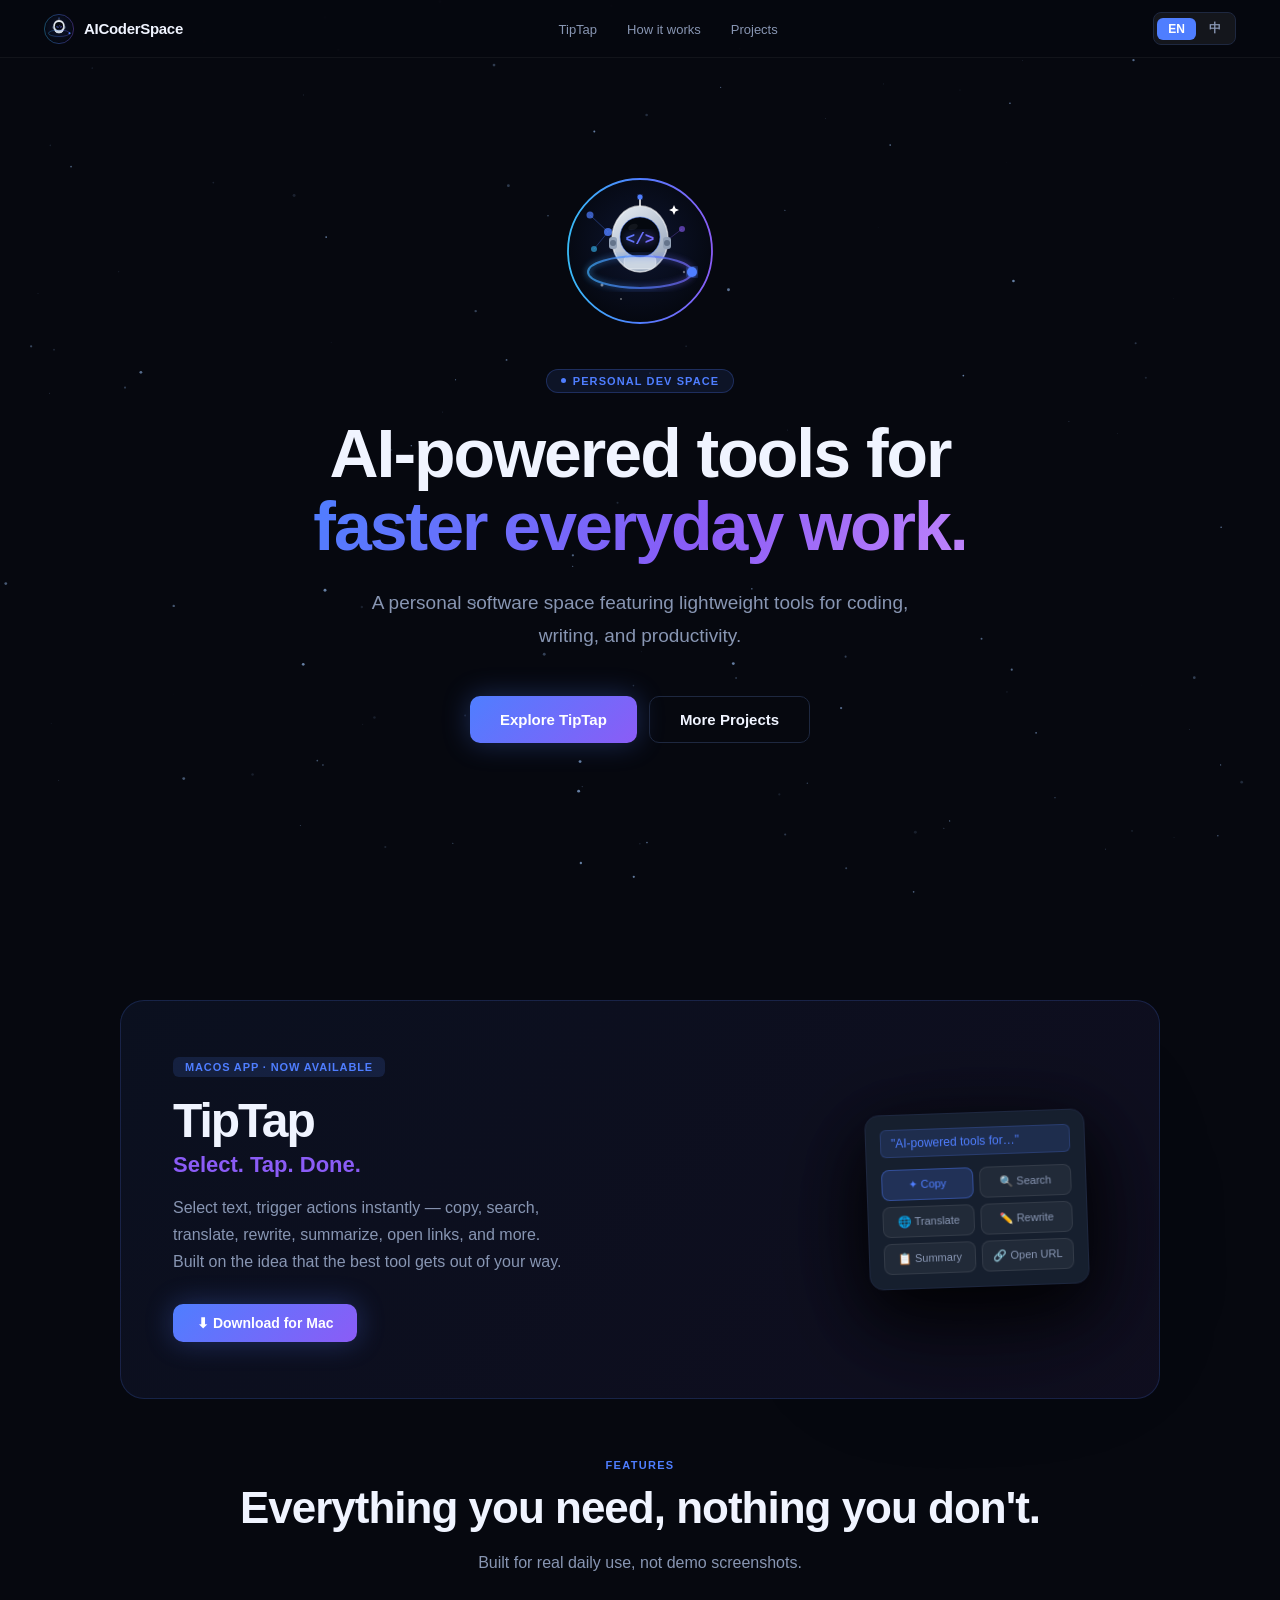
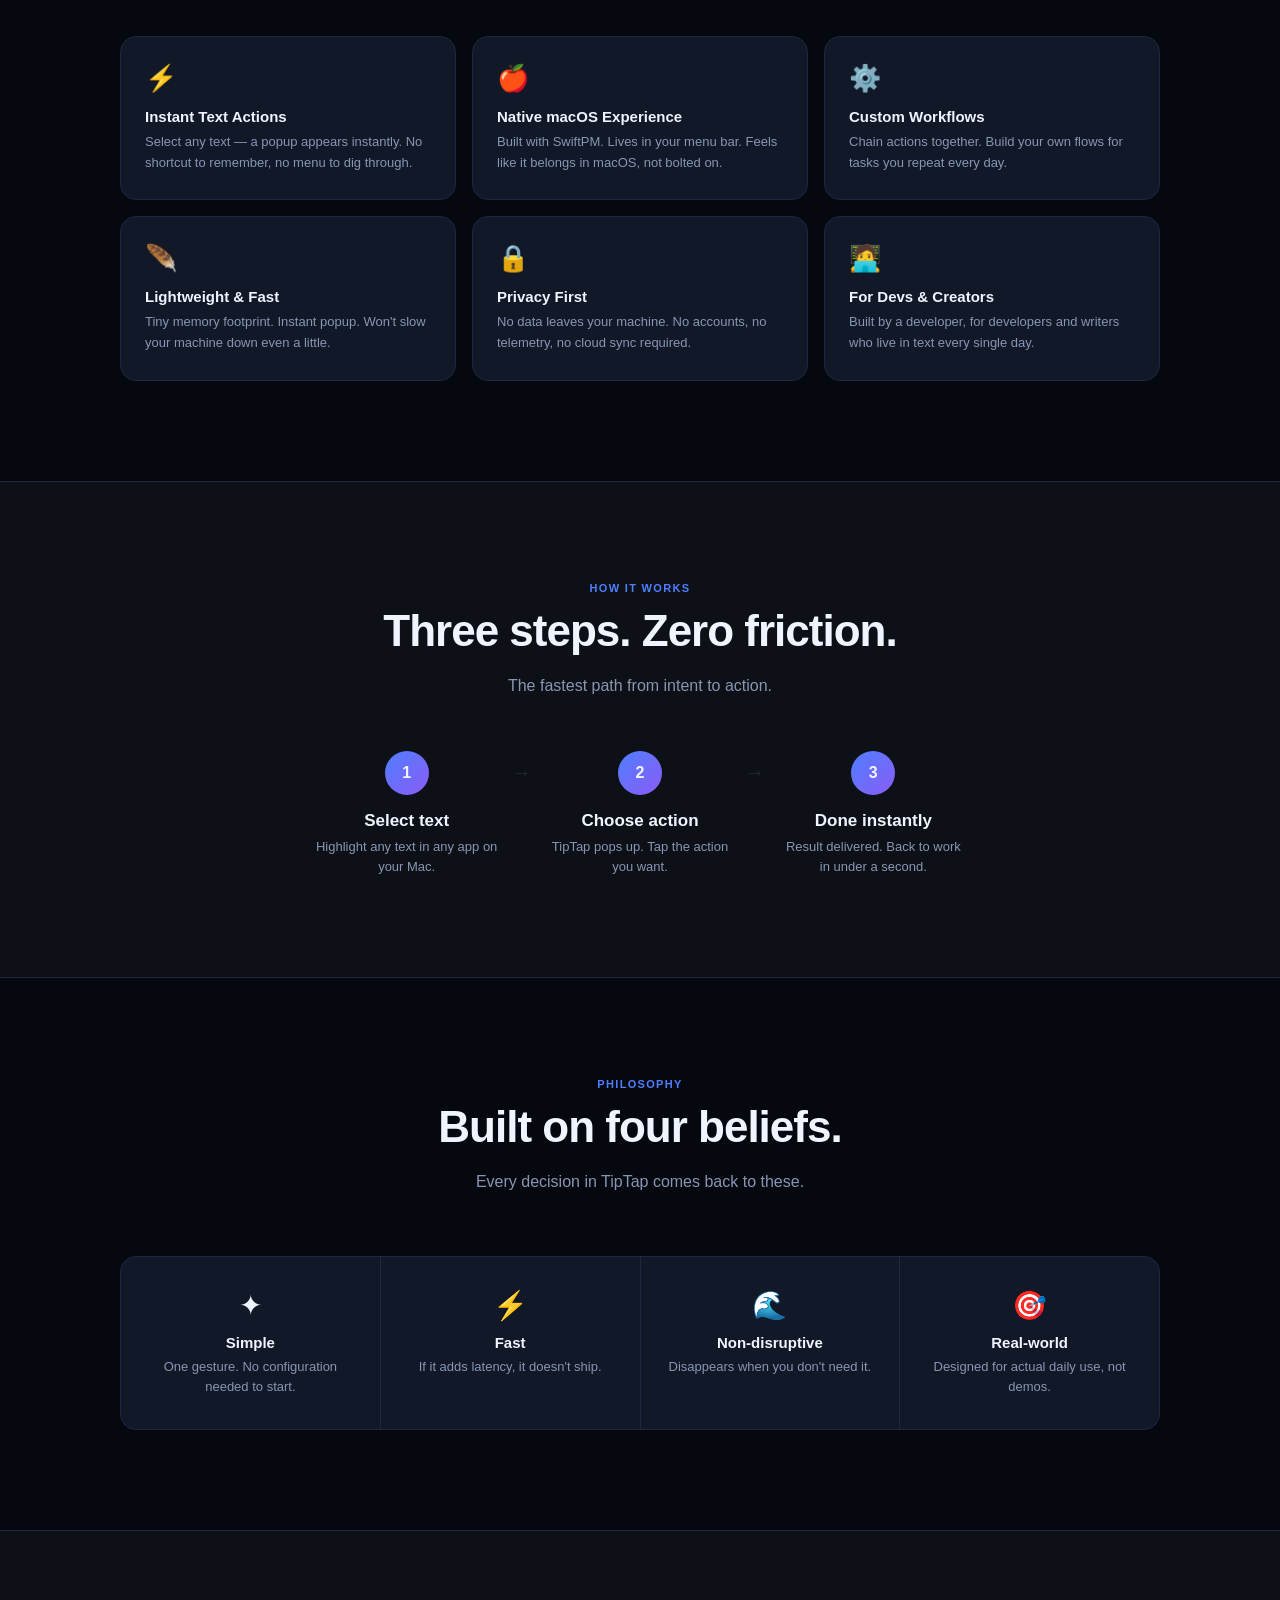
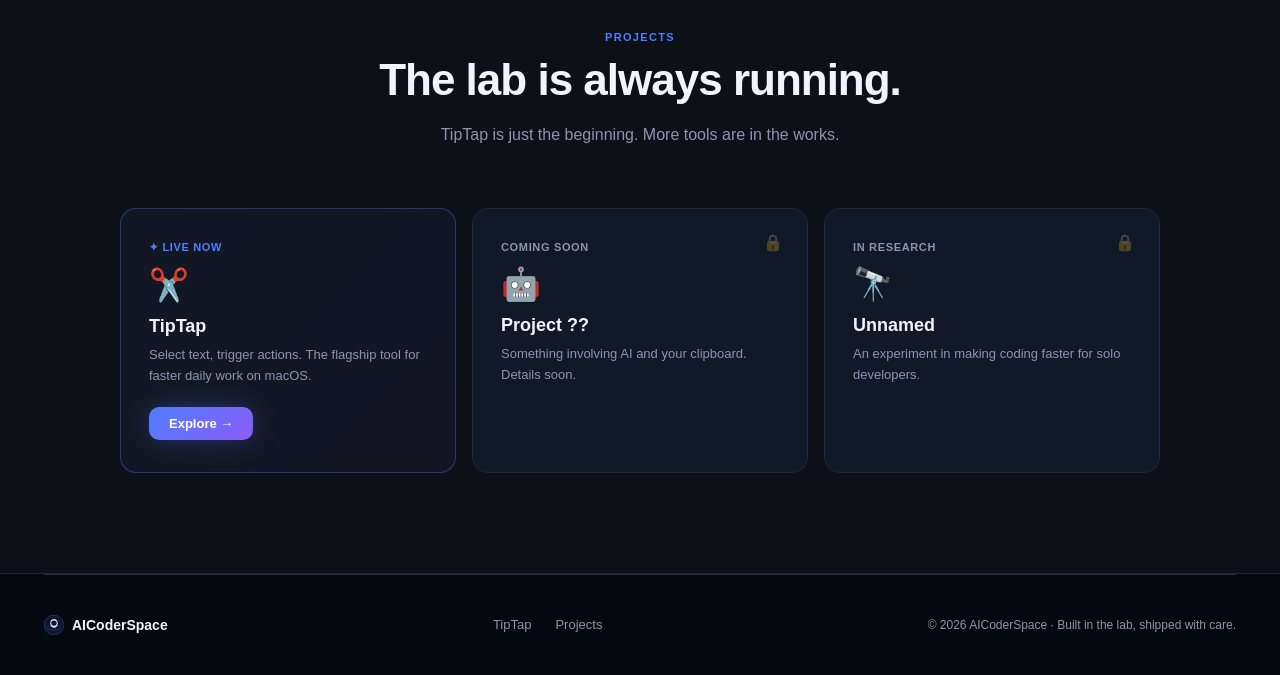
==== index.html @ 40114c52 "Create index.html" ====
<!DOCTYPE html>
<html lang="en">
<head>
<meta charset="UTF-8">
<meta name="viewport" content="width=device-width,initial-scale=1">
<title>AICoderSpace</title>
<style>
*{margin:0;padding:0;box-sizing:border-box}
:root{
  --bg:#06080f;
  --surface:#0d1117;
  --card:#111827;
  --border:#1e2840;
  --blue:#4f7eff;
  --purple:#8b5cf6;
  --cyan:#38bdf8;
  --text:#f0f4ff;
  --muted:#8896b3;
  --r:16px;
}
html{scroll-behavior:smooth}
body{font-family:-apple-system,'SF Pro Display','Segoe UI',sans-serif;background:var(--bg);color:var(--text);overflow-x:hidden}

/* STARS */
#bg-canvas{position:fixed;inset:0;z-index:0;pointer-events:none}

/* NAV */
nav{position:fixed;top:0;left:0;right:0;z-index:200;height:58px;
  display:flex;align-items:center;justify-content:space-between;
  padding:0 44px;
  background:rgba(6,8,15,.85);backdrop-filter:blur(16px);
  border-bottom:1px solid rgba(255,255,255,.05)}
.nav-brand{display:flex;align-items:center;gap:10px;text-decoration:none;color:var(--text);font-size:15px;font-weight:700;letter-spacing:-.3px}
.nav-links{display:flex;gap:30px;list-style:none}
.nav-links a{color:var(--muted);text-decoration:none;font-size:13px;transition:color .15s;cursor:pointer}
.nav-links a:hover{color:var(--text)}

/* Lang toggle */
.lang-toggle{display:flex;align-items:center;gap:2px;background:rgba(255,255,255,.06);border:1px solid var(--border);border-radius:8px;padding:3px;cursor:pointer}
.lang-btn{padding:4px 11px;border-radius:6px;font-size:12px;font-weight:600;color:var(--muted);border:none;background:transparent;cursor:pointer;transition:all .15s}
.lang-btn.active{background:var(--blue);color:#fff}

/* HERO */
.hero{position:relative;z-index:1;min-height:100vh;display:flex;flex-direction:column;align-items:center;justify-content:center;text-align:center;padding:100px 24px 80px}
.hero-logo{margin-bottom:40px;animation:float 5s ease-in-out infinite}
@keyframes float{0%,100%{transform:translateY(0)}50%{transform:translateY(-14px)}}
.hero-eyebrow{display:inline-flex;align-items:center;gap:7px;background:rgba(79,126,255,.1);border:1px solid rgba(79,126,255,.25);border-radius:20px;padding:5px 14px;font-size:11px;font-weight:600;letter-spacing:.1em;text-transform:uppercase;color:var(--blue);margin-bottom:24px}
.eyebrow-dot{width:5px;height:5px;border-radius:50%;background:var(--blue);animation:blink 2s infinite}
@keyframes blink{0%,100%{opacity:1}50%{opacity:.3}}
.hero h1{font-size:clamp(32px,5.5vw,68px);font-weight:800;line-height:1.08;letter-spacing:-2px;margin-bottom:22px;max-width:820px}
.hero h1 .grad{background:linear-gradient(120deg,var(--blue),var(--purple) 60%,#c084fc);-webkit-background-clip:text;-webkit-text-fill-color:transparent;background-clip:text}
.hero p{font-size:clamp(15px,1.8vw,19px);color:var(--muted);line-height:1.75;max-width:560px;margin-bottom:44px}
.hero-btns{display:flex;gap:12px;flex-wrap:wrap;justify-content:center}

.btn-primary{background:linear-gradient(135deg,var(--blue),var(--purple));color:#fff;border:none;padding:14px 30px;border-radius:10px;font-size:15px;font-weight:700;cursor:pointer;transition:transform .2s,box-shadow .2s;box-shadow:0 0 28px rgba(79,126,255,.3)}
.btn-primary:hover{transform:translateY(-2px);box-shadow:0 0 42px rgba(79,126,255,.5)}
.btn-secondary{background:transparent;color:var(--text);border:1px solid var(--border);padding:14px 30px;border-radius:10px;font-size:15px;font-weight:600;cursor:pointer;transition:border-color .2s}
.btn-secondary:hover{border-color:var(--blue)}

/* SECTIONS */
section{position:relative;z-index:1;padding:100px 24px}
.container{max-width:1040px;margin:0 auto}
.sec-label{text-align:center;font-size:11px;font-weight:700;letter-spacing:.12em;text-transform:uppercase;color:var(--blue);margin-bottom:12px}
.sec-title{text-align:center;font-size:clamp(26px,4vw,44px);font-weight:800;letter-spacing:-1px;margin-bottom:16px}
.sec-sub{text-align:center;color:var(--muted);font-size:16px;line-height:1.7;max-width:500px;margin:0 auto 60px}

/* PRODUCT BANNER */
.product-banner{background:linear-gradient(135deg,rgba(79,126,255,.07),rgba(139,92,246,.07));border:1px solid rgba(79,126,255,.18);border-radius:24px;padding:56px 52px;display:flex;align-items:center;gap:48px;margin-bottom:60px}
.pb-text{flex:1}
.pb-tag{display:inline-block;background:rgba(79,126,255,.15);color:var(--blue);font-size:11px;font-weight:700;letter-spacing:.08em;text-transform:uppercase;padding:4px 12px;border-radius:6px;margin-bottom:16px}
.pb-text h2{font-size:48px;font-weight:900;letter-spacing:-2px;margin-bottom:4px}
.pb-text .tagline{font-size:22px;font-weight:600;color:var(--purple);margin-bottom:16px}
.pb-text p{color:var(--muted);font-size:16px;line-height:1.7;max-width:400px;margin-bottom:28px}
.pb-visual{flex-shrink:0;width:240px}

/* Mock popup */
.mock-popup{background:#161f2e;border:1px solid var(--border);border-radius:14px;padding:14px;width:220px;box-shadow:0 24px 60px rgba(0,0,0,.6);transform:rotate(-2deg);filter:drop-shadow(0 20px 48px rgba(0,0,0,.7))}
.mock-selected{background:rgba(79,126,255,.15);border-radius:6px;padding:6px 10px;font-size:12px;color:var(--blue);margin-bottom:12px;border:1px solid rgba(79,126,255,.2)}
.mock-actions{display:grid;grid-template-columns:1fr 1fr;gap:6px}
.mock-action{background:rgba(255,255,255,.05);border:1px solid rgba(255,255,255,.08);border-radius:8px;padding:8px 10px;font-size:11px;color:var(--muted);text-align:center}
.mock-action.active{background:rgba(79,126,255,.2);border-color:rgba(79,126,255,.4);color:var(--blue)}

/* FEATURES */
.feat-grid{display:grid;grid-template-columns:repeat(3,1fr);gap:16px}
.feat-card{background:var(--card);border:1px solid var(--border);border-radius:var(--r);padding:26px 24px;transition:border-color .2s,transform .2s}
.feat-card:hover{border-color:rgba(79,126,255,.4);transform:translateY(-3px)}
.feat-icon{font-size:26px;margin-bottom:14px}
.feat-card h4{font-size:15px;font-weight:700;margin-bottom:7px}
.feat-card p{font-size:13px;color:var(--muted);line-height:1.6}

/* HOW */
.how-section{background:var(--surface);border-top:1px solid var(--border);border-bottom:1px solid var(--border)}
.how-steps{display:flex;align-items:flex-start;justify-content:center;gap:0;max-width:700px;margin:0 auto}
.how-step{flex:1;text-align:center;padding:0 24px;position:relative}
.how-step:not(:last-child)::after{content:'→';position:absolute;right:-8px;top:10px;color:var(--border);font-size:20px}
.step-num{width:44px;height:44px;border-radius:50%;background:linear-gradient(135deg,var(--blue),var(--purple));display:flex;align-items:center;justify-content:center;font-size:16px;font-weight:800;margin:0 auto 16px}
.how-step h3{font-size:17px;font-weight:700;margin-bottom:6px}
.how-step p{font-size:13px;color:var(--muted);line-height:1.55}

/* PRINCIPLES */
.principles{display:grid;grid-template-columns:repeat(4,1fr);gap:1px;background:var(--border);border:1px solid var(--border);border-radius:var(--r);overflow:hidden;margin-top:52px}
.principle{background:var(--card);padding:32px 24px;text-align:center}
.principle .pi-icon{font-size:28px;margin-bottom:12px}
.principle h4{font-size:15px;font-weight:700;margin-bottom:6px}
.principle p{font-size:13px;color:var(--muted);line-height:1.55}

/* FUTURE */
.future-grid{display:grid;grid-template-columns:repeat(3,1fr);gap:16px;margin-top:52px}
.future-card{background:var(--card);border:1px solid var(--border);border-radius:var(--r);padding:32px 28px;position:relative;overflow:hidden}
.future-card.active{border-color:rgba(79,126,255,.35);background:linear-gradient(135deg,rgba(79,126,255,.06),rgba(139,92,246,.06))}
.fc-badge{font-size:11px;font-weight:700;letter-spacing:.06em;text-transform:uppercase;color:var(--blue);margin-bottom:12px;display:block}
.fc-badge.soon{color:var(--muted)}
.future-card h3{font-size:18px;font-weight:700;margin-bottom:8px}
.future-card p{font-size:13px;color:var(--muted);line-height:1.6}
.fc-lock{position:absolute;top:24px;right:24px;font-size:16px;opacity:.3}

/* FOOTER */
.divider{position:relative;z-index:1;height:1px;background:var(--border);margin:0 44px}
footer{position:relative;z-index:1;padding:40px 44px;display:flex;align-items:center;justify-content:space-between;flex-wrap:wrap;gap:16px}
.foot-brand{display:flex;align-items:center;gap:8px;font-weight:700;font-size:14px}
.foot-links{display:flex;gap:24px}
.foot-links a{color:var(--muted);text-decoration:none;font-size:13px;cursor:pointer;transition:color .15s}
.foot-links a:hover{color:var(--text)}
.foot-copy{color:var(--muted);font-size:12px}

/* Hidden by lang */
[data-zh]{display:none}
body.zh [data-en]{display:none}
body.zh [data-zh]{display:revert}

@media(max-width:768px){
  .product-banner{flex-direction:column;padding:36px 28px}
  .feat-grid{grid-template-columns:1fr 1fr}
  .how-steps{flex-direction:column;gap:24px;align-items:center}
  .how-step:not(:last-child)::after{display:none}
  .principles{grid-template-columns:1fr 1fr}
  .future-grid{grid-template-columns:1fr}
  nav{padding:0 20px}
  .nav-links{display:none}
}
</style>
</head>
<body>
<canvas id="bg-canvas"></canvas>

<!-- NAV -->
<nav>
  <a href="#" class="nav-brand">
    <!-- Logo SVG -->
    <svg width="30" height="30" viewBox="0 0 148 148" fill="none" xmlns="http://www.w3.org/2000/svg">
      <defs>
        <radialGradient id="nbg" cx="50%" cy="45%" r="55%"><stop offset="0%" stop-color="#0d1530"/><stop offset="100%" stop-color="#050810"/></radialGradient>
        <linearGradient id="nring" x1="0" y1="74" x2="148" y2="74" gradientUnits="userSpaceOnUse"><stop offset="0%" stop-color="#38bdf8"/><stop offset="50%" stop-color="#4f7eff"/><stop offset="100%" stop-color="#8b5cf6"/></linearGradient>
        <linearGradient id="ncode" x1="50" y1="60" x2="100" y2="80" gradientUnits="userSpaceOnUse"><stop offset="0%" stop-color="#4f7eff"/><stop offset="100%" stop-color="#8b5cf6"/></linearGradient>
      </defs>
      <circle cx="74" cy="74" r="72" fill="url(#nbg)" stroke="url(#nring)" stroke-width="1.8"/>
      <ellipse cx="74" cy="62" rx="28" ry="33" fill="#e2e8f0"/>
      <ellipse cx="74" cy="62" rx="28" ry="33" fill="none" stroke="rgba(255,255,255,.6)" stroke-width="1.5"/>
      <rect x="58" y="78" width="32" height="14" rx="6" fill="#cbd5e1"/>
      <rect x="43" y="60" width="8" height="12" rx="3" fill="#94a3b8"/>
      <rect x="97" y="60" width="8" height="12" rx="3" fill="#94a3b8"/>
      <ellipse cx="74" cy="60" rx="20" ry="20" fill="#04080f"/>
      <text x="74" y="67" text-anchor="middle" fill="url(#ncode)" font-size="16" font-weight="900" font-family="monospace">&lt;/&gt;</text>
      <line x1="74" y1="29" x2="74" y2="22" stroke="white" stroke-width="1.5"/>
      <circle cx="74" cy="20" r="2.5" fill="#4f7eff"/>
      <ellipse cx="74" cy="95" rx="52" ry="16" fill="none" stroke="url(#nring)" stroke-width="2" opacity=".75"/>
      <circle cx="126" cy="95" r="5" fill="#4f7eff"/>
    </svg>
    AICoderSpace
  </a>
  <ul class="nav-links">
    <li><a onclick="scrollTo('tiptap')" data-en>TipTap</a><a onclick="scrollTo('tiptap')" data-zh>TipTap</a></li>
    <li><a onclick="scrollTo('how')" data-en>How it works</a><a onclick="scrollTo('how')" data-zh>使用方式</a></li>
    <li><a onclick="scrollTo('projects')" data-en>Projects</a><a onclick="scrollTo('projects')" data-zh>项目</a></li>
  </ul>
  <div class="lang-toggle">
    <button class="lang-btn active" id="btn-en" onclick="setLang('en')">EN</button>
    <button class="lang-btn" id="btn-zh" onclick="setLang('zh')">中</button>
  </div>
</nav>

<!-- HERO -->
<section class="hero">
  <div class="hero-logo">
    <svg width="148" height="148" viewBox="0 0 148 148" fill="none" xmlns="http://www.w3.org/2000/svg">
      <defs>
        <radialGradient id="bgr" cx="50%" cy="45%" r="55%"><stop offset="0%" stop-color="#0d1530"/><stop offset="100%" stop-color="#050810"/></radialGradient>
        <linearGradient id="ringG" x1="0" y1="74" x2="148" y2="74" gradientUnits="userSpaceOnUse"><stop offset="0%" stop-color="#38bdf8"/><stop offset="50%" stop-color="#4f7eff"/><stop offset="100%" stop-color="#8b5cf6"/></linearGradient>
        <linearGradient id="helmG" x1="55" y1="30" x2="95" y2="90" gradientUnits="userSpaceOnUse"><stop offset="0%" stop-color="#e2e8f0"/><stop offset="100%" stop-color="#94a3b8"/></linearGradient>
        <linearGradient id="codeG" x1="50" y1="60" x2="100" y2="80" gradientUnits="userSpaceOnUse"><stop offset="0%" stop-color="#4f7eff"/><stop offset="100%" stop-color="#8b5cf6"/></linearGradient>
        <filter id="glow"><feGaussianBlur stdDeviation="3" result="b"/><feMerge><feMergeNode in="b"/><feMergeNode in="SourceGraphic"/></feMerge></filter>
        <filter id="glow2"><feGaussianBlur stdDeviation="5" result="b"/><feMerge><feMergeNode in="b"/><feMergeNode in="SourceGraphic"/></feMerge></filter>
      </defs>
      <circle cx="74" cy="74" r="72" fill="url(#bgr)" stroke="url(#ringG)" stroke-width="1.8"/>
      <!-- neural nodes -->
      <line x1="24" y1="38" x2="42" y2="55" stroke="rgba(79,126,255,.35)" stroke-width="1"/>
      <line x1="42" y1="55" x2="28" y2="72" stroke="rgba(79,126,255,.3)" stroke-width="1"/>
      <line x1="42" y1="55" x2="58" y2="44" stroke="rgba(79,126,255,.25)" stroke-width="1"/>
      <circle cx="24" cy="38" r="3.5" fill="#4f7eff" opacity=".7"/>
      <circle cx="42" cy="55" r="4" fill="#4f7eff" opacity=".8"/>
      <circle cx="28" cy="72" r="3" fill="#38bdf8" opacity=".6"/>
      <circle cx="58" cy="44" r="2.5" fill="#8b5cf6" opacity=".6"/>
      <line x1="116" y1="52" x2="100" y2="64" stroke="rgba(139,92,246,.3)" stroke-width="1"/>
      <circle cx="116" cy="52" r="3" fill="#8b5cf6" opacity=".6"/>
      <circle cx="100" cy="64" r="2.5" fill="#4f7eff" opacity=".5"/>
      <!-- stars -->
      <path d="M108 28 L109.5 31.5 L113 33 L109.5 34.5 L108 38 L106.5 34.5 L103 33 L106.5 31.5Z" fill="white"/>
      <circle cx="36" cy="108" r="1.5" fill="white" opacity=".5"/>
      <circle cx="118" cy="95" r="1.2" fill="white" opacity=".4"/>
      <circle cx="55" cy="122" r="1" fill="white" opacity=".4"/>
      <!-- helmet -->
      <ellipse cx="74" cy="62" rx="28" ry="33" fill="url(#helmG)"/>
      <ellipse cx="74" cy="62" rx="28" ry="33" fill="none" stroke="rgba(255,255,255,.6)" stroke-width="1.5"/>
      <rect x="58" y="78" width="32" height="14" rx="6" fill="#cbd5e1"/>
      <rect x="58" y="78" width="32" height="14" rx="6" fill="none" stroke="rgba(255,255,255,.4)" stroke-width="1"/>
      <!-- ears -->
      <rect x="43" y="60" width="8" height="12" rx="3" fill="#94a3b8"/>
      <circle cx="47" cy="66" r="3" fill="#64748b"/>
      <rect x="97" y="60" width="8" height="12" rx="3" fill="#94a3b8"/>
      <circle cx="101" cy="66" r="3" fill="#64748b"/>
      <!-- visor -->
      <ellipse cx="74" cy="60" rx="20" ry="20" fill="#04080f"/>
      <ellipse cx="74" cy="60" rx="20" ry="20" fill="none" stroke="rgba(79,126,255,.5)" stroke-width="1"/>
      <ellipse cx="67" cy="50" rx="5" ry="3" fill="rgba(255,255,255,.06)" transform="rotate(-20 67 50)"/>
      <g filter="url(#glow2)">
        <text x="74" y="67" text-anchor="middle" fill="url(#codeG)" font-size="16" font-weight="900" font-family="'SF Mono','Fira Code',monospace">&lt;/&gt;</text>
      </g>
      <!-- antenna -->
      <line x1="74" y1="29" x2="74" y2="22" stroke="white" stroke-width="1.5"/>
      <circle cx="74" cy="20" r="2.5" fill="#4f7eff" filter="url(#glow)"/>
      <!-- orbit -->
      <ellipse cx="74" cy="95" rx="52" ry="16" fill="none" stroke="url(#ringG)" stroke-width="2" opacity=".75" filter="url(#glow)"/>
      <circle cx="126" cy="95" r="5" fill="#4f7eff" filter="url(#glow)"/>
    </svg>
  </div>

  <div class="hero-eyebrow"><span class="eyebrow-dot"></span><span data-en>Personal Dev Space</span><span data-zh>个人开发者空间</span></div>

  <h1 data-en>AI-powered tools for<br/><span class="grad">faster everyday work.</span></h1>
  <h1 data-zh>用 AI 打造<br/><span class="grad">更快的日常工作方式</span></h1>

  <p data-en>A personal software space featuring lightweight tools for coding, writing, and productivity.</p>
  <p data-zh>一个个人软件空间，专注于打造用于编程、写作与效率提升的轻量工具。</p>

  <div class="hero-btns">
    <button class="btn-primary" onclick="document.getElementById('tiptap').scrollIntoView({behavior:'smooth'})">
      <span data-en>Explore TipTap</span><span data-zh>探索 TipTap</span>
    </button>
    <button class="btn-secondary" onclick="document.getElementById('projects').scrollIntoView({behavior:'smooth'})">
      <span data-en>More Projects</span><span data-zh>更多项目</span>
    </button>
  </div>
</section>

<!-- TIPTAP -->
<section id="tiptap">
  <div class="container">
    <div class="product-banner">
      <div class="pb-text">
        <span class="pb-tag" data-en>macOS App · Now Available</span>
        <span class="pb-tag" data-zh>macOS 应用 · 现已推出</span>
        <h2>TipTap</h2>
        <div class="tagline">Select. Tap. Done.</div>
        <p data-en>Select text, trigger actions instantly — copy, search, translate, rewrite, summarize, open links, and more. Built on the idea that the best tool gets out of your way.</p>
        <p data-zh>选中文字，即刻触发操作——复制、搜索、翻译、改写、总结、打开链接，一触即发。核心理念：工具越好，越不打扰你。</p>
        <button class="btn-primary" style="font-size:14px;padding:11px 24px">
          <span data-en>⬇ Download for Mac</span><span data-zh>⬇ 下载 Mac 版</span>
        </button>
      </div>
      <div class="pb-visual">
        <div class="mock-popup">
          <div class="mock-selected">"AI-powered tools for…"</div>
          <div class="mock-actions">
            <div class="mock-action active">✦ <span data-en>Copy</span><span data-zh>复制</span></div>
            <div class="mock-action">🔍 <span data-en>Search</span><span data-zh>搜索</span></div>
            <div class="mock-action">🌐 <span data-en>Translate</span><span data-zh>翻译</span></div>
            <div class="mock-action">✏️ <span data-en>Rewrite</span><span data-zh>改写</span></div>
            <div class="mock-action">📋 <span data-en>Summary</span><span data-zh>总结</span></div>
            <div class="mock-action">🔗 <span data-en>Open URL</span><span data-zh>打开链接</span></div>
          </div>
        </div>
      </div>
    </div>

    <div class="sec-label" data-en>Features</div>
    <div class="sec-label" data-zh>功能</div>
    <h2 class="sec-title" data-en>Everything you need, nothing you don't.</h2>
    <h2 class="sec-title" data-zh>刚好够用，绝不多余。</h2>
    <p class="sec-sub" data-en>Built for real daily use, not demo screenshots.</p>
    <p class="sec-sub" data-zh>为真实日常使用而设计，而不是产品截图。</p>

    <div class="feat-grid">
      <div class="feat-card">
        <div class="feat-icon">⚡</div>
        <h4 data-en>Instant Text Actions</h4>
        <h4 data-zh>即时文本操作</h4>
        <p data-en>Select any text — a popup appears instantly. No shortcut to remember, no menu to dig through.</p>
        <p data-zh>选中任意文字，弹窗立刻出现。无需记住快捷键，无需翻找菜单。</p>
      </div>
      <div class="feat-card">
        <div class="feat-icon">🍎</div>
        <h4 data-en>Native macOS Experience</h4>
        <h4 data-zh>macOS 原生体验</h4>
        <p data-en>Built with SwiftPM. Lives in your menu bar. Feels like it belongs in macOS, not bolted on.</p>
        <p data-zh>基于 SwiftPM 构建，常驻菜单栏，用起来像系统自带的一样顺手。</p>
      </div>
      <div class="feat-card">
        <div class="feat-icon">⚙️</div>
        <h4 data-en>Custom Workflows</h4>
        <h4 data-zh>自定义工作流</h4>
        <p data-en>Chain actions together. Build your own flows for tasks you repeat every day.</p>
        <p data-zh>串联多个操作，构建属于你的工作流，让每天重复的任务自动完成。</p>
      </div>
      <div class="feat-card">
        <div class="feat-icon">🪶</div>
        <h4 data-en>Lightweight & Fast</h4>
        <h4 data-zh>轻量且快速</h4>
        <p data-en>Tiny memory footprint. Instant popup. Won't slow your machine down even a little.</p>
        <p data-zh>极小的内存占用，弹窗即时响应，不会拖慢你的 Mac 哪怕一点点。</p>
      </div>
      <div class="feat-card">
        <div class="feat-icon">🔒</div>
        <h4 data-en>Privacy First</h4>
        <h4 data-zh>隐私优先</h4>
        <p data-en>No data leaves your machine. No accounts, no telemetry, no cloud sync required.</p>
        <p data-zh>数据不离开你的设备。无需账号，无遥测，无云同步。</p>
      </div>
      <div class="feat-card">
        <div class="feat-icon">🧑‍💻</div>
        <h4 data-en>For Devs & Creators</h4>
        <h4 data-zh>为开发者与创作者设计</h4>
        <p data-en>Built by a developer, for developers and writers who live in text every single day.</p>
        <p data-zh>由开发者打造，专为每天与文字打交道的开发者和创作者而生。</p>
      </div>
    </div>
  </div>
</section>

<!-- HOW IT WORKS -->
<section class="how-section" id="how">
  <div class="container">
    <div class="sec-label" data-en>How it works</div>
    <div class="sec-label" data-zh>使用方式</div>
    <h2 class="sec-title" data-en>Three steps. Zero friction.</h2>
    <h2 class="sec-title" data-zh>三步完成，零摩擦。</h2>
    <p class="sec-sub" style="margin-bottom:52px" data-en>The fastest path from intent to action.</p>
    <p class="sec-sub" style="margin-bottom:52px" data-zh>从想法到行动，最短路径。</p>
    <div class="how-steps">
      <div class="how-step">
        <div class="step-num">1</div>
        <h3 data-en>Select text</h3>
        <h3 data-zh>选中文字</h3>
        <p data-en>Highlight any text in any app on your Mac.</p>
        <p data-zh>在 Mac 上任意 App 中选中文字。</p>
      </div>
      <div class="how-step">
        <div class="step-num">2</div>
        <h3 data-en>Choose action</h3>
        <h3 data-zh>选择操作</h3>
        <p data-en>TipTap pops up. Tap the action you want.</p>
        <p data-zh>TipTap 弹窗出现，点击你需要的操作。</p>
      </div>
      <div class="how-step">
        <div class="step-num">3</div>
        <h3 data-en>Done instantly</h3>
        <h3 data-zh>即刻完成</h3>
        <p data-en>Result delivered. Back to work in under a second.</p>
        <p data-zh>结果立即送达，不到一秒回到工作状态。</p>
      </div>
    </div>
  </div>
</section>

<!-- PHILOSOPHY -->
<section>
  <div class="container">
    <div class="sec-label" data-en>Philosophy</div>
    <div class="sec-label" data-zh>产品理念</div>
    <h2 class="sec-title" data-en>Built on four beliefs.</h2>
    <h2 class="sec-title" data-zh>四个核心信念。</h2>
    <p class="sec-sub" data-en>Every decision in TipTap comes back to these.</p>
    <p class="sec-sub" data-zh>TipTap 的每一个决策，都源于此。</p>
    <div class="principles">
      <div class="principle">
        <div class="pi-icon">✦</div>
        <h4 data-en>Simple</h4>
        <h4 data-zh>简单</h4>
        <p data-en>One gesture. No configuration needed to start.</p>
        <p data-zh>一个手势，开箱即用，无需配置。</p>
      </div>
      <div class="principle">
        <div class="pi-icon">⚡</div>
        <h4 data-en>Fast</h4>
        <h4 data-zh>快速</h4>
        <p data-en>If it adds latency, it doesn't ship.</p>
        <p data-zh>有延迟，就不发布。</p>
      </div>
      <div class="principle">
        <div class="pi-icon">🌊</div>
        <h4 data-en>Non-disruptive</h4>
        <h4 data-zh>不打断工作流</h4>
        <p data-en>Disappears when you don't need it.</p>
        <p data-zh>不需要时自动消失，不打扰你。</p>
      </div>
      <div class="principle">
        <div class="pi-icon">🎯</div>
        <h4 data-en>Real-world</h4>
        <h4 data-zh>为真实使用而设计</h4>
        <p data-en>Designed for actual daily use, not demos.</p>
        <p data-zh>为日常真实场景设计，而非演示。</p>
      </div>
    </div>
  </div>
</section>

<!-- PROJECTS -->
<section id="projects" style="background:var(--surface);border-top:1px solid var(--border);border-bottom:1px solid var(--border)">
  <div class="container">
    <div class="sec-label" data-en>Projects</div>
    <div class="sec-label" data-zh>项目</div>
    <h2 class="sec-title" data-en>The lab is always running.</h2>
    <h2 class="sec-title" data-zh>实验室从未停歇。</h2>
    <p class="sec-sub" data-en>TipTap is just the beginning. More tools are in the works.</p>
    <p class="sec-sub" data-zh>TipTap 只是开始，更多工具正在路上。</p>
    <div class="future-grid">
      <div class="future-card active">
        <span class="fc-badge" data-en>✦ Live Now</span>
        <span class="fc-badge" data-zh>✦ 已上线</span>
        <div class="feat-icon" style="font-size:32px;margin-bottom:12px">✂️</div>
        <h3>TipTap</h3>
        <p data-en>Select text, trigger actions. The flagship tool for faster daily work on macOS.</p>
        <p data-zh>选中文字，触发操作。旗舰效率工具，专为 macOS 打造。</p>
        <div style="margin-top:20px">
          <button class="btn-primary" style="font-size:13px;padding:9px 20px" onclick="document.getElementById('tiptap').scrollIntoView({behavior:'smooth'})">
            <span data-en>Explore →</span><span data-zh>了解更多 →</span>
          </button>
        </div>
      </div>
      <div class="future-card">
        <div class="fc-lock">🔒</div>
        <span class="fc-badge soon" data-en>Coming Soon</span>
        <span class="fc-badge soon" data-zh>即将推出</span>
        <div class="feat-icon" style="font-size:32px;margin-bottom:12px">🤖</div>
        <h3 data-en>Project ??</h3>
        <h3 data-zh>项目 ??</h3>
        <p data-en>Something involving AI and your clipboard. Details soon.</p>
        <p data-zh>与 AI 和剪贴板有关的新工具，敬请期待。</p>
      </div>
      <div class="future-card">
        <div class="fc-lock">🔒</div>
        <span class="fc-badge soon" data-en>In Research</span>
        <span class="fc-badge soon" data-zh>探索中</span>
        <div class="feat-icon" style="font-size:32px;margin-bottom:12px">🔭</div>
        <h3 data-en>Unnamed</h3>
        <h3 data-zh>未命名</h3>
        <p data-en>An experiment in making coding faster for solo developers.</p>
        <p data-zh>一个让独立开发者写代码更快的实验性工具。</p>
      </div>
    </div>
  </div>
</section>

<!-- FOOTER -->
<div class="divider"></div>
<footer>
  <div class="foot-brand">
    <svg width="20" height="20" viewBox="0 0 148 148" fill="none">
      <defs>
        <linearGradient id="fring" x1="0" y1="74" x2="148" y2="74" gradientUnits="userSpaceOnUse"><stop offset="0%" stop-color="#38bdf8"/><stop offset="100%" stop-color="#8b5cf6"/></linearGradient>
        <linearGradient id="fcode" x1="50" y1="60" x2="100" y2="80" gradientUnits="userSpaceOnUse"><stop offset="0%" stop-color="#4f7eff"/><stop offset="100%" stop-color="#8b5cf6"/></linearGradient>
      </defs>
      <circle cx="74" cy="74" r="72" fill="#0d1530" stroke="url(#fring)" stroke-width="2"/>
      <ellipse cx="74" cy="62" rx="28" ry="33" fill="#e2e8f0"/>
      <ellipse cx="74" cy="60" rx="20" ry="20" fill="#04080f"/>
      <text x="74" y="67" text-anchor="middle" fill="url(#fcode)" font-size="16" font-weight="900" font-family="monospace">&lt;/&gt;</text>
      <ellipse cx="74" cy="95" rx="52" ry="16" fill="none" stroke="url(#fring)" stroke-width="2" opacity=".7"/>
    </svg>
    AICoderSpace
  </div>
  <div class="foot-links">
    <a onclick="document.getElementById('tiptap').scrollIntoView({behavior:'smooth'})">TipTap</a>
    <a onclick="document.getElementById('projects').scrollIntoView({behavior:'smooth'})">
      <span data-en>Projects</span><span data-zh>项目</span>
    </a>
  </div>
  <div class="foot-copy">© 2026 AICoderSpace · <span data-en>Built in the lab, shipped with care.</span><span data-zh>用心打造，精心交付。</span></div>
</footer>

<script>
// LANG
function setLang(lang) {
  document.body.classList.toggle('zh', lang === 'zh');
  document.getElementById('btn-en').classList.toggle('active', lang === 'en');
  document.getElementById('btn-zh').classList.toggle('active', lang === 'zh');
}

// NAV scroll helper
function scrollTo(id) {
  document.getElementById(id).scrollIntoView({behavior:'smooth'});
}

// STARFIELD
const canvas = document.getElementById('bg-canvas');
const ctx = canvas.getContext('2d');
let stars = [];

function resize() {
  canvas.width = innerWidth;
  canvas.height = innerHeight;
}

function init() {
  stars = Array.from({length: 130}, () => ({
    x: Math.random() * canvas.width,
    y: Math.random() * canvas.height,
    r: Math.random() * 1.3 + .2,
    phase: Math.random() * Math.PI * 2,
    speed: Math.random() * .0015 + .0005
  }));
}

function draw(t) {
  ctx.clearRect(0, 0, canvas.width, canvas.height);
  stars.forEach(s => {
    const a = .12 + .5 * (0.5 + 0.5 * Math.sin(t * s.speed * 1000 + s.phase));
    ctx.beginPath();
    ctx.arc(s.x, s.y, s.r, 0, Math.PI * 2);
    ctx.fillStyle = `rgba(160,200,255,${a})`;
    ctx.fill();
  });
}

function tick(t) { draw(t / 1000); requestAnimationFrame(tick); }
addEventListener('resize', () => { resize(); init(); });
resize(); init(); tick(0);
</script>
</body>
</html>
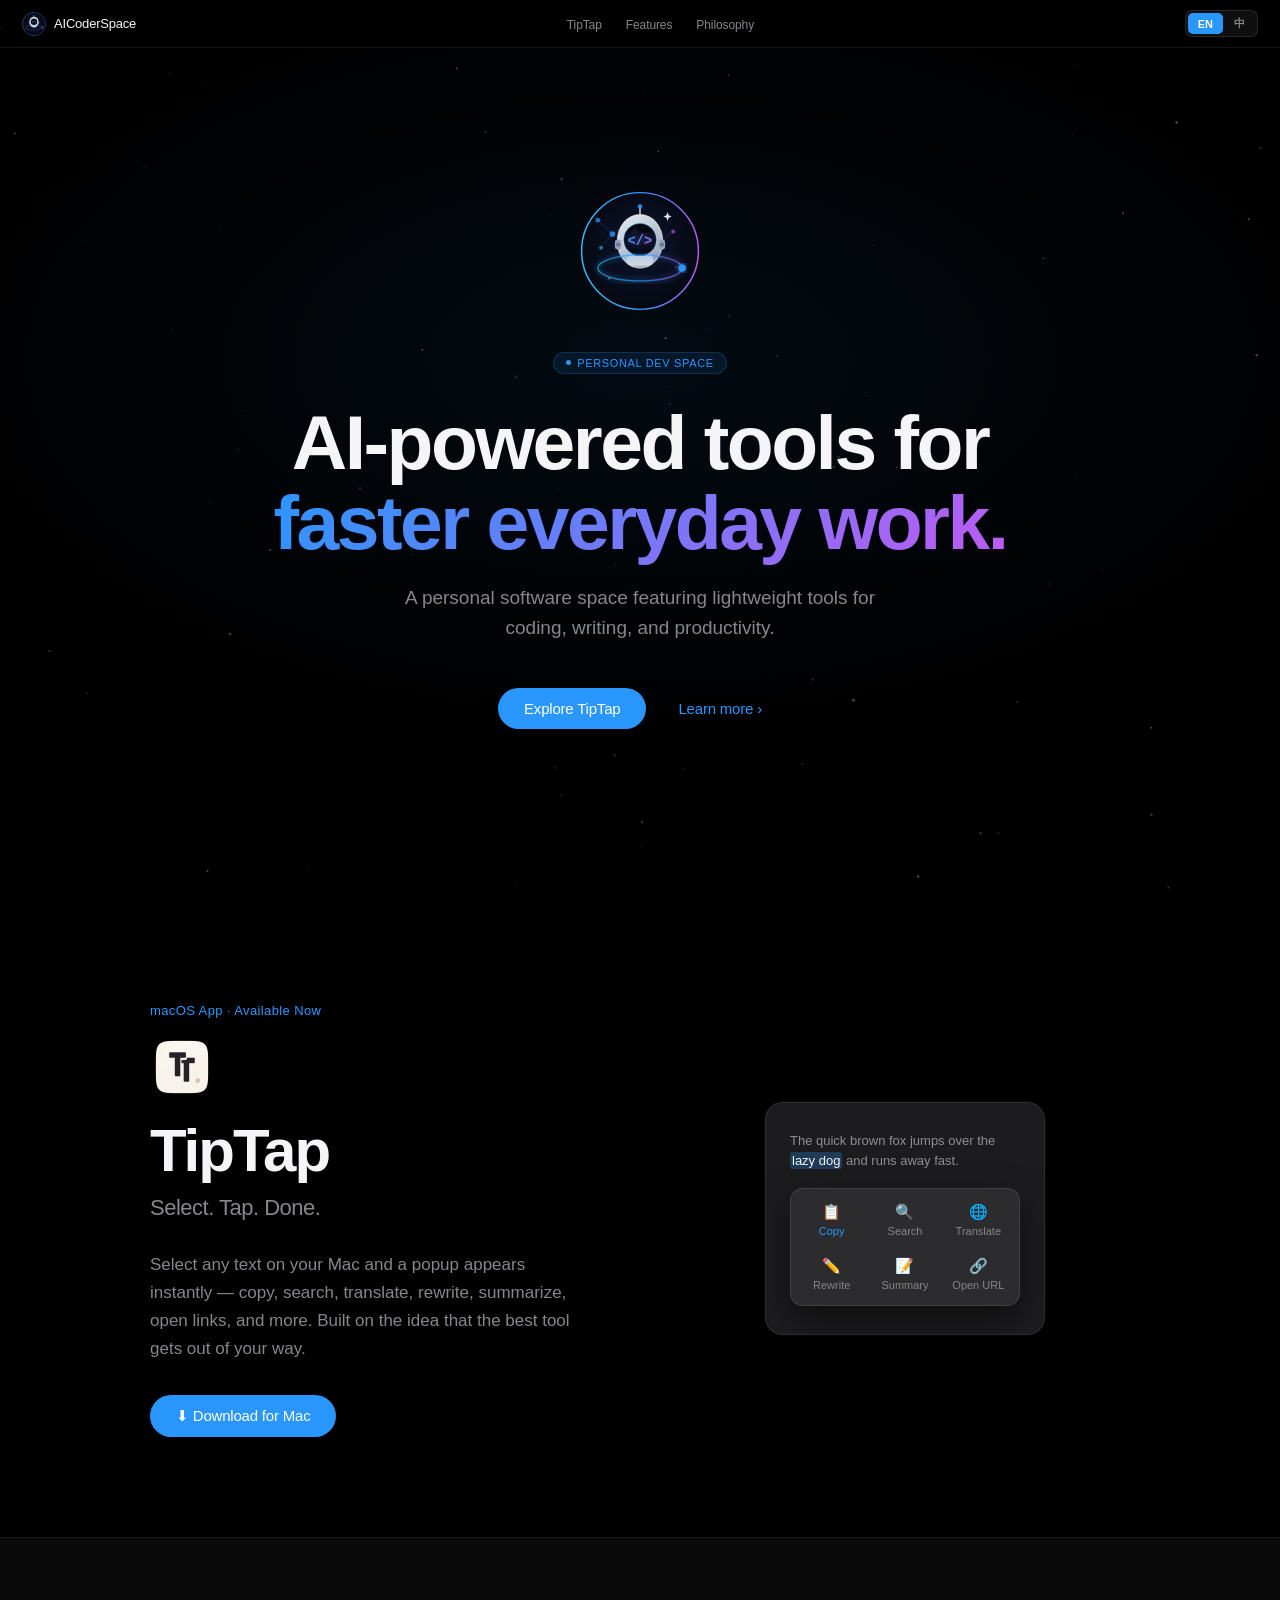
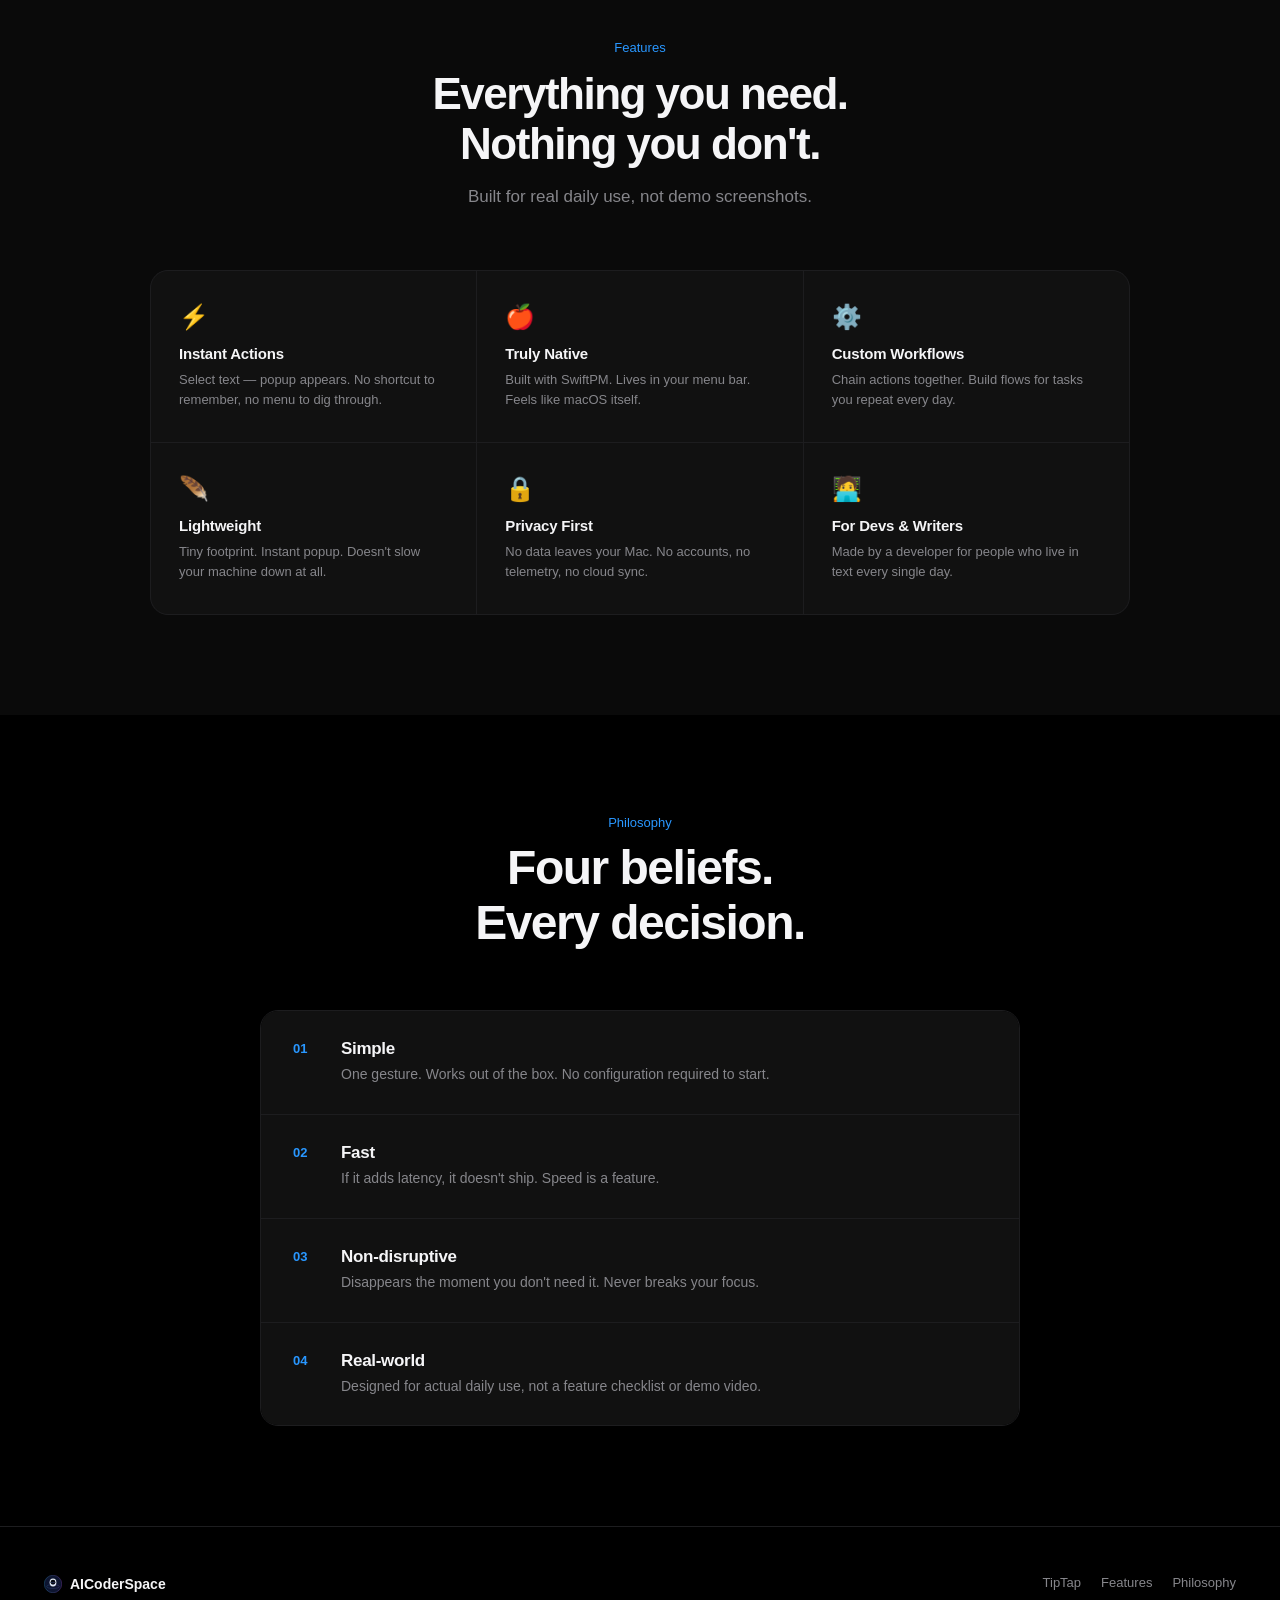
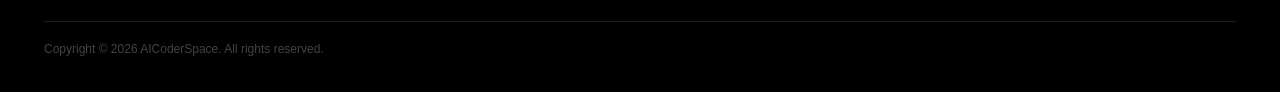
==== commit cacfb5ec: "Add files via upload" ====
--- a/index.html
+++ b/index.html
@@ -5,174 +5,384 @@
 <meta name="viewport" content="width=device-width,initial-scale=1">
 <title>AICoderSpace</title>
 <style>
-*{margin:0;padding:0;box-sizing:border-box}
-:root{
-  --bg:#06080f;
-  --surface:#0d1117;
-  --card:#111827;
-  --border:#1e2840;
-  --blue:#4f7eff;
-  --purple:#8b5cf6;
-  --cyan:#38bdf8;
-  --text:#f0f4ff;
-  --muted:#8896b3;
-  --r:16px;
-}
-html{scroll-behavior:smooth}
-body{font-family:-apple-system,'SF Pro Display','Segoe UI',sans-serif;background:var(--bg);color:var(--text);overflow-x:hidden}
-
-/* STARS */
-#bg-canvas{position:fixed;inset:0;z-index:0;pointer-events:none}
-
-/* NAV */
-nav{position:fixed;top:0;left:0;right:0;z-index:200;height:58px;
-  display:flex;align-items:center;justify-content:space-between;
-  padding:0 44px;
-  background:rgba(6,8,15,.85);backdrop-filter:blur(16px);
-  border-bottom:1px solid rgba(255,255,255,.05)}
-.nav-brand{display:flex;align-items:center;gap:10px;text-decoration:none;color:var(--text);font-size:15px;font-weight:700;letter-spacing:-.3px}
-.nav-links{display:flex;gap:30px;list-style:none}
-.nav-links a{color:var(--muted);text-decoration:none;font-size:13px;transition:color .15s;cursor:pointer}
-.nav-links a:hover{color:var(--text)}
-
-/* Lang toggle */
-.lang-toggle{display:flex;align-items:center;gap:2px;background:rgba(255,255,255,.06);border:1px solid var(--border);border-radius:8px;padding:3px;cursor:pointer}
-.lang-btn{padding:4px 11px;border-radius:6px;font-size:12px;font-weight:600;color:var(--muted);border:none;background:transparent;cursor:pointer;transition:all .15s}
-.lang-btn.active{background:var(--blue);color:#fff}
-
-/* HERO */
-.hero{position:relative;z-index:1;min-height:100vh;display:flex;flex-direction:column;align-items:center;justify-content:center;text-align:center;padding:100px 24px 80px}
-.hero-logo{margin-bottom:40px;animation:float 5s ease-in-out infinite}
-@keyframes float{0%,100%{transform:translateY(0)}50%{transform:translateY(-14px)}}
-.hero-eyebrow{display:inline-flex;align-items:center;gap:7px;background:rgba(79,126,255,.1);border:1px solid rgba(79,126,255,.25);border-radius:20px;padding:5px 14px;font-size:11px;font-weight:600;letter-spacing:.1em;text-transform:uppercase;color:var(--blue);margin-bottom:24px}
-.eyebrow-dot{width:5px;height:5px;border-radius:50%;background:var(--blue);animation:blink 2s infinite}
-@keyframes blink{0%,100%{opacity:1}50%{opacity:.3}}
-.hero h1{font-size:clamp(32px,5.5vw,68px);font-weight:800;line-height:1.08;letter-spacing:-2px;margin-bottom:22px;max-width:820px}
-.hero h1 .grad{background:linear-gradient(120deg,var(--blue),var(--purple) 60%,#c084fc);-webkit-background-clip:text;-webkit-text-fill-color:transparent;background-clip:text}
-.hero p{font-size:clamp(15px,1.8vw,19px);color:var(--muted);line-height:1.75;max-width:560px;margin-bottom:44px}
-.hero-btns{display:flex;gap:12px;flex-wrap:wrap;justify-content:center}
-
-.btn-primary{background:linear-gradient(135deg,var(--blue),var(--purple));color:#fff;border:none;padding:14px 30px;border-radius:10px;font-size:15px;font-weight:700;cursor:pointer;transition:transform .2s,box-shadow .2s;box-shadow:0 0 28px rgba(79,126,255,.3)}
-.btn-primary:hover{transform:translateY(-2px);box-shadow:0 0 42px rgba(79,126,255,.5)}
-.btn-secondary{background:transparent;color:var(--text);border:1px solid var(--border);padding:14px 30px;border-radius:10px;font-size:15px;font-weight:600;cursor:pointer;transition:border-color .2s}
-.btn-secondary:hover{border-color:var(--blue)}
-
-/* SECTIONS */
-section{position:relative;z-index:1;padding:100px 24px}
-.container{max-width:1040px;margin:0 auto}
-.sec-label{text-align:center;font-size:11px;font-weight:700;letter-spacing:.12em;text-transform:uppercase;color:var(--blue);margin-bottom:12px}
-.sec-title{text-align:center;font-size:clamp(26px,4vw,44px);font-weight:800;letter-spacing:-1px;margin-bottom:16px}
-.sec-sub{text-align:center;color:var(--muted);font-size:16px;line-height:1.7;max-width:500px;margin:0 auto 60px}
-
-/* PRODUCT BANNER */
-.product-banner{background:linear-gradient(135deg,rgba(79,126,255,.07),rgba(139,92,246,.07));border:1px solid rgba(79,126,255,.18);border-radius:24px;padding:56px 52px;display:flex;align-items:center;gap:48px;margin-bottom:60px}
-.pb-text{flex:1}
-.pb-tag{display:inline-block;background:rgba(79,126,255,.15);color:var(--blue);font-size:11px;font-weight:700;letter-spacing:.08em;text-transform:uppercase;padding:4px 12px;border-radius:6px;margin-bottom:16px}
-.pb-text h2{font-size:48px;font-weight:900;letter-spacing:-2px;margin-bottom:4px}
-.pb-text .tagline{font-size:22px;font-weight:600;color:var(--purple);margin-bottom:16px}
-.pb-text p{color:var(--muted);font-size:16px;line-height:1.7;max-width:400px;margin-bottom:28px}
-.pb-visual{flex-shrink:0;width:240px}
-
-/* Mock popup */
-.mock-popup{background:#161f2e;border:1px solid var(--border);border-radius:14px;padding:14px;width:220px;box-shadow:0 24px 60px rgba(0,0,0,.6);transform:rotate(-2deg);filter:drop-shadow(0 20px 48px rgba(0,0,0,.7))}
-.mock-selected{background:rgba(79,126,255,.15);border-radius:6px;padding:6px 10px;font-size:12px;color:var(--blue);margin-bottom:12px;border:1px solid rgba(79,126,255,.2)}
-.mock-actions{display:grid;grid-template-columns:1fr 1fr;gap:6px}
-.mock-action{background:rgba(255,255,255,.05);border:1px solid rgba(255,255,255,.08);border-radius:8px;padding:8px 10px;font-size:11px;color:var(--muted);text-align:center}
-.mock-action.active{background:rgba(79,126,255,.2);border-color:rgba(79,126,255,.4);color:var(--blue)}
-
-/* FEATURES */
-.feat-grid{display:grid;grid-template-columns:repeat(3,1fr);gap:16px}
-.feat-card{background:var(--card);border:1px solid var(--border);border-radius:var(--r);padding:26px 24px;transition:border-color .2s,transform .2s}
-.feat-card:hover{border-color:rgba(79,126,255,.4);transform:translateY(-3px)}
-.feat-icon{font-size:26px;margin-bottom:14px}
-.feat-card h4{font-size:15px;font-weight:700;margin-bottom:7px}
-.feat-card p{font-size:13px;color:var(--muted);line-height:1.6}
-
-/* HOW */
-.how-section{background:var(--surface);border-top:1px solid var(--border);border-bottom:1px solid var(--border)}
-.how-steps{display:flex;align-items:flex-start;justify-content:center;gap:0;max-width:700px;margin:0 auto}
-.how-step{flex:1;text-align:center;padding:0 24px;position:relative}
-.how-step:not(:last-child)::after{content:'→';position:absolute;right:-8px;top:10px;color:var(--border);font-size:20px}
-.step-num{width:44px;height:44px;border-radius:50%;background:linear-gradient(135deg,var(--blue),var(--purple));display:flex;align-items:center;justify-content:center;font-size:16px;font-weight:800;margin:0 auto 16px}
-.how-step h3{font-size:17px;font-weight:700;margin-bottom:6px}
-.how-step p{font-size:13px;color:var(--muted);line-height:1.55}
-
-/* PRINCIPLES */
-.principles{display:grid;grid-template-columns:repeat(4,1fr);gap:1px;background:var(--border);border:1px solid var(--border);border-radius:var(--r);overflow:hidden;margin-top:52px}
-.principle{background:var(--card);padding:32px 24px;text-align:center}
-.principle .pi-icon{font-size:28px;margin-bottom:12px}
-.principle h4{font-size:15px;font-weight:700;margin-bottom:6px}
-.principle p{font-size:13px;color:var(--muted);line-height:1.55}
-
-/* FUTURE */
-.future-grid{display:grid;grid-template-columns:repeat(3,1fr);gap:16px;margin-top:52px}
-.future-card{background:var(--card);border:1px solid var(--border);border-radius:var(--r);padding:32px 28px;position:relative;overflow:hidden}
-.future-card.active{border-color:rgba(79,126,255,.35);background:linear-gradient(135deg,rgba(79,126,255,.06),rgba(139,92,246,.06))}
-.fc-badge{font-size:11px;font-weight:700;letter-spacing:.06em;text-transform:uppercase;color:var(--blue);margin-bottom:12px;display:block}
-.fc-badge.soon{color:var(--muted)}
-.future-card h3{font-size:18px;font-weight:700;margin-bottom:8px}
-.future-card p{font-size:13px;color:var(--muted);line-height:1.6}
-.fc-lock{position:absolute;top:24px;right:24px;font-size:16px;opacity:.3}
-
-/* FOOTER */
-.divider{position:relative;z-index:1;height:1px;background:var(--border);margin:0 44px}
-footer{position:relative;z-index:1;padding:40px 44px;display:flex;align-items:center;justify-content:space-between;flex-wrap:wrap;gap:16px}
-.foot-brand{display:flex;align-items:center;gap:8px;font-weight:700;font-size:14px}
-.foot-links{display:flex;gap:24px}
-.foot-links a{color:var(--muted);text-decoration:none;font-size:13px;cursor:pointer;transition:color .15s}
-.foot-links a:hover{color:var(--text)}
-.foot-copy{color:var(--muted);font-size:12px}
-
-/* Hidden by lang */
-[data-zh]{display:none}
-body.zh [data-en]{display:none}
-body.zh [data-zh]{display:revert}
-
-@media(max-width:768px){
-  .product-banner{flex-direction:column;padding:36px 28px}
-  .feat-grid{grid-template-columns:1fr 1fr}
-  .how-steps{flex-direction:column;gap:24px;align-items:center}
-  .how-step:not(:last-child)::after{display:none}
-  .principles{grid-template-columns:1fr 1fr}
-  .future-grid{grid-template-columns:1fr}
-  nav{padding:0 20px}
-  .nav-links{display:none}
+*, *::before, *::after { margin:0; padding:0; box-sizing:border-box; }
+
+:root {
+  --bg: #000;
+  --surface: #0a0a0a;
+  --card: #111;
+  --border: #1d1d1f;
+  --blue: #2997ff;
+  --purple: #bf5af2;
+  --text: #f5f5f7;
+  --muted: #86868b;
+  --subtle: #424245;
+}
+
+html { scroll-behavior: smooth; }
+
+body {
+  font-family: -apple-system, 'SF Pro Display', 'SF Pro Text', 'Helvetica Neue', sans-serif;
+  background: var(--bg);
+  color: var(--text);
+  overflow-x: hidden;
+  -webkit-font-smoothing: antialiased;
+}
+
+/* ─── NAV ─── */
+nav {
+  position: fixed; top: 0; left: 0; right: 0; z-index: 100;
+  height: 48px;
+  display: flex; align-items: center; justify-content: space-between;
+  padding: 0 22px;
+  background: rgba(0,0,0,0.72);
+  backdrop-filter: saturate(180%) blur(20px);
+  border-bottom: 1px solid rgba(255,255,255,.08);
+}
+
+.nav-brand {
+  display: flex; align-items: center; gap: 8px;
+  text-decoration: none; color: var(--text);
+  font-size: 13px; font-weight: 500; letter-spacing: -.2px;
+}
+
+.nav-links {
+  display: flex; gap: 24px; list-style: none;
+}
+.nav-links a {
+  color: var(--muted); text-decoration: none;
+  font-size: 12px; letter-spacing: -.1px;
+  transition: color .15s; cursor: pointer;
+}
+.nav-links a:hover { color: var(--text); }
+
+.lang-toggle {
+  display: flex; gap: 1px;
+  background: rgba(255,255,255,.06);
+  border: 1px solid rgba(255,255,255,.1);
+  border-radius: 7px; padding: 2px; cursor: pointer;
+}
+.lang-btn {
+  padding: 3px 10px; border-radius: 5px;
+  font-size: 11px; font-weight: 600;
+  color: var(--muted); border: none; background: transparent;
+  cursor: pointer; transition: all .15s;
+}
+.lang-btn.active { background: var(--blue); color: #fff; }
+
+/* ─── HERO ─── */
+.hero {
+  position: relative; min-height: 100svh;
+  display: flex; flex-direction: column;
+  align-items: center; justify-content: center;
+  text-align: center;
+  padding: 80px 24px 60px;
+  overflow: hidden;
+}
+
+/* subtle radial glow */
+.hero::before {
+  content: '';
+  position: absolute; inset: 0;
+  background: radial-gradient(ellipse 80% 60% at 50% 40%, rgba(41,151,255,.07) 0%, transparent 70%);
+  pointer-events: none;
+}
+
+#star-canvas {
+  position: absolute; inset: 0; z-index: 0; pointer-events: none;
+}
+
+.hero-inner { position: relative; z-index: 1; }
+
+.hero-badge {
+  display: inline-flex; align-items: center; gap: 6px;
+  background: rgba(41,151,255,.1);
+  border: 1px solid rgba(41,151,255,.2);
+  border-radius: 20px; padding: 4px 12px;
+  font-size: 11px; font-weight: 500; letter-spacing: .06em;
+  text-transform: uppercase; color: var(--blue);
+  margin-bottom: 28px;
+}
+.badge-dot {
+  width: 5px; height: 5px; border-radius: 50%;
+  background: var(--blue); animation: pulse 2s infinite;
+}
+@keyframes pulse { 0%,100%{opacity:1} 50%{opacity:.3} }
+
+.hero-logo {
+  margin-bottom: 36px;
+  animation: float 6s ease-in-out infinite;
+}
+@keyframes float { 0%,100%{transform:translateY(0)} 50%{transform:translateY(-12px)} }
+
+.hero h1 {
+  font-size: clamp(40px, 6vw, 80px);
+  font-weight: 700;
+  letter-spacing: -2.5px;
+  line-height: 1.05;
+  margin-bottom: 20px;
+}
+.hero h1 em {
+  font-style: normal;
+  background: linear-gradient(135deg, var(--blue) 0%, var(--purple) 100%);
+  -webkit-background-clip: text; -webkit-text-fill-color: transparent;
+  background-clip: text;
+}
+
+.hero-sub {
+  font-size: clamp(16px, 2vw, 19px);
+  color: var(--muted); line-height: 1.6;
+  max-width: 520px; margin: 0 auto 44px;
+  font-weight: 400;
+}
+
+.hero-btns { display: flex; gap: 12px; justify-content: center; flex-wrap: wrap; }
+
+.btn-blue {
+  background: var(--blue); color: #fff;
+  border: none; padding: 12px 26px;
+  border-radius: 980px; font-size: 15px; font-weight: 500;
+  cursor: pointer; transition: opacity .15s, transform .15s;
+  letter-spacing: -.2px;
+}
+.btn-blue:hover { opacity: .88; transform: scale(.98); }
+
+.btn-ghost {
+  background: transparent; color: var(--blue);
+  border: none; padding: 12px 20px;
+  border-radius: 980px; font-size: 15px; font-weight: 500;
+  cursor: pointer; transition: opacity .15s;
+  letter-spacing: -.2px;
+}
+.btn-ghost:hover { opacity: .75; }
+.btn-ghost::after { content: ' ›'; }
+
+/* ─── PRODUCT STRIP ─── */
+.strip {
+  background: var(--surface);
+  border-top: 1px solid var(--border);
+  border-bottom: 1px solid var(--border);
+  padding: 72px 24px;
+  text-align: center;
+}
+
+.strip-eyebrow {
+  font-size: 13px; color: var(--blue);
+  font-weight: 500; margin-bottom: 8px; letter-spacing: .03em;
+}
+.strip h2 {
+  font-size: clamp(28px, 4vw, 48px);
+  font-weight: 700; letter-spacing: -1.5px;
+  margin-bottom: 14px;
+}
+.strip-sub {
+  font-size: 17px; color: var(--muted);
+  max-width: 460px; margin: 0 auto 56px;
+  line-height: 1.6;
+}
+
+/* ─── TIPTAP PRODUCT ─── */
+#tiptap { padding: 100px 24px; }
+
+.product-wrap {
+  max-width: 980px; margin: 0 auto;
+  display: grid; grid-template-columns: 1fr 1fr;
+  gap: 80px; align-items: center;
+}
+
+.product-left .eyebrow {
+  font-size: 13px; color: var(--blue);
+  font-weight: 500; margin-bottom: 14px; letter-spacing: .03em;
+}
+.product-left h2 {
+  font-size: clamp(36px, 5vw, 60px);
+  font-weight: 700; letter-spacing: -2px;
+  line-height: 1.05; margin-bottom: 8px;
+}
+.product-left .tagline {
+  font-size: 22px; color: var(--muted);
+  font-weight: 400; letter-spacing: -.5px;
+  margin-bottom: 24px;
+}
+.product-left p {
+  font-size: 17px; color: var(--muted);
+  line-height: 1.65; margin-bottom: 32px;
+  max-width: 420px;
+}
+.product-actions { display: flex; align-items: center; gap: 8px; }
+
+/* TipTap mockup */
+.tiptap-demo {
+  position: relative;
+  display: flex; justify-content: center; align-items: center;
+}
+
+.demo-screen {
+  background: #1c1c1e;
+  border: 1px solid rgba(255,255,255,.08);
+  border-radius: 18px;
+  padding: 28px 24px;
+  width: 280px;
+  box-shadow: 0 40px 80px rgba(0,0,0,.6), 0 0 0 1px rgba(255,255,255,.04);
+}
+
+.demo-text-block {
+  font-size: 13px; color: #8e8e93;
+  line-height: 1.6; margin-bottom: 16px;
+}
+.demo-selected {
+  background: rgba(41,151,255,.25);
+  color: var(--text);
+  border-radius: 3px;
+  padding: 1px 2px;
+}
+
+.demo-popup {
+  background: #2c2c2e;
+  border: 1px solid rgba(255,255,255,.1);
+  border-radius: 13px;
+  padding: 6px;
+  display: grid; grid-template-columns: repeat(3,1fr);
+  gap: 4px;
+  box-shadow: 0 12px 32px rgba(0,0,0,.5);
+}
+.demo-btn {
+  background: transparent;
+  border: none; border-radius: 8px;
+  padding: 8px 6px;
+  font-size: 11px; color: var(--muted);
+  cursor: pointer; text-align: center;
+  transition: background .1s;
+  display: flex; flex-direction: column;
+  align-items: center; gap: 4px;
+}
+.demo-btn:hover { background: rgba(255,255,255,.08); }
+.demo-btn.hi { color: var(--blue); }
+.demo-btn .di { font-size: 15px; }
+
+/* ─── FEATURES ─── */
+#features { padding: 100px 24px; background: var(--surface); border-top: 1px solid var(--border); }
+
+.feat-container { max-width: 980px; margin: 0 auto; }
+
+.feat-header { text-align: center; margin-bottom: 60px; }
+.feat-header .eyebrow { font-size: 13px; color: var(--blue); font-weight: 500; margin-bottom: 10px; }
+.feat-header h2 { font-size: clamp(28px, 4vw, 44px); font-weight: 700; letter-spacing: -1.5px; margin-bottom: 14px; }
+.feat-header p { font-size: 17px; color: var(--muted); max-width: 440px; margin: 0 auto; line-height: 1.6; }
+
+.feat-grid {
+  display: grid;
+  grid-template-columns: repeat(3, 1fr);
+  gap: 1px;
+  background: var(--border);
+  border: 1px solid var(--border);
+  border-radius: 18px; overflow: hidden;
+}
+.feat-cell {
+  background: var(--card);
+  padding: 32px 28px;
+}
+.feat-cell .icon { font-size: 24px; margin-bottom: 14px; }
+.feat-cell h4 { font-size: 15px; font-weight: 600; margin-bottom: 8px; letter-spacing: -.2px; }
+.feat-cell p { font-size: 13px; color: var(--muted); line-height: 1.55; }
+
+/* ─── PHILOSOPHY ─── */
+#philosophy { padding: 100px 24px; }
+
+.phil-container { max-width: 760px; margin: 0 auto; text-align: center; }
+.phil-container .eyebrow { font-size: 13px; color: var(--blue); font-weight: 500; margin-bottom: 10px; }
+.phil-container h2 { font-size: clamp(28px, 4vw, 48px); font-weight: 700; letter-spacing: -1.5px; margin-bottom: 60px; }
+
+.phil-list { display: flex; flex-direction: column; gap: 0; border: 1px solid var(--border); border-radius: 18px; overflow: hidden; }
+.phil-item {
+  display: flex; align-items: flex-start; gap: 24px;
+  padding: 28px 32px;
+  border-bottom: 1px solid var(--border);
+  background: var(--card);
+  text-align: left;
+}
+.phil-item:last-child { border-bottom: none; }
+.phil-num {
+  font-size: 13px; font-weight: 600;
+  color: var(--blue); min-width: 24px;
+  margin-top: 2px;
+}
+.phil-item h4 { font-size: 17px; font-weight: 600; margin-bottom: 5px; letter-spacing: -.3px; }
+.phil-item p { font-size: 14px; color: var(--muted); line-height: 1.55; }
+
+/* ─── FOOTER ─── */
+footer {
+  border-top: 1px solid var(--border);
+  padding: 48px 44px 36px;
+}
+.foot-top {
+  display: flex; justify-content: space-between; align-items: flex-start;
+  padding-bottom: 28px; border-bottom: 1px solid var(--border);
+  margin-bottom: 20px; flex-wrap: wrap; gap: 20px;
+}
+.foot-brand { display: flex; align-items: center; gap: 8px; font-size: 14px; font-weight: 600; }
+.foot-links { display: flex; gap: 20px; }
+.foot-links a {
+  color: var(--muted); text-decoration: none; font-size: 13px;
+  transition: color .15s; cursor: pointer;
+}
+.foot-links a:hover { color: var(--text); }
+.foot-copy { font-size: 12px; color: var(--subtle); }
+
+/* ─── LANG HIDE/SHOW ─── */
+[data-zh] { display: none; }
+body.zh [data-en] { display: none !important; }
+body.zh [data-zh] { display: revert !important; }
+/* inline spans need inline not revert */
+span[data-zh] { display: none; }
+body.zh span[data-en] { display: none; }
+body.zh span[data-zh] { display: inline; }
+
+/* ─── RESPONSIVE ─── */
+@media (max-width: 768px) {
+  .product-wrap { grid-template-columns: 1fr; gap: 48px; }
+  .feat-grid { grid-template-columns: 1fr; }
+  nav { padding: 0 16px; }
+  .nav-links { display: none; }
+  footer { padding: 32px 24px; }
+  .foot-top { flex-direction: column; }
 }
 </style>
 </head>
 <body>
-<canvas id="bg-canvas"></canvas>
 
 <!-- NAV -->
 <nav>
   <a href="#" class="nav-brand">
-    <!-- Logo SVG -->
-    <svg width="30" height="30" viewBox="0 0 148 148" fill="none" xmlns="http://www.w3.org/2000/svg">
+    <!-- AICoderSpace logo (astronaut helmet) -->
+    <svg width="24" height="24" viewBox="0 0 148 148" fill="none">
       <defs>
-        <radialGradient id="nbg" cx="50%" cy="45%" r="55%"><stop offset="0%" stop-color="#0d1530"/><stop offset="100%" stop-color="#050810"/></radialGradient>
-        <linearGradient id="nring" x1="0" y1="74" x2="148" y2="74" gradientUnits="userSpaceOnUse"><stop offset="0%" stop-color="#38bdf8"/><stop offset="50%" stop-color="#4f7eff"/><stop offset="100%" stop-color="#8b5cf6"/></linearGradient>
-        <linearGradient id="ncode" x1="50" y1="60" x2="100" y2="80" gradientUnits="userSpaceOnUse"><stop offset="0%" stop-color="#4f7eff"/><stop offset="100%" stop-color="#8b5cf6"/></linearGradient>
+        <radialGradient id="n0" cx="50%" cy="45%" r="55%"><stop offset="0%" stop-color="#0d1530"/><stop offset="100%" stop-color="#050810"/></radialGradient>
+        <linearGradient id="n1" x1="0" y1="74" x2="148" y2="74" gradientUnits="userSpaceOnUse"><stop offset="0%" stop-color="#38bdf8"/><stop offset="50%" stop-color="#4f7eff"/><stop offset="100%" stop-color="#8b5cf6"/></linearGradient>
+        <linearGradient id="n2" x1="50" y1="60" x2="100" y2="80" gradientUnits="userSpaceOnUse"><stop offset="0%" stop-color="#2997ff"/><stop offset="100%" stop-color="#bf5af2"/></linearGradient>
       </defs>
-      <circle cx="74" cy="74" r="72" fill="url(#nbg)" stroke="url(#nring)" stroke-width="1.8"/>
+      <circle cx="74" cy="74" r="72" fill="url(#n0)" stroke="url(#n1)" stroke-width="2"/>
       <ellipse cx="74" cy="62" rx="28" ry="33" fill="#e2e8f0"/>
-      <ellipse cx="74" cy="62" rx="28" ry="33" fill="none" stroke="rgba(255,255,255,.6)" stroke-width="1.5"/>
+      <ellipse cx="74" cy="62" rx="28" ry="33" fill="none" stroke="rgba(255,255,255,.5)" stroke-width="1.5"/>
       <rect x="58" y="78" width="32" height="14" rx="6" fill="#cbd5e1"/>
       <rect x="43" y="60" width="8" height="12" rx="3" fill="#94a3b8"/>
       <rect x="97" y="60" width="8" height="12" rx="3" fill="#94a3b8"/>
       <ellipse cx="74" cy="60" rx="20" ry="20" fill="#04080f"/>
-      <text x="74" y="67" text-anchor="middle" fill="url(#ncode)" font-size="16" font-weight="900" font-family="monospace">&lt;/&gt;</text>
+      <text x="74" y="67" text-anchor="middle" fill="url(#n2)" font-size="16" font-weight="900" font-family="monospace">&lt;/&gt;</text>
       <line x1="74" y1="29" x2="74" y2="22" stroke="white" stroke-width="1.5"/>
-      <circle cx="74" cy="20" r="2.5" fill="#4f7eff"/>
-      <ellipse cx="74" cy="95" rx="52" ry="16" fill="none" stroke="url(#nring)" stroke-width="2" opacity=".75"/>
-      <circle cx="126" cy="95" r="5" fill="#4f7eff"/>
+      <circle cx="74" cy="20" r="2.5" fill="#2997ff"/>
+      <ellipse cx="74" cy="95" rx="52" ry="16" fill="none" stroke="url(#n1)" stroke-width="2" opacity=".7"/>
+      <circle cx="126" cy="95" r="5" fill="#2997ff"/>
     </svg>
     AICoderSpace
   </a>
+
   <ul class="nav-links">
-    <li><a onclick="scrollTo('tiptap')" data-en>TipTap</a><a onclick="scrollTo('tiptap')" data-zh>TipTap</a></li>
-    <li><a onclick="scrollTo('how')" data-en>How it works</a><a onclick="scrollTo('how')" data-zh>使用方式</a></li>
-    <li><a onclick="scrollTo('projects')" data-en>Projects</a><a onclick="scrollTo('projects')" data-zh>项目</a></li>
+    <li><a onclick="document.getElementById('tiptap').scrollIntoView({behavior:'smooth'})"><span data-en>TipTap</span><span data-zh>TipTap</span></a></li>
+    <li><a onclick="document.getElementById('features').scrollIntoView({behavior:'smooth'})"><span data-en>Features</span><span data-zh>功能</span></a></li>
+    <li><a onclick="document.getElementById('philosophy').scrollIntoView({behavior:'smooth'})"><span data-en>Philosophy</span><span data-zh>理念</span></a></li>
   </ul>
+
   <div class="lang-toggle">
     <button class="lang-btn active" id="btn-en" onclick="setLang('en')">EN</button>
     <button class="lang-btn" id="btn-zh" onclick="setLang('zh')">中</button>
@@ -181,326 +391,276 @@
 
 <!-- HERO -->
 <section class="hero">
-  <div class="hero-logo">
-    <svg width="148" height="148" viewBox="0 0 148 148" fill="none" xmlns="http://www.w3.org/2000/svg">
-      <defs>
-        <radialGradient id="bgr" cx="50%" cy="45%" r="55%"><stop offset="0%" stop-color="#0d1530"/><stop offset="100%" stop-color="#050810"/></radialGradient>
-        <linearGradient id="ringG" x1="0" y1="74" x2="148" y2="74" gradientUnits="userSpaceOnUse"><stop offset="0%" stop-color="#38bdf8"/><stop offset="50%" stop-color="#4f7eff"/><stop offset="100%" stop-color="#8b5cf6"/></linearGradient>
-        <linearGradient id="helmG" x1="55" y1="30" x2="95" y2="90" gradientUnits="userSpaceOnUse"><stop offset="0%" stop-color="#e2e8f0"/><stop offset="100%" stop-color="#94a3b8"/></linearGradient>
-        <linearGradient id="codeG" x1="50" y1="60" x2="100" y2="80" gradientUnits="userSpaceOnUse"><stop offset="0%" stop-color="#4f7eff"/><stop offset="100%" stop-color="#8b5cf6"/></linearGradient>
-        <filter id="glow"><feGaussianBlur stdDeviation="3" result="b"/><feMerge><feMergeNode in="b"/><feMergeNode in="SourceGraphic"/></feMerge></filter>
-        <filter id="glow2"><feGaussianBlur stdDeviation="5" result="b"/><feMerge><feMergeNode in="b"/><feMergeNode in="SourceGraphic"/></feMerge></filter>
-      </defs>
-      <circle cx="74" cy="74" r="72" fill="url(#bgr)" stroke="url(#ringG)" stroke-width="1.8"/>
-      <!-- neural nodes -->
-      <line x1="24" y1="38" x2="42" y2="55" stroke="rgba(79,126,255,.35)" stroke-width="1"/>
-      <line x1="42" y1="55" x2="28" y2="72" stroke="rgba(79,126,255,.3)" stroke-width="1"/>
-      <line x1="42" y1="55" x2="58" y2="44" stroke="rgba(79,126,255,.25)" stroke-width="1"/>
-      <circle cx="24" cy="38" r="3.5" fill="#4f7eff" opacity=".7"/>
-      <circle cx="42" cy="55" r="4" fill="#4f7eff" opacity=".8"/>
-      <circle cx="28" cy="72" r="3" fill="#38bdf8" opacity=".6"/>
-      <circle cx="58" cy="44" r="2.5" fill="#8b5cf6" opacity=".6"/>
-      <line x1="116" y1="52" x2="100" y2="64" stroke="rgba(139,92,246,.3)" stroke-width="1"/>
-      <circle cx="116" cy="52" r="3" fill="#8b5cf6" opacity=".6"/>
-      <circle cx="100" cy="64" r="2.5" fill="#4f7eff" opacity=".5"/>
-      <!-- stars -->
-      <path d="M108 28 L109.5 31.5 L113 33 L109.5 34.5 L108 38 L106.5 34.5 L103 33 L106.5 31.5Z" fill="white"/>
-      <circle cx="36" cy="108" r="1.5" fill="white" opacity=".5"/>
-      <circle cx="118" cy="95" r="1.2" fill="white" opacity=".4"/>
-      <circle cx="55" cy="122" r="1" fill="white" opacity=".4"/>
-      <!-- helmet -->
-      <ellipse cx="74" cy="62" rx="28" ry="33" fill="url(#helmG)"/>
-      <ellipse cx="74" cy="62" rx="28" ry="33" fill="none" stroke="rgba(255,255,255,.6)" stroke-width="1.5"/>
-      <rect x="58" y="78" width="32" height="14" rx="6" fill="#cbd5e1"/>
-      <rect x="58" y="78" width="32" height="14" rx="6" fill="none" stroke="rgba(255,255,255,.4)" stroke-width="1"/>
-      <!-- ears -->
-      <rect x="43" y="60" width="8" height="12" rx="3" fill="#94a3b8"/>
-      <circle cx="47" cy="66" r="3" fill="#64748b"/>
-      <rect x="97" y="60" width="8" height="12" rx="3" fill="#94a3b8"/>
-      <circle cx="101" cy="66" r="3" fill="#64748b"/>
-      <!-- visor -->
-      <ellipse cx="74" cy="60" rx="20" ry="20" fill="#04080f"/>
-      <ellipse cx="74" cy="60" rx="20" ry="20" fill="none" stroke="rgba(79,126,255,.5)" stroke-width="1"/>
-      <ellipse cx="67" cy="50" rx="5" ry="3" fill="rgba(255,255,255,.06)" transform="rotate(-20 67 50)"/>
-      <g filter="url(#glow2)">
-        <text x="74" y="67" text-anchor="middle" fill="url(#codeG)" font-size="16" font-weight="900" font-family="'SF Mono','Fira Code',monospace">&lt;/&gt;</text>
-      </g>
-      <!-- antenna -->
-      <line x1="74" y1="29" x2="74" y2="22" stroke="white" stroke-width="1.5"/>
-      <circle cx="74" cy="20" r="2.5" fill="#4f7eff" filter="url(#glow)"/>
-      <!-- orbit -->
-      <ellipse cx="74" cy="95" rx="52" ry="16" fill="none" stroke="url(#ringG)" stroke-width="2" opacity=".75" filter="url(#glow)"/>
-      <circle cx="126" cy="95" r="5" fill="#4f7eff" filter="url(#glow)"/>
-    </svg>
-  </div>
-
-  <div class="hero-eyebrow"><span class="eyebrow-dot"></span><span data-en>Personal Dev Space</span><span data-zh>个人开发者空间</span></div>
-
-  <h1 data-en>AI-powered tools for<br/><span class="grad">faster everyday work.</span></h1>
-  <h1 data-zh>用 AI 打造<br/><span class="grad">更快的日常工作方式</span></h1>
-
-  <p data-en>A personal software space featuring lightweight tools for coding, writing, and productivity.</p>
-  <p data-zh>一个个人软件空间，专注于打造用于编程、写作与效率提升的轻量工具。</p>
-
-  <div class="hero-btns">
-    <button class="btn-primary" onclick="document.getElementById('tiptap').scrollIntoView({behavior:'smooth'})">
-      <span data-en>Explore TipTap</span><span data-zh>探索 TipTap</span>
-    </button>
-    <button class="btn-secondary" onclick="document.getElementById('projects').scrollIntoView({behavior:'smooth'})">
-      <span data-en>More Projects</span><span data-zh>更多项目</span>
-    </button>
+  <canvas id="star-canvas"></canvas>
+  <div class="hero-inner">
+    <div class="hero-logo">
+      <!-- AICoderSpace full hero logo -->
+      <svg width="120" height="120" viewBox="0 0 148 148" fill="none">
+        <defs>
+          <radialGradient id="hbg" cx="50%" cy="45%" r="55%"><stop offset="0%" stop-color="#0d1530"/><stop offset="100%" stop-color="#050810"/></radialGradient>
+          <linearGradient id="hring" x1="0" y1="74" x2="148" y2="74" gradientUnits="userSpaceOnUse"><stop offset="0%" stop-color="#38bdf8"/><stop offset="50%" stop-color="#2997ff"/><stop offset="100%" stop-color="#bf5af2"/></linearGradient>
+          <linearGradient id="hhelm" x1="55" y1="30" x2="95" y2="90" gradientUnits="userSpaceOnUse"><stop offset="0%" stop-color="#e2e8f0"/><stop offset="100%" stop-color="#94a3b8"/></linearGradient>
+          <linearGradient id="hcode" x1="50" y1="55" x2="100" y2="80" gradientUnits="userSpaceOnUse"><stop offset="0%" stop-color="#2997ff"/><stop offset="100%" stop-color="#bf5af2"/></linearGradient>
+          <filter id="glow"><feGaussianBlur stdDeviation="4" result="b"/><feMerge><feMergeNode in="b"/><feMergeNode in="SourceGraphic"/></feMerge></filter>
+          <filter id="glow2"><feGaussianBlur stdDeviation="6" result="b"/><feMerge><feMergeNode in="b"/><feMergeNode in="SourceGraphic"/></feMerge></filter>
+        </defs>
+        <!-- bg circle -->
+        <circle cx="74" cy="74" r="72" fill="url(#hbg)" stroke="url(#hring)" stroke-width="1.8"/>
+        <!-- neural lines -->
+        <line x1="22" y1="36" x2="40" y2="53" stroke="rgba(41,151,255,.3)" stroke-width="1"/>
+        <line x1="40" y1="53" x2="26" y2="70" stroke="rgba(41,151,255,.25)" stroke-width="1"/>
+        <line x1="40" y1="53" x2="55" y2="42" stroke="rgba(41,151,255,.2)" stroke-width="1"/>
+        <circle cx="22" cy="36" r="3" fill="#2997ff" opacity=".7"/>
+        <circle cx="40" cy="53" r="3.5" fill="#2997ff" opacity=".8"/>
+        <circle cx="26" cy="70" r="2.5" fill="#38bdf8" opacity=".6"/>
+        <circle cx="55" cy="42" r="2" fill="#bf5af2" opacity=".6"/>
+        <line x1="115" y1="50" x2="100" y2="62" stroke="rgba(191,90,242,.25)" stroke-width="1"/>
+        <circle cx="115" cy="50" r="2.5" fill="#bf5af2" opacity=".6"/>
+        <circle cx="100" cy="62" r="2" fill="#2997ff" opacity=".5"/>
+        <!-- stars -->
+        <path d="M108 26 L109.4 30 L113 31.5 L109.4 33 L108 37 L106.6 33 L103 31.5 L106.6 30Z" fill="white" opacity=".9"/>
+        <circle cx="36" cy="108" r="1.3" fill="white" opacity=".45"/>
+        <circle cx="118" cy="94" r="1" fill="white" opacity=".4"/>
+        <!-- helmet dome -->
+        <ellipse cx="74" cy="62" rx="28" ry="33" fill="url(#hhelm)"/>
+        <ellipse cx="74" cy="62" rx="28" ry="33" fill="none" stroke="rgba(255,255,255,.55)" stroke-width="1.5"/>
+        <!-- chin -->
+        <rect x="58" y="78" width="32" height="14" rx="6" fill="#cbd5e1"/>
+        <rect x="58" y="78" width="32" height="14" rx="6" fill="none" stroke="rgba(255,255,255,.35)" stroke-width=".8"/>
+        <!-- ear pieces -->
+        <rect x="43" y="60" width="8" height="12" rx="3" fill="#94a3b8"/>
+        <circle cx="47" cy="66" r="2.5" fill="#64748b"/>
+        <rect x="97" y="60" width="8" height="12" rx="3" fill="#94a3b8"/>
+        <circle cx="101" cy="66" r="2.5" fill="#64748b"/>
+        <!-- visor -->
+        <ellipse cx="74" cy="60" rx="20" ry="20" fill="#04080f"/>
+        <ellipse cx="74" cy="60" rx="20" ry="20" fill="none" stroke="rgba(41,151,255,.45)" stroke-width="1"/>
+        <ellipse cx="67" cy="50" rx="4.5" ry="3" fill="rgba(255,255,255,.05)" transform="rotate(-18 67 50)"/>
+        <!-- code symbol -->
+        <g filter="url(#glow2)">
+          <text x="74" y="67" text-anchor="middle" fill="url(#hcode)" font-size="17" font-weight="900" font-family="'SF Mono',monospace">&lt;/&gt;</text>
+        </g>
+        <!-- antenna -->
+        <line x1="74" y1="29" x2="74" y2="21" stroke="white" stroke-width="1.5"/>
+        <circle cx="74" cy="19" r="2.5" fill="#2997ff" filter="url(#glow)"/>
+        <!-- orbit ring -->
+        <ellipse cx="74" cy="95" rx="52" ry="16" fill="none" stroke="url(#hring)" stroke-width="1.8" opacity=".7" filter="url(#glow)"/>
+        <circle cx="126" cy="95" r="4.5" fill="#2997ff" filter="url(#glow)"/>
+      </svg>
+    </div>
+
+    <div class="hero-badge"><span class="badge-dot"></span><span data-en>Personal Dev Space</span><span data-zh>个人开发者空间</span></div>
+
+    <h1 data-en>AI-powered tools for<br/><em>faster everyday work.</em></h1>
+    <h1 data-zh>用 AI 打造<br/><em>更快的日常工作方式</em></h1>
+
+    <p class="hero-sub" data-en>A personal software space featuring lightweight tools for coding, writing, and productivity.</p>
+    <p class="hero-sub" data-zh>一个个人软件空间，专注于打造用于编程、写作与效率提升的轻量工具。</p>
+
+    <div class="hero-btns">
+      <button class="btn-blue" onclick="document.getElementById('tiptap').scrollIntoView({behavior:'smooth'})">
+        <span data-en>Explore TipTap</span><span data-zh>探索 TipTap</span>
+      </button>
+      <button class="btn-ghost" onclick="document.getElementById('features').scrollIntoView({behavior:'smooth'})">
+        <span data-en>Learn more</span><span data-zh>了解更多</span>
+      </button>
+    </div>
   </div>
 </section>
 
-<!-- TIPTAP -->
-<section id="tiptap">
-  <div class="container">
-    <div class="product-banner">
-      <div class="pb-text">
-        <span class="pb-tag" data-en>macOS App · Now Available</span>
-        <span class="pb-tag" data-zh>macOS 应用 · 现已推出</span>
-        <h2>TipTap</h2>
-        <div class="tagline">Select. Tap. Done.</div>
-        <p data-en>Select text, trigger actions instantly — copy, search, translate, rewrite, summarize, open links, and more. Built on the idea that the best tool gets out of your way.</p>
-        <p data-zh>选中文字，即刻触发操作——复制、搜索、翻译、改写、总结、打开链接，一触即发。核心理念：工具越好，越不打扰你。</p>
-        <button class="btn-primary" style="font-size:14px;padding:11px 24px">
-          <span data-en>⬇ Download for Mac</span><span data-zh>⬇ 下载 Mac 版</span>
-        </button>
-      </div>
-      <div class="pb-visual">
-        <div class="mock-popup">
-          <div class="mock-selected">"AI-powered tools for…"</div>
-          <div class="mock-actions">
-            <div class="mock-action active">✦ <span data-en>Copy</span><span data-zh>复制</span></div>
-            <div class="mock-action">🔍 <span data-en>Search</span><span data-zh>搜索</span></div>
-            <div class="mock-action">🌐 <span data-en>Translate</span><span data-zh>翻译</span></div>
-            <div class="mock-action">✏️ <span data-en>Rewrite</span><span data-zh>改写</span></div>
-            <div class="mock-action">📋 <span data-en>Summary</span><span data-zh>总结</span></div>
-            <div class="mock-action">🔗 <span data-en>Open URL</span><span data-zh>打开链接</span></div>
-          </div>
+<!-- TIPTAP PRODUCT -->
+<section id="tiptap" style="padding:100px 24px;">
+  <div class="product-wrap">
+    <div class="product-left">
+      <p class="eyebrow" data-en>macOS App · Available Now</p>
+      <p class="eyebrow" data-zh>macOS 应用 · 现已推出</p>
+
+      <!-- TipTap logo -->
+      <div style="margin-bottom:20px">
+        <img src="TipTapIcon.png" width="64" height="64" alt="TipTap" style="border-radius:14px;display:block;">
+      </div>
+
+      <h2>TipTap</h2>
+      <p class="tagline" data-en>Select. Tap. Done.</p>
+      <p class="tagline" data-zh>选中。点击。完成。</p>
+
+      <p data-en>Select any text on your Mac and a popup appears instantly — copy, search, translate, rewrite, summarize, open links, and more. Built on the idea that the best tool gets out of your way.</p>
+      <p data-zh>在 Mac 上选中任意文字，弹窗立刻出现——复制、搜索、翻译、改写、总结、打开链接，一触即发。核心理念：最好的工具，是不打扰你的工具。</p>
+
+      <div class="product-actions">
+        <a href="https://github.com/AICoderSpace/AICoderSpace/releases/tag/0.1.0" target="_blank" rel="noopener">
+          <button class="btn-blue">
+            <span data-en>⬇ Download for Mac</span><span data-zh>⬇ 下载 Mac 版</span>
+          </button>
+        </a>
+      </div>
+    </div>
+
+    <div class="tiptap-demo">
+      <div class="demo-screen">
+        <div class="demo-text-block">
+          The quick brown fox jumps over the <span class="demo-selected">lazy dog</span> and runs away fast.
         </div>
-      </div>
-    </div>
-
-    <div class="sec-label" data-en>Features</div>
-    <div class="sec-label" data-zh>功能</div>
-    <h2 class="sec-title" data-en>Everything you need, nothing you don't.</h2>
-    <h2 class="sec-title" data-zh>刚好够用，绝不多余。</h2>
-    <p class="sec-sub" data-en>Built for real daily use, not demo screenshots.</p>
-    <p class="sec-sub" data-zh>为真实日常使用而设计，而不是产品截图。</p>
+        <div class="demo-popup">
+          <div class="demo-btn hi"><span class="di">📋</span><span data-en>Copy</span><span data-zh>复制</span></div>
+          <div class="demo-btn"><span class="di">🔍</span><span data-en>Search</span><span data-zh>搜索</span></div>
+          <div class="demo-btn"><span class="di">🌐</span><span data-en>Translate</span><span data-zh>翻译</span></div>
+          <div class="demo-btn"><span class="di">✏️</span><span data-en>Rewrite</span><span data-zh>改写</span></div>
+          <div class="demo-btn"><span class="di">📝</span><span data-en>Summary</span><span data-zh>总结</span></div>
+          <div class="demo-btn"><span class="di">🔗</span><span data-en>Open URL</span><span data-zh>链接</span></div>
+        </div>
+      </div>
+    </div>
+  </div>
+</section>
+
+<!-- FEATURES -->
+<section id="features">
+  <div class="feat-container">
+    <div class="feat-header">
+      <p class="eyebrow" data-en>Features</p>
+      <p class="eyebrow" data-zh>功能</p>
+      <h2 data-en>Everything you need.<br/>Nothing you don't.</h2>
+      <h2 data-zh>刚好够用，绝不多余。</h2>
+      <p data-en>Built for real daily use, not demo screenshots.</p>
+      <p data-zh>为真实日常使用而设计，而不是产品截图。</p>
+    </div>
 
     <div class="feat-grid">
-      <div class="feat-card">
-        <div class="feat-icon">⚡</div>
-        <h4 data-en>Instant Text Actions</h4>
-        <h4 data-zh>即时文本操作</h4>
-        <p data-en>Select any text — a popup appears instantly. No shortcut to remember, no menu to dig through.</p>
-        <p data-zh>选中任意文字，弹窗立刻出现。无需记住快捷键，无需翻找菜单。</p>
-      </div>
-      <div class="feat-card">
-        <div class="feat-icon">🍎</div>
-        <h4 data-en>Native macOS Experience</h4>
-        <h4 data-zh>macOS 原生体验</h4>
-        <p data-en>Built with SwiftPM. Lives in your menu bar. Feels like it belongs in macOS, not bolted on.</p>
-        <p data-zh>基于 SwiftPM 构建，常驻菜单栏，用起来像系统自带的一样顺手。</p>
-      </div>
-      <div class="feat-card">
-        <div class="feat-icon">⚙️</div>
+      <div class="feat-cell">
+        <div class="icon">⚡</div>
+        <h4 data-en>Instant Actions</h4>
+        <h4 data-zh>即时操作</h4>
+        <p data-en>Select text — popup appears. No shortcut to remember, no menu to dig through.</p>
+        <p data-zh>选中文字，弹窗出现。无需记快捷键，无需翻菜单。</p>
+      </div>
+      <div class="feat-cell">
+        <div class="icon">🍎</div>
+        <h4 data-en>Truly Native</h4>
+        <h4 data-zh>真正原生</h4>
+        <p data-en>Built with SwiftPM. Lives in your menu bar. Feels like macOS itself.</p>
+        <p data-zh>基于 SwiftPM 构建，常驻菜单栏，用起来像系统自带。</p>
+      </div>
+      <div class="feat-cell">
+        <div class="icon">⚙️</div>
         <h4 data-en>Custom Workflows</h4>
         <h4 data-zh>自定义工作流</h4>
-        <p data-en>Chain actions together. Build your own flows for tasks you repeat every day.</p>
-        <p data-zh>串联多个操作，构建属于你的工作流，让每天重复的任务自动完成。</p>
-      </div>
-      <div class="feat-card">
-        <div class="feat-icon">🪶</div>
-        <h4 data-en>Lightweight & Fast</h4>
-        <h4 data-zh>轻量且快速</h4>
-        <p data-en>Tiny memory footprint. Instant popup. Won't slow your machine down even a little.</p>
-        <p data-zh>极小的内存占用，弹窗即时响应，不会拖慢你的 Mac 哪怕一点点。</p>
-      </div>
-      <div class="feat-card">
-        <div class="feat-icon">🔒</div>
+        <p data-en>Chain actions together. Build flows for tasks you repeat every day.</p>
+        <p data-zh>串联多个操作，构建专属工作流，让重复任务自动完成。</p>
+      </div>
+      <div class="feat-cell">
+        <div class="icon">🪶</div>
+        <h4 data-en>Lightweight</h4>
+        <h4 data-zh>轻量快速</h4>
+        <p data-en>Tiny footprint. Instant popup. Doesn't slow your machine down at all.</p>
+        <p data-zh>极小占用，弹窗即时响应，不拖慢你的 Mac 半分。</p>
+      </div>
+      <div class="feat-cell">
+        <div class="icon">🔒</div>
         <h4 data-en>Privacy First</h4>
         <h4 data-zh>隐私优先</h4>
-        <p data-en>No data leaves your machine. No accounts, no telemetry, no cloud sync required.</p>
-        <p data-zh>数据不离开你的设备。无需账号，无遥测，无云同步。</p>
-      </div>
-      <div class="feat-card">
-        <div class="feat-icon">🧑‍💻</div>
-        <h4 data-en>For Devs & Creators</h4>
-        <h4 data-zh>为开发者与创作者设计</h4>
-        <p data-en>Built by a developer, for developers and writers who live in text every single day.</p>
-        <p data-zh>由开发者打造，专为每天与文字打交道的开发者和创作者而生。</p>
+        <p data-en>No data leaves your Mac. No accounts, no telemetry, no cloud sync.</p>
+        <p data-zh>数据不离开设备。无账号，无遥测，无云同步。</p>
+      </div>
+      <div class="feat-cell">
+        <div class="icon">🧑‍💻</div>
+        <h4 data-en>For Devs & Writers</h4>
+        <h4 data-zh>为开发者与创作者</h4>
+        <p data-en>Made by a developer for people who live in text every single day.</p>
+        <p data-zh>由开发者打造，专为每天与文字打交道的人而生。</p>
       </div>
     </div>
   </div>
 </section>
 
-<!-- HOW IT WORKS -->
-<section class="how-section" id="how">
-  <div class="container">
-    <div class="sec-label" data-en>How it works</div>
-    <div class="sec-label" data-zh>使用方式</div>
-    <h2 class="sec-title" data-en>Three steps. Zero friction.</h2>
-    <h2 class="sec-title" data-zh>三步完成，零摩擦。</h2>
-    <p class="sec-sub" style="margin-bottom:52px" data-en>The fastest path from intent to action.</p>
-    <p class="sec-sub" style="margin-bottom:52px" data-zh>从想法到行动，最短路径。</p>
-    <div class="how-steps">
-      <div class="how-step">
-        <div class="step-num">1</div>
-        <h3 data-en>Select text</h3>
-        <h3 data-zh>选中文字</h3>
-        <p data-en>Highlight any text in any app on your Mac.</p>
-        <p data-zh>在 Mac 上任意 App 中选中文字。</p>
-      </div>
-      <div class="how-step">
-        <div class="step-num">2</div>
-        <h3 data-en>Choose action</h3>
-        <h3 data-zh>选择操作</h3>
-        <p data-en>TipTap pops up. Tap the action you want.</p>
-        <p data-zh>TipTap 弹窗出现，点击你需要的操作。</p>
-      </div>
-      <div class="how-step">
-        <div class="step-num">3</div>
-        <h3 data-en>Done instantly</h3>
-        <h3 data-zh>即刻完成</h3>
-        <p data-en>Result delivered. Back to work in under a second.</p>
-        <p data-zh>结果立即送达，不到一秒回到工作状态。</p>
+<!-- PHILOSOPHY -->
+<section id="philosophy">
+  <div class="phil-container">
+    <p class="eyebrow" data-en>Philosophy</p>
+    <p class="eyebrow" data-zh>产品理念</p>
+    <h2 data-en>Four beliefs.<br/>Every decision.</h2>
+    <h2 data-zh>四个信念，每个决策。</h2>
+
+    <div class="phil-list">
+      <div class="phil-item">
+        <span class="phil-num">01</span>
+        <div>
+          <h4 data-en>Simple</h4>
+          <h4 data-zh>简单</h4>
+          <p data-en>One gesture. Works out of the box. No configuration required to start.</p>
+          <p data-zh>一个手势，开箱即用，无需任何配置。</p>
+        </div>
+      </div>
+      <div class="phil-item">
+        <span class="phil-num">02</span>
+        <div>
+          <h4 data-en>Fast</h4>
+          <h4 data-zh>快速</h4>
+          <p data-en>If it adds latency, it doesn't ship. Speed is a feature.</p>
+          <p data-zh>有延迟，就不发布。速度本身就是功能。</p>
+        </div>
+      </div>
+      <div class="phil-item">
+        <span class="phil-num">03</span>
+        <div>
+          <h4 data-en>Non-disruptive</h4>
+          <h4 data-zh>不打断工作流</h4>
+          <p data-en>Disappears the moment you don't need it. Never breaks your focus.</p>
+          <p data-zh>不需要时立刻消失，绝不打断你的专注状态。</p>
+        </div>
+      </div>
+      <div class="phil-item">
+        <span class="phil-num">04</span>
+        <div>
+          <h4 data-en>Real-world</h4>
+          <h4 data-zh>为真实使用设计</h4>
+          <p data-en>Designed for actual daily use, not a feature checklist or demo video.</p>
+          <p data-zh>为日常真实场景设计，而非功能清单或演示视频。</p>
+        </div>
       </div>
     </div>
   </div>
 </section>
 
-<!-- PHILOSOPHY -->
-<section>
-  <div class="container">
-    <div class="sec-label" data-en>Philosophy</div>
-    <div class="sec-label" data-zh>产品理念</div>
-    <h2 class="sec-title" data-en>Built on four beliefs.</h2>
-    <h2 class="sec-title" data-zh>四个核心信念。</h2>
-    <p class="sec-sub" data-en>Every decision in TipTap comes back to these.</p>
-    <p class="sec-sub" data-zh>TipTap 的每一个决策，都源于此。</p>
-    <div class="principles">
-      <div class="principle">
-        <div class="pi-icon">✦</div>
-        <h4 data-en>Simple</h4>
-        <h4 data-zh>简单</h4>
-        <p data-en>One gesture. No configuration needed to start.</p>
-        <p data-zh>一个手势，开箱即用，无需配置。</p>
-      </div>
-      <div class="principle">
-        <div class="pi-icon">⚡</div>
-        <h4 data-en>Fast</h4>
-        <h4 data-zh>快速</h4>
-        <p data-en>If it adds latency, it doesn't ship.</p>
-        <p data-zh>有延迟，就不发布。</p>
-      </div>
-      <div class="principle">
-        <div class="pi-icon">🌊</div>
-        <h4 data-en>Non-disruptive</h4>
-        <h4 data-zh>不打断工作流</h4>
-        <p data-en>Disappears when you don't need it.</p>
-        <p data-zh>不需要时自动消失，不打扰你。</p>
-      </div>
-      <div class="principle">
-        <div class="pi-icon">🎯</div>
-        <h4 data-en>Real-world</h4>
-        <h4 data-zh>为真实使用而设计</h4>
-        <p data-en>Designed for actual daily use, not demos.</p>
-        <p data-zh>为日常真实场景设计，而非演示。</p>
-      </div>
+<!-- FOOTER -->
+<footer>
+  <div class="foot-top">
+    <div class="foot-brand">
+      <svg width="18" height="18" viewBox="0 0 148 148" fill="none">
+        <defs>
+          <linearGradient id="frl" x1="0" y1="74" x2="148" y2="74" gradientUnits="userSpaceOnUse"><stop offset="0%" stop-color="#38bdf8"/><stop offset="100%" stop-color="#bf5af2"/></linearGradient>
+          <linearGradient id="fcl" x1="50" y1="60" x2="100" y2="80" gradientUnits="userSpaceOnUse"><stop offset="0%" stop-color="#2997ff"/><stop offset="100%" stop-color="#bf5af2"/></linearGradient>
+        </defs>
+        <circle cx="74" cy="74" r="72" fill="#0d1530" stroke="url(#frl)" stroke-width="2"/>
+        <ellipse cx="74" cy="62" rx="28" ry="33" fill="#e2e8f0"/>
+        <ellipse cx="74" cy="60" rx="20" ry="20" fill="#04080f"/>
+        <text x="74" y="67" text-anchor="middle" fill="url(#fcl)" font-size="16" font-weight="900" font-family="monospace">&lt;/&gt;</text>
+        <ellipse cx="74" cy="95" rx="52" ry="16" fill="none" stroke="url(#frl)" stroke-width="2" opacity=".6"/>
+      </svg>
+      AICoderSpace
+    </div>
+    <div class="foot-links">
+      <a onclick="document.getElementById('tiptap').scrollIntoView({behavior:'smooth'})">TipTap</a>
+      <a onclick="document.getElementById('features').scrollIntoView({behavior:'smooth'})"><span data-en>Features</span><span data-zh>功能</span></a>
+      <a onclick="document.getElementById('philosophy').scrollIntoView({behavior:'smooth'})"><span data-en>Philosophy</span><span data-zh>理念</span></a>
     </div>
   </div>
-</section>
-
-<!-- PROJECTS -->
-<section id="projects" style="background:var(--surface);border-top:1px solid var(--border);border-bottom:1px solid var(--border)">
-  <div class="container">
-    <div class="sec-label" data-en>Projects</div>
-    <div class="sec-label" data-zh>项目</div>
-    <h2 class="sec-title" data-en>The lab is always running.</h2>
-    <h2 class="sec-title" data-zh>实验室从未停歇。</h2>
-    <p class="sec-sub" data-en>TipTap is just the beginning. More tools are in the works.</p>
-    <p class="sec-sub" data-zh>TipTap 只是开始，更多工具正在路上。</p>
-    <div class="future-grid">
-      <div class="future-card active">
-        <span class="fc-badge" data-en>✦ Live Now</span>
-        <span class="fc-badge" data-zh>✦ 已上线</span>
-        <div class="feat-icon" style="font-size:32px;margin-bottom:12px">✂️</div>
-        <h3>TipTap</h3>
-        <p data-en>Select text, trigger actions. The flagship tool for faster daily work on macOS.</p>
-        <p data-zh>选中文字，触发操作。旗舰效率工具，专为 macOS 打造。</p>
-        <div style="margin-top:20px">
-          <button class="btn-primary" style="font-size:13px;padding:9px 20px" onclick="document.getElementById('tiptap').scrollIntoView({behavior:'smooth'})">
-            <span data-en>Explore →</span><span data-zh>了解更多 →</span>
-          </button>
-        </div>
-      </div>
-      <div class="future-card">
-        <div class="fc-lock">🔒</div>
-        <span class="fc-badge soon" data-en>Coming Soon</span>
-        <span class="fc-badge soon" data-zh>即将推出</span>
-        <div class="feat-icon" style="font-size:32px;margin-bottom:12px">🤖</div>
-        <h3 data-en>Project ??</h3>
-        <h3 data-zh>项目 ??</h3>
-        <p data-en>Something involving AI and your clipboard. Details soon.</p>
-        <p data-zh>与 AI 和剪贴板有关的新工具，敬请期待。</p>
-      </div>
-      <div class="future-card">
-        <div class="fc-lock">🔒</div>
-        <span class="fc-badge soon" data-en>In Research</span>
-        <span class="fc-badge soon" data-zh>探索中</span>
-        <div class="feat-icon" style="font-size:32px;margin-bottom:12px">🔭</div>
-        <h3 data-en>Unnamed</h3>
-        <h3 data-zh>未命名</h3>
-        <p data-en>An experiment in making coding faster for solo developers.</p>
-        <p data-zh>一个让独立开发者写代码更快的实验性工具。</p>
-      </div>
-    </div>
-  </div>
-</section>
-
-<!-- FOOTER -->
-<div class="divider"></div>
-<footer>
-  <div class="foot-brand">
-    <svg width="20" height="20" viewBox="0 0 148 148" fill="none">
-      <defs>
-        <linearGradient id="fring" x1="0" y1="74" x2="148" y2="74" gradientUnits="userSpaceOnUse"><stop offset="0%" stop-color="#38bdf8"/><stop offset="100%" stop-color="#8b5cf6"/></linearGradient>
-        <linearGradient id="fcode" x1="50" y1="60" x2="100" y2="80" gradientUnits="userSpaceOnUse"><stop offset="0%" stop-color="#4f7eff"/><stop offset="100%" stop-color="#8b5cf6"/></linearGradient>
-      </defs>
-      <circle cx="74" cy="74" r="72" fill="#0d1530" stroke="url(#fring)" stroke-width="2"/>
-      <ellipse cx="74" cy="62" rx="28" ry="33" fill="#e2e8f0"/>
-      <ellipse cx="74" cy="60" rx="20" ry="20" fill="#04080f"/>
-      <text x="74" y="67" text-anchor="middle" fill="url(#fcode)" font-size="16" font-weight="900" font-family="monospace">&lt;/&gt;</text>
-      <ellipse cx="74" cy="95" rx="52" ry="16" fill="none" stroke="url(#fring)" stroke-width="2" opacity=".7"/>
-    </svg>
-    AICoderSpace
-  </div>
-  <div class="foot-links">
-    <a onclick="document.getElementById('tiptap').scrollIntoView({behavior:'smooth'})">TipTap</a>
-    <a onclick="document.getElementById('projects').scrollIntoView({behavior:'smooth'})">
-      <span data-en>Projects</span><span data-zh>项目</span>
-    </a>
-  </div>
-  <div class="foot-copy">© 2026 AICoderSpace · <span data-en>Built in the lab, shipped with care.</span><span data-zh>用心打造，精心交付。</span></div>
+  <p class="foot-copy">
+    <span data-en>Copyright © 2026 AICoderSpace. All rights reserved.</span>
+    <span data-zh>© 2026 AICoderSpace 版权所有。</span>
+  </p>
 </footer>
 
 <script>
-// LANG
+// Lang switch
 function setLang(lang) {
   document.body.classList.toggle('zh', lang === 'zh');
   document.getElementById('btn-en').classList.toggle('active', lang === 'en');
   document.getElementById('btn-zh').classList.toggle('active', lang === 'zh');
 }
 
-// NAV scroll helper
-function scrollTo(id) {
-  document.getElementById(id).scrollIntoView({behavior:'smooth'});
-}
-
-// STARFIELD
-const canvas = document.getElementById('bg-canvas');
+// Starfield
+const canvas = document.getElementById('star-canvas');
 const ctx = canvas.getContext('2d');
 let stars = [];
 
@@ -510,22 +670,22 @@
 }
 
 function init() {
-  stars = Array.from({length: 130}, () => ({
+  stars = Array.from({length: 100}, () => ({
     x: Math.random() * canvas.width,
     y: Math.random() * canvas.height,
-    r: Math.random() * 1.3 + .2,
+    r: Math.random() * 1.1 + .2,
     phase: Math.random() * Math.PI * 2,
-    speed: Math.random() * .0015 + .0005
+    spd: Math.random() * .0012 + .0004,
   }));
 }
 
 function draw(t) {
   ctx.clearRect(0, 0, canvas.width, canvas.height);
   stars.forEach(s => {
-    const a = .12 + .5 * (0.5 + 0.5 * Math.sin(t * s.speed * 1000 + s.phase));
+    const a = .08 + .35 * (0.5 + 0.5 * Math.sin(t * s.spd * 1000 + s.phase));
     ctx.beginPath();
     ctx.arc(s.x, s.y, s.r, 0, Math.PI * 2);
-    ctx.fillStyle = `rgba(160,200,255,${a})`;
+    ctx.fillStyle = `rgba(180,210,255,${a})`;
     ctx.fill();
   });
 }
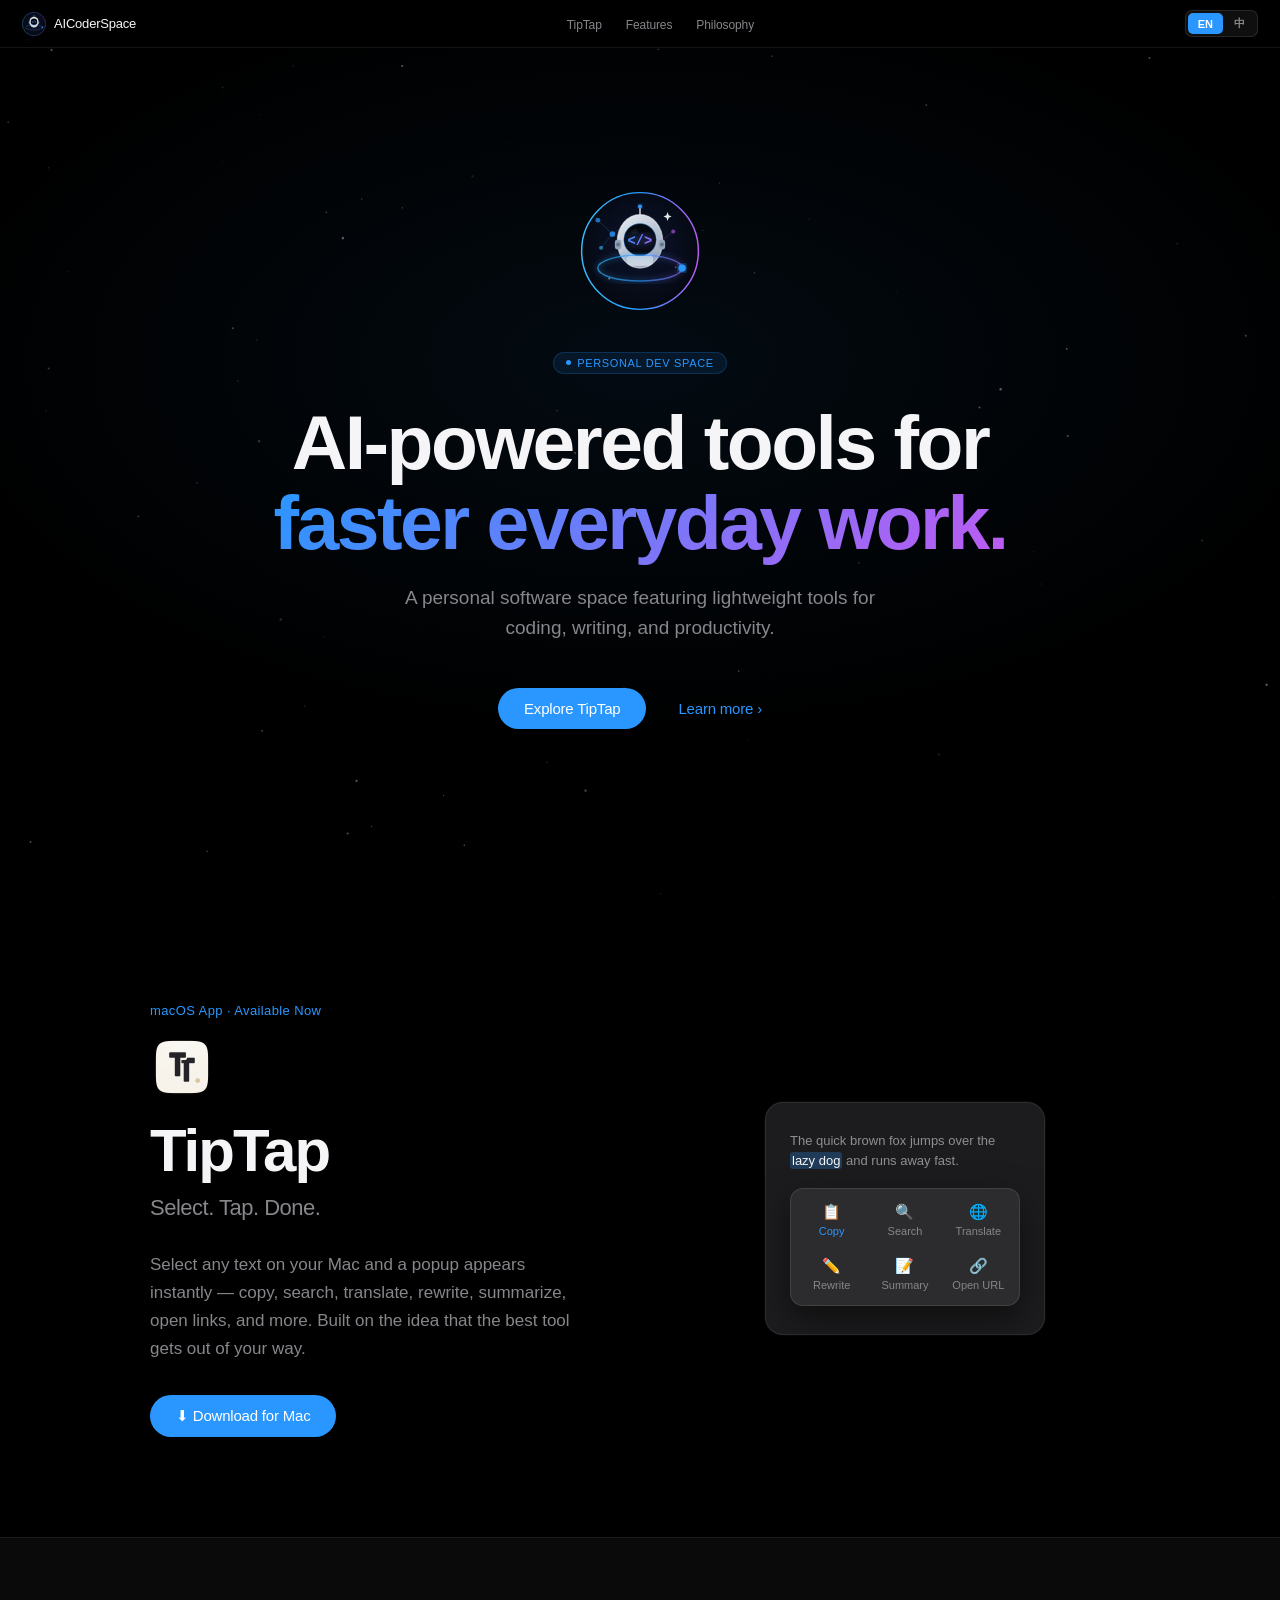
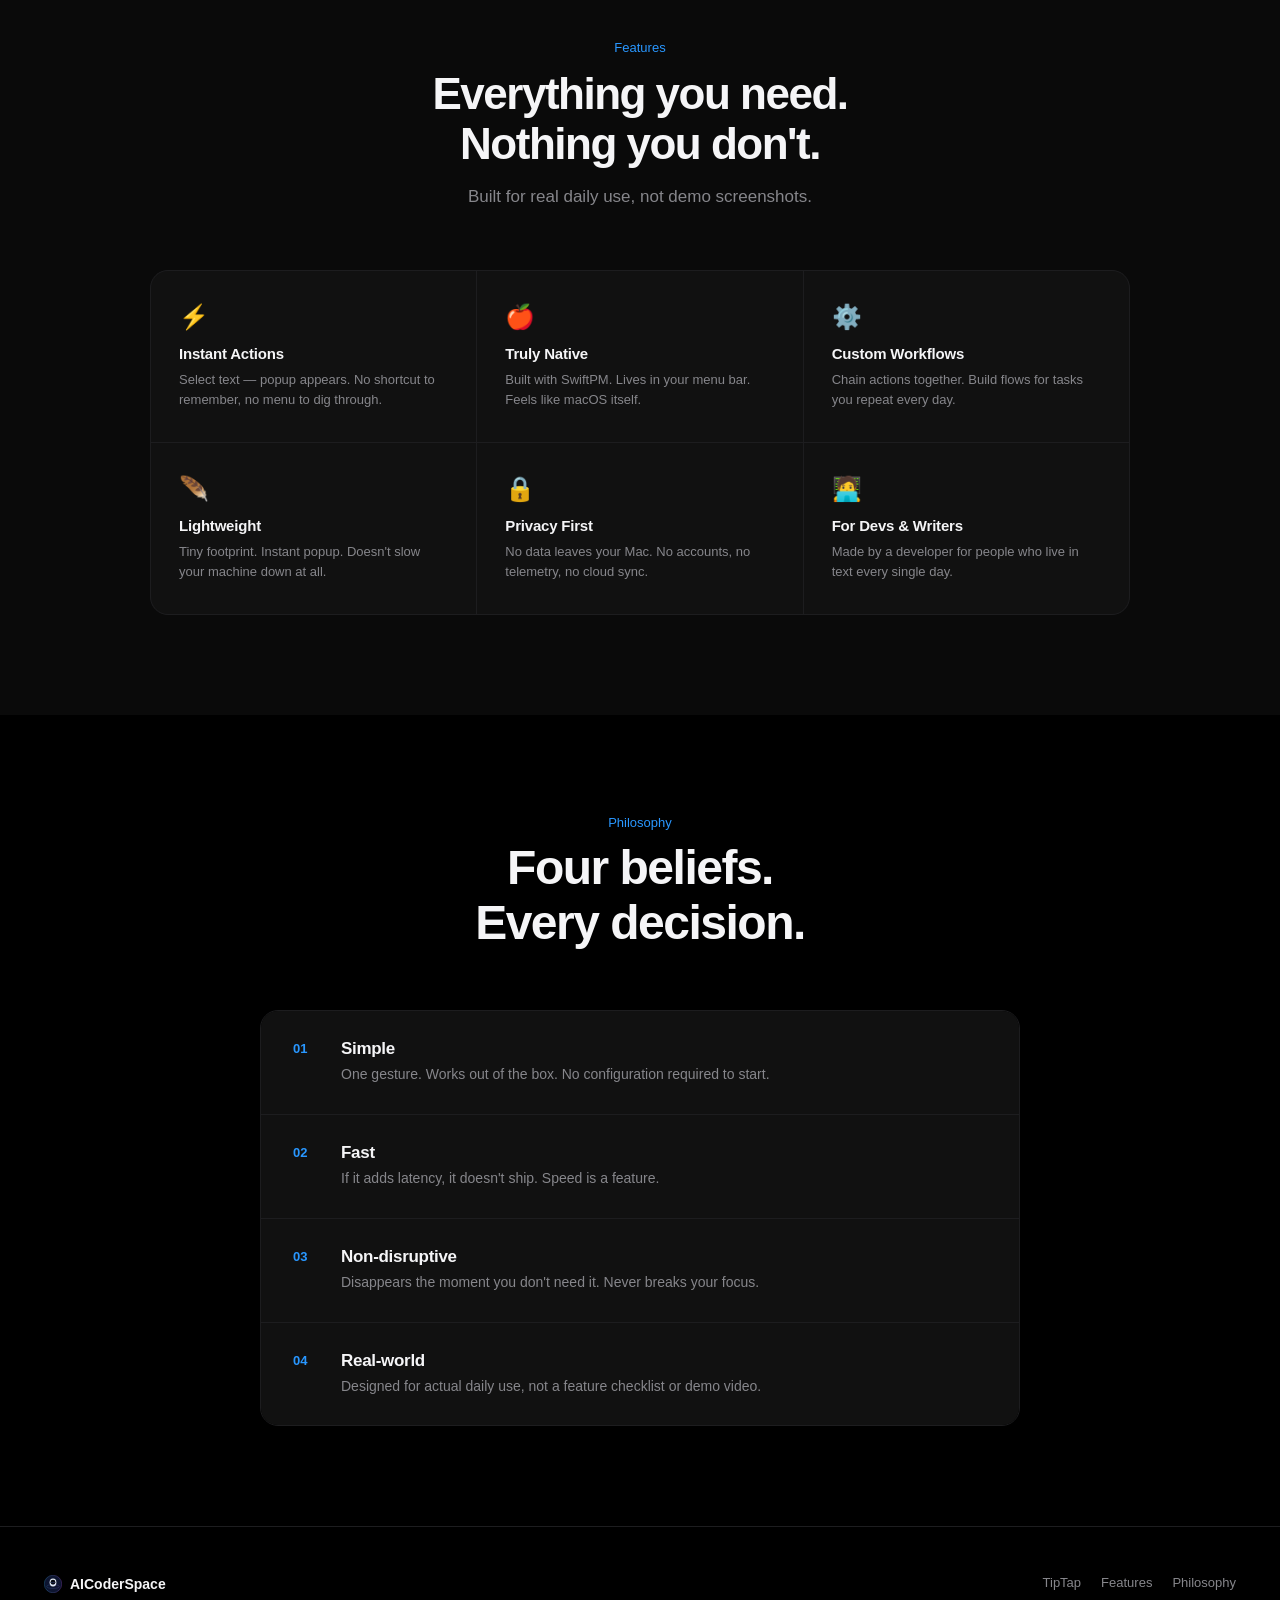
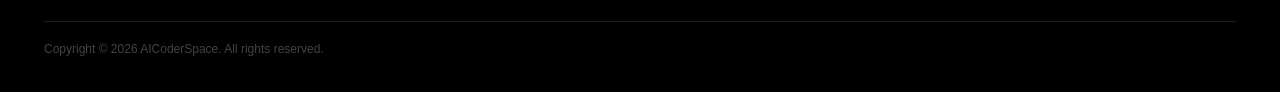
==== commit c9f80be4: "Update index.html" ====
--- a/index.html
+++ b/index.html
@@ -488,7 +488,7 @@
       <p data-zh>在 Mac 上选中任意文字，弹窗立刻出现——复制、搜索、翻译、改写、总结、打开链接，一触即发。核心理念：最好的工具，是不打扰你的工具。</p>
 
       <div class="product-actions">
-        <a href="https://github.com/AICoderSpace/AICoderSpace/releases/tag/0.1.0" target="_blank" rel="noopener">
+        <a href="https://github.com/AICoderSpace/TipTap/releases/tag/0.1.0" target="_blank" rel="noopener">
           <button class="btn-blue">
             <span data-en>⬇ Download for Mac</span><span data-zh>⬇ 下载 Mac 版</span>
           </button>
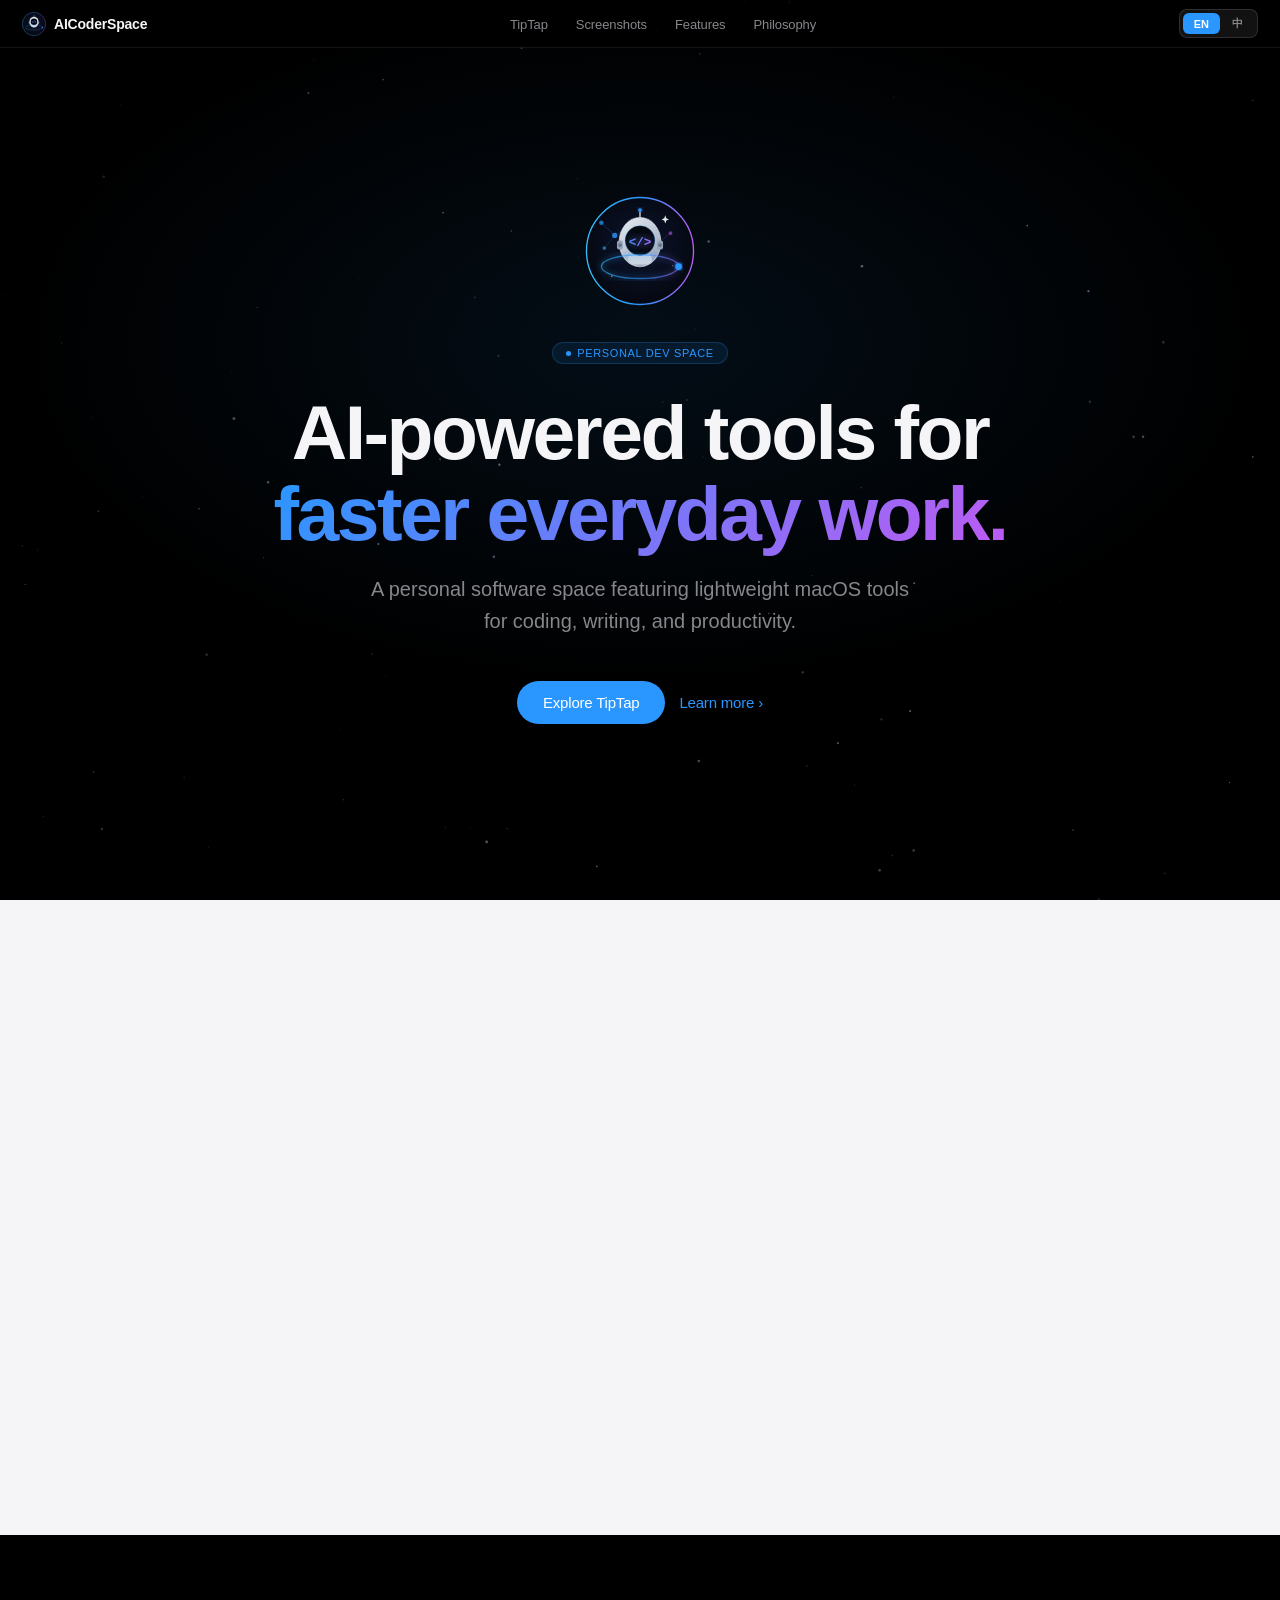
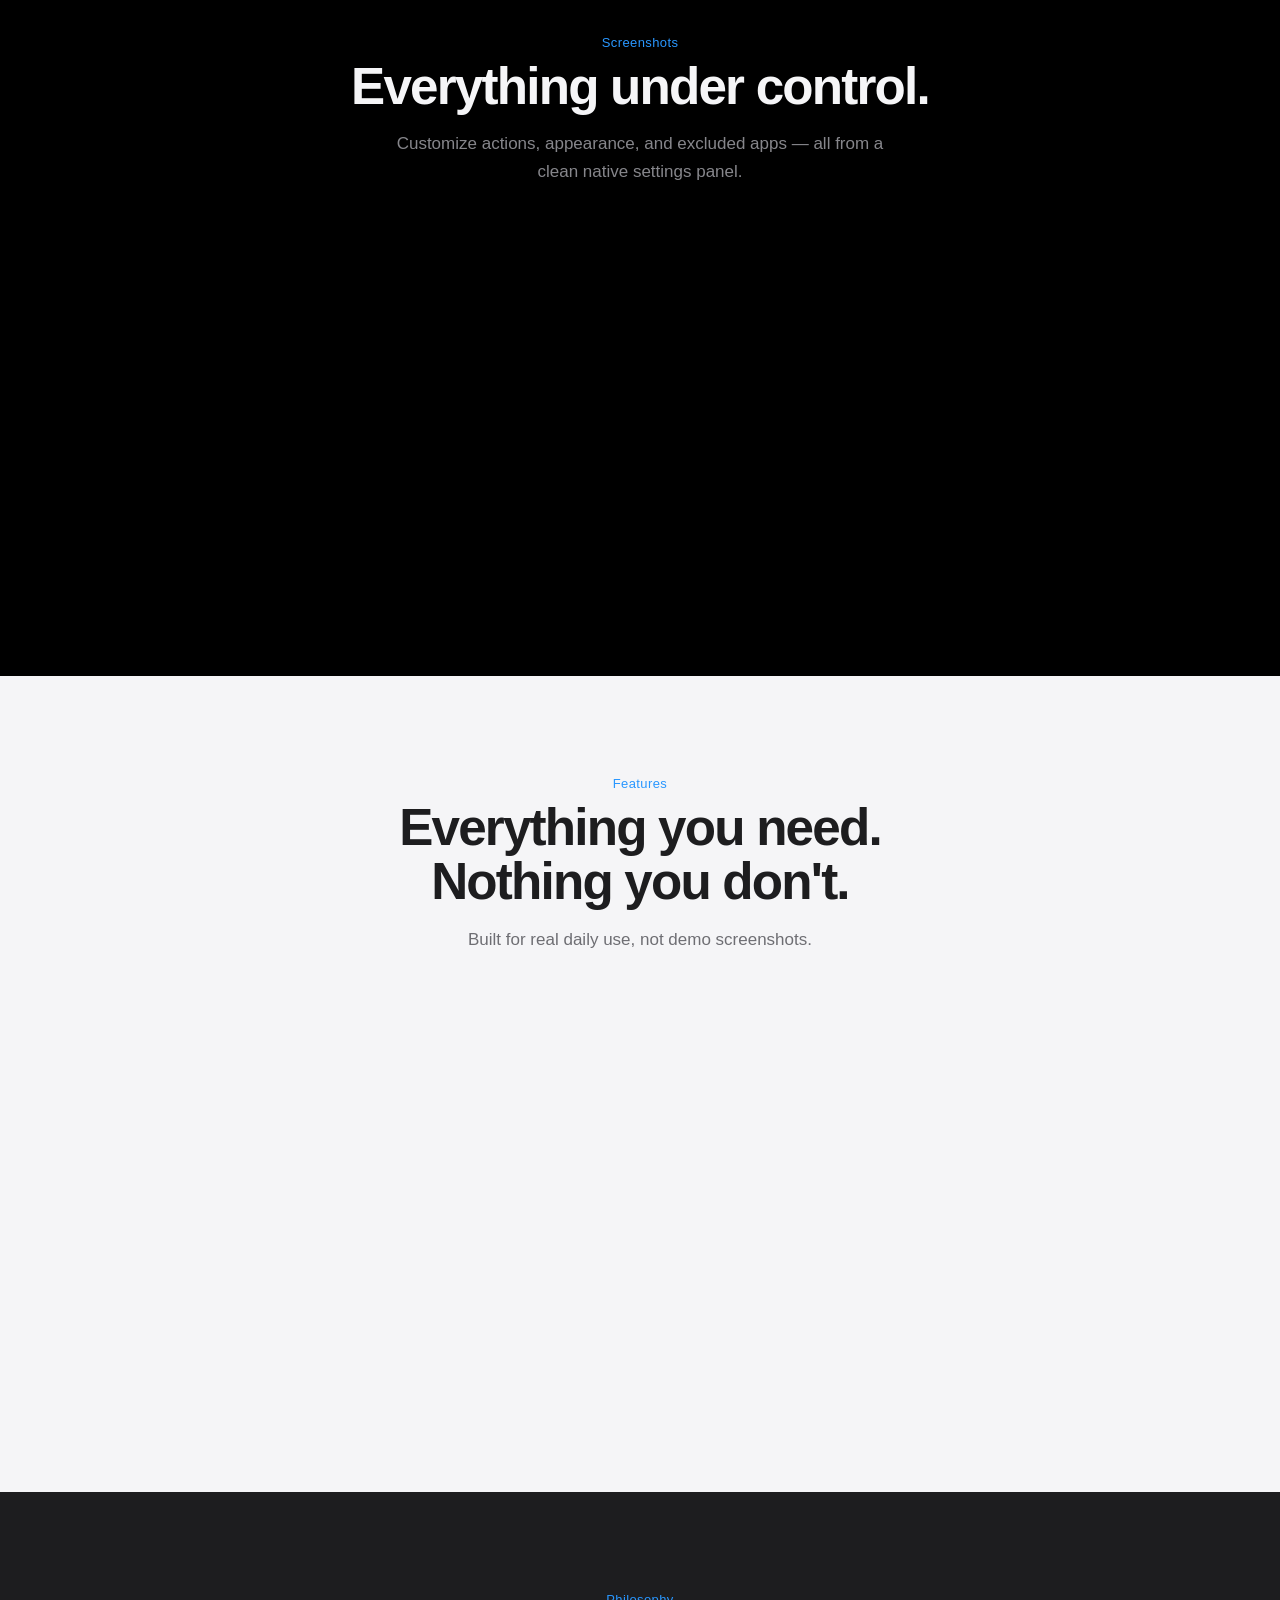
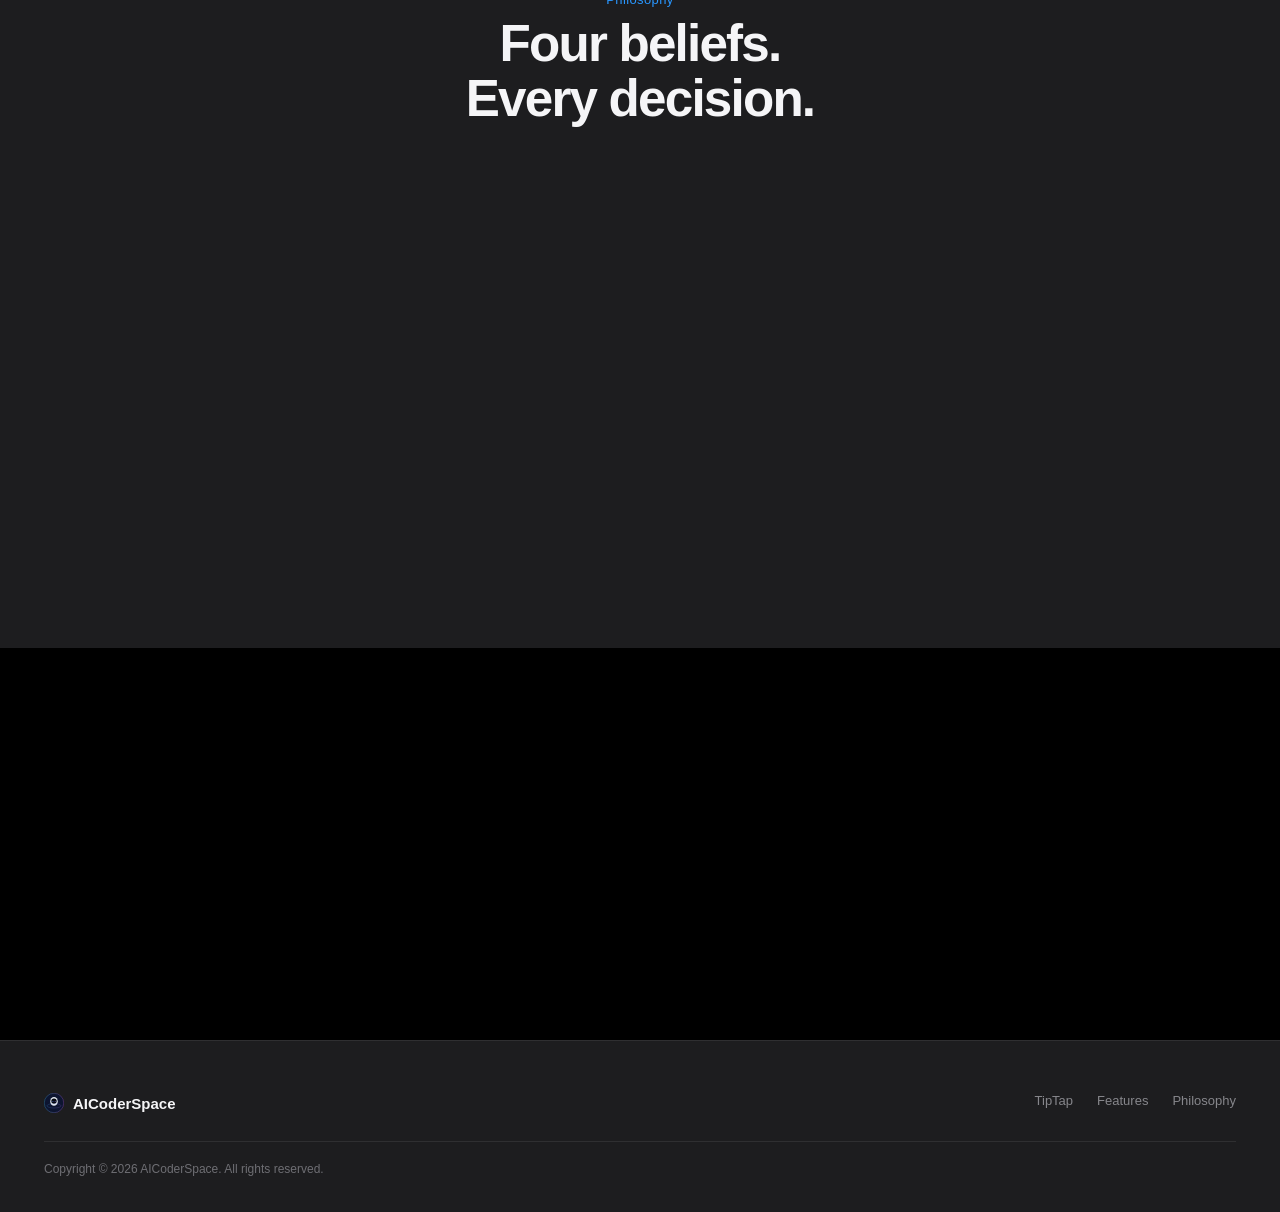
==== commit 9663f71f: "Add files via upload" ====
--- a/index.html
+++ b/index.html
@@ -1,620 +1,355 @@
 <!DOCTYPE html>
 <html lang="en">
 <head>
-<meta charset="UTF-8">
-<meta name="viewport" content="width=device-width,initial-scale=1">
-<title>AICoderSpace</title>
-<style>
-*, *::before, *::after { margin:0; padding:0; box-sizing:border-box; }
-
-:root {
-  --bg: #000;
-  --surface: #0a0a0a;
-  --card: #111;
-  --border: #1d1d1f;
-  --blue: #2997ff;
-  --purple: #bf5af2;
-  --text: #f5f5f7;
-  --muted: #86868b;
-  --subtle: #424245;
-}
-
-html { scroll-behavior: smooth; }
-
-body {
-  font-family: -apple-system, 'SF Pro Display', 'SF Pro Text', 'Helvetica Neue', sans-serif;
-  background: var(--bg);
-  color: var(--text);
-  overflow-x: hidden;
-  -webkit-font-smoothing: antialiased;
-}
-
-/* ─── NAV ─── */
-nav {
-  position: fixed; top: 0; left: 0; right: 0; z-index: 100;
-  height: 48px;
-  display: flex; align-items: center; justify-content: space-between;
-  padding: 0 22px;
-  background: rgba(0,0,0,0.72);
-  backdrop-filter: saturate(180%) blur(20px);
-  border-bottom: 1px solid rgba(255,255,255,.08);
-}
-
-.nav-brand {
-  display: flex; align-items: center; gap: 8px;
-  text-decoration: none; color: var(--text);
-  font-size: 13px; font-weight: 500; letter-spacing: -.2px;
-}
-
-.nav-links {
-  display: flex; gap: 24px; list-style: none;
-}
-.nav-links a {
-  color: var(--muted); text-decoration: none;
-  font-size: 12px; letter-spacing: -.1px;
-  transition: color .15s; cursor: pointer;
-}
-.nav-links a:hover { color: var(--text); }
-
-.lang-toggle {
-  display: flex; gap: 1px;
-  background: rgba(255,255,255,.06);
-  border: 1px solid rgba(255,255,255,.1);
-  border-radius: 7px; padding: 2px; cursor: pointer;
-}
-.lang-btn {
-  padding: 3px 10px; border-radius: 5px;
-  font-size: 11px; font-weight: 600;
-  color: var(--muted); border: none; background: transparent;
-  cursor: pointer; transition: all .15s;
-}
-.lang-btn.active { background: var(--blue); color: #fff; }
-
-/* ─── HERO ─── */
-.hero {
-  position: relative; min-height: 100svh;
-  display: flex; flex-direction: column;
-  align-items: center; justify-content: center;
-  text-align: center;
-  padding: 80px 24px 60px;
-  overflow: hidden;
-}
-
-/* subtle radial glow */
-.hero::before {
-  content: '';
-  position: absolute; inset: 0;
-  background: radial-gradient(ellipse 80% 60% at 50% 40%, rgba(41,151,255,.07) 0%, transparent 70%);
-  pointer-events: none;
-}
-
-#star-canvas {
-  position: absolute; inset: 0; z-index: 0; pointer-events: none;
-}
-
-.hero-inner { position: relative; z-index: 1; }
-
-.hero-badge {
-  display: inline-flex; align-items: center; gap: 6px;
-  background: rgba(41,151,255,.1);
-  border: 1px solid rgba(41,151,255,.2);
-  border-radius: 20px; padding: 4px 12px;
-  font-size: 11px; font-weight: 500; letter-spacing: .06em;
-  text-transform: uppercase; color: var(--blue);
-  margin-bottom: 28px;
-}
-.badge-dot {
-  width: 5px; height: 5px; border-radius: 50%;
-  background: var(--blue); animation: pulse 2s infinite;
-}
-@keyframes pulse { 0%,100%{opacity:1} 50%{opacity:.3} }
-
-.hero-logo {
-  margin-bottom: 36px;
-  animation: float 6s ease-in-out infinite;
-}
-@keyframes float { 0%,100%{transform:translateY(0)} 50%{transform:translateY(-12px)} }
-
-.hero h1 {
-  font-size: clamp(40px, 6vw, 80px);
-  font-weight: 700;
-  letter-spacing: -2.5px;
-  line-height: 1.05;
-  margin-bottom: 20px;
-}
-.hero h1 em {
-  font-style: normal;
-  background: linear-gradient(135deg, var(--blue) 0%, var(--purple) 100%);
-  -webkit-background-clip: text; -webkit-text-fill-color: transparent;
-  background-clip: text;
-}
-
-.hero-sub {
-  font-size: clamp(16px, 2vw, 19px);
-  color: var(--muted); line-height: 1.6;
-  max-width: 520px; margin: 0 auto 44px;
-  font-weight: 400;
-}
-
-.hero-btns { display: flex; gap: 12px; justify-content: center; flex-wrap: wrap; }
-
-.btn-blue {
-  background: var(--blue); color: #fff;
-  border: none; padding: 12px 26px;
-  border-radius: 980px; font-size: 15px; font-weight: 500;
-  cursor: pointer; transition: opacity .15s, transform .15s;
-  letter-spacing: -.2px;
-}
-.btn-blue:hover { opacity: .88; transform: scale(.98); }
-
-.btn-ghost {
-  background: transparent; color: var(--blue);
-  border: none; padding: 12px 20px;
-  border-radius: 980px; font-size: 15px; font-weight: 500;
-  cursor: pointer; transition: opacity .15s;
-  letter-spacing: -.2px;
-}
-.btn-ghost:hover { opacity: .75; }
-.btn-ghost::after { content: ' ›'; }
-
-/* ─── PRODUCT STRIP ─── */
-.strip {
-  background: var(--surface);
-  border-top: 1px solid var(--border);
-  border-bottom: 1px solid var(--border);
-  padding: 72px 24px;
-  text-align: center;
-}
-
-.strip-eyebrow {
-  font-size: 13px; color: var(--blue);
-  font-weight: 500; margin-bottom: 8px; letter-spacing: .03em;
-}
-.strip h2 {
-  font-size: clamp(28px, 4vw, 48px);
-  font-weight: 700; letter-spacing: -1.5px;
-  margin-bottom: 14px;
-}
-.strip-sub {
-  font-size: 17px; color: var(--muted);
-  max-width: 460px; margin: 0 auto 56px;
-  line-height: 1.6;
-}
-
-/* ─── TIPTAP PRODUCT ─── */
-#tiptap { padding: 100px 24px; }
-
-.product-wrap {
-  max-width: 980px; margin: 0 auto;
-  display: grid; grid-template-columns: 1fr 1fr;
-  gap: 80px; align-items: center;
-}
-
-.product-left .eyebrow {
-  font-size: 13px; color: var(--blue);
-  font-weight: 500; margin-bottom: 14px; letter-spacing: .03em;
-}
-.product-left h2 {
-  font-size: clamp(36px, 5vw, 60px);
-  font-weight: 700; letter-spacing: -2px;
-  line-height: 1.05; margin-bottom: 8px;
-}
-.product-left .tagline {
-  font-size: 22px; color: var(--muted);
-  font-weight: 400; letter-spacing: -.5px;
-  margin-bottom: 24px;
-}
-.product-left p {
-  font-size: 17px; color: var(--muted);
-  line-height: 1.65; margin-bottom: 32px;
-  max-width: 420px;
-}
-.product-actions { display: flex; align-items: center; gap: 8px; }
-
-/* TipTap mockup */
-.tiptap-demo {
-  position: relative;
-  display: flex; justify-content: center; align-items: center;
-}
-
-.demo-screen {
-  background: #1c1c1e;
-  border: 1px solid rgba(255,255,255,.08);
-  border-radius: 18px;
-  padding: 28px 24px;
-  width: 280px;
-  box-shadow: 0 40px 80px rgba(0,0,0,.6), 0 0 0 1px rgba(255,255,255,.04);
-}
-
-.demo-text-block {
-  font-size: 13px; color: #8e8e93;
-  line-height: 1.6; margin-bottom: 16px;
-}
-.demo-selected {
-  background: rgba(41,151,255,.25);
-  color: var(--text);
-  border-radius: 3px;
-  padding: 1px 2px;
-}
-
-.demo-popup {
-  background: #2c2c2e;
-  border: 1px solid rgba(255,255,255,.1);
-  border-radius: 13px;
-  padding: 6px;
-  display: grid; grid-template-columns: repeat(3,1fr);
-  gap: 4px;
-  box-shadow: 0 12px 32px rgba(0,0,0,.5);
-}
-.demo-btn {
-  background: transparent;
-  border: none; border-radius: 8px;
-  padding: 8px 6px;
-  font-size: 11px; color: var(--muted);
-  cursor: pointer; text-align: center;
-  transition: background .1s;
-  display: flex; flex-direction: column;
-  align-items: center; gap: 4px;
-}
-.demo-btn:hover { background: rgba(255,255,255,.08); }
-.demo-btn.hi { color: var(--blue); }
-.demo-btn .di { font-size: 15px; }
-
-/* ─── FEATURES ─── */
-#features { padding: 100px 24px; background: var(--surface); border-top: 1px solid var(--border); }
-
-.feat-container { max-width: 980px; margin: 0 auto; }
-
-.feat-header { text-align: center; margin-bottom: 60px; }
-.feat-header .eyebrow { font-size: 13px; color: var(--blue); font-weight: 500; margin-bottom: 10px; }
-.feat-header h2 { font-size: clamp(28px, 4vw, 44px); font-weight: 700; letter-spacing: -1.5px; margin-bottom: 14px; }
-.feat-header p { font-size: 17px; color: var(--muted); max-width: 440px; margin: 0 auto; line-height: 1.6; }
-
-.feat-grid {
-  display: grid;
-  grid-template-columns: repeat(3, 1fr);
-  gap: 1px;
-  background: var(--border);
-  border: 1px solid var(--border);
-  border-radius: 18px; overflow: hidden;
-}
-.feat-cell {
-  background: var(--card);
-  padding: 32px 28px;
-}
-.feat-cell .icon { font-size: 24px; margin-bottom: 14px; }
-.feat-cell h4 { font-size: 15px; font-weight: 600; margin-bottom: 8px; letter-spacing: -.2px; }
-.feat-cell p { font-size: 13px; color: var(--muted); line-height: 1.55; }
-
-/* ─── PHILOSOPHY ─── */
-#philosophy { padding: 100px 24px; }
-
-.phil-container { max-width: 760px; margin: 0 auto; text-align: center; }
-.phil-container .eyebrow { font-size: 13px; color: var(--blue); font-weight: 500; margin-bottom: 10px; }
-.phil-container h2 { font-size: clamp(28px, 4vw, 48px); font-weight: 700; letter-spacing: -1.5px; margin-bottom: 60px; }
-
-.phil-list { display: flex; flex-direction: column; gap: 0; border: 1px solid var(--border); border-radius: 18px; overflow: hidden; }
-.phil-item {
-  display: flex; align-items: flex-start; gap: 24px;
-  padding: 28px 32px;
-  border-bottom: 1px solid var(--border);
-  background: var(--card);
-  text-align: left;
-}
-.phil-item:last-child { border-bottom: none; }
-.phil-num {
-  font-size: 13px; font-weight: 600;
-  color: var(--blue); min-width: 24px;
-  margin-top: 2px;
-}
-.phil-item h4 { font-size: 17px; font-weight: 600; margin-bottom: 5px; letter-spacing: -.3px; }
-.phil-item p { font-size: 14px; color: var(--muted); line-height: 1.55; }
-
-/* ─── FOOTER ─── */
-footer {
-  border-top: 1px solid var(--border);
-  padding: 48px 44px 36px;
-}
-.foot-top {
-  display: flex; justify-content: space-between; align-items: flex-start;
-  padding-bottom: 28px; border-bottom: 1px solid var(--border);
-  margin-bottom: 20px; flex-wrap: wrap; gap: 20px;
-}
-.foot-brand { display: flex; align-items: center; gap: 8px; font-size: 14px; font-weight: 600; }
-.foot-links { display: flex; gap: 20px; }
-.foot-links a {
-  color: var(--muted); text-decoration: none; font-size: 13px;
-  transition: color .15s; cursor: pointer;
-}
-.foot-links a:hover { color: var(--text); }
-.foot-copy { font-size: 12px; color: var(--subtle); }
-
-/* ─── LANG HIDE/SHOW ─── */
-[data-zh] { display: none; }
-body.zh [data-en] { display: none !important; }
-body.zh [data-zh] { display: revert !important; }
-/* inline spans need inline not revert */
-span[data-zh] { display: none; }
-body.zh span[data-en] { display: none; }
-body.zh span[data-zh] { display: inline; }
-
-/* ─── RESPONSIVE ─── */
-@media (max-width: 768px) {
-  .product-wrap { grid-template-columns: 1fr; gap: 48px; }
-  .feat-grid { grid-template-columns: 1fr; }
-  nav { padding: 0 16px; }
-  .nav-links { display: none; }
-  footer { padding: 32px 24px; }
-  .foot-top { flex-direction: column; }
-}
-</style>
+  <meta charset="UTF-8">
+  <meta name="viewport" content="width=device-width, initial-scale=1.0">
+
+  <!-- ── SEO ── -->
+  <title>TipTap — Select. Tap. Done. | AICoderSpace</title>
+  <meta name="description" content="TipTap is a lightweight macOS productivity tool. Select any text and instantly copy, search, translate, rewrite, or open links — without breaking your flow.">
+  <meta name="keywords" content="TipTap, macOS app, PopClip alternative, text selection tool, productivity, menu bar app, Swift">
+  <meta name="author" content="AICoderSpace">
+  <meta name="robots" content="index, follow">
+  <link rel="canonical" href="https://aicoderspace.com/">
+
+  <!-- ── Open Graph ── -->
+  <meta property="og:type" content="website">
+  <meta property="og:url" content="https://aicoderspace.com/">
+  <meta property="og:title" content="TipTap — Select. Tap. Done.">
+  <meta property="og:description" content="A lightweight macOS tool that pops up actions the moment you select text. Copy, search, translate, rewrite — instantly.">
+  <meta property="og:image" content="https://aicoderspace.com/images/og-image.png">
+  <meta property="og:site_name" content="AICoderSpace">
+  <meta property="og:locale" content="en_US">
+
+  <!-- ── Twitter Card ── -->
+  <meta name="twitter:card" content="summary_large_image">
+  <meta name="twitter:title" content="TipTap — Select. Tap. Done.">
+  <meta name="twitter:description" content="A lightweight macOS tool that pops up actions the moment you select text.">
+  <meta name="twitter:image" content="https://aicoderspace.com/images/og-image.png">
+
+  <!-- ── Structured Data ── -->
+  <script type="application/ld+json">
+  {
+    "@context": "https://schema.org",
+    "@type": "SoftwareApplication",
+    "name": "TipTap",
+    "operatingSystem": "macOS",
+    "applicationCategory": "UtilitiesApplication",
+    "description": "A lightweight macOS productivity tool. Select any text and instantly trigger actions — copy, search, translate, rewrite, open links — without breaking your flow.",
+    "author": {
+      "@type": "Organization",
+      "name": "AICoderSpace",
+      "url": "https://aicoderspace.com"
+    },
+    "offers": {
+      "@type": "Offer",
+      "price": "0",
+      "priceCurrency": "USD"
+    },
+    "downloadUrl": "https://github.com/AICoderSpace/AICoderSpace/releases/tag/0.1.0",
+    "softwareVersion": "0.1.0"
+  }
+  </script>
+
+  <link rel="stylesheet" href="css/style.css">
 </head>
 <body>
 
-<!-- NAV -->
-<nav>
-  <a href="#" class="nav-brand">
-    <!-- AICoderSpace logo (astronaut helmet) -->
-    <svg width="24" height="24" viewBox="0 0 148 148" fill="none">
-      <defs>
-        <radialGradient id="n0" cx="50%" cy="45%" r="55%"><stop offset="0%" stop-color="#0d1530"/><stop offset="100%" stop-color="#050810"/></radialGradient>
-        <linearGradient id="n1" x1="0" y1="74" x2="148" y2="74" gradientUnits="userSpaceOnUse"><stop offset="0%" stop-color="#38bdf8"/><stop offset="50%" stop-color="#4f7eff"/><stop offset="100%" stop-color="#8b5cf6"/></linearGradient>
-        <linearGradient id="n2" x1="50" y1="60" x2="100" y2="80" gradientUnits="userSpaceOnUse"><stop offset="0%" stop-color="#2997ff"/><stop offset="100%" stop-color="#bf5af2"/></linearGradient>
-      </defs>
-      <circle cx="74" cy="74" r="72" fill="url(#n0)" stroke="url(#n1)" stroke-width="2"/>
-      <ellipse cx="74" cy="62" rx="28" ry="33" fill="#e2e8f0"/>
-      <ellipse cx="74" cy="62" rx="28" ry="33" fill="none" stroke="rgba(255,255,255,.5)" stroke-width="1.5"/>
-      <rect x="58" y="78" width="32" height="14" rx="6" fill="#cbd5e1"/>
-      <rect x="43" y="60" width="8" height="12" rx="3" fill="#94a3b8"/>
-      <rect x="97" y="60" width="8" height="12" rx="3" fill="#94a3b8"/>
-      <ellipse cx="74" cy="60" rx="20" ry="20" fill="#04080f"/>
-      <text x="74" y="67" text-anchor="middle" fill="url(#n2)" font-size="16" font-weight="900" font-family="monospace">&lt;/&gt;</text>
-      <line x1="74" y1="29" x2="74" y2="22" stroke="white" stroke-width="1.5"/>
-      <circle cx="74" cy="20" r="2.5" fill="#2997ff"/>
-      <ellipse cx="74" cy="95" rx="52" ry="16" fill="none" stroke="url(#n1)" stroke-width="2" opacity=".7"/>
-      <circle cx="126" cy="95" r="5" fill="#2997ff"/>
-    </svg>
-    AICoderSpace
-  </a>
-
-  <ul class="nav-links">
-    <li><a onclick="document.getElementById('tiptap').scrollIntoView({behavior:'smooth'})"><span data-en>TipTap</span><span data-zh>TipTap</span></a></li>
-    <li><a onclick="document.getElementById('features').scrollIntoView({behavior:'smooth'})"><span data-en>Features</span><span data-zh>功能</span></a></li>
-    <li><a onclick="document.getElementById('philosophy').scrollIntoView({behavior:'smooth'})"><span data-en>Philosophy</span><span data-zh>理念</span></a></li>
-  </ul>
-
-  <div class="lang-toggle">
-    <button class="lang-btn active" id="btn-en" onclick="setLang('en')">EN</button>
-    <button class="lang-btn" id="btn-zh" onclick="setLang('zh')">中</button>
-  </div>
-</nav>
-
-<!-- HERO -->
-<section class="hero">
-  <canvas id="star-canvas"></canvas>
+<!-- ── Navigation ── -->
+<header>
+  <nav class="nav" role="navigation" aria-label="Main navigation">
+    <a href="/" class="nav-brand" aria-label="AICoderSpace home">
+      <svg width="24" height="24" viewBox="0 0 148 148" fill="none" aria-hidden="true">
+        <defs>
+          <radialGradient id="n0" cx="50%" cy="45%" r="55%"><stop offset="0%" stop-color="#0d1530"/><stop offset="100%" stop-color="#050810"/></radialGradient>
+          <linearGradient id="n1" x1="0" y1="74" x2="148" y2="74" gradientUnits="userSpaceOnUse"><stop offset="0%" stop-color="#38bdf8"/><stop offset="50%" stop-color="#2997ff"/><stop offset="100%" stop-color="#bf5af2"/></linearGradient>
+          <linearGradient id="n2" x1="50" y1="55" x2="100" y2="75" gradientUnits="userSpaceOnUse"><stop offset="0%" stop-color="#2997ff"/><stop offset="100%" stop-color="#bf5af2"/></linearGradient>
+        </defs>
+        <circle cx="74" cy="74" r="72" fill="url(#n0)" stroke="url(#n1)" stroke-width="2"/>
+        <ellipse cx="74" cy="62" rx="28" ry="33" fill="#e2e8f0"/>
+        <ellipse cx="74" cy="62" rx="28" ry="33" fill="none" stroke="rgba(255,255,255,.5)" stroke-width="1.5"/>
+        <rect x="58" y="78" width="32" height="14" rx="6" fill="#cbd5e1"/>
+        <rect x="43" y="60" width="8" height="12" rx="3" fill="#94a3b8"/>
+        <rect x="97" y="60" width="8" height="12" rx="3" fill="#94a3b8"/>
+        <ellipse cx="74" cy="60" rx="20" ry="20" fill="#04080f"/>
+        <text x="74" y="67" text-anchor="middle" fill="url(#n2)" font-size="16" font-weight="900" font-family="monospace">&lt;/&gt;</text>
+        <line x1="74" y1="29" x2="74" y2="22" stroke="white" stroke-width="1.5"/>
+        <circle cx="74" cy="19" r="2.5" fill="#2997ff"/>
+        <ellipse cx="74" cy="95" rx="52" ry="16" fill="none" stroke="url(#n1)" stroke-width="2" opacity=".65"/>
+        <circle cx="126" cy="95" r="4.5" fill="#2997ff"/>
+      </svg>
+      AICoderSpace
+    </a>
+
+    <ul class="nav-links">
+      <li><a onclick="scrollTo('tiptap')" tabindex="0"><span data-en>TipTap</span><span data-zh>TipTap</span></a></li>
+      <li><a onclick="scrollTo('screenshots')" tabindex="0"><span data-en>Screenshots</span><span data-zh>截图</span></a></li>
+      <li><a onclick="scrollTo('features')" tabindex="0"><span data-en>Features</span><span data-zh>功能</span></a></li>
+      <li><a onclick="scrollTo('philosophy')" tabindex="0"><span data-en>Philosophy</span><span data-zh>理念</span></a></li>
+    </ul>
+
+    <div class="lang-toggle" role="group" aria-label="Language toggle">
+      <button class="lang-btn active" id="btn-en" onclick="setLang('en')" aria-pressed="true">EN</button>
+      <button class="lang-btn" id="btn-zh" onclick="setLang('zh')" aria-pressed="false">中</button>
+    </div>
+  </nav>
+</header>
+
+<!-- ── Hero ── -->
+<section class="hero" aria-label="Hero">
+  <canvas id="star-canvas" aria-hidden="true"></canvas>
   <div class="hero-inner">
-    <div class="hero-logo">
-      <!-- AICoderSpace full hero logo -->
-      <svg width="120" height="120" viewBox="0 0 148 148" fill="none">
+
+    <!-- AICoderSpace logo -->
+    <div class="hero-logo" aria-hidden="true">
+      <svg width="110" height="110" viewBox="0 0 148 148" fill="none">
         <defs>
           <radialGradient id="hbg" cx="50%" cy="45%" r="55%"><stop offset="0%" stop-color="#0d1530"/><stop offset="100%" stop-color="#050810"/></radialGradient>
           <linearGradient id="hring" x1="0" y1="74" x2="148" y2="74" gradientUnits="userSpaceOnUse"><stop offset="0%" stop-color="#38bdf8"/><stop offset="50%" stop-color="#2997ff"/><stop offset="100%" stop-color="#bf5af2"/></linearGradient>
           <linearGradient id="hhelm" x1="55" y1="30" x2="95" y2="90" gradientUnits="userSpaceOnUse"><stop offset="0%" stop-color="#e2e8f0"/><stop offset="100%" stop-color="#94a3b8"/></linearGradient>
-          <linearGradient id="hcode" x1="50" y1="55" x2="100" y2="80" gradientUnits="userSpaceOnUse"><stop offset="0%" stop-color="#2997ff"/><stop offset="100%" stop-color="#bf5af2"/></linearGradient>
-          <filter id="glow"><feGaussianBlur stdDeviation="4" result="b"/><feMerge><feMergeNode in="b"/><feMergeNode in="SourceGraphic"/></feMerge></filter>
-          <filter id="glow2"><feGaussianBlur stdDeviation="6" result="b"/><feMerge><feMergeNode in="b"/><feMergeNode in="SourceGraphic"/></feMerge></filter>
+          <linearGradient id="hcode" x1="50" y1="55" x2="100" y2="75" gradientUnits="userSpaceOnUse"><stop offset="0%" stop-color="#2997ff"/><stop offset="100%" stop-color="#bf5af2"/></linearGradient>
+          <filter id="gl"><feGaussianBlur stdDeviation="4" result="b"/><feMerge><feMergeNode in="b"/><feMergeNode in="SourceGraphic"/></feMerge></filter>
+          <filter id="gl2"><feGaussianBlur stdDeviation="6" result="b"/><feMerge><feMergeNode in="b"/><feMergeNode in="SourceGraphic"/></feMerge></filter>
         </defs>
-        <!-- bg circle -->
         <circle cx="74" cy="74" r="72" fill="url(#hbg)" stroke="url(#hring)" stroke-width="1.8"/>
-        <!-- neural lines -->
         <line x1="22" y1="36" x2="40" y2="53" stroke="rgba(41,151,255,.3)" stroke-width="1"/>
-        <line x1="40" y1="53" x2="26" y2="70" stroke="rgba(41,151,255,.25)" stroke-width="1"/>
-        <line x1="40" y1="53" x2="55" y2="42" stroke="rgba(41,151,255,.2)" stroke-width="1"/>
+        <line x1="40" y1="53" x2="26" y2="70" stroke="rgba(41,151,255,.22)" stroke-width="1"/>
+        <line x1="40" y1="53" x2="55" y2="42" stroke="rgba(41,151,255,.18)" stroke-width="1"/>
         <circle cx="22" cy="36" r="3" fill="#2997ff" opacity=".7"/>
         <circle cx="40" cy="53" r="3.5" fill="#2997ff" opacity=".8"/>
-        <circle cx="26" cy="70" r="2.5" fill="#38bdf8" opacity=".6"/>
+        <circle cx="26" cy="70" r="2.5" fill="#38bdf8" opacity=".55"/>
         <circle cx="55" cy="42" r="2" fill="#bf5af2" opacity=".6"/>
-        <line x1="115" y1="50" x2="100" y2="62" stroke="rgba(191,90,242,.25)" stroke-width="1"/>
-        <circle cx="115" cy="50" r="2.5" fill="#bf5af2" opacity=".6"/>
-        <circle cx="100" cy="62" r="2" fill="#2997ff" opacity=".5"/>
-        <!-- stars -->
-        <path d="M108 26 L109.4 30 L113 31.5 L109.4 33 L108 37 L106.6 33 L103 31.5 L106.6 30Z" fill="white" opacity=".9"/>
-        <circle cx="36" cy="108" r="1.3" fill="white" opacity=".45"/>
-        <circle cx="118" cy="94" r="1" fill="white" opacity=".4"/>
-        <!-- helmet dome -->
+        <line x1="115" y1="50" x2="100" y2="62" stroke="rgba(191,90,242,.22)" stroke-width="1"/>
+        <circle cx="115" cy="50" r="2.5" fill="#bf5af2" opacity=".55"/>
+        <circle cx="100" cy="62" r="2" fill="#2997ff" opacity=".45"/>
+        <path d="M108 26L109.4 30L113 31.5L109.4 33L108 37L106.6 33L103 31.5L106.6 30Z" fill="white" opacity=".9"/>
+        <circle cx="36" cy="108" r="1.3" fill="white" opacity=".4"/>
+        <circle cx="118" cy="94" r="1" fill="white" opacity=".35"/>
         <ellipse cx="74" cy="62" rx="28" ry="33" fill="url(#hhelm)"/>
         <ellipse cx="74" cy="62" rx="28" ry="33" fill="none" stroke="rgba(255,255,255,.55)" stroke-width="1.5"/>
-        <!-- chin -->
         <rect x="58" y="78" width="32" height="14" rx="6" fill="#cbd5e1"/>
-        <rect x="58" y="78" width="32" height="14" rx="6" fill="none" stroke="rgba(255,255,255,.35)" stroke-width=".8"/>
-        <!-- ear pieces -->
         <rect x="43" y="60" width="8" height="12" rx="3" fill="#94a3b8"/>
         <circle cx="47" cy="66" r="2.5" fill="#64748b"/>
         <rect x="97" y="60" width="8" height="12" rx="3" fill="#94a3b8"/>
         <circle cx="101" cy="66" r="2.5" fill="#64748b"/>
-        <!-- visor -->
         <ellipse cx="74" cy="60" rx="20" ry="20" fill="#04080f"/>
-        <ellipse cx="74" cy="60" rx="20" ry="20" fill="none" stroke="rgba(41,151,255,.45)" stroke-width="1"/>
-        <ellipse cx="67" cy="50" rx="4.5" ry="3" fill="rgba(255,255,255,.05)" transform="rotate(-18 67 50)"/>
-        <!-- code symbol -->
-        <g filter="url(#glow2)">
+        <ellipse cx="74" cy="60" rx="20" ry="20" fill="none" stroke="rgba(41,151,255,.4)" stroke-width="1"/>
+        <g filter="url(#gl2)">
           <text x="74" y="67" text-anchor="middle" fill="url(#hcode)" font-size="17" font-weight="900" font-family="'SF Mono',monospace">&lt;/&gt;</text>
         </g>
-        <!-- antenna -->
         <line x1="74" y1="29" x2="74" y2="21" stroke="white" stroke-width="1.5"/>
-        <circle cx="74" cy="19" r="2.5" fill="#2997ff" filter="url(#glow)"/>
-        <!-- orbit ring -->
-        <ellipse cx="74" cy="95" rx="52" ry="16" fill="none" stroke="url(#hring)" stroke-width="1.8" opacity=".7" filter="url(#glow)"/>
-        <circle cx="126" cy="95" r="4.5" fill="#2997ff" filter="url(#glow)"/>
+        <circle cx="74" cy="19" r="2.5" fill="#2997ff" filter="url(#gl)"/>
+        <ellipse cx="74" cy="95" rx="52" ry="16" fill="none" stroke="url(#hring)" stroke-width="1.8" opacity=".65" filter="url(#gl)"/>
+        <circle cx="126" cy="95" r="4.5" fill="#2997ff" filter="url(#gl)"/>
       </svg>
     </div>
 
-    <div class="hero-badge"><span class="badge-dot"></span><span data-en>Personal Dev Space</span><span data-zh>个人开发者空间</span></div>
-
-    <h1 data-en>AI-powered tools for<br/><em>faster everyday work.</em></h1>
-    <h1 data-zh>用 AI 打造<br/><em>更快的日常工作方式</em></h1>
-
-    <p class="hero-sub" data-en>A personal software space featuring lightweight tools for coding, writing, and productivity.</p>
-    <p class="hero-sub" data-zh>一个个人软件空间，专注于打造用于编程、写作与效率提升的轻量工具。</p>
+    <div class="hero-badge">
+      <span class="badge-dot"></span>
+      <span data-en>Personal Dev Space</span>
+      <span data-zh>个人开发者空间</span>
+    </div>
+
+    <h1 data-en>AI-powered tools for<br><em>faster everyday work.</em></h1>
+    <h1 data-zh>用 AI 打造<br><em>更快的日常工作方式</em></h1>
+
+    <p class="hero-sub" data-en>A personal software space featuring lightweight macOS tools for coding, writing, and productivity.</p>
+    <p class="hero-sub" data-zh>一个个人软件空间，专注于打造用于编程、写作与效率提升的轻量 macOS 工具。</p>
 
     <div class="hero-btns">
-      <button class="btn-blue" onclick="document.getElementById('tiptap').scrollIntoView({behavior:'smooth'})">
-        <span data-en>Explore TipTap</span><span data-zh>探索 TipTap</span>
-      </button>
-      <button class="btn-ghost" onclick="document.getElementById('features').scrollIntoView({behavior:'smooth'})">
-        <span data-en>Learn more</span><span data-zh>了解更多</span>
-      </button>
-    </div>
-  </div>
-</section>
-
-<!-- TIPTAP PRODUCT -->
-<section id="tiptap" style="padding:100px 24px;">
-  <div class="product-wrap">
-    <div class="product-left">
-      <p class="eyebrow" data-en>macOS App · Available Now</p>
-      <p class="eyebrow" data-zh>macOS 应用 · 现已推出</p>
-
-      <!-- TipTap logo -->
-      <div style="margin-bottom:20px">
-        <img src="TipTapIcon.png" width="64" height="64" alt="TipTap" style="border-radius:14px;display:block;">
-      </div>
-
-      <h2>TipTap</h2>
-      <p class="tagline" data-en>Select. Tap. Done.</p>
-      <p class="tagline" data-zh>选中。点击。完成。</p>
-
-      <p data-en>Select any text on your Mac and a popup appears instantly — copy, search, translate, rewrite, summarize, open links, and more. Built on the idea that the best tool gets out of your way.</p>
-      <p data-zh>在 Mac 上选中任意文字，弹窗立刻出现——复制、搜索、翻译、改写、总结、打开链接，一触即发。核心理念：最好的工具，是不打扰你的工具。</p>
-
-      <div class="product-actions">
-        <a href="https://github.com/AICoderSpace/TipTap/releases/tag/0.1.0" target="_blank" rel="noopener">
-          <button class="btn-blue">
-            <span data-en>⬇ Download for Mac</span><span data-zh>⬇ 下载 Mac 版</span>
-          </button>
+      <a href="#tiptap" class="btn-primary" onclick="event.preventDefault();scrollTo('tiptap')">
+        <span data-en>Explore TipTap</span>
+        <span data-zh>探索 TipTap</span>
+      </a>
+      <a href="#features" class="btn-text" onclick="event.preventDefault();scrollTo('features')">
+        <span data-en>Learn more</span>
+        <span data-zh>了解更多</span>
+      </a>
+    </div>
+  </div>
+</section>
+
+<!-- ── TipTap Product Intro ── -->
+<section class="section section-light" id="tiptap" aria-labelledby="tiptap-heading">
+  <div class="container">
+    <div class="product-intro" data-reveal>
+      <div class="pi-left">
+        <p class="eyebrow" data-en>macOS App · v0.1.0</p>
+        <p class="eyebrow" data-zh>macOS 应用 · v0.1.0</p>
+
+        <div class="app-icon">
+          <img src="images/TipTapIcon.png" alt="TipTap App Icon" width="64" height="64">
+          <div class="app-meta">
+            <strong>TipTap</strong>
+            <span data-en>Select. Tap. Done.</span>
+            <span data-zh>选中。点击。完成。</span>
+          </div>
+        </div>
+
+        <h2 id="tiptap-heading">TipTap</h2>
+        <p class="tagline" data-en>Select. Tap. Done.</p>
+        <p class="tagline" data-zh>选中。点击。完成。</p>
+
+        <p data-en>Select any text on your Mac and a popup appears instantly — copy, search, translate, rewrite, summarize, open links, and more. The best tool gets out of your way.</p>
+        <p data-zh>在 Mac 上选中任意文字，弹窗立刻出现——复制、搜索、翻译、改写、总结、打开链接，一触即发。最好的工具，是不打扰你的工具。</p>
+
+        <a href="https://github.com/AICoderSpace/AICoderSpace/releases/tag/0.1.0"
+           target="_blank" rel="noopener noreferrer"
+           class="btn-primary">
+          <span data-en>⬇ Download for Mac</span>
+          <span data-zh>⬇ 下载 Mac 版</span>
         </a>
       </div>
-    </div>
-
-    <div class="tiptap-demo">
-      <div class="demo-screen">
-        <div class="demo-text-block">
-          The quick brown fox jumps over the <span class="demo-selected">lazy dog</span> and runs away fast.
-        </div>
-        <div class="demo-popup">
-          <div class="demo-btn hi"><span class="di">📋</span><span data-en>Copy</span><span data-zh>复制</span></div>
-          <div class="demo-btn"><span class="di">🔍</span><span data-en>Search</span><span data-zh>搜索</span></div>
-          <div class="demo-btn"><span class="di">🌐</span><span data-en>Translate</span><span data-zh>翻译</span></div>
-          <div class="demo-btn"><span class="di">✏️</span><span data-en>Rewrite</span><span data-zh>改写</span></div>
-          <div class="demo-btn"><span class="di">📝</span><span data-en>Summary</span><span data-zh>总结</span></div>
-          <div class="demo-btn"><span class="di">🔗</span><span data-en>Open URL</span><span data-zh>链接</span></div>
-        </div>
-      </div>
-    </div>
-  </div>
-</section>
-
-<!-- FEATURES -->
-<section id="features">
-  <div class="feat-container">
-    <div class="feat-header">
-      <p class="eyebrow" data-en>Features</p>
-      <p class="eyebrow" data-zh>功能</p>
-      <h2 data-en>Everything you need.<br/>Nothing you don't.</h2>
-      <h2 data-zh>刚好够用，绝不多余。</h2>
-      <p data-en>Built for real daily use, not demo screenshots.</p>
-      <p data-zh>为真实日常使用而设计，而不是产品截图。</p>
-    </div>
-
-    <div class="feat-grid">
-      <div class="feat-cell">
-        <div class="icon">⚡</div>
-        <h4 data-en>Instant Actions</h4>
-        <h4 data-zh>即时操作</h4>
+
+      <div class="pi-right">
+        <img src="images/screenshot-actions.png"
+             alt="TipTap Actions settings panel showing Copy, Paste, Cut, Open Link, Search and other actions"
+             width="480" style="width:100%;max-width:480px;border-radius:14px;box-shadow:0 32px 80px rgba(0,0,0,.18);">
+      </div>
+    </div>
+  </div>
+</section>
+
+<!-- ── Screenshots ── -->
+<section class="section section-dark" id="screenshots" aria-labelledby="screenshots-heading">
+  <div class="container-wide">
+    <p class="section-eyebrow" data-en>Screenshots</p>
+    <p class="section-eyebrow" data-zh>应用截图</p>
+    <h2 class="section-title" id="screenshots-heading" data-en>Everything under control.</h2>
+    <h2 class="section-title" data-zh>一切尽在掌控。</h2>
+    <p class="section-sub" data-en>Customize actions, appearance, and excluded apps — all from a clean native settings panel.</p>
+    <p class="section-sub" data-zh>在简洁的原生设置面板中，自定义操作、外观与排除 App，随心所欲。</p>
+
+    <div class="screenshots-grid">
+      <figure class="screenshot-item" data-reveal>
+        <img src="images/screenshot-actions.png"
+             alt="TipTap Actions settings — toggle Copy, Paste, Cut, Open Link, Search, Show in Finder and more"
+             loading="lazy">
+        <figcaption class="screenshot-caption">
+          <span data-en>Actions</span><span data-zh>操作设置</span>
+        </figcaption>
+      </figure>
+
+      <figure class="screenshot-item" data-reveal style="transition-delay:.12s">
+        <img src="images/screenshot-general.png"
+             alt="TipTap General settings — popup style, layout, theme, search engine, and keyboard shortcut"
+             loading="lazy">
+        <figcaption class="screenshot-caption">
+          <span data-en>General</span><span data-zh>通用设置</span>
+        </figcaption>
+      </figure>
+
+      <figure class="screenshot-item" data-reveal style="transition-delay:.24s">
+        <img src="images/screenshot-exclusions.png"
+             alt="TipTap Exclusions settings — add apps to ignore list so TipTap stays hidden in those apps"
+             loading="lazy">
+        <figcaption class="screenshot-caption">
+          <span data-en>Exclusions</span><span data-zh>排除列表</span>
+        </figcaption>
+      </figure>
+    </div>
+  </div>
+</section>
+
+<!-- ── Features ── -->
+<section class="section section-light" id="features" aria-labelledby="features-heading">
+  <div class="container">
+    <p class="section-eyebrow" data-en>Features</p>
+    <p class="section-eyebrow" data-zh>功能</p>
+    <h2 class="section-title" id="features-heading" data-en>Everything you need.<br>Nothing you don't.</h2>
+    <h2 class="section-title" data-zh>刚好够用，绝不多余。</h2>
+    <p class="section-sub" data-en>Built for real daily use, not demo screenshots.</p>
+    <p class="section-sub" data-zh>为真实日常使用设计，而非产品截图。</p>
+
+    <div class="feat-grid" data-reveal>
+      <article class="feat-cell">
+        <div class="feat-icon" aria-hidden="true">⚡</div>
+        <h3 data-en>Instant Actions</h3>
+        <h3 data-zh>即时操作</h3>
         <p data-en>Select text — popup appears. No shortcut to remember, no menu to dig through.</p>
         <p data-zh>选中文字，弹窗出现。无需记快捷键，无需翻菜单。</p>
-      </div>
-      <div class="feat-cell">
-        <div class="icon">🍎</div>
-        <h4 data-en>Truly Native</h4>
-        <h4 data-zh>真正原生</h4>
-        <p data-en>Built with SwiftPM. Lives in your menu bar. Feels like macOS itself.</p>
+      </article>
+      <article class="feat-cell">
+        <div class="feat-icon" aria-hidden="true">🍎</div>
+        <h3 data-en>Truly Native</h3>
+        <h3 data-zh>真正原生</h3>
+        <p data-en>Built with SwiftPM. Lives in your menu bar. Feels exactly like macOS.</p>
         <p data-zh>基于 SwiftPM 构建，常驻菜单栏，用起来像系统自带。</p>
-      </div>
-      <div class="feat-cell">
-        <div class="icon">⚙️</div>
-        <h4 data-en>Custom Workflows</h4>
-        <h4 data-zh>自定义工作流</h4>
-        <p data-en>Chain actions together. Build flows for tasks you repeat every day.</p>
-        <p data-zh>串联多个操作，构建专属工作流，让重复任务自动完成。</p>
-      </div>
-      <div class="feat-cell">
-        <div class="icon">🪶</div>
-        <h4 data-en>Lightweight</h4>
-        <h4 data-zh>轻量快速</h4>
-        <p data-en>Tiny footprint. Instant popup. Doesn't slow your machine down at all.</p>
+      </article>
+      <article class="feat-cell">
+        <div class="feat-icon" aria-hidden="true">⚙️</div>
+        <h3 data-en>Custom Workflows</h3>
+        <h3 data-zh>自定义工作流</h3>
+        <p data-en>Enable or disable each action. Configure search engine, popup style, and layout.</p>
+        <p data-zh>按需开关每个操作，自定义搜索引擎、弹窗样式与布局。</p>
+      </article>
+      <article class="feat-cell">
+        <div class="feat-icon" aria-hidden="true">🪶</div>
+        <h3 data-en>Lightweight</h3>
+        <h3 data-zh>轻量快速</h3>
+        <p data-en>Tiny footprint. Instant popup. Doesn't slow your Mac at all.</p>
         <p data-zh>极小占用，弹窗即时响应，不拖慢你的 Mac 半分。</p>
-      </div>
-      <div class="feat-cell">
-        <div class="icon">🔒</div>
-        <h4 data-en>Privacy First</h4>
-        <h4 data-zh>隐私优先</h4>
+      </article>
+      <article class="feat-cell">
+        <div class="feat-icon" aria-hidden="true">🔒</div>
+        <h3 data-en>Privacy First</h3>
+        <h3 data-zh>隐私优先</h3>
         <p data-en>No data leaves your Mac. No accounts, no telemetry, no cloud sync.</p>
-        <p data-zh>数据不离开设备。无账号，无遥测，无云同步。</p>
-      </div>
-      <div class="feat-cell">
-        <div class="icon">🧑‍💻</div>
-        <h4 data-en>For Devs & Writers</h4>
-        <h4 data-zh>为开发者与创作者</h4>
-        <p data-en>Made by a developer for people who live in text every single day.</p>
-        <p data-zh>由开发者打造，专为每天与文字打交道的人而生。</p>
-      </div>
-    </div>
-  </div>
-</section>
-
-<!-- PHILOSOPHY -->
-<section id="philosophy">
-  <div class="phil-container">
-    <p class="eyebrow" data-en>Philosophy</p>
-    <p class="eyebrow" data-zh>产品理念</p>
-    <h2 data-en>Four beliefs.<br/>Every decision.</h2>
-    <h2 data-zh>四个信念，每个决策。</h2>
-
-    <div class="phil-list">
+        <p data-zh>数据不离开设备。无账号、无遥测、无云同步。</p>
+      </article>
+      <article class="feat-cell">
+        <div class="feat-icon" aria-hidden="true">🚫</div>
+        <h3 data-en>App Exclusions</h3>
+        <h3 data-zh>App 排除列表</h3>
+        <p data-en>Add apps to the ignore list. TipTap stays hidden exactly where you don't need it.</p>
+        <p data-zh>将 App 加入排除列表，TipTap 在不需要的地方自动隐藏。</p>
+      </article>
+    </div>
+  </div>
+</section>
+
+<!-- ── Philosophy ── -->
+<section class="section section-gray" id="philosophy" aria-labelledby="philosophy-heading">
+  <div class="container" style="max-width:720px">
+    <p class="section-eyebrow" data-en>Philosophy</p>
+    <p class="section-eyebrow" data-zh>产品理念</p>
+    <h2 class="section-title" id="philosophy-heading" data-en>Four beliefs.<br>Every decision.</h2>
+    <h2 class="section-title" data-zh>四个信念，每个决策。</h2>
+
+    <div class="phil-list" data-reveal>
       <div class="phil-item">
-        <span class="phil-num">01</span>
+        <span class="phil-num" aria-hidden="true">01</span>
         <div>
-          <h4 data-en>Simple</h4>
-          <h4 data-zh>简单</h4>
-          <p data-en>One gesture. Works out of the box. No configuration required to start.</p>
+          <h3 data-en>Simple</h3>
+          <h3 data-zh>简单</h3>
+          <p data-en>One gesture. Works out of the box. No configuration needed to start using it.</p>
           <p data-zh>一个手势，开箱即用，无需任何配置。</p>
         </div>
       </div>
       <div class="phil-item">
-        <span class="phil-num">02</span>
+        <span class="phil-num" aria-hidden="true">02</span>
         <div>
-          <h4 data-en>Fast</h4>
-          <h4 data-zh>快速</h4>
-          <p data-en>If it adds latency, it doesn't ship. Speed is a feature.</p>
-          <p data-zh>有延迟，就不发布。速度本身就是功能。</p>
+          <h3 data-en>Fast</h3>
+          <h3 data-zh>快速</h3>
+          <p data-en>If it adds latency, it doesn't ship. Speed is not a feature — it's the baseline.</p>
+          <p data-zh>有延迟，就不发布。速度不是功能，而是底线。</p>
         </div>
       </div>
       <div class="phil-item">
-        <span class="phil-num">03</span>
+        <span class="phil-num" aria-hidden="true">03</span>
         <div>
-          <h4 data-en>Non-disruptive</h4>
-          <h4 data-zh>不打断工作流</h4>
-          <p data-en>Disappears the moment you don't need it. Never breaks your focus.</p>
+          <h3 data-en>Non-disruptive</h3>
+          <h3 data-zh>不打断工作流</h3>
+          <p data-en>Disappears the moment you don't need it. Never breaks your focus or rhythm.</p>
           <p data-zh>不需要时立刻消失，绝不打断你的专注状态。</p>
         </div>
       </div>
       <div class="phil-item">
-        <span class="phil-num">04</span>
+        <span class="phil-num" aria-hidden="true">04</span>
         <div>
-          <h4 data-en>Real-world</h4>
-          <h4 data-zh>为真实使用设计</h4>
-          <p data-en>Designed for actual daily use, not a feature checklist or demo video.</p>
+          <h3 data-en>Real-world</h3>
+          <h3 data-zh>为真实使用设计</h3>
+          <p data-en>Designed for actual daily use — not a feature checklist, not a demo video.</p>
           <p data-zh>为日常真实场景设计，而非功能清单或演示视频。</p>
         </div>
       </div>
@@ -622,14 +357,32 @@
   </div>
 </section>
 
-<!-- FOOTER -->
-<footer>
-  <div class="foot-top">
-    <div class="foot-brand">
-      <svg width="18" height="18" viewBox="0 0 148 148" fill="none">
+<!-- ── CTA ── -->
+<section class="section section-dark" aria-label="Download call to action">
+  <div class="container">
+    <div class="cta-banner" data-reveal>
+      <h2 data-en>Ready to move faster?</h2>
+      <h2 data-zh>准备好提速了吗？</h2>
+      <p data-en>Download TipTap and start saving time with every text selection.</p>
+      <p data-zh>下载 TipTap，从每一次选中文字开始节省时间。</p>
+      <a href="https://github.com/AICoderSpace/TipTap/releases/tag/0.1.0"
+         target="_blank" rel="noopener noreferrer"
+         class="btn-primary">
+        <span data-en>⬇ Download for Mac — Free</span>
+        <span data-zh>⬇ 免费下载 Mac 版</span>
+      </a>
+    </div>
+  </div>
+</section>
+
+<!-- ── Footer ── -->
+<footer class="footer" role="contentinfo">
+  <div class="footer-top">
+    <div class="footer-brand">
+      <svg width="20" height="20" viewBox="0 0 148 148" fill="none" aria-hidden="true">
         <defs>
           <linearGradient id="frl" x1="0" y1="74" x2="148" y2="74" gradientUnits="userSpaceOnUse"><stop offset="0%" stop-color="#38bdf8"/><stop offset="100%" stop-color="#bf5af2"/></linearGradient>
-          <linearGradient id="fcl" x1="50" y1="60" x2="100" y2="80" gradientUnits="userSpaceOnUse"><stop offset="0%" stop-color="#2997ff"/><stop offset="100%" stop-color="#bf5af2"/></linearGradient>
+          <linearGradient id="fcl" x1="50" y1="55" x2="100" y2="75" gradientUnits="userSpaceOnUse"><stop offset="0%" stop-color="#2997ff"/><stop offset="100%" stop-color="#bf5af2"/></linearGradient>
         </defs>
         <circle cx="74" cy="74" r="72" fill="#0d1530" stroke="url(#frl)" stroke-width="2"/>
         <ellipse cx="74" cy="62" rx="28" ry="33" fill="#e2e8f0"/>
@@ -639,60 +392,18 @@
       </svg>
       AICoderSpace
     </div>
-    <div class="foot-links">
-      <a onclick="document.getElementById('tiptap').scrollIntoView({behavior:'smooth'})">TipTap</a>
-      <a onclick="document.getElementById('features').scrollIntoView({behavior:'smooth'})"><span data-en>Features</span><span data-zh>功能</span></a>
-      <a onclick="document.getElementById('philosophy').scrollIntoView({behavior:'smooth'})"><span data-en>Philosophy</span><span data-zh>理念</span></a>
-    </div>
-  </div>
-  <p class="foot-copy">
+    <nav class="footer-links" aria-label="Footer navigation">
+      <a onclick="scrollTo('tiptap')">TipTap</a>
+      <a onclick="scrollTo('features')"><span data-en>Features</span><span data-zh>功能</span></a>
+      <a onclick="scrollTo('philosophy')"><span data-en>Philosophy</span><span data-zh>理念</span></a>
+    </nav>
+  </div>
+  <p class="footer-copy">
     <span data-en>Copyright © 2026 AICoderSpace. All rights reserved.</span>
     <span data-zh>© 2026 AICoderSpace 版权所有。</span>
   </p>
 </footer>
 
-<script>
-// Lang switch
-function setLang(lang) {
-  document.body.classList.toggle('zh', lang === 'zh');
-  document.getElementById('btn-en').classList.toggle('active', lang === 'en');
-  document.getElementById('btn-zh').classList.toggle('active', lang === 'zh');
-}
-
-// Starfield
-const canvas = document.getElementById('star-canvas');
-const ctx = canvas.getContext('2d');
-let stars = [];
-
-function resize() {
-  canvas.width = innerWidth;
-  canvas.height = innerHeight;
-}
-
-function init() {
-  stars = Array.from({length: 100}, () => ({
-    x: Math.random() * canvas.width,
-    y: Math.random() * canvas.height,
-    r: Math.random() * 1.1 + .2,
-    phase: Math.random() * Math.PI * 2,
-    spd: Math.random() * .0012 + .0004,
-  }));
-}
-
-function draw(t) {
-  ctx.clearRect(0, 0, canvas.width, canvas.height);
-  stars.forEach(s => {
-    const a = .08 + .35 * (0.5 + 0.5 * Math.sin(t * s.spd * 1000 + s.phase));
-    ctx.beginPath();
-    ctx.arc(s.x, s.y, s.r, 0, Math.PI * 2);
-    ctx.fillStyle = `rgba(180,210,255,${a})`;
-    ctx.fill();
-  });
-}
-
-function tick(t) { draw(t / 1000); requestAnimationFrame(tick); }
-addEventListener('resize', () => { resize(); init(); });
-resize(); init(); tick(0);
-</script>
+<script src="js/main.js"></script>
 </body>
 </html>
--- a/css/style.css
+++ b/css/style.css
@@ -0,0 +1,370 @@
+/* ── Reset ── */
+*, *::before, *::after { margin: 0; padding: 0; box-sizing: border-box; }
+
+/* ── Tokens ── */
+:root {
+  --bg: #000;
+  --bg-alt: #f5f5f7;
+  --surface: #1d1d1f;
+  --card: #1d1d1f;
+  --border: #424245;
+  --border-light: #d2d2d7;
+  --blue: #2997ff;
+  --purple: #bf5af2;
+  --text-dark: #1d1d1f;
+  --text-light: #f5f5f7;
+  --muted-dark: #6e6e73;
+  --muted-light: #86868b;
+  --r: 18px;
+  --nav-h: 48px;
+}
+
+html { scroll-behavior: smooth; }
+
+body {
+  font-family: -apple-system, 'SF Pro Display', 'SF Pro Text', 'Helvetica Neue', Arial, sans-serif;
+  background: var(--bg);
+  color: var(--text-light);
+  overflow-x: hidden;
+  -webkit-font-smoothing: antialiased;
+  text-rendering: optimizeLegibility;
+}
+
+/* ── Nav ── */
+.nav {
+  position: fixed; top: 0; left: 0; right: 0; z-index: 200;
+  height: var(--nav-h);
+  display: flex; align-items: center; justify-content: space-between;
+  padding: 0 22px;
+  background: rgba(0, 0, 0, 0.78);
+  backdrop-filter: saturate(180%) blur(20px);
+  -webkit-backdrop-filter: saturate(180%) blur(20px);
+  border-bottom: 1px solid rgba(255, 255, 255, 0.08);
+}
+
+.nav-brand {
+  display: flex; align-items: center; gap: 8px;
+  text-decoration: none; color: var(--text-light);
+  font-size: 14px; font-weight: 600; letter-spacing: -0.2px;
+}
+
+.nav-links {
+  display: flex; gap: 28px; list-style: none;
+}
+.nav-links a {
+  color: var(--muted-light);
+  text-decoration: none; font-size: 13px; letter-spacing: -0.1px;
+  transition: color 0.15s; cursor: pointer;
+}
+.nav-links a:hover { color: var(--text-light); }
+
+.lang-toggle {
+  display: flex; gap: 1px;
+  background: rgba(255, 255, 255, 0.07);
+  border: 1px solid rgba(255, 255, 255, 0.12);
+  border-radius: 8px; padding: 3px;
+}
+.lang-btn {
+  padding: 3px 11px; border-radius: 6px;
+  font-size: 11px; font-weight: 600;
+  color: var(--muted-light); border: none; background: transparent;
+  cursor: pointer; transition: all 0.15s;
+}
+.lang-btn.active { background: var(--blue); color: #fff; }
+
+/* ── Hero ── */
+.hero {
+  position: relative; min-height: 100svh;
+  display: flex; flex-direction: column;
+  align-items: center; justify-content: center;
+  text-align: center; padding: 80px 24px 60px;
+  overflow: hidden; background: #000;
+}
+
+.hero::before {
+  content: '';
+  position: absolute; inset: 0;
+  background: radial-gradient(ellipse 70% 55% at 50% 38%, rgba(41, 151, 255, 0.09) 0%, transparent 70%);
+  pointer-events: none;
+}
+
+#star-canvas {
+  position: absolute; inset: 0; z-index: 0; pointer-events: none;
+}
+
+.hero-inner { position: relative; z-index: 1; }
+
+.hero-logo {
+  margin-bottom: 32px;
+  animation: float 6s ease-in-out infinite;
+}
+@keyframes float { 0%,100%{transform:translateY(0)} 50%{transform:translateY(-12px)} }
+
+.hero-badge {
+  display: inline-flex; align-items: center; gap: 6px;
+  background: rgba(41, 151, 255, 0.1);
+  border: 1px solid rgba(41, 151, 255, 0.22);
+  border-radius: 20px; padding: 4px 13px;
+  font-size: 11px; font-weight: 500; letter-spacing: 0.06em;
+  text-transform: uppercase; color: var(--blue);
+  margin-bottom: 28px;
+}
+.badge-dot {
+  width: 5px; height: 5px; border-radius: 50%;
+  background: var(--blue); animation: blink 2s infinite;
+}
+@keyframes blink { 0%,100%{opacity:1} 50%{opacity:.3} }
+
+.hero h1 {
+  font-size: clamp(38px, 6vw, 80px);
+  font-weight: 700; letter-spacing: -2.5px; line-height: 1.05;
+  margin-bottom: 20px; color: var(--text-light);
+}
+.hero h1 em {
+  font-style: normal;
+  background: linear-gradient(135deg, var(--blue) 0%, var(--purple) 100%);
+  -webkit-background-clip: text; -webkit-text-fill-color: transparent;
+  background-clip: text;
+}
+
+.hero-sub {
+  font-size: clamp(16px, 2vw, 20px);
+  color: var(--muted-light); line-height: 1.6;
+  max-width: 540px; margin: 0 auto 44px; font-weight: 400;
+}
+
+.hero-btns { display: flex; gap: 14px; justify-content: center; flex-wrap: wrap; }
+
+/* ── Buttons ── */
+.btn-primary {
+  display: inline-flex; align-items: center; gap: 6px;
+  background: var(--blue); color: #fff;
+  border: none; padding: 13px 26px;
+  border-radius: 980px; font-size: 15px; font-weight: 500;
+  cursor: pointer; transition: opacity 0.15s, transform 0.15s;
+  letter-spacing: -0.2px; text-decoration: none;
+}
+.btn-primary:hover { opacity: 0.86; transform: scale(0.98); }
+
+.btn-text {
+  display: inline-flex; align-items: center; gap: 4px;
+  color: var(--blue); border: none; background: transparent;
+  font-size: 15px; font-weight: 500; cursor: pointer;
+  padding: 13px 0; letter-spacing: -0.2px; text-decoration: none;
+  transition: opacity 0.15s;
+}
+.btn-text:hover { opacity: 0.75; }
+.btn-text::after { content: ' ›'; }
+
+/* ── Sections ── */
+.section {
+  padding: 100px 24px;
+}
+.section-light {
+  background: var(--bg-alt);
+  color: var(--text-dark);
+}
+.section-dark {
+  background: #000;
+  color: var(--text-light);
+}
+.section-gray {
+  background: #1d1d1f;
+  color: var(--text-light);
+}
+
+.container { max-width: 980px; margin: 0 auto; }
+.container-wide { max-width: 1200px; margin: 0 auto; }
+
+.section-eyebrow {
+  text-align: center; font-size: 13px; font-weight: 500;
+  letter-spacing: 0.03em; margin-bottom: 10px;
+}
+.section-light .section-eyebrow { color: var(--blue); }
+.section-dark .section-eyebrow { color: var(--blue); }
+.section-gray .section-eyebrow { color: var(--blue); }
+
+.section-title {
+  text-align: center;
+  font-size: clamp(28px, 4vw, 52px);
+  font-weight: 700; letter-spacing: -1.8px; line-height: 1.06;
+  margin-bottom: 16px;
+}
+.section-sub {
+  text-align: center; font-size: 17px; line-height: 1.65;
+  max-width: 500px; margin: 0 auto 64px;
+}
+.section-light .section-sub { color: var(--muted-dark); }
+.section-dark .section-sub  { color: var(--muted-light); }
+.section-gray .section-sub  { color: var(--muted-light); }
+
+/* ── Product intro ── */
+.product-intro {
+  display: grid; grid-template-columns: 1fr 1fr;
+  gap: 80px; align-items: center;
+}
+
+.pi-left .eyebrow {
+  font-size: 13px; color: var(--blue);
+  font-weight: 500; margin-bottom: 14px; letter-spacing: 0.03em;
+}
+.pi-left h2 {
+  font-size: clamp(36px, 5vw, 60px);
+  font-weight: 700; letter-spacing: -2px; line-height: 1.05;
+  margin-bottom: 8px; color: var(--text-dark);
+}
+.pi-left .tagline {
+  font-size: 22px; color: var(--muted-dark);
+  font-weight: 400; letter-spacing: -0.5px; margin-bottom: 20px;
+}
+.pi-left p {
+  font-size: 17px; color: var(--muted-dark);
+  line-height: 1.65; margin-bottom: 32px; max-width: 420px;
+}
+.pi-left .app-icon {
+  display: flex; align-items: center; gap: 12px; margin-bottom: 20px;
+}
+.pi-left .app-icon img {
+  width: 64px; height: 64px; border-radius: 14px;
+  box-shadow: 0 4px 16px rgba(0,0,0,.12);
+}
+.pi-left .app-meta { font-size: 13px; color: var(--muted-dark); }
+.pi-left .app-meta strong { display: block; font-size: 18px; font-weight: 700; color: var(--text-dark); }
+
+.pi-right {
+  display: flex; justify-content: center; align-items: center;
+}
+
+/* ── Screenshots gallery ── */
+.screenshots-grid {
+  display: grid;
+  grid-template-columns: repeat(3, 1fr);
+  gap: 24px;
+  margin-top: 0;
+}
+
+.screenshot-item {
+  position: relative; cursor: default;
+}
+
+.screenshot-item img {
+  width: 100%; border-radius: 12px;
+  box-shadow: 0 24px 60px rgba(0,0,0,.35);
+  transition: transform 0.4s cubic-bezier(.25,.46,.45,.94), box-shadow 0.4s;
+  display: block;
+}
+.screenshot-item:hover img {
+  transform: translateY(-6px) scale(1.02);
+  box-shadow: 0 40px 80px rgba(0,0,0,.45);
+}
+
+.screenshot-caption {
+  margin-top: 14px; text-align: center;
+  font-size: 14px; font-weight: 500; color: var(--muted-light);
+}
+
+/* ── Features grid ── */
+.feat-grid {
+  display: grid;
+  grid-template-columns: repeat(3, 1fr);
+  gap: 1px;
+  background: var(--border-light);
+  border: 1px solid var(--border-light);
+  border-radius: 20px; overflow: hidden;
+}
+
+.feat-cell {
+  background: #fff;
+  padding: 36px 30px;
+  transition: background 0.2s;
+}
+.feat-cell:hover { background: #fafafa; }
+
+.feat-cell .feat-icon { font-size: 26px; margin-bottom: 16px; }
+.feat-cell h4 {
+  font-size: 16px; font-weight: 600;
+  margin-bottom: 8px; color: var(--text-dark); letter-spacing: -0.3px;
+}
+.feat-cell p { font-size: 14px; color: var(--muted-dark); line-height: 1.6; }
+
+/* ── Philosophy ── */
+.phil-list {
+  display: flex; flex-direction: column;
+  border: 1px solid var(--border); border-radius: 20px; overflow: hidden;
+}
+.phil-item {
+  display: flex; align-items: flex-start; gap: 24px;
+  padding: 28px 32px;
+  border-bottom: 1px solid var(--border);
+  background: var(--card);
+  text-align: left;
+}
+.phil-item:last-child { border-bottom: none; }
+.phil-num {
+  font-size: 13px; font-weight: 600;
+  color: var(--blue); min-width: 24px; margin-top: 2px;
+}
+.phil-item h4 {
+  font-size: 17px; font-weight: 600;
+  margin-bottom: 5px; letter-spacing: -0.3px; color: var(--text-light);
+}
+.phil-item p { font-size: 14px; color: var(--muted-light); line-height: 1.6; }
+
+/* ── CTA banner ── */
+.cta-banner {
+  text-align: center;
+  max-width: 680px; margin: 0 auto;
+}
+.cta-banner h2 {
+  font-size: clamp(32px, 4.5vw, 56px);
+  font-weight: 700; letter-spacing: -2px; margin-bottom: 18px;
+}
+.cta-banner p {
+  font-size: 18px; color: var(--muted-light);
+  line-height: 1.6; margin-bottom: 36px;
+}
+
+/* ── Footer ── */
+.footer {
+  background: #1d1d1f;
+  border-top: 1px solid rgba(255,255,255,.08);
+  padding: 52px 44px 36px;
+}
+.footer-top {
+  display: flex; justify-content: space-between; align-items: flex-start;
+  padding-bottom: 28px; border-bottom: 1px solid rgba(255,255,255,.08);
+  margin-bottom: 20px; flex-wrap: wrap; gap: 24px;
+}
+.footer-brand {
+  display: flex; align-items: center; gap: 9px;
+  font-size: 15px; font-weight: 700; color: var(--text-light);
+}
+.footer-links { display: flex; gap: 24px; }
+.footer-links a {
+  color: var(--muted-light); text-decoration: none;
+  font-size: 13px; transition: color 0.15s; cursor: pointer;
+}
+.footer-links a:hover { color: var(--text-light); }
+.footer-copy { font-size: 12px; color: #6e6e73; }
+
+/* ── Lang hide/show ── */
+[data-zh] { display: none; }
+body.zh [data-en] { display: none !important; }
+body.zh [data-zh] { display: revert !important; }
+span[data-zh] { display: none; }
+body.zh span[data-en] { display: none; }
+body.zh span[data-zh] { display: inline; }
+
+/* ── Responsive ── */
+@media (max-width: 900px) {
+  .product-intro { grid-template-columns: 1fr; gap: 48px; }
+  .screenshots-grid { grid-template-columns: 1fr; gap: 32px; }
+  .feat-grid { grid-template-columns: 1fr 1fr; }
+}
+@media (max-width: 600px) {
+  .nav { padding: 0 16px; }
+  .nav-links { display: none; }
+  .feat-grid { grid-template-columns: 1fr; }
+  .footer { padding: 36px 24px; }
+  .footer-top { flex-direction: column; }
+}
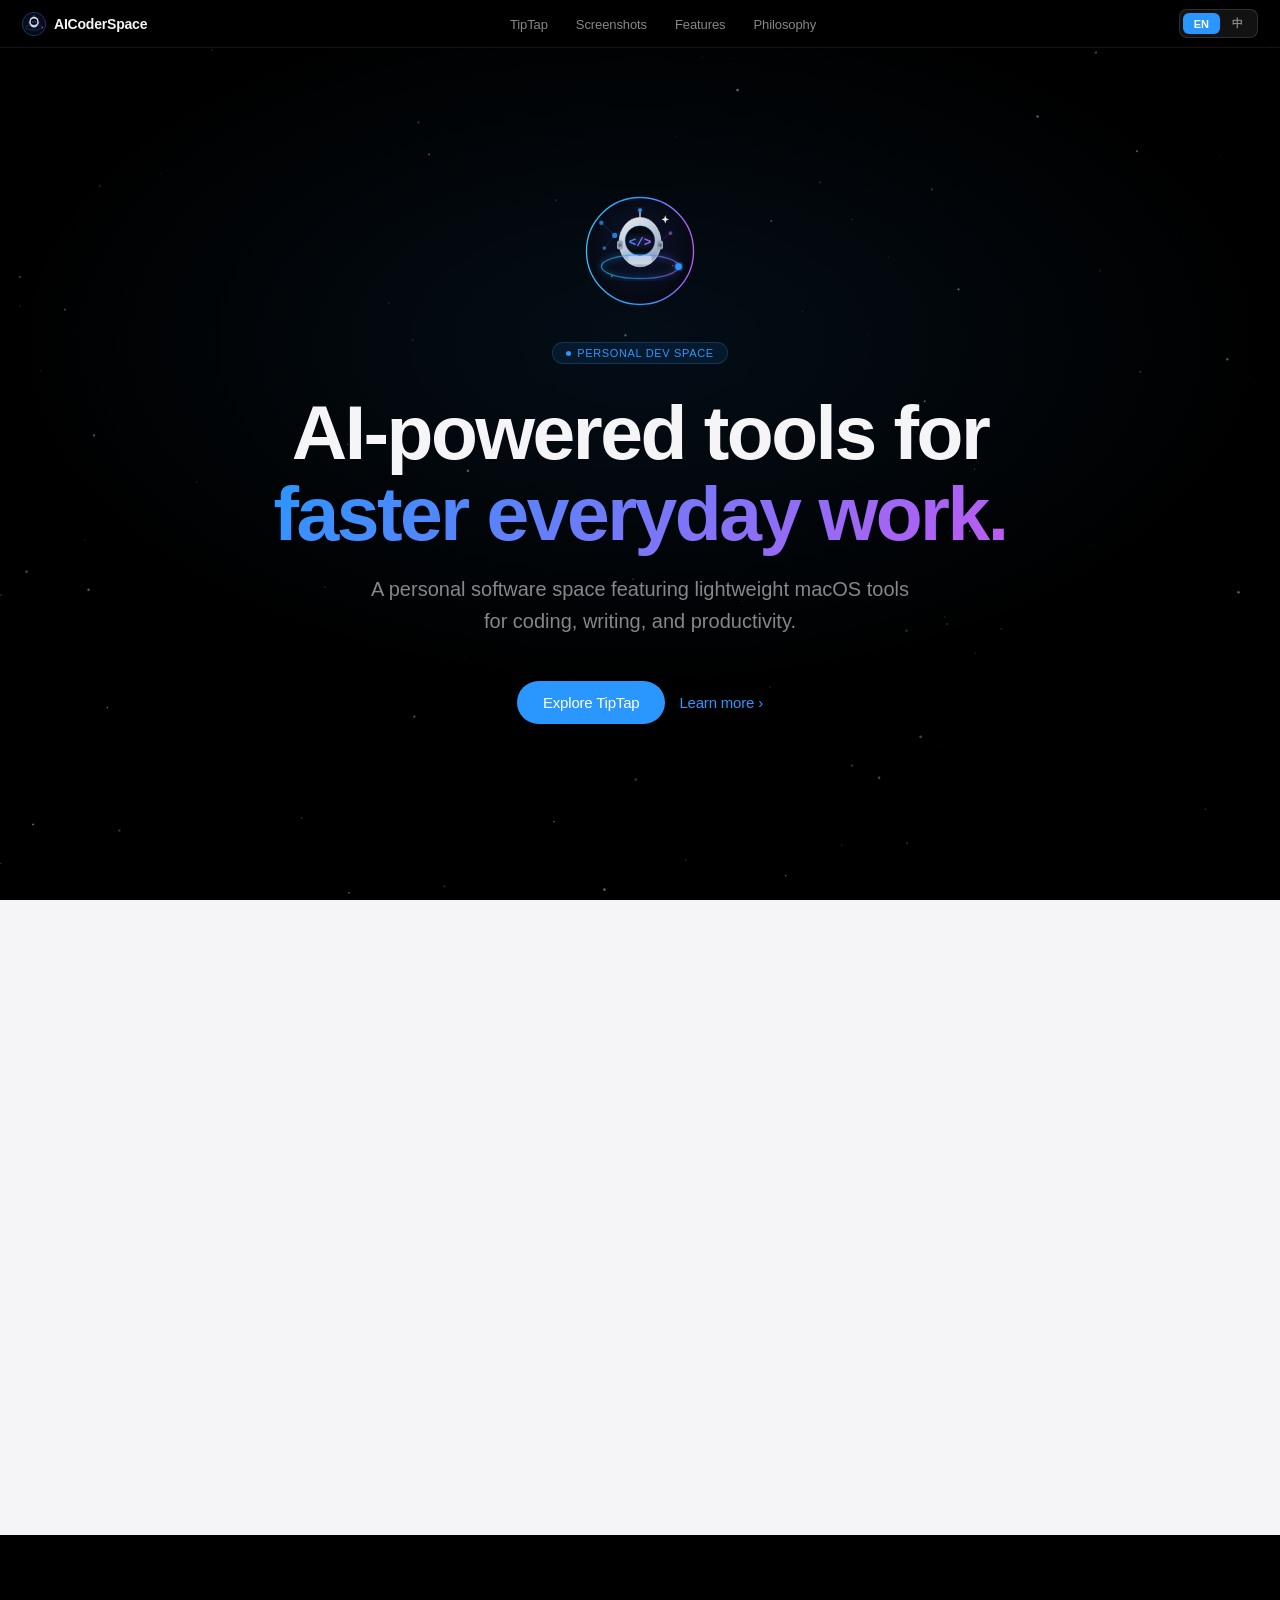
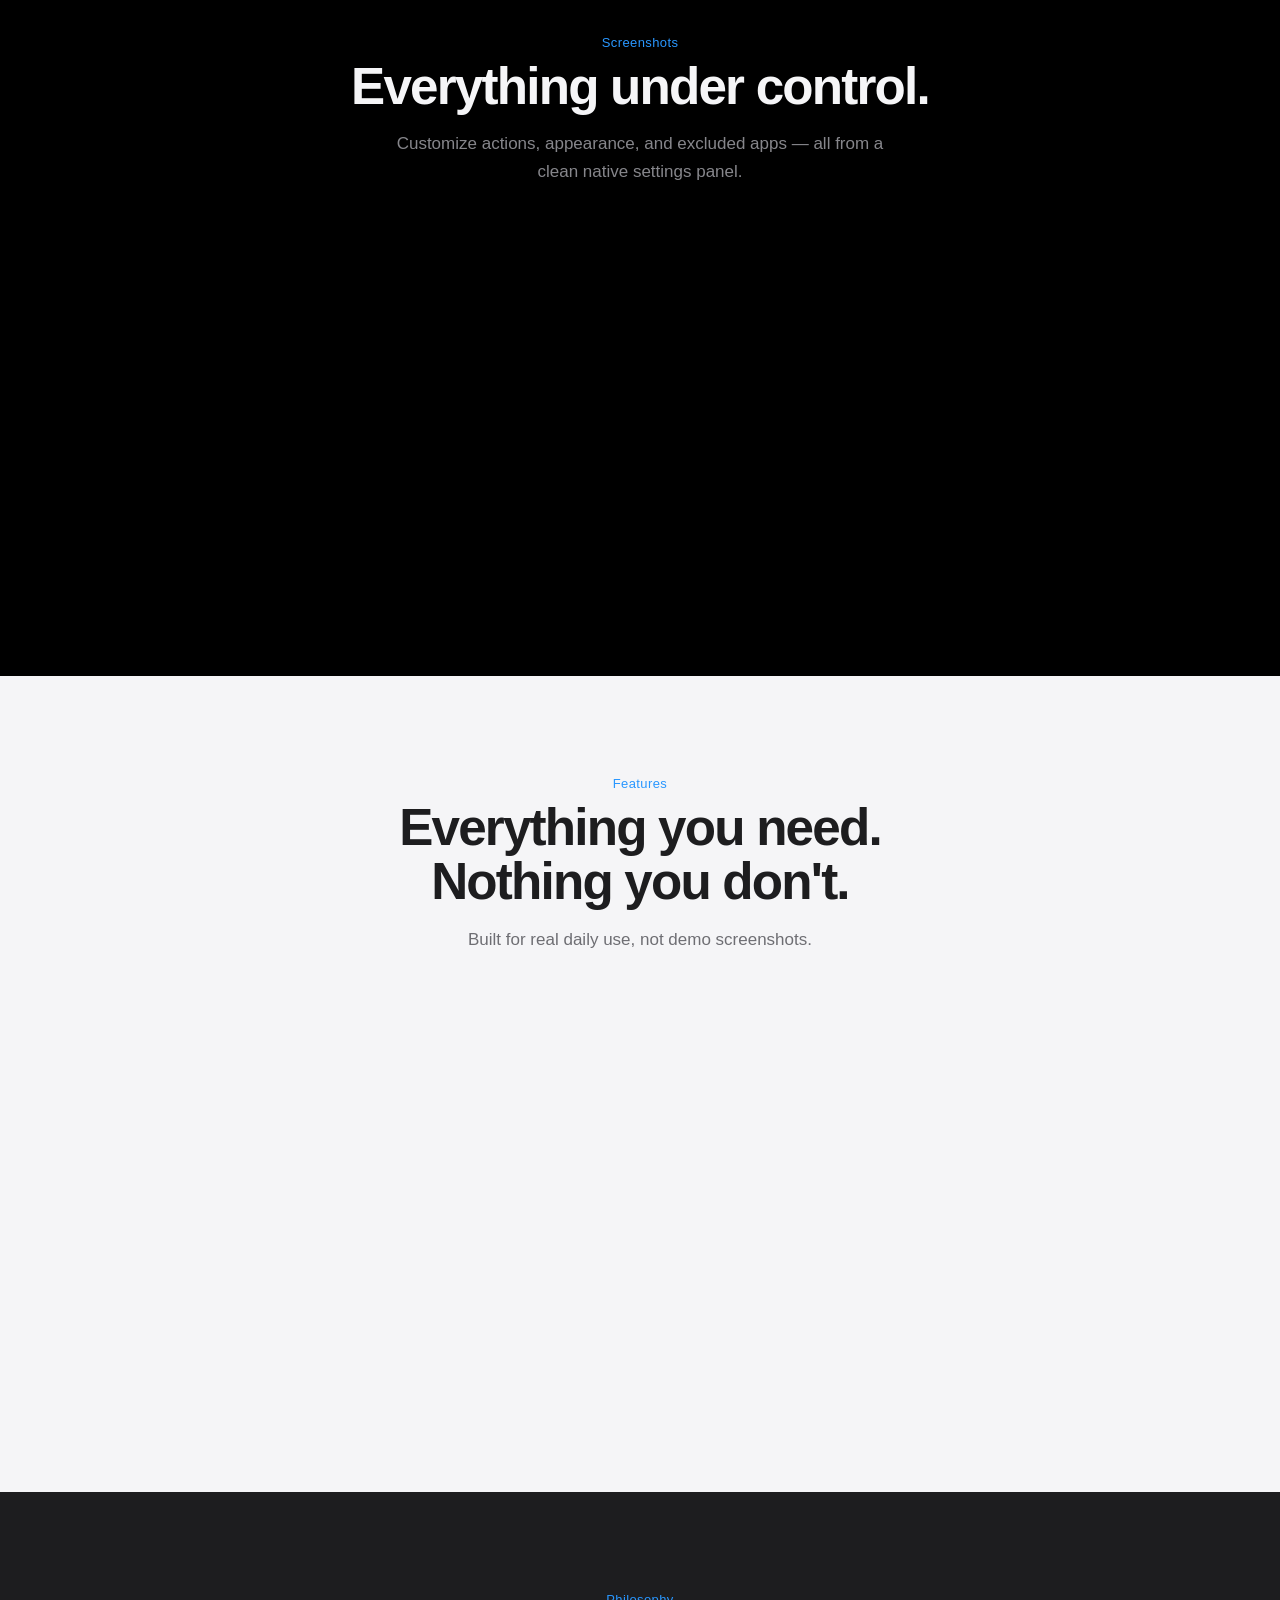
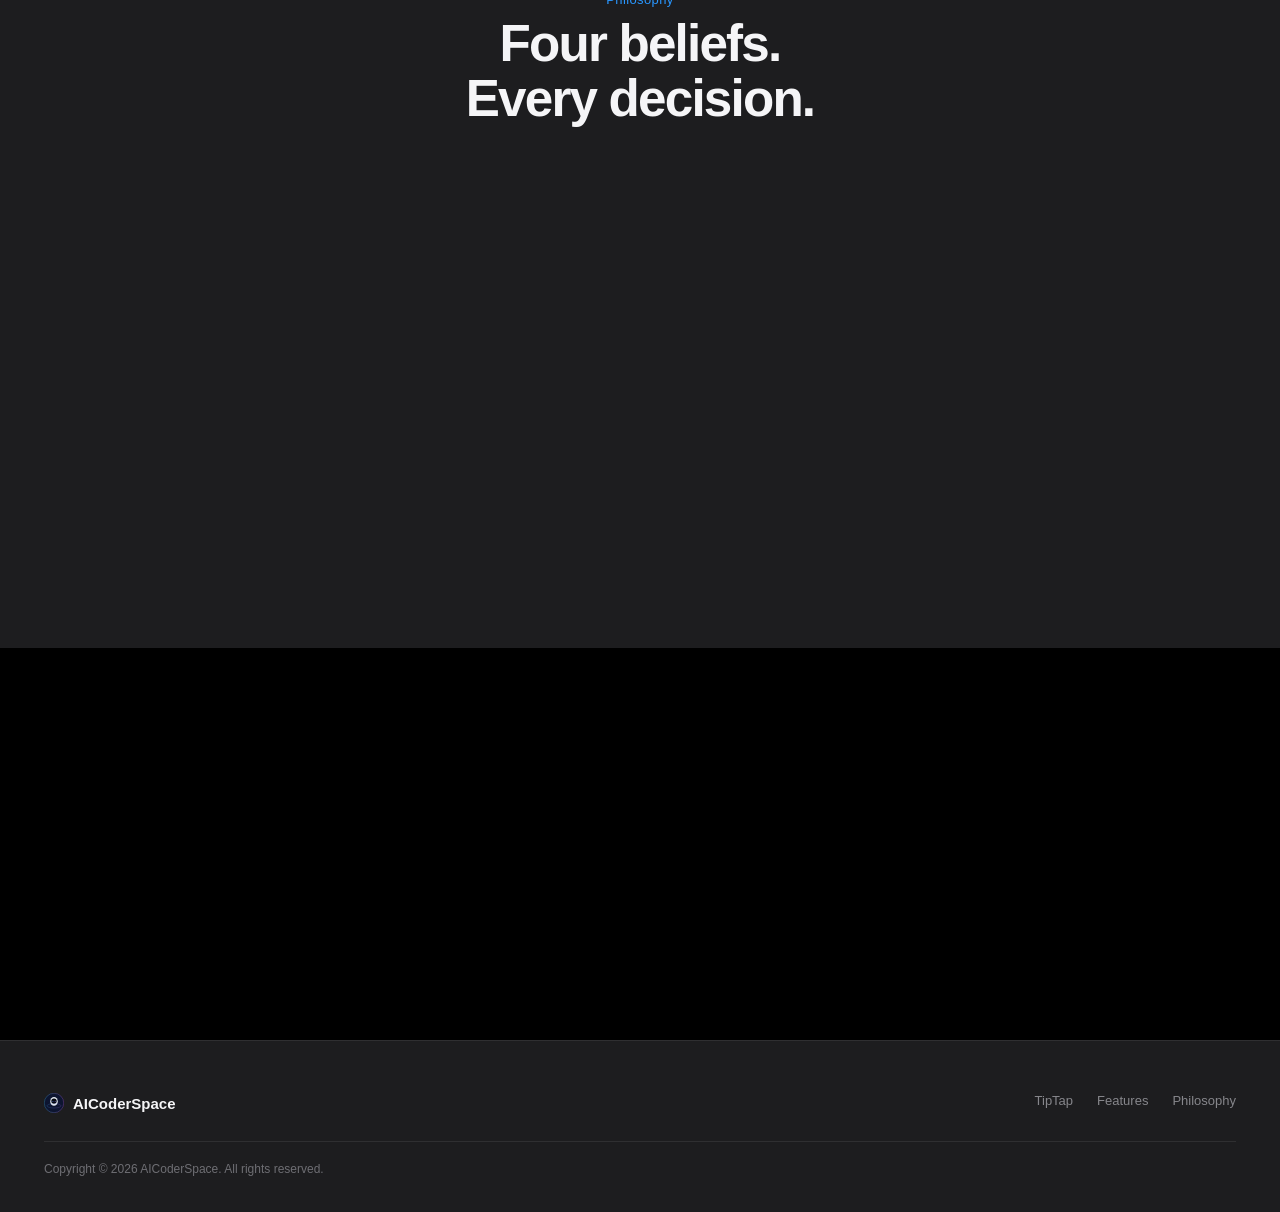
==== commit 643606e7: "Update scroll functions to scrollToSection" ====
--- a/index.html
+++ b/index.html
@@ -82,10 +82,10 @@
     </a>
 
     <ul class="nav-links">
-      <li><a onclick="scrollTo('tiptap')" tabindex="0"><span data-en>TipTap</span><span data-zh>TipTap</span></a></li>
-      <li><a onclick="scrollTo('screenshots')" tabindex="0"><span data-en>Screenshots</span><span data-zh>截图</span></a></li>
-      <li><a onclick="scrollTo('features')" tabindex="0"><span data-en>Features</span><span data-zh>功能</span></a></li>
-      <li><a onclick="scrollTo('philosophy')" tabindex="0"><span data-en>Philosophy</span><span data-zh>理念</span></a></li>
+      <li><a onclick="scrollToSection('tiptap')" tabindex="0"><span data-en>TipTap</span><span data-zh>TipTap</span></a></li>
+      <li><a onclick="scrollToSection('screenshots')" tabindex="0"><span data-en>Screenshots</span><span data-zh>截图</span></a></li>
+      <li><a onclick="scrollToSection('features')" tabindex="0"><span data-en>Features</span><span data-zh>功能</span></a></li>
+      <li><a onclick="scrollToSection('philosophy')" tabindex="0"><span data-en>Philosophy</span><span data-zh>理念</span></a></li>
     </ul>
 
     <div class="lang-toggle" role="group" aria-label="Language toggle">
@@ -157,11 +157,11 @@
     <p class="hero-sub" data-zh>一个个人软件空间，专注于打造用于编程、写作与效率提升的轻量 macOS 工具。</p>
 
     <div class="hero-btns">
-      <a href="#tiptap" class="btn-primary" onclick="event.preventDefault();scrollTo('tiptap')">
+      <a href="#tiptap" class="btn-primary" onclick="event.preventDefault();scrollToSection('tiptap')">
         <span data-en>Explore TipTap</span>
         <span data-zh>探索 TipTap</span>
       </a>
-      <a href="#features" class="btn-text" onclick="event.preventDefault();scrollTo('features')">
+      <a href="#features" class="btn-text" onclick="event.preventDefault();scrollToSection('features')">
         <span data-en>Learn more</span>
         <span data-zh>了解更多</span>
       </a>
@@ -193,7 +193,7 @@
         <p data-en>Select any text on your Mac and a popup appears instantly — copy, search, translate, rewrite, summarize, open links, and more. The best tool gets out of your way.</p>
         <p data-zh>在 Mac 上选中任意文字，弹窗立刻出现——复制、搜索、翻译、改写、总结、打开链接，一触即发。最好的工具，是不打扰你的工具。</p>
 
-        <a href="https://github.com/AICoderSpace/AICoderSpace/releases/tag/0.1.0"
+        <a href="https://github.com/AICoderSpace/TipTap/releases/tag/0.1.0"
            target="_blank" rel="noopener noreferrer"
            class="btn-primary">
           <span data-en>⬇ Download for Mac</span>
@@ -393,9 +393,9 @@
       AICoderSpace
     </div>
     <nav class="footer-links" aria-label="Footer navigation">
-      <a onclick="scrollTo('tiptap')">TipTap</a>
-      <a onclick="scrollTo('features')"><span data-en>Features</span><span data-zh>功能</span></a>
-      <a onclick="scrollTo('philosophy')"><span data-en>Philosophy</span><span data-zh>理念</span></a>
+      <a onclick="scrollToSection('tiptap')">TipTap</a>
+      <a onclick="scrollToSection('features')"><span data-en>Features</span><span data-zh>功能</span></a>
+      <a onclick="scrollToSection('philosophy')"><span data-en>Philosophy</span><span data-zh>理念</span></a>
     </nav>
   </div>
   <p class="footer-copy">
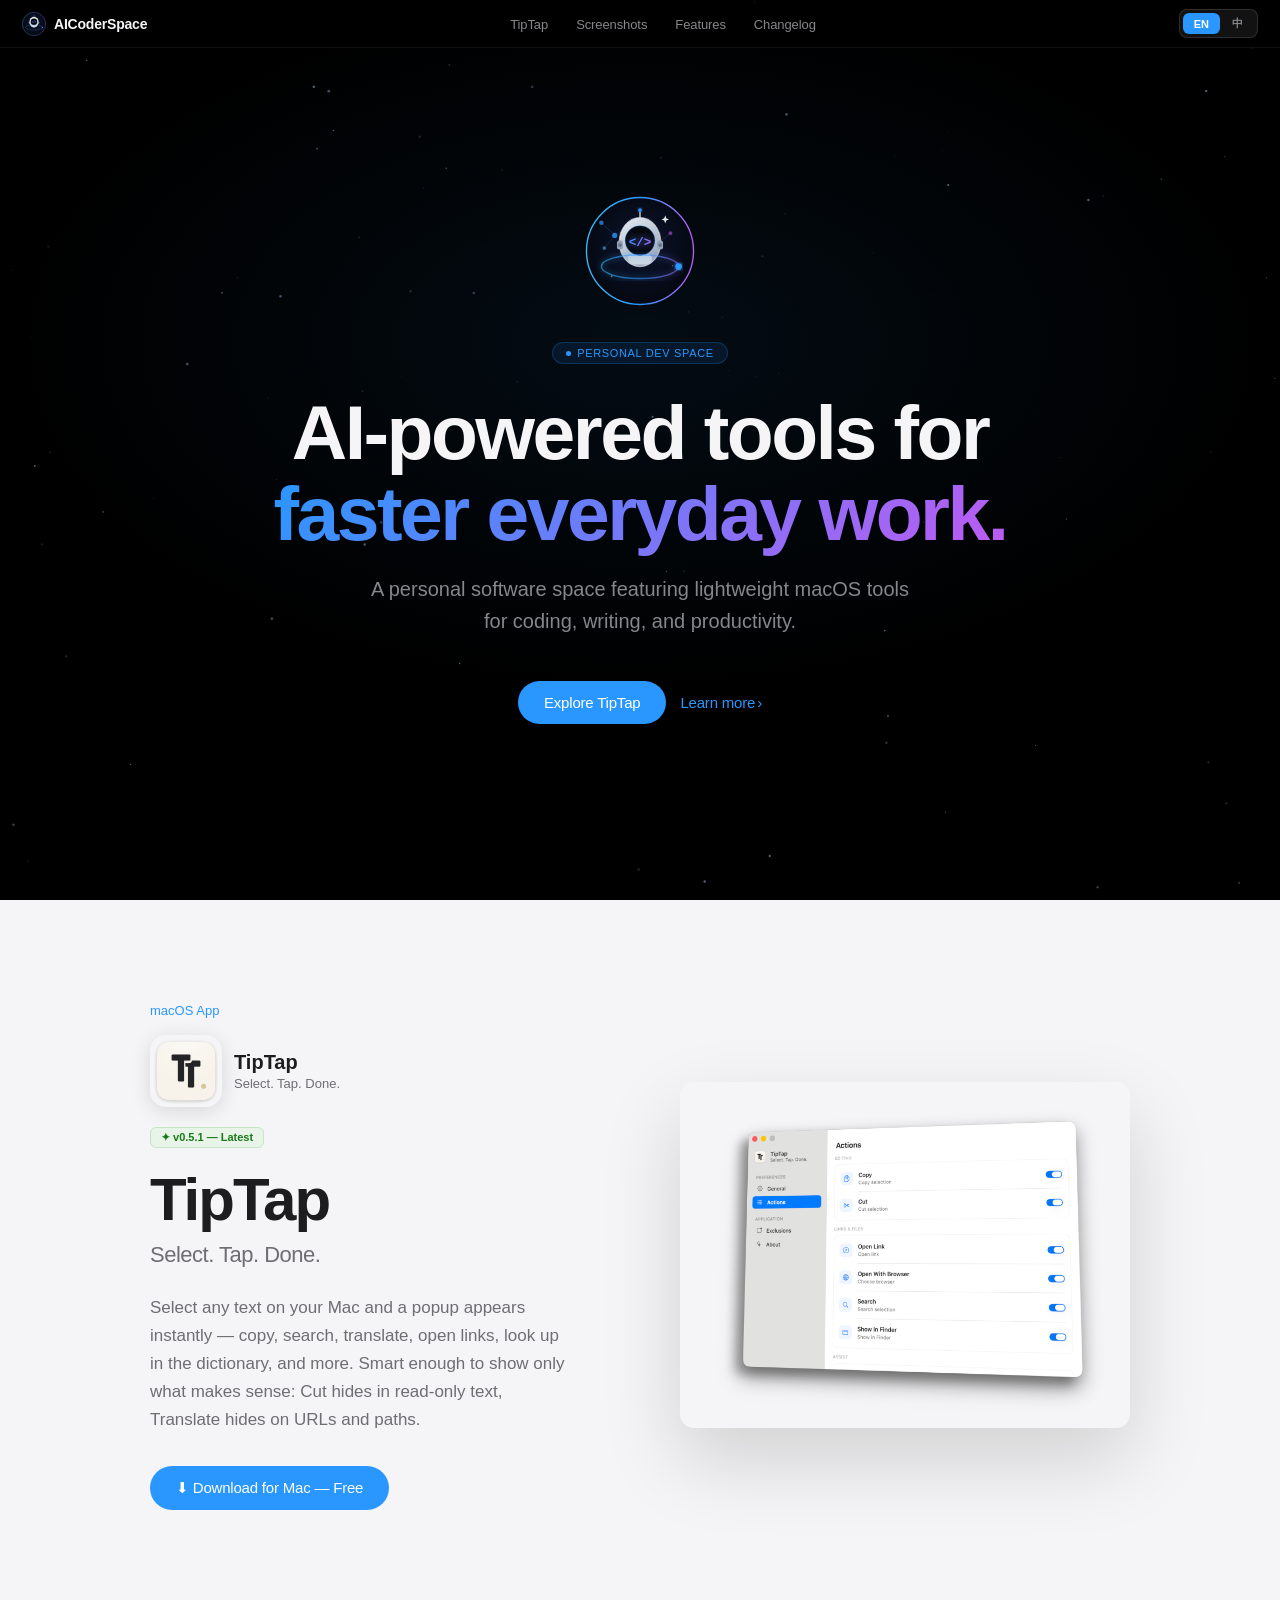
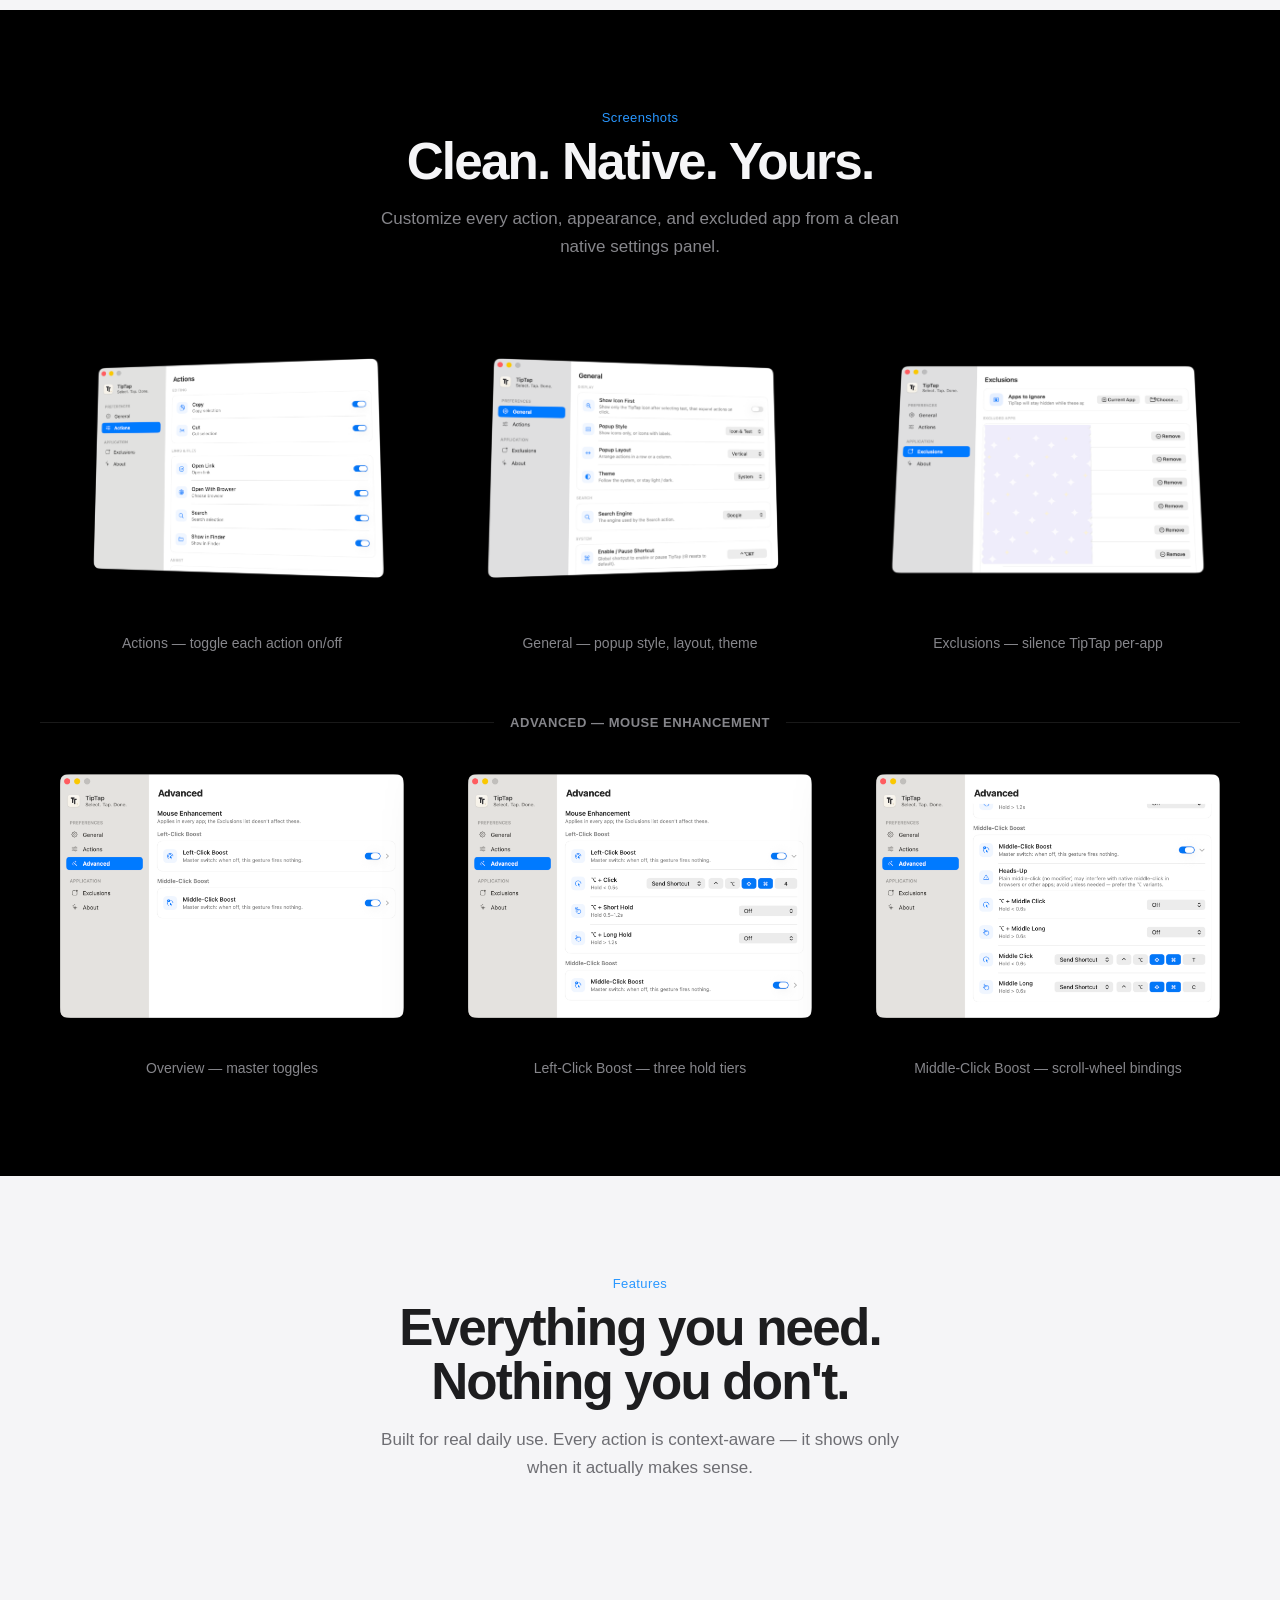
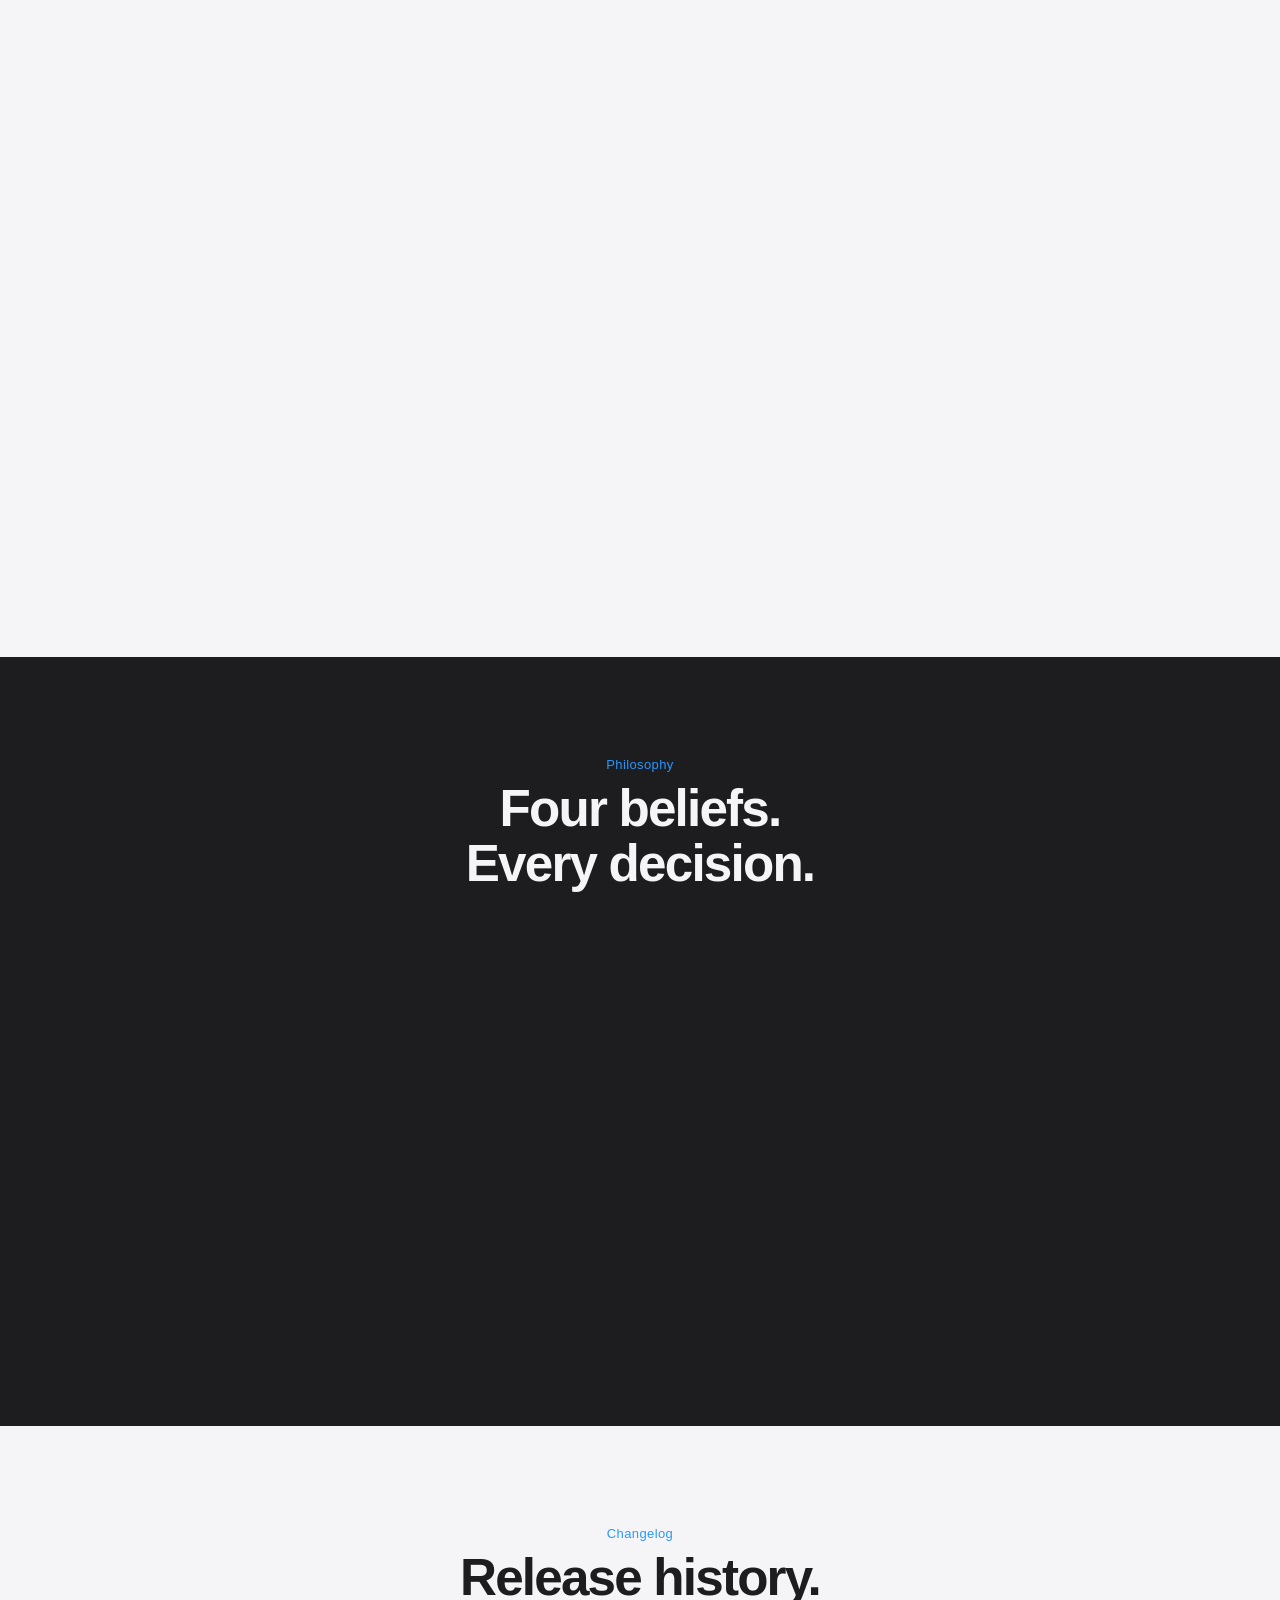
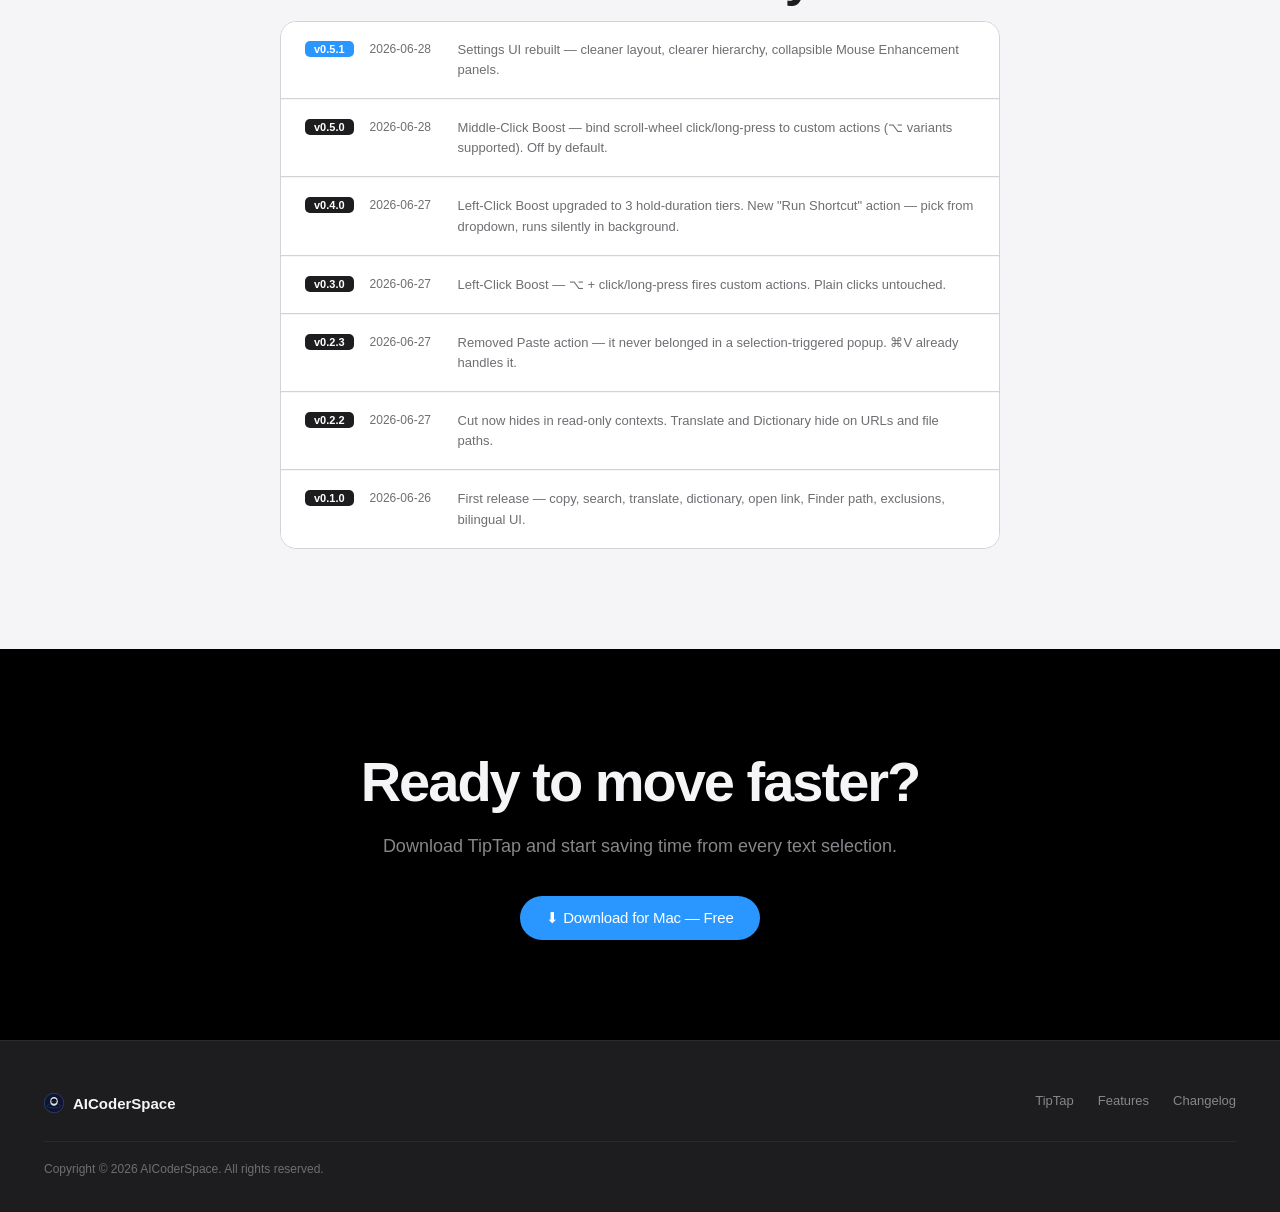
==== commit 80c51af5: "Add files via upload" ====
--- a/index.html
+++ b/index.html
@@ -4,30 +4,29 @@
   <meta charset="UTF-8">
   <meta name="viewport" content="width=device-width, initial-scale=1.0">
 
-  <!-- ── SEO ── -->
+  <!-- SEO -->
   <title>TipTap — Select. Tap. Done. | AICoderSpace</title>
   <meta name="description" content="TipTap is a lightweight macOS productivity tool. Select any text and instantly copy, search, translate, rewrite, or open links — without breaking your flow.">
-  <meta name="keywords" content="TipTap, macOS app, PopClip alternative, text selection tool, productivity, menu bar app, Swift">
+  <meta name="keywords" content="TipTap, macOS app, PopClip alternative, text selection tool, productivity, menu bar app, Swift, Left-Click Boost">
   <meta name="author" content="AICoderSpace">
   <meta name="robots" content="index, follow">
   <link rel="canonical" href="https://aicoderspace.com/">
 
-  <!-- ── Open Graph ── -->
+  <!-- Open Graph -->
   <meta property="og:type" content="website">
   <meta property="og:url" content="https://aicoderspace.com/">
   <meta property="og:title" content="TipTap — Select. Tap. Done.">
   <meta property="og:description" content="A lightweight macOS tool that pops up actions the moment you select text. Copy, search, translate, rewrite — instantly.">
   <meta property="og:image" content="https://aicoderspace.com/images/og-image.png">
   <meta property="og:site_name" content="AICoderSpace">
-  <meta property="og:locale" content="en_US">
-
-  <!-- ── Twitter Card ── -->
+
+  <!-- Twitter Card -->
   <meta name="twitter:card" content="summary_large_image">
   <meta name="twitter:title" content="TipTap — Select. Tap. Done.">
   <meta name="twitter:description" content="A lightweight macOS tool that pops up actions the moment you select text.">
   <meta name="twitter:image" content="https://aicoderspace.com/images/og-image.png">
 
-  <!-- ── Structured Data ── -->
+  <!-- Structured Data -->
   <script type="application/ld+json">
   {
     "@context": "https://schema.org",
@@ -36,18 +35,10 @@
     "operatingSystem": "macOS",
     "applicationCategory": "UtilitiesApplication",
     "description": "A lightweight macOS productivity tool. Select any text and instantly trigger actions — copy, search, translate, rewrite, open links — without breaking your flow.",
-    "author": {
-      "@type": "Organization",
-      "name": "AICoderSpace",
-      "url": "https://aicoderspace.com"
-    },
-    "offers": {
-      "@type": "Offer",
-      "price": "0",
-      "priceCurrency": "USD"
-    },
-    "downloadUrl": "https://github.com/AICoderSpace/AICoderSpace/releases/tag/0.1.0",
-    "softwareVersion": "0.1.0"
+    "author": { "@type": "Organization", "name": "AICoderSpace", "url": "https://aicoderspace.com" },
+    "offers": { "@type": "Offer", "price": "0", "priceCurrency": "USD" },
+    "downloadUrl": "https://github.com/AICoderSpace/TipTap/releases",
+    "softwareVersion": "0.5.1"
   }
   </script>
 
@@ -55,7 +46,7 @@
 </head>
 <body>
 
-<!-- ── Navigation ── -->
+<!-- Nav -->
 <header>
   <nav class="nav" role="navigation" aria-label="Main navigation">
     <a href="/" class="nav-brand" aria-label="AICoderSpace home">
@@ -80,27 +71,23 @@
       </svg>
       AICoderSpace
     </a>
-
     <ul class="nav-links">
-      <li><a onclick="scrollToSection('tiptap')" tabindex="0"><span data-en>TipTap</span><span data-zh>TipTap</span></a></li>
-      <li><a onclick="scrollToSection('screenshots')" tabindex="0"><span data-en>Screenshots</span><span data-zh>截图</span></a></li>
-      <li><a onclick="scrollToSection('features')" tabindex="0"><span data-en>Features</span><span data-zh>功能</span></a></li>
-      <li><a onclick="scrollToSection('philosophy')" tabindex="0"><span data-en>Philosophy</span><span data-zh>理念</span></a></li>
+      <li><a onclick="scrollToSection('tiptap')"><span data-en>TipTap</span><span data-zh>TipTap</span></a></li>
+      <li><a onclick="scrollToSection('screenshots')"><span data-en>Screenshots</span><span data-zh>截图</span></a></li>
+      <li><a onclick="scrollToSection('features')"><span data-en>Features</span><span data-zh>功能</span></a></li>
+      <li><a onclick="scrollToSection('changelog')"><span data-en>Changelog</span><span data-zh>更新</span></a></li>
     </ul>
-
     <div class="lang-toggle" role="group" aria-label="Language toggle">
-      <button class="lang-btn active" id="btn-en" onclick="setLang('en')" aria-pressed="true">EN</button>
-      <button class="lang-btn" id="btn-zh" onclick="setLang('zh')" aria-pressed="false">中</button>
+      <button class="lang-btn active" id="btn-en" onclick="setLang('en')">EN</button>
+      <button class="lang-btn" id="btn-zh" onclick="setLang('zh')">中</button>
     </div>
   </nav>
 </header>
 
-<!-- ── Hero ── -->
+<!-- Hero -->
 <section class="hero" aria-label="Hero">
   <canvas id="star-canvas" aria-hidden="true"></canvas>
   <div class="hero-inner">
-
-    <!-- AICoderSpace logo -->
     <div class="hero-logo" aria-hidden="true">
       <svg width="110" height="110" viewBox="0 0 148 148" fill="none">
         <defs>
@@ -112,14 +99,14 @@
           <filter id="gl2"><feGaussianBlur stdDeviation="6" result="b"/><feMerge><feMergeNode in="b"/><feMergeNode in="SourceGraphic"/></feMerge></filter>
         </defs>
         <circle cx="74" cy="74" r="72" fill="url(#hbg)" stroke="url(#hring)" stroke-width="1.8"/>
-        <line x1="22" y1="36" x2="40" y2="53" stroke="rgba(41,151,255,.3)" stroke-width="1"/>
-        <line x1="40" y1="53" x2="26" y2="70" stroke="rgba(41,151,255,.22)" stroke-width="1"/>
-        <line x1="40" y1="53" x2="55" y2="42" stroke="rgba(41,151,255,.18)" stroke-width="1"/>
+        <line x1="22" y1="36" x2="40" y2="53" stroke="rgba(41,151,255,.28)" stroke-width="1"/>
+        <line x1="40" y1="53" x2="26" y2="70" stroke="rgba(41,151,255,.2)" stroke-width="1"/>
+        <line x1="40" y1="53" x2="55" y2="42" stroke="rgba(41,151,255,.16)" stroke-width="1"/>
         <circle cx="22" cy="36" r="3" fill="#2997ff" opacity=".7"/>
         <circle cx="40" cy="53" r="3.5" fill="#2997ff" opacity=".8"/>
         <circle cx="26" cy="70" r="2.5" fill="#38bdf8" opacity=".55"/>
         <circle cx="55" cy="42" r="2" fill="#bf5af2" opacity=".6"/>
-        <line x1="115" y1="50" x2="100" y2="62" stroke="rgba(191,90,242,.22)" stroke-width="1"/>
+        <line x1="115" y1="50" x2="100" y2="62" stroke="rgba(191,90,242,.2)" stroke-width="1"/>
         <circle cx="115" cy="50" r="2.5" fill="#bf5af2" opacity=".55"/>
         <circle cx="100" cy="62" r="2" fill="#2997ff" opacity=".45"/>
         <path d="M108 26L109.4 30L113 31.5L109.4 33L108 37L106.6 33L103 31.5L106.6 30Z" fill="white" opacity=".9"/>
@@ -143,213 +130,252 @@
         <circle cx="126" cy="95" r="4.5" fill="#2997ff" filter="url(#gl)"/>
       </svg>
     </div>
-
-    <div class="hero-badge">
-      <span class="badge-dot"></span>
-      <span data-en>Personal Dev Space</span>
-      <span data-zh>个人开发者空间</span>
-    </div>
-
+    <div class="hero-badge"><span class="badge-dot"></span><span data-en>Personal Dev Space</span><span data-zh>个人开发者空间</span></div>
     <h1 data-en>AI-powered tools for<br><em>faster everyday work.</em></h1>
     <h1 data-zh>用 AI 打造<br><em>更快的日常工作方式</em></h1>
-
     <p class="hero-sub" data-en>A personal software space featuring lightweight macOS tools for coding, writing, and productivity.</p>
-    <p class="hero-sub" data-zh>一个个人软件空间，专注于打造用于编程、写作与效率提升的轻量 macOS 工具。</p>
-
+    <p class="hero-sub" data-zh>一个个人软件空间，专注打造用于编程、写作与效率提升的轻量 macOS 工具。</p>
     <div class="hero-btns">
       <a href="#tiptap" class="btn-primary" onclick="event.preventDefault();scrollToSection('tiptap')">
-        <span data-en>Explore TipTap</span>
-        <span data-zh>探索 TipTap</span>
+        <span data-en>Explore TipTap</span><span data-zh>探索 TipTap</span>
       </a>
       <a href="#features" class="btn-text" onclick="event.preventDefault();scrollToSection('features')">
-        <span data-en>Learn more</span>
-        <span data-zh>了解更多</span>
+        <span data-en>Learn more</span><span data-zh>了解更多</span>
       </a>
     </div>
   </div>
 </section>
 
-<!-- ── TipTap Product Intro ── -->
+<!-- TipTap Product -->
 <section class="section section-light" id="tiptap" aria-labelledby="tiptap-heading">
   <div class="container">
     <div class="product-intro" data-reveal>
       <div class="pi-left">
-        <p class="eyebrow" data-en>macOS App · v0.1.0</p>
-        <p class="eyebrow" data-zh>macOS 应用 · v0.1.0</p>
+        <p class="eyebrow" data-en>macOS App</p>
+        <p class="eyebrow" data-zh>macOS 应用</p>
 
         <div class="app-icon">
-          <img src="images/TipTapIcon.png" alt="TipTap App Icon" width="64" height="64">
+          <img src="images/TipTapIcon.png" alt="TipTap App Icon" width="72" height="72">
           <div class="app-meta">
             <strong>TipTap</strong>
-            <span data-en>Select. Tap. Done.</span>
-            <span data-zh>选中。点击。完成。</span>
+            <span>Select. Tap. Done.</span>
           </div>
+        </div>
+
+        <div class="version-badge">
+          <span>✦ v0.5.1 — Latest</span>
         </div>
 
         <h2 id="tiptap-heading">TipTap</h2>
         <p class="tagline" data-en>Select. Tap. Done.</p>
-        <p class="tagline" data-zh>选中。点击。完成。</p>
-
-        <p data-en>Select any text on your Mac and a popup appears instantly — copy, search, translate, rewrite, summarize, open links, and more. The best tool gets out of your way.</p>
-        <p data-zh>在 Mac 上选中任意文字，弹窗立刻出现——复制、搜索、翻译、改写、总结、打开链接，一触即发。最好的工具，是不打扰你的工具。</p>
-
-        <a href="https://github.com/AICoderSpace/TipTap/releases/tag/0.1.0"
-           target="_blank" rel="noopener noreferrer"
-           class="btn-primary">
-          <span data-en>⬇ Download for Mac</span>
-          <span data-zh>⬇ 下载 Mac 版</span>
+        <p class="tagline" data-zh>选中即用</p>
+
+        <p data-en>Select any text on your Mac and a popup appears instantly — copy, search, translate, open links, look up in the dictionary, and more. Smart enough to show only what makes sense: Cut hides in read-only text, Translate hides on URLs and paths.</p>
+        <p data-zh>在 Mac 上选中任意文字，弹窗立刻出现——复制、搜索、翻译、打开链接、系统字典查词，一触即发。足够聪明：只读内容不显示剪切，URL 和路径不显示翻译。</p>
+
+        <a href="https://github.com/AICoderSpace/TipTap/releases"
+           target="_blank" rel="noopener noreferrer" class="btn-primary">
+          <span data-en>⬇ Download for Mac — Free</span>
+          <span data-zh>⬇ 免费下载 Mac 版</span>
         </a>
       </div>
 
       <div class="pi-right">
         <img src="images/screenshot-actions.png"
-             alt="TipTap Actions settings panel showing Copy, Paste, Cut, Open Link, Search and other actions"
-             width="480" style="width:100%;max-width:480px;border-radius:14px;box-shadow:0 32px 80px rgba(0,0,0,.18);">
-      </div>
-    </div>
-  </div>
-</section>
-
-<!-- ── Screenshots ── -->
+             alt="TipTap Actions settings panel"
+             width="480"
+             style="width:100%;max-width:480px;border-radius:14px;box-shadow:0 32px 80px rgba(0,0,0,.15);">
+      </div>
+    </div>
+  </div>
+</section>
+
+<!-- Screenshots -->
 <section class="section section-dark" id="screenshots" aria-labelledby="screenshots-heading">
   <div class="container-wide">
     <p class="section-eyebrow" data-en>Screenshots</p>
     <p class="section-eyebrow" data-zh>应用截图</p>
-    <h2 class="section-title" id="screenshots-heading" data-en>Everything under control.</h2>
-    <h2 class="section-title" data-zh>一切尽在掌控。</h2>
-    <p class="section-sub" data-en>Customize actions, appearance, and excluded apps — all from a clean native settings panel.</p>
-    <p class="section-sub" data-zh>在简洁的原生设置面板中，自定义操作、外观与排除 App，随心所欲。</p>
+    <h2 class="section-title" id="screenshots-heading" data-en>Clean. Native. Yours.</h2>
+    <h2 class="section-title" data-zh>简洁、原生、专属于你</h2>
+    <p class="section-sub" data-en>Customize every action, appearance, and excluded app from a clean native settings panel.</p>
+    <p class="section-sub" data-zh>在简洁的原生设置面板中，自定义每个操作、外观与排除列表。</p>
 
     <div class="screenshots-grid">
       <figure class="screenshot-item" data-reveal>
         <img src="images/screenshot-actions.png"
-             alt="TipTap Actions settings — toggle Copy, Paste, Cut, Open Link, Search, Show in Finder and more"
+             alt="TipTap Actions settings — toggle Copy, Cut, Search, Open Link, Dictionary and more"
              loading="lazy">
         <figcaption class="screenshot-caption">
-          <span data-en>Actions</span><span data-zh>操作设置</span>
+          <span data-en>Actions — toggle each action on/off</span>
+          <span data-zh>操作设置 — 按需开关每个动作</span>
         </figcaption>
       </figure>
-
-      <figure class="screenshot-item" data-reveal style="transition-delay:.12s">
+      <figure class="screenshot-item" data-reveal style="transition-delay:.1s">
         <img src="images/screenshot-general.png"
-             alt="TipTap General settings — popup style, layout, theme, search engine, and keyboard shortcut"
+             alt="TipTap General settings — popup style, layout, theme, search engine, keyboard shortcut"
              loading="lazy">
         <figcaption class="screenshot-caption">
-          <span data-en>General</span><span data-zh>通用设置</span>
+          <span data-en>General — popup style, layout, theme</span>
+          <span data-zh>通用设置 — 样式、布局、主题</span>
         </figcaption>
       </figure>
-
-      <figure class="screenshot-item" data-reveal style="transition-delay:.24s">
+      <figure class="screenshot-item" data-reveal style="transition-delay:.2s">
         <img src="images/screenshot-exclusions.png"
-             alt="TipTap Exclusions settings — add apps to ignore list so TipTap stays hidden in those apps"
+             alt="TipTap Exclusions — add apps to ignore list"
              loading="lazy">
         <figcaption class="screenshot-caption">
-          <span data-en>Exclusions</span><span data-zh>排除列表</span>
+          <span data-en>Exclusions — silence TipTap per-app</span>
+          <span data-zh>排除列表 — 按 App 静默 TipTap</span>
         </figcaption>
       </figure>
     </div>
-  </div>
-</section>
-
-<!-- ── Features ── -->
+
+    <div class="screenshots-subgroup" data-reveal>
+      <div class="screenshots-divider">
+        <span data-en>Advanced — Mouse Enhancement</span>
+        <span data-zh>高级设置 — 鼠标增强</span>
+      </div>
+      <div class="screenshots-grid">
+        <figure class="screenshot-item">
+          <img src="images/screenshot-advanced-1.png"
+               alt="TipTap Advanced settings — Left-Click Boost and Middle-Click Boost overview"
+               loading="lazy">
+          <figcaption class="screenshot-caption">
+            <span data-en>Overview — master toggles</span>
+            <span data-zh>总览 — 主开关</span>
+          </figcaption>
+        </figure>
+        <figure class="screenshot-item">
+          <img src="images/screenshot-advanced-2.png"
+               alt="TipTap Left-Click Boost — ⌥+Click, Short Hold, Long Hold bindings"
+               loading="lazy">
+          <figcaption class="screenshot-caption">
+            <span data-en>Left-Click Boost — three hold tiers</span>
+            <span data-zh>左键加强 — 三档时长配置</span>
+          </figcaption>
+        </figure>
+        <figure class="screenshot-item">
+          <img src="images/screenshot-advanced-3.png"
+               alt="TipTap Middle-Click Boost — scroll-wheel click bindings"
+               loading="lazy">
+          <figcaption class="screenshot-caption">
+            <span data-en>Middle-Click Boost — scroll-wheel bindings</span>
+            <span data-zh>中键加强 — 滚轮键绑定</span>
+          </figcaption>
+        </figure>
+      </div>
+    </div>
+  </div>
+</section>
+
+<!-- Features -->
 <section class="section section-light" id="features" aria-labelledby="features-heading">
   <div class="container">
     <p class="section-eyebrow" data-en>Features</p>
     <p class="section-eyebrow" data-zh>功能</p>
     <h2 class="section-title" id="features-heading" data-en>Everything you need.<br>Nothing you don't.</h2>
     <h2 class="section-title" data-zh>刚好够用，绝不多余。</h2>
-    <p class="section-sub" data-en>Built for real daily use, not demo screenshots.</p>
-    <p class="section-sub" data-zh>为真实日常使用设计，而非产品截图。</p>
+    <p class="section-sub" data-en>Built for real daily use. Every action is context-aware — it shows only when it actually makes sense.</p>
+    <p class="section-sub" data-zh>为真实日常使用设计。每个动作都感知上下文——只在真正合适的时候出现。</p>
+
+    <!-- What's new highlight -->
+    <div class="whats-new" data-reveal>
+      <span class="wn-badge" data-en>New in v0.5</span>
+      <span class="wn-badge" data-zh>v0.5 新增</span>
+      <ul class="wn-list">
+        <li data-en><strong>Left-Click Boost</strong> — hold ⌥ Option and click or long-press to fire custom actions: send a shortcut, open an app, or run a Shortcut workflow. Three hold-duration tiers.</li>
+        <li data-en><strong>Middle-Click Boost</strong> — bind the scroll-wheel click to custom actions, with ⌥ Option variants. Off by default.</li>
+        <li data-en><strong>Run Shortcut</strong> — pick from your existing Shortcuts in a dropdown; runs silently in the background, no app window.</li>
+        <li data-zh><strong>左键加强</strong> — 按住 ⌥ Option 单击或长按，触发自定义动作：发送快捷键、打开 App 或运行 Shortcuts。三档时长。</li>
+        <li data-zh><strong>中键加强</strong> — 将滚轮键绑定自定义动作，支持 ⌥ 组合。默认关闭。</li>
+        <li data-zh><strong>运行快捷指令</strong> — 从下拉列表直接选择快捷指令，静默后台运行，不打开 Shortcuts.app。</li>
+      </ul>
+    </div>
 
     <div class="feat-grid" data-reveal>
       <article class="feat-cell">
-        <div class="feat-icon" aria-hidden="true">⚡</div>
-        <h3 data-en>Instant Actions</h3>
-        <h3 data-zh>即时操作</h3>
-        <p data-en>Select text — popup appears. No shortcut to remember, no menu to dig through.</p>
-        <p data-zh>选中文字，弹窗出现。无需记快捷键，无需翻菜单。</p>
-      </article>
-      <article class="feat-cell">
-        <div class="feat-icon" aria-hidden="true">🍎</div>
-        <h3 data-en>Truly Native</h3>
-        <h3 data-zh>真正原生</h3>
-        <p data-en>Built with SwiftPM. Lives in your menu bar. Feels exactly like macOS.</p>
-        <p data-zh>基于 SwiftPM 构建，常驻菜单栏，用起来像系统自带。</p>
-      </article>
-      <article class="feat-cell">
-        <div class="feat-icon" aria-hidden="true">⚙️</div>
-        <h3 data-en>Custom Workflows</h3>
-        <h3 data-zh>自定义工作流</h3>
-        <p data-en>Enable or disable each action. Configure search engine, popup style, and layout.</p>
-        <p data-zh>按需开关每个操作，自定义搜索引擎、弹窗样式与布局。</p>
-      </article>
-      <article class="feat-cell">
-        <div class="feat-icon" aria-hidden="true">🪶</div>
-        <h3 data-en>Lightweight</h3>
-        <h3 data-zh>轻量快速</h3>
-        <p data-en>Tiny footprint. Instant popup. Doesn't slow your Mac at all.</p>
-        <p data-zh>极小占用，弹窗即时响应，不拖慢你的 Mac 半分。</p>
-      </article>
-      <article class="feat-cell">
-        <div class="feat-icon" aria-hidden="true">🔒</div>
-        <h3 data-en>Privacy First</h3>
-        <h3 data-zh>隐私优先</h3>
-        <p data-en>No data leaves your Mac. No accounts, no telemetry, no cloud sync.</p>
-        <p data-zh>数据不离开设备。无账号、无遥测、无云同步。</p>
-      </article>
-      <article class="feat-cell">
-        <div class="feat-icon" aria-hidden="true">🚫</div>
-        <h3 data-en>App Exclusions</h3>
-        <h3 data-zh>App 排除列表</h3>
-        <p data-en>Add apps to the ignore list. TipTap stays hidden exactly where you don't need it.</p>
-        <p data-zh>将 App 加入排除列表，TipTap 在不需要的地方自动隐藏。</p>
-      </article>
-    </div>
-  </div>
-</section>
-
-<!-- ── Philosophy ── -->
+        <div class="feat-icon">⚡</div>
+        <h4 data-en>Instant Actions</h4>
+        <h4 data-zh>即时操作</h4>
+        <p data-en>Select text, popup appears. No shortcut to memorize, no menu to dig through.</p>
+        <p data-zh>选中文字，弹窗即现。无需记快捷键，无需翻菜单。</p>
+      </article>
+      <article class="feat-cell">
+        <div class="feat-icon">🧠</div>
+        <h4 data-en>Context-Aware</h4>
+        <h4 data-zh>感知上下文</h4>
+        <p data-en>Cut hides in read-only text. Translate and Dictionary hide on URLs and file paths. Only relevant actions shown.</p>
+        <p data-zh>只读内容不显示剪切；URL 和路径不显示翻译和查词。只呈现真正有意义的动作。</p>
+      </article>
+      <article class="feat-cell">
+        <div class="feat-icon">🖱️</div>
+        <h4 data-en>Mouse Boost</h4>
+        <h4 data-zh>鼠标增强</h4>
+        <p data-en>⌥ + click or scroll-wheel click to fire custom actions — shortcuts, apps, or Shortcut workflows.</p>
+        <p data-zh>⌥+点击或滚轮键触发自定义动作——快捷键、打开 App、运行快捷指令。</p>
+      </article>
+      <article class="feat-cell">
+        <div class="feat-icon">🍎</div>
+        <h4 data-en>Truly Native</h4>
+        <h4 data-zh>真正原生</h4>
+        <p data-en>Built with SwiftPM. Lives in your menu bar. Classic macOS inline Look Up popover.</p>
+        <p data-zh>SwiftPM 构建，常驻菜单栏，经典 macOS 内联查词浮窗。</p>
+      </article>
+      <article class="feat-cell">
+        <div class="feat-icon">🔒</div>
+        <h4 data-en>Privacy First</h4>
+        <h4 data-zh>隐私优先</h4>
+        <p data-en>No data leaves your Mac. No accounts, no telemetry, no cloud. Sensitive apps excluded by default.</p>
+        <p data-zh>数据不离开设备。无账号、无遥测、无云端。敏感 App 默认排除。</p>
+      </article>
+      <article class="feat-cell">
+        <div class="feat-icon">⚙️</div>
+        <h4 data-en>Fully Configurable</h4>
+        <h4 data-zh>完全可配置</h4>
+        <p data-en>Toggle each action, set popup style, layout, theme, search engine, per-app exclusions, and global shortcut.</p>
+        <p data-zh>按需开关每个动作，设置弹窗样式、布局、主题、搜索引擎、排除列表与全局快捷键。</p>
+      </article>
+    </div>
+  </div>
+</section>
+
+<!-- Philosophy -->
 <section class="section section-gray" id="philosophy" aria-labelledby="philosophy-heading">
   <div class="container" style="max-width:720px">
     <p class="section-eyebrow" data-en>Philosophy</p>
     <p class="section-eyebrow" data-zh>产品理念</p>
     <h2 class="section-title" id="philosophy-heading" data-en>Four beliefs.<br>Every decision.</h2>
     <h2 class="section-title" data-zh>四个信念，每个决策。</h2>
-
     <div class="phil-list" data-reveal>
       <div class="phil-item">
-        <span class="phil-num" aria-hidden="true">01</span>
+        <span class="phil-num">01</span>
         <div>
-          <h3 data-en>Simple</h3>
-          <h3 data-zh>简单</h3>
-          <p data-en>One gesture. Works out of the box. No configuration needed to start using it.</p>
+          <h4 data-en>Simple</h4><h4 data-zh>简单</h4>
+          <p data-en>One gesture. Works out of the box. No configuration needed to start.</p>
           <p data-zh>一个手势，开箱即用，无需任何配置。</p>
         </div>
       </div>
       <div class="phil-item">
-        <span class="phil-num" aria-hidden="true">02</span>
+        <span class="phil-num">02</span>
         <div>
-          <h3 data-en>Fast</h3>
-          <h3 data-zh>快速</h3>
+          <h4 data-en>Fast</h4><h4 data-zh>快速</h4>
           <p data-en>If it adds latency, it doesn't ship. Speed is not a feature — it's the baseline.</p>
           <p data-zh>有延迟，就不发布。速度不是功能，而是底线。</p>
         </div>
       </div>
       <div class="phil-item">
-        <span class="phil-num" aria-hidden="true">03</span>
+        <span class="phil-num">03</span>
         <div>
-          <h3 data-en>Non-disruptive</h3>
-          <h3 data-zh>不打断工作流</h3>
-          <p data-en>Disappears the moment you don't need it. Never breaks your focus or rhythm.</p>
-          <p data-zh>不需要时立刻消失，绝不打断你的专注状态。</p>
+          <h4 data-en>Non-disruptive</h4><h4 data-zh>不打断工作流</h4>
+          <p data-en>Disappears the moment you don't need it. Never breaks your focus.</p>
+          <p data-zh>不需要时立刻消失，绝不打断你的专注。</p>
         </div>
       </div>
       <div class="phil-item">
-        <span class="phil-num" aria-hidden="true">04</span>
+        <span class="phil-num">04</span>
         <div>
-          <h3 data-en>Real-world</h3>
-          <h3 data-zh>为真实使用设计</h3>
-          <p data-en>Designed for actual daily use — not a feature checklist, not a demo video.</p>
+          <h4 data-en>Real-world</h4><h4 data-zh>为真实使用设计</h4>
+          <p data-en>Designed for actual daily use — not a feature list, not a demo video.</p>
           <p data-zh>为日常真实场景设计，而非功能清单或演示视频。</p>
         </div>
       </div>
@@ -357,17 +383,70 @@
   </div>
 </section>
 
-<!-- ── CTA ── -->
+<!-- Changelog -->
+<section class="section section-light" id="changelog" aria-labelledby="changelog-heading">
+  <div class="container" style="max-width:720px">
+    <p class="section-eyebrow" data-en>Changelog</p>
+    <p class="section-eyebrow" data-zh>更新日志</p>
+    <h2 class="section-title" id="changelog-heading" data-en>Release history.</h2>
+    <h2 class="section-title" data-zh>版本历史</h2>
+    <div class="changelog-strip" data-reveal>
+      <div class="cl-item">
+        <span class="cl-ver latest">v0.5.1</span>
+        <span class="cl-date">2026-06-28</span>
+        <span class="cl-desc" data-en>Settings UI rebuilt — cleaner layout, clearer hierarchy, collapsible Mouse Enhancement panels.</span>
+        <span class="cl-desc" data-zh>设置界面重构——更清晰的布局层级，鼠标增强面板默认折叠。</span>
+      </div>
+      <div class="cl-item">
+        <span class="cl-ver">v0.5.0</span>
+        <span class="cl-date">2026-06-28</span>
+        <span class="cl-desc" data-en>Middle-Click Boost — bind scroll-wheel click/long-press to custom actions (⌥ variants supported). Off by default.</span>
+        <span class="cl-desc" data-zh>中键加强——滚轮键单击/长按触发自定义动作，支持 ⌥ 组合，默认关闭。</span>
+      </div>
+      <div class="cl-item">
+        <span class="cl-ver">v0.4.0</span>
+        <span class="cl-date">2026-06-27</span>
+        <span class="cl-desc" data-en>Left-Click Boost upgraded to 3 hold-duration tiers. New "Run Shortcut" action — pick from dropdown, runs silently in background.</span>
+        <span class="cl-desc" data-zh>左键加强升级三档时长，新增「运行快捷指令」动作，下拉选择，后台静默运行。</span>
+      </div>
+      <div class="cl-item">
+        <span class="cl-ver">v0.3.0</span>
+        <span class="cl-date">2026-06-27</span>
+        <span class="cl-desc" data-en>Left-Click Boost — ⌥ + click/long-press fires custom actions. Plain clicks untouched.</span>
+        <span class="cl-desc" data-zh>左键加强——⌥+单击/长按触发自定义动作，普通点击完全不受影响。</span>
+      </div>
+      <div class="cl-item">
+        <span class="cl-ver">v0.2.3</span>
+        <span class="cl-date">2026-06-27</span>
+        <span class="cl-desc" data-en>Removed Paste action — it never belonged in a selection-triggered popup. ⌘V already handles it.</span>
+        <span class="cl-desc" data-zh>移除「粘贴」动作——粘贴作用于光标而非选区，⌘V 本就搞定。</span>
+      </div>
+      <div class="cl-item">
+        <span class="cl-ver">v0.2.2</span>
+        <span class="cl-date">2026-06-27</span>
+        <span class="cl-desc" data-en>Cut now hides in read-only contexts. Translate and Dictionary hide on URLs and file paths.</span>
+        <span class="cl-desc" data-zh>只读内容不显示剪切；URL 和路径不显示翻译与查词。</span>
+      </div>
+      <div class="cl-item">
+        <span class="cl-ver">v0.1.0</span>
+        <span class="cl-date">2026-06-26</span>
+        <span class="cl-desc" data-en>First release — copy, search, translate, dictionary, open link, Finder path, exclusions, bilingual UI.</span>
+        <span class="cl-desc" data-zh>首个版本——复制、搜索、翻译、查词、打开链接、Finder 路径、排除列表、双语界面。</span>
+      </div>
+    </div>
+  </div>
+</section>
+
+<!-- CTA -->
 <section class="section section-dark" aria-label="Download call to action">
   <div class="container">
     <div class="cta-banner" data-reveal>
       <h2 data-en>Ready to move faster?</h2>
       <h2 data-zh>准备好提速了吗？</h2>
-      <p data-en>Download TipTap and start saving time with every text selection.</p>
+      <p data-en>Download TipTap and start saving time from every text selection.</p>
       <p data-zh>下载 TipTap，从每一次选中文字开始节省时间。</p>
-      <a href="https://github.com/AICoderSpace/TipTap/releases/tag/0.1.0"
-         target="_blank" rel="noopener noreferrer"
-         class="btn-primary">
+      <a href="https://github.com/AICoderSpace/TipTap/releases"
+         target="_blank" rel="noopener noreferrer" class="btn-primary">
         <span data-en>⬇ Download for Mac — Free</span>
         <span data-zh>⬇ 免费下载 Mac 版</span>
       </a>
@@ -375,7 +454,7 @@
   </div>
 </section>
 
-<!-- ── Footer ── -->
+<!-- Footer -->
 <footer class="footer" role="contentinfo">
   <div class="footer-top">
     <div class="footer-brand">
@@ -395,7 +474,7 @@
     <nav class="footer-links" aria-label="Footer navigation">
       <a onclick="scrollToSection('tiptap')">TipTap</a>
       <a onclick="scrollToSection('features')"><span data-en>Features</span><span data-zh>功能</span></a>
-      <a onclick="scrollToSection('philosophy')"><span data-en>Philosophy</span><span data-zh>理念</span></a>
+      <a onclick="scrollToSection('changelog')"><span data-en>Changelog</span><span data-zh>更新</span></a>
     </nav>
   </div>
   <p class="footer-copy">
--- a/css/style.css
+++ b/css/style.css
@@ -36,39 +36,34 @@
   height: var(--nav-h);
   display: flex; align-items: center; justify-content: space-between;
   padding: 0 22px;
-  background: rgba(0, 0, 0, 0.78);
+  background: rgba(0,0,0,.78);
   backdrop-filter: saturate(180%) blur(20px);
   -webkit-backdrop-filter: saturate(180%) blur(20px);
-  border-bottom: 1px solid rgba(255, 255, 255, 0.08);
-}
-
+  border-bottom: 1px solid rgba(255,255,255,.06);
+}
 .nav-brand {
   display: flex; align-items: center; gap: 8px;
   text-decoration: none; color: var(--text-light);
-  font-size: 14px; font-weight: 600; letter-spacing: -0.2px;
-}
-
-.nav-links {
-  display: flex; gap: 28px; list-style: none;
-}
+  font-size: 14px; font-weight: 600; letter-spacing: -.2px;
+}
+.nav-links { display: flex; gap: 28px; list-style: none; }
 .nav-links a {
-  color: var(--muted-light);
-  text-decoration: none; font-size: 13px; letter-spacing: -0.1px;
-  transition: color 0.15s; cursor: pointer;
+  color: var(--muted-light); text-decoration: none;
+  font-size: 13px; letter-spacing: -.1px;
+  transition: color .15s; cursor: pointer;
 }
 .nav-links a:hover { color: var(--text-light); }
-
 .lang-toggle {
   display: flex; gap: 1px;
-  background: rgba(255, 255, 255, 0.07);
-  border: 1px solid rgba(255, 255, 255, 0.12);
+  background: rgba(255,255,255,.07);
+  border: 1px solid rgba(255,255,255,.12);
   border-radius: 8px; padding: 3px;
 }
 .lang-btn {
   padding: 3px 11px; border-radius: 6px;
   font-size: 11px; font-weight: 600;
   color: var(--muted-light); border: none; background: transparent;
-  cursor: pointer; transition: all 0.15s;
+  cursor: pointer; transition: all .15s;
 }
 .lang-btn.active { background: var(--blue); color: #fff; }
 
@@ -80,41 +75,25 @@
   text-align: center; padding: 80px 24px 60px;
   overflow: hidden; background: #000;
 }
-
 .hero::before {
   content: '';
   position: absolute; inset: 0;
-  background: radial-gradient(ellipse 70% 55% at 50% 38%, rgba(41, 151, 255, 0.09) 0%, transparent 70%);
+  background: radial-gradient(ellipse 70% 55% at 50% 38%, rgba(41,151,255,.08) 0%, transparent 70%);
   pointer-events: none;
 }
-
-#star-canvas {
-  position: absolute; inset: 0; z-index: 0; pointer-events: none;
-}
-
+#star-canvas { position: absolute; inset: 0; z-index: 0; pointer-events: none; }
 .hero-inner { position: relative; z-index: 1; }
-
-.hero-logo {
-  margin-bottom: 32px;
-  animation: float 6s ease-in-out infinite;
-}
+.hero-logo { margin-bottom: 32px; animation: float 6s ease-in-out infinite; }
 @keyframes float { 0%,100%{transform:translateY(0)} 50%{transform:translateY(-12px)} }
-
 .hero-badge {
   display: inline-flex; align-items: center; gap: 6px;
-  background: rgba(41, 151, 255, 0.1);
-  border: 1px solid rgba(41, 151, 255, 0.22);
+  background: rgba(41,151,255,.1); border: 1px solid rgba(41,151,255,.22);
   border-radius: 20px; padding: 4px 13px;
-  font-size: 11px; font-weight: 500; letter-spacing: 0.06em;
-  text-transform: uppercase; color: var(--blue);
-  margin-bottom: 28px;
-}
-.badge-dot {
-  width: 5px; height: 5px; border-radius: 50%;
-  background: var(--blue); animation: blink 2s infinite;
-}
+  font-size: 11px; font-weight: 500; letter-spacing: .06em;
+  text-transform: uppercase; color: var(--blue); margin-bottom: 28px;
+}
+.badge-dot { width: 5px; height: 5px; border-radius: 50%; background: var(--blue); animation: blink 2s infinite; }
 @keyframes blink { 0%,100%{opacity:1} 50%{opacity:.3} }
-
 .hero h1 {
   font-size: clamp(38px, 6vw, 80px);
   font-weight: 700; letter-spacing: -2.5px; line-height: 1.05;
@@ -126,13 +105,11 @@
   -webkit-background-clip: text; -webkit-text-fill-color: transparent;
   background-clip: text;
 }
-
 .hero-sub {
   font-size: clamp(16px, 2vw, 20px);
   color: var(--muted-light); line-height: 1.6;
   max-width: 540px; margin: 0 auto 44px; font-weight: 400;
 }
-
 .hero-btns { display: flex; gap: 14px; justify-content: center; flex-wrap: wrap; }
 
 /* ── Buttons ── */
@@ -141,58 +118,41 @@
   background: var(--blue); color: #fff;
   border: none; padding: 13px 26px;
   border-radius: 980px; font-size: 15px; font-weight: 500;
-  cursor: pointer; transition: opacity 0.15s, transform 0.15s;
-  letter-spacing: -0.2px; text-decoration: none;
-}
-.btn-primary:hover { opacity: 0.86; transform: scale(0.98); }
-
+  cursor: pointer; transition: opacity .15s, transform .15s;
+  letter-spacing: -.2px; text-decoration: none;
+}
+.btn-primary:hover { opacity: .86; transform: scale(.98); }
 .btn-text {
-  display: inline-flex; align-items: center; gap: 4px;
+  display: inline-flex; align-items: center; gap: 2px;
   color: var(--blue); border: none; background: transparent;
   font-size: 15px; font-weight: 500; cursor: pointer;
-  padding: 13px 0; letter-spacing: -0.2px; text-decoration: none;
-  transition: opacity 0.15s;
-}
-.btn-text:hover { opacity: 0.75; }
+  padding: 13px 0; letter-spacing: -.2px; text-decoration: none;
+  transition: opacity .15s;
+}
 .btn-text::after { content: ' ›'; }
+.btn-text:hover { opacity: .75; }
 
 /* ── Sections ── */
-.section {
-  padding: 100px 24px;
-}
-.section-light {
-  background: var(--bg-alt);
-  color: var(--text-dark);
-}
-.section-dark {
-  background: #000;
-  color: var(--text-light);
-}
-.section-gray {
-  background: #1d1d1f;
-  color: var(--text-light);
-}
+.section { padding: 100px 24px; }
+.section-light { background: var(--bg-alt); color: var(--text-dark); }
+.section-dark  { background: #000; color: var(--text-light); }
+.section-gray  { background: #1d1d1f; color: var(--text-light); }
 
 .container { max-width: 980px; margin: 0 auto; }
 .container-wide { max-width: 1200px; margin: 0 auto; }
 
 .section-eyebrow {
   text-align: center; font-size: 13px; font-weight: 500;
-  letter-spacing: 0.03em; margin-bottom: 10px;
-}
-.section-light .section-eyebrow { color: var(--blue); }
-.section-dark .section-eyebrow { color: var(--blue); }
-.section-gray .section-eyebrow { color: var(--blue); }
-
+  letter-spacing: .03em; margin-bottom: 10px; color: var(--blue);
+}
 .section-title {
   text-align: center;
   font-size: clamp(28px, 4vw, 52px);
-  font-weight: 700; letter-spacing: -1.8px; line-height: 1.06;
-  margin-bottom: 16px;
+  font-weight: 700; letter-spacing: -1.8px; line-height: 1.06; margin-bottom: 16px;
 }
 .section-sub {
   text-align: center; font-size: 17px; line-height: 1.65;
-  max-width: 500px; margin: 0 auto 64px;
+  max-width: 520px; margin: 0 auto 64px;
 }
 .section-light .section-sub { color: var(--muted-dark); }
 .section-dark .section-sub  { color: var(--muted-light); }
@@ -203,89 +163,108 @@
   display: grid; grid-template-columns: 1fr 1fr;
   gap: 80px; align-items: center;
 }
-
-.pi-left .eyebrow {
-  font-size: 13px; color: var(--blue);
-  font-weight: 500; margin-bottom: 14px; letter-spacing: 0.03em;
-}
+.pi-left .eyebrow { font-size: 13px; color: var(--blue); font-weight: 500; margin-bottom: 14px; }
+.pi-left .app-icon { display: flex; align-items: center; gap: 12px; margin-bottom: 20px; }
+.pi-left .app-icon img {
+  width: 72px; height: 72px; border-radius: 16px;
+  box-shadow: 0 4px 20px rgba(0,0,0,.12);
+}
+.pi-left .app-meta strong { display: block; font-size: 20px; font-weight: 700; color: var(--text-dark); }
+.pi-left .app-meta span { font-size: 13px; color: var(--muted-dark); }
 .pi-left h2 {
   font-size: clamp(36px, 5vw, 60px);
   font-weight: 700; letter-spacing: -2px; line-height: 1.05;
-  margin-bottom: 8px; color: var(--text-dark);
+  margin-bottom: 6px; color: var(--text-dark);
 }
 .pi-left .tagline {
   font-size: 22px; color: var(--muted-dark);
-  font-weight: 400; letter-spacing: -0.5px; margin-bottom: 20px;
+  font-weight: 400; letter-spacing: -.5px; margin-bottom: 20px;
 }
 .pi-left p {
   font-size: 17px; color: var(--muted-dark);
   line-height: 1.65; margin-bottom: 32px; max-width: 420px;
 }
-.pi-left .app-icon {
-  display: flex; align-items: center; gap: 12px; margin-bottom: 20px;
-}
-.pi-left .app-icon img {
-  width: 64px; height: 64px; border-radius: 14px;
-  box-shadow: 0 4px 16px rgba(0,0,0,.12);
-}
-.pi-left .app-meta { font-size: 13px; color: var(--muted-dark); }
-.pi-left .app-meta strong { display: block; font-size: 18px; font-weight: 700; color: var(--text-dark); }
-
-.pi-right {
-  display: flex; justify-content: center; align-items: center;
-}
-
-/* ── Screenshots gallery ── */
+.pi-right { display: flex; justify-content: center; align-items: center; }
+
+/* ── Version badge ── */
+.version-badge {
+  display: inline-flex; align-items: center; gap: 6px;
+  background: #e8f4e8; color: #1a7a1a;
+  border: 1px solid #c3e6c3;
+  border-radius: 6px; padding: 3px 10px;
+  font-size: 11px; font-weight: 600;
+  margin-bottom: 20px;
+}
+
+/* ── Screenshots ── */
 .screenshots-grid {
-  display: grid;
-  grid-template-columns: repeat(3, 1fr);
+  display: grid; grid-template-columns: repeat(3, 1fr);
   gap: 24px;
-  margin-top: 0;
-}
-
-.screenshot-item {
-  position: relative; cursor: default;
-}
-
+}
+.screenshot-item { position: relative; }
 .screenshot-item img {
   width: 100%; border-radius: 12px;
   box-shadow: 0 24px 60px rgba(0,0,0,.35);
-  transition: transform 0.4s cubic-bezier(.25,.46,.45,.94), box-shadow 0.4s;
+  transition: transform .4s cubic-bezier(.25,.46,.45,.94), box-shadow .4s;
   display: block;
 }
 .screenshot-item:hover img {
   transform: translateY(-6px) scale(1.02);
-  box-shadow: 0 40px 80px rgba(0,0,0,.45);
-}
-
+  box-shadow: 0 40px 80px rgba(0,0,0,.5);
+}
 .screenshot-caption {
   margin-top: 14px; text-align: center;
   font-size: 14px; font-weight: 500; color: var(--muted-light);
 }
 
+/* ── Screenshots subgroup (Advanced) ── */
+.screenshots-subgroup { margin-top: 64px; }
+.screenshots-divider {
+  display: flex; align-items: center; gap: 16px;
+  margin-bottom: 32px;
+  font-size: 13px; font-weight: 600; letter-spacing: .04em;
+  text-transform: uppercase; color: var(--muted-light);
+}
+.screenshots-divider::before,
+.screenshots-divider::after {
+  content: ''; flex: 1;
+  height: 1px; background: rgba(255,255,255,.1);
+}
+
 /* ── Features grid ── */
 .feat-grid {
-  display: grid;
-  grid-template-columns: repeat(3, 1fr);
-  gap: 1px;
-  background: var(--border-light);
+  display: grid; grid-template-columns: repeat(3, 1fr);
+  gap: 1px; background: var(--border-light);
   border: 1px solid var(--border-light);
   border-radius: 20px; overflow: hidden;
 }
-
 .feat-cell {
-  background: #fff;
-  padding: 36px 30px;
-  transition: background 0.2s;
+  background: #fff; padding: 32px 28px;
+  transition: background .2s;
 }
 .feat-cell:hover { background: #fafafa; }
-
-.feat-cell .feat-icon { font-size: 26px; margin-bottom: 16px; }
+.feat-cell .feat-icon { font-size: 26px; margin-bottom: 14px; }
 .feat-cell h4 {
-  font-size: 16px; font-weight: 600;
-  margin-bottom: 8px; color: var(--text-dark); letter-spacing: -0.3px;
-}
-.feat-cell p { font-size: 14px; color: var(--muted-dark); line-height: 1.6; }
+  font-size: 15px; font-weight: 600;
+  margin-bottom: 7px; color: var(--text-dark); letter-spacing: -.2px;
+}
+.feat-cell p { font-size: 13px; color: var(--muted-dark); line-height: 1.6; }
+
+/* ── What's new strip ── */
+.whats-new {
+  background: linear-gradient(135deg, rgba(41,151,255,.06), rgba(191,90,242,.06));
+  border: 1px solid rgba(41,151,255,.15);
+  border-radius: 16px; padding: 28px 32px;
+  margin-bottom: 64px; display: flex; gap: 20px; align-items: flex-start;
+}
+.wn-badge {
+  background: var(--blue); color: #fff;
+  font-size: 11px; font-weight: 700; padding: 3px 10px;
+  border-radius: 6px; white-space: nowrap; margin-top: 2px; flex-shrink: 0;
+}
+.wn-list { list-style: none; display: flex; flex-direction: column; gap: 6px; }
+.wn-list li { font-size: 14px; color: var(--muted-dark); line-height: 1.5; }
+.wn-list li::before { content: '·  '; color: var(--blue); font-weight: 700; }
 
 /* ── Philosophy ── */
 .phil-list {
@@ -294,45 +273,55 @@
 }
 .phil-item {
   display: flex; align-items: flex-start; gap: 24px;
-  padding: 28px 32px;
-  border-bottom: 1px solid var(--border);
-  background: var(--card);
-  text-align: left;
+  padding: 28px 32px; border-bottom: 1px solid var(--border);
+  background: var(--card); text-align: left;
 }
 .phil-item:last-child { border-bottom: none; }
-.phil-num {
-  font-size: 13px; font-weight: 600;
-  color: var(--blue); min-width: 24px; margin-top: 2px;
-}
+.phil-num { font-size: 13px; font-weight: 600; color: var(--blue); min-width: 24px; margin-top: 2px; }
 .phil-item h4 {
   font-size: 17px; font-weight: 600;
-  margin-bottom: 5px; letter-spacing: -0.3px; color: var(--text-light);
+  margin-bottom: 5px; letter-spacing: -.3px; color: var(--text-light);
 }
 .phil-item p { font-size: 14px; color: var(--muted-light); line-height: 1.6; }
 
-/* ── CTA banner ── */
-.cta-banner {
-  text-align: center;
-  max-width: 680px; margin: 0 auto;
-}
+/* ── CTA ── */
+.cta-banner { text-align: center; max-width: 680px; margin: 0 auto; }
 .cta-banner h2 {
   font-size: clamp(32px, 4.5vw, 56px);
   font-weight: 700; letter-spacing: -2px; margin-bottom: 18px;
 }
-.cta-banner p {
-  font-size: 18px; color: var(--muted-light);
-  line-height: 1.6; margin-bottom: 36px;
-}
+.cta-banner p { font-size: 18px; color: var(--muted-light); line-height: 1.6; margin-bottom: 36px; }
+
+/* ── Changelog strip ── */
+.changelog-strip {
+  display: flex; flex-direction: column; gap: 1px;
+  border: 1px solid var(--border-light); border-radius: 16px; overflow: hidden;
+  margin-top: 0;
+}
+.cl-item {
+  display: flex; align-items: flex-start; gap: 16px;
+  background: #fff; padding: 18px 24px;
+  border-bottom: 1px solid var(--border-light);
+}
+.cl-item:last-child { border-bottom: none; }
+.cl-ver {
+  background: var(--text-dark); color: #fff;
+  font-size: 11px; font-weight: 700; padding: 2px 9px;
+  border-radius: 5px; white-space: nowrap; margin-top: 1px; flex-shrink: 0;
+}
+.cl-ver.latest { background: var(--blue); }
+.cl-date { font-size: 12px; color: var(--muted-dark); min-width: 72px; flex-shrink: 0; margin-top: 2px; }
+.cl-desc { font-size: 13px; color: var(--muted-dark); line-height: 1.55; }
 
 /* ── Footer ── */
 .footer {
   background: #1d1d1f;
-  border-top: 1px solid rgba(255,255,255,.08);
+  border-top: 1px solid rgba(255,255,255,.06);
   padding: 52px 44px 36px;
 }
 .footer-top {
   display: flex; justify-content: space-between; align-items: flex-start;
-  padding-bottom: 28px; border-bottom: 1px solid rgba(255,255,255,.08);
+  padding-bottom: 28px; border-bottom: 1px solid rgba(255,255,255,.06);
   margin-bottom: 20px; flex-wrap: wrap; gap: 24px;
 }
 .footer-brand {
@@ -342,12 +331,12 @@
 .footer-links { display: flex; gap: 24px; }
 .footer-links a {
   color: var(--muted-light); text-decoration: none;
-  font-size: 13px; transition: color 0.15s; cursor: pointer;
+  font-size: 13px; transition: color .15s; cursor: pointer;
 }
 .footer-links a:hover { color: var(--text-light); }
 .footer-copy { font-size: 12px; color: #6e6e73; }
 
-/* ── Lang hide/show ── */
+/* ── Lang ── */
 [data-zh] { display: none; }
 body.zh [data-en] { display: none !important; }
 body.zh [data-zh] { display: revert !important; }
@@ -360,6 +349,7 @@
   .product-intro { grid-template-columns: 1fr; gap: 48px; }
   .screenshots-grid { grid-template-columns: 1fr; gap: 32px; }
   .feat-grid { grid-template-columns: 1fr 1fr; }
+  .whats-new { flex-direction: column; gap: 12px; }
 }
 @media (max-width: 600px) {
   .nav { padding: 0 16px; }
@@ -367,4 +357,5 @@
   .feat-grid { grid-template-columns: 1fr; }
   .footer { padding: 36px 24px; }
   .footer-top { flex-direction: column; }
-}
+  .cl-item { flex-direction: column; gap: 8px; }
+}
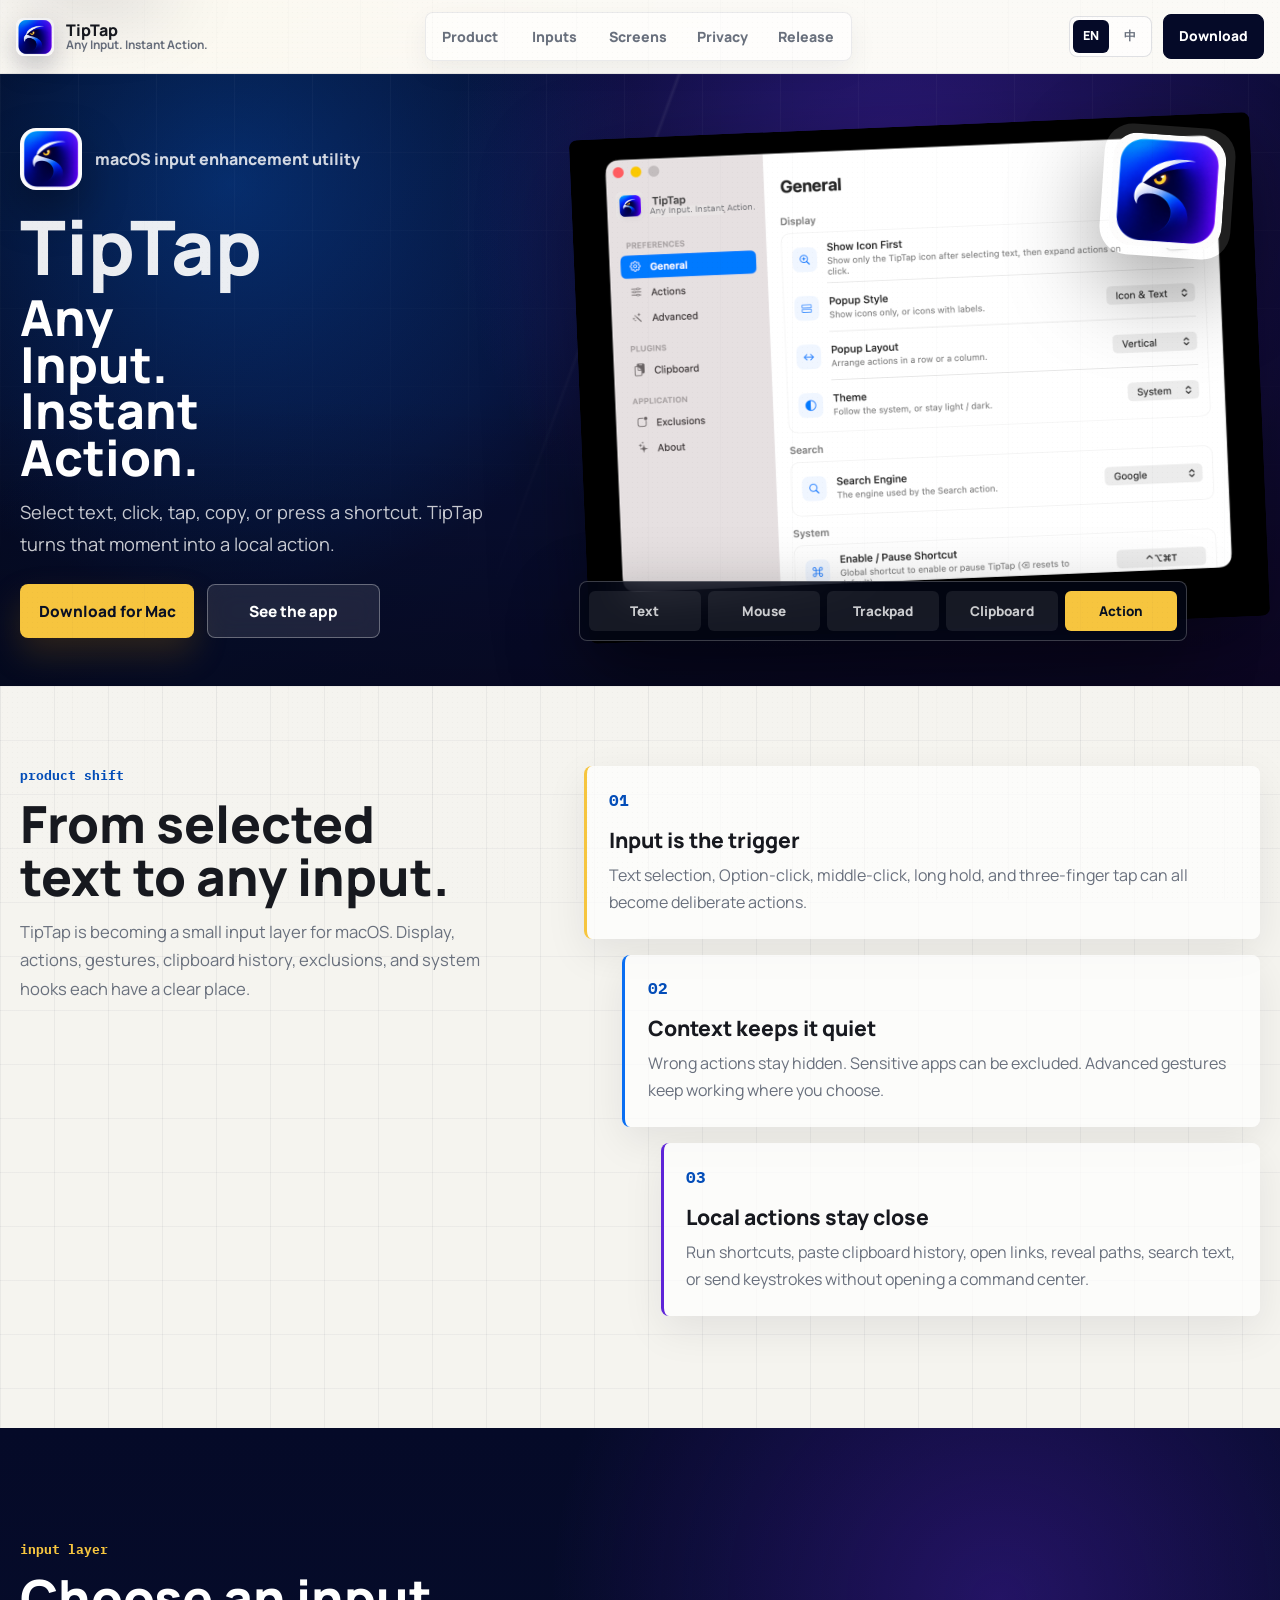
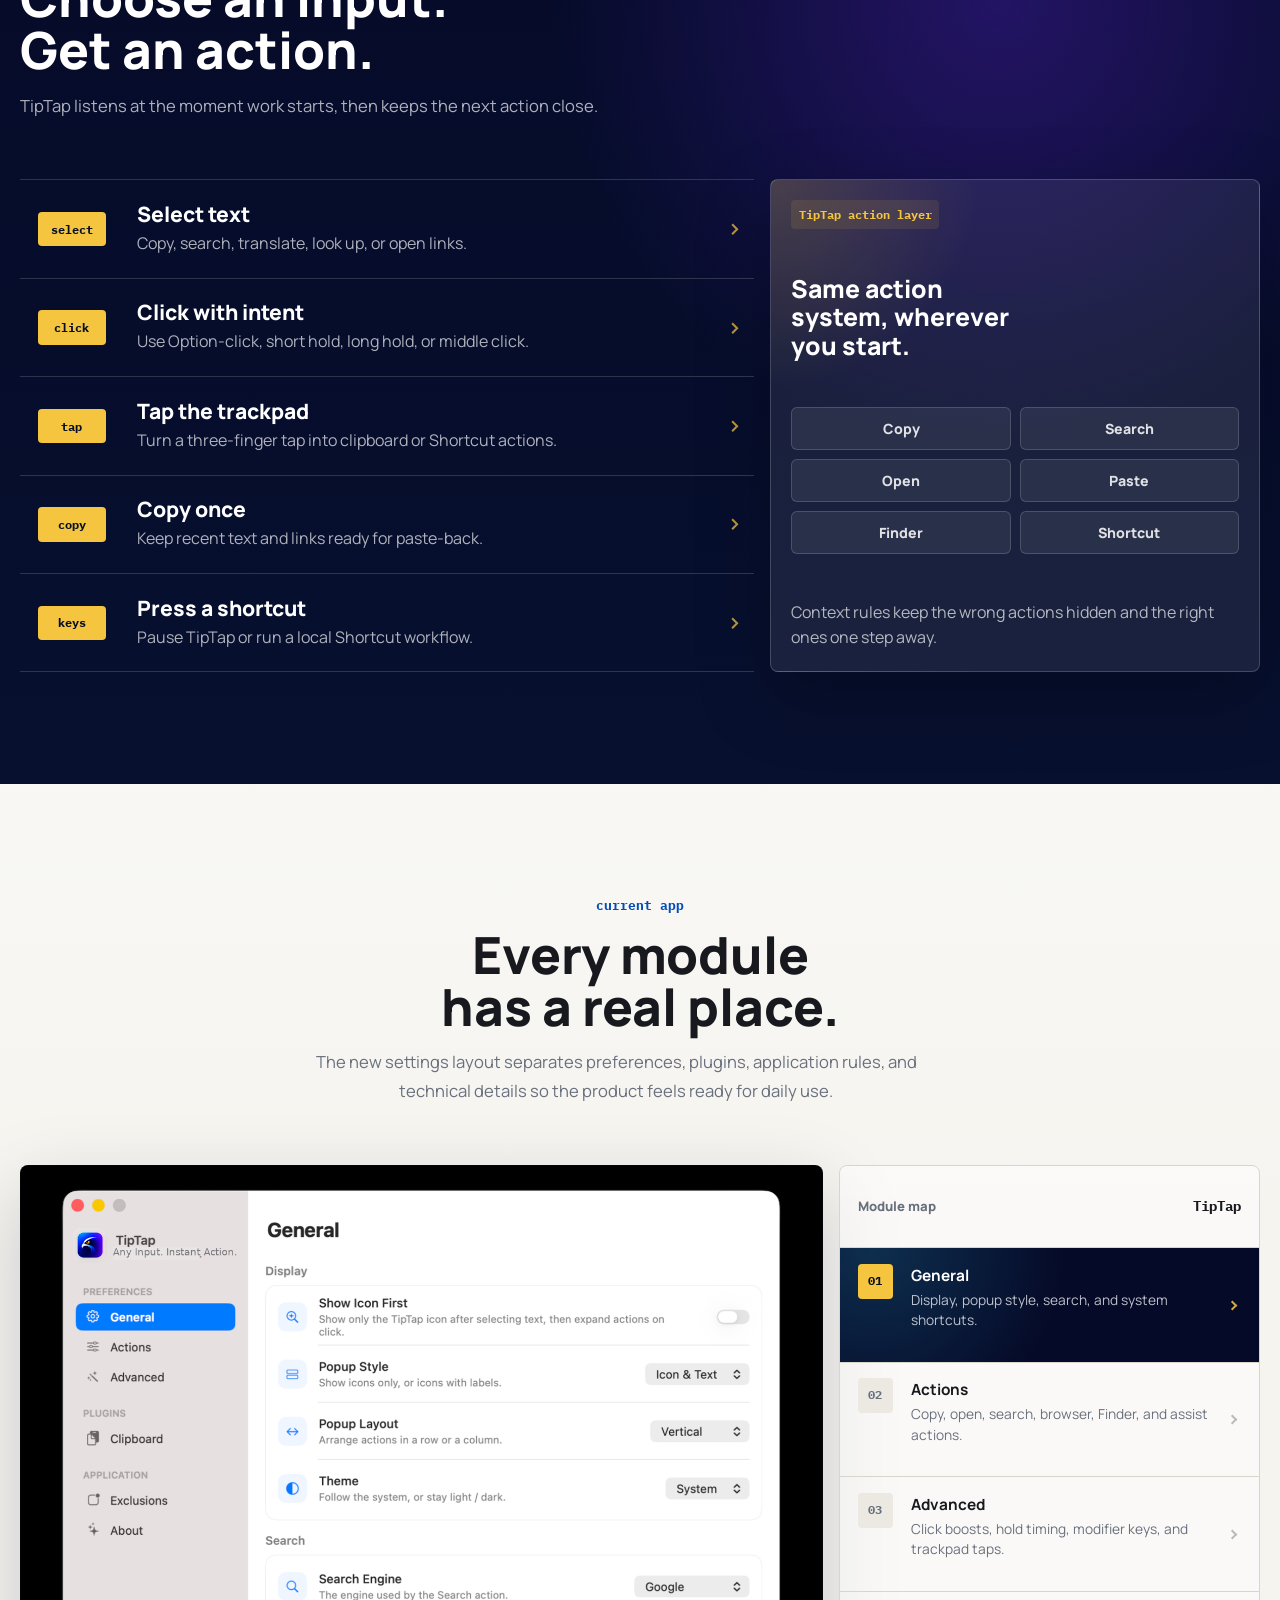
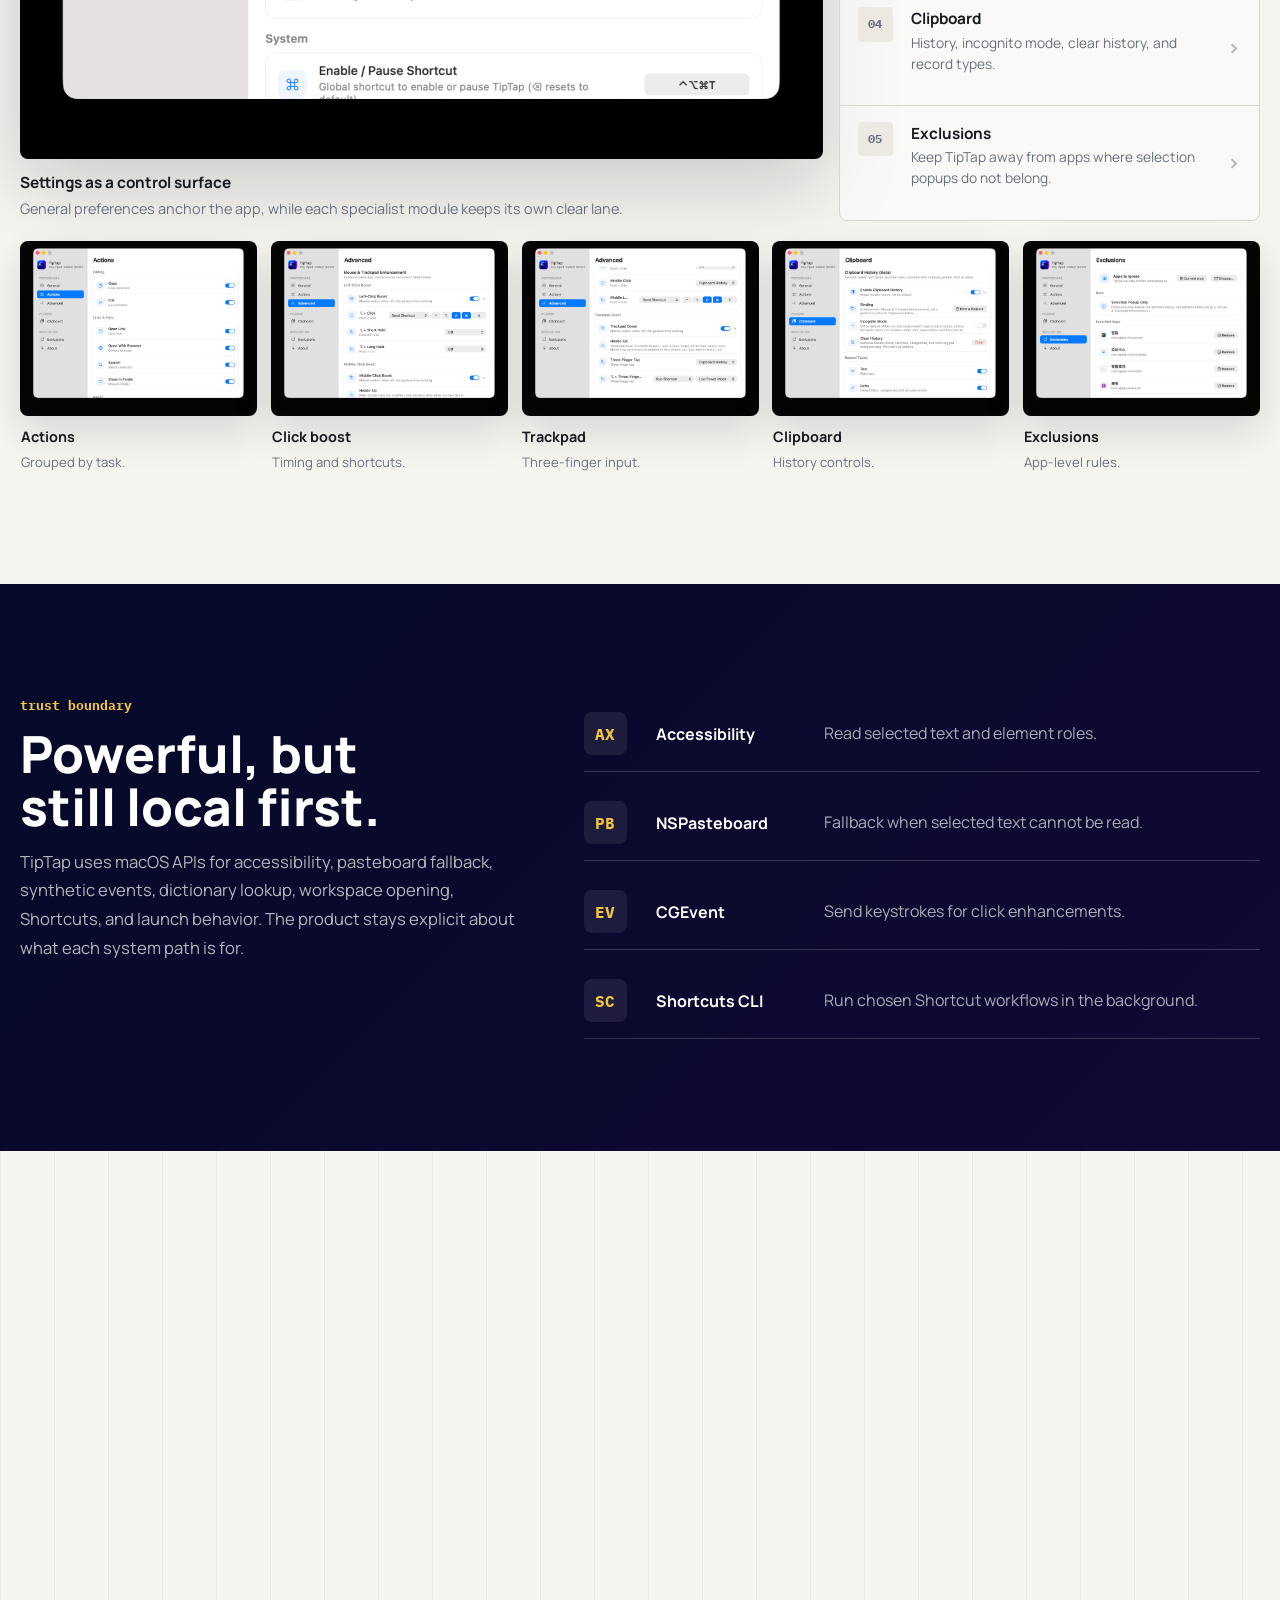
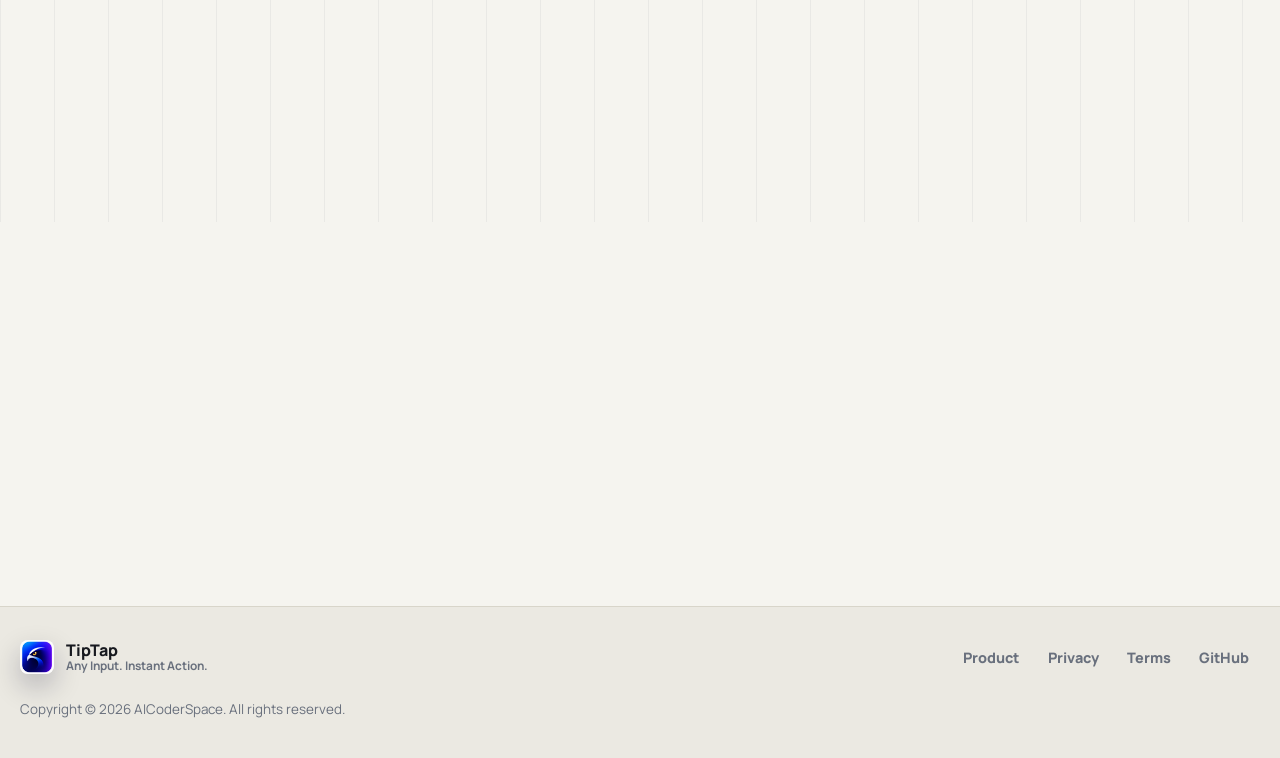
==== commit ecb4284b: "Add files via upload" ====
--- a/index.html
+++ b/index.html
@@ -4,29 +4,25 @@
   <meta charset="UTF-8">
   <meta name="viewport" content="width=device-width, initial-scale=1.0">
 
-  <!-- SEO -->
-  <title>TipTap — Select. Tap. Done. | AICoderSpace</title>
-  <meta name="description" content="TipTap is a lightweight macOS productivity tool. Select any text and instantly copy, search, translate, rewrite, or open links — without breaking your flow.">
-  <meta name="keywords" content="TipTap, macOS app, PopClip alternative, text selection tool, productivity, menu bar app, Swift, Left-Click Boost">
+  <title>TipTap - Any Input. Instant Action.</title>
+  <meta name="description" content="TipTap is a macOS input enhancement utility. Turn text selections, mouse gestures, trackpad taps, clipboard history, shortcuts, links, and files into fast local actions.">
+  <meta name="keywords" content="TipTap, macOS app, input enhancement, text actions, clipboard history, mouse gestures, trackpad gestures, productivity, Swift">
   <meta name="author" content="AICoderSpace">
   <meta name="robots" content="index, follow">
   <link rel="canonical" href="https://aicoderspace.com/">
 
-  <!-- Open Graph -->
   <meta property="og:type" content="website">
   <meta property="og:url" content="https://aicoderspace.com/">
-  <meta property="og:title" content="TipTap — Select. Tap. Done.">
-  <meta property="og:description" content="A lightweight macOS tool that pops up actions the moment you select text. Copy, search, translate, rewrite — instantly.">
-  <meta property="og:image" content="https://aicoderspace.com/images/og-image.png">
+  <meta property="og:title" content="TipTap - Any Input. Instant Action.">
+  <meta property="og:description" content="A macOS input enhancement utility for text selections, mouse gestures, trackpad taps, clipboard history, and local actions.">
+  <meta property="og:image" content="https://aicoderspace.com/images/screenshot-general-brand.png">
   <meta property="og:site_name" content="AICoderSpace">
 
-  <!-- Twitter Card -->
   <meta name="twitter:card" content="summary_large_image">
-  <meta name="twitter:title" content="TipTap — Select. Tap. Done.">
-  <meta name="twitter:description" content="A lightweight macOS tool that pops up actions the moment you select text.">
-  <meta name="twitter:image" content="https://aicoderspace.com/images/og-image.png">
-
-  <!-- Structured Data -->
+  <meta name="twitter:title" content="TipTap - Any Input. Instant Action.">
+  <meta name="twitter:description" content="Turn any input into the action you meant to run.">
+  <meta name="twitter:image" content="https://aicoderspace.com/images/screenshot-general-brand.png">
+
   <script type="application/ld+json">
   {
     "@context": "https://schema.org",
@@ -34,7 +30,7 @@
     "name": "TipTap",
     "operatingSystem": "macOS",
     "applicationCategory": "UtilitiesApplication",
-    "description": "A lightweight macOS productivity tool. Select any text and instantly trigger actions — copy, search, translate, rewrite, open links — without breaking your flow.",
+    "description": "A macOS input enhancement utility for text selections, mouse gestures, trackpad taps, clipboard history, shortcuts, links, and files.",
     "author": { "@type": "Organization", "name": "AICoderSpace", "url": "https://aicoderspace.com" },
     "offers": { "@type": "Offer", "price": "0", "priceCurrency": "USD" },
     "downloadUrl": "https://github.com/AICoderSpace/TipTap/releases",
@@ -42,447 +38,486 @@
   }
   </script>
 
-  <link rel="stylesheet" href="css/style.css">
+  <link rel="icon" type="image/png" href="images/tiptap-falcon-icon.png">
+  <link rel="apple-touch-icon" href="images/tiptap-falcon-icon.png">
+  <link rel="stylesheet" href="css/style.css?v=20260630-brand">
 </head>
 <body>
-
-<!-- Nav -->
-<header>
-  <nav class="nav" role="navigation" aria-label="Main navigation">
-    <a href="/" class="nav-brand" aria-label="AICoderSpace home">
-      <svg width="24" height="24" viewBox="0 0 148 148" fill="none" aria-hidden="true">
-        <defs>
-          <radialGradient id="n0" cx="50%" cy="45%" r="55%"><stop offset="0%" stop-color="#0d1530"/><stop offset="100%" stop-color="#050810"/></radialGradient>
-          <linearGradient id="n1" x1="0" y1="74" x2="148" y2="74" gradientUnits="userSpaceOnUse"><stop offset="0%" stop-color="#38bdf8"/><stop offset="50%" stop-color="#2997ff"/><stop offset="100%" stop-color="#bf5af2"/></linearGradient>
-          <linearGradient id="n2" x1="50" y1="55" x2="100" y2="75" gradientUnits="userSpaceOnUse"><stop offset="0%" stop-color="#2997ff"/><stop offset="100%" stop-color="#bf5af2"/></linearGradient>
-        </defs>
-        <circle cx="74" cy="74" r="72" fill="url(#n0)" stroke="url(#n1)" stroke-width="2"/>
-        <ellipse cx="74" cy="62" rx="28" ry="33" fill="#e2e8f0"/>
-        <ellipse cx="74" cy="62" rx="28" ry="33" fill="none" stroke="rgba(255,255,255,.5)" stroke-width="1.5"/>
-        <rect x="58" y="78" width="32" height="14" rx="6" fill="#cbd5e1"/>
-        <rect x="43" y="60" width="8" height="12" rx="3" fill="#94a3b8"/>
-        <rect x="97" y="60" width="8" height="12" rx="3" fill="#94a3b8"/>
-        <ellipse cx="74" cy="60" rx="20" ry="20" fill="#04080f"/>
-        <text x="74" y="67" text-anchor="middle" fill="url(#n2)" font-size="16" font-weight="900" font-family="monospace">&lt;/&gt;</text>
-        <line x1="74" y1="29" x2="74" y2="22" stroke="white" stroke-width="1.5"/>
-        <circle cx="74" cy="19" r="2.5" fill="#2997ff"/>
-        <ellipse cx="74" cy="95" rx="52" ry="16" fill="none" stroke="url(#n1)" stroke-width="2" opacity=".65"/>
-        <circle cx="126" cy="95" r="4.5" fill="#2997ff"/>
-      </svg>
-      AICoderSpace
-    </a>
-    <ul class="nav-links">
-      <li><a onclick="scrollToSection('tiptap')"><span data-en>TipTap</span><span data-zh>TipTap</span></a></li>
-      <li><a onclick="scrollToSection('screenshots')"><span data-en>Screenshots</span><span data-zh>截图</span></a></li>
-      <li><a onclick="scrollToSection('features')"><span data-en>Features</span><span data-zh>功能</span></a></li>
-      <li><a onclick="scrollToSection('changelog')"><span data-en>Changelog</span><span data-zh>更新</span></a></li>
-    </ul>
-    <div class="lang-toggle" role="group" aria-label="Language toggle">
-      <button class="lang-btn active" id="btn-en" onclick="setLang('en')">EN</button>
-      <button class="lang-btn" id="btn-zh" onclick="setLang('zh')">中</button>
+  <a class="skip-link" href="#main">Skip to content</a>
+
+  <header class="site-header">
+    <nav class="site-nav" aria-label="Main navigation">
+      <a class="brand" href="#top" aria-label="TipTap home">
+        <img src="images/tiptap-falcon-icon.png" alt="" width="38" height="38" aria-hidden="true">
+        <span>
+          <strong>TipTap</strong>
+          <small data-en>Any Input. Instant Action.</small>
+          <small data-zh>万般输入，即刻响应。</small>
+        </span>
+      </a>
+
+      <div class="nav-links" data-nav-links>
+        <a href="#product">
+          <span data-en>Product</span>
+          <span data-zh>产品</span>
+        </a>
+        <a href="#inputs">
+          <span data-en>Inputs</span>
+          <span data-zh>输入</span>
+        </a>
+        <a href="#screens">
+          <span data-en>Screens</span>
+          <span data-zh>界面</span>
+        </a>
+        <a href="#privacy">
+          <span data-en>Privacy</span>
+          <span data-zh>隐私</span>
+        </a>
+        <a href="#release">
+          <span data-en>Release</span>
+          <span data-zh>版本</span>
+        </a>
+      </div>
+
+      <div class="nav-actions">
+        <div class="lang-toggle" role="group" aria-label="Language toggle">
+          <button class="lang-btn active" type="button" id="btn-en" data-lang="en" aria-pressed="true">EN</button>
+          <button class="lang-btn" type="button" id="btn-zh" data-lang="zh" aria-pressed="false">中</button>
+        </div>
+        <a class="nav-download" href="https://github.com/AICoderSpace/TipTap/releases" target="_blank" rel="noopener noreferrer">
+          <span data-en>Download</span>
+          <span data-zh>下载</span>
+        </a>
+      </div>
+    </nav>
+  </header>
+
+  <main id="main">
+    <section class="hero" id="top" aria-labelledby="hero-title">
+      <div class="hero-field" aria-hidden="true"></div>
+
+      <div class="hero-inner container-wide">
+        <div class="hero-copy">
+          <p class="brand-mark" data-reveal>
+            <img src="images/tiptap-falcon-icon.png" alt="" width="72" height="72" aria-hidden="true">
+            <span data-en>macOS input enhancement utility</span>
+            <span data-zh>macOS 输入增强工具</span>
+          </p>
+
+          <h1 id="hero-title" data-reveal>
+            <span>TipTap</span>
+            <em data-en>Any Input.<br>Instant Action.</em>
+            <em data-zh>万般输入，<br>即刻响应。</em>
+          </h1>
+
+          <p class="hero-line" data-en data-reveal>Select text, click, tap, copy, or press a shortcut. TipTap turns that moment into a local action.</p>
+          <p class="hero-line" data-zh data-reveal>选中文本、点击、轻点、复制或按快捷键。TipTap 把这一刻变成本地动作。</p>
+
+          <div class="hero-actions" data-reveal>
+            <a class="btn btn-primary" href="https://github.com/AICoderSpace/TipTap/releases" target="_blank" rel="noopener noreferrer">
+              <span data-en>Download for Mac</span>
+              <span data-zh>下载 Mac 版</span>
+            </a>
+            <a class="btn btn-secondary" href="#screens">
+              <span data-en>See the app</span>
+              <span data-zh>查看界面</span>
+            </a>
+          </div>
+        </div>
+
+        <div class="hero-stage" aria-label="TipTap product preview" data-reveal>
+          <div class="icon-orbit" aria-hidden="true">
+            <img src="images/tiptap-falcon-icon.png" alt="">
+          </div>
+          <figure class="hero-window">
+            <img src="images/screenshot-general-brand.png" alt="TipTap General settings window showing popup style, layout, theme, search engine, and pause shortcut settings">
+          </figure>
+          <div class="trigger-panel" aria-hidden="true">
+            <span>Text</span>
+            <span>Mouse</span>
+            <span>Trackpad</span>
+            <span>Clipboard</span>
+            <strong>Action</strong>
+          </div>
+        </div>
+      </div>
+    </section>
+
+    <section class="section product-section" id="product" aria-labelledby="product-title">
+      <div class="container-wide product-grid">
+        <div class="section-copy product-copy">
+          <p class="eyebrow" data-en>Product shift</p>
+          <p class="eyebrow" data-zh>产品升级</p>
+          <h2 id="product-title" data-en>From selected text to any input.</h2>
+          <h2 data-zh>从选中文本，到任意输入。</h2>
+          <p data-en>TipTap is becoming a small input layer for macOS. Display, actions, gestures, clipboard history, exclusions, and system hooks each have a clear place.</p>
+          <p data-zh>TipTap 正在成为 macOS 的轻量输入层。显示、操作、手势、剪贴板历史、排除列表和系统能力各有位置。</p>
+        </div>
+
+        <div class="signal-stack" data-reveal>
+          <article>
+            <span>01</span>
+            <h3 data-en>Input is the trigger</h3>
+            <h3 data-zh>输入就是触发器</h3>
+            <p data-en>Text selection, Option-click, middle-click, long hold, and three-finger tap can all become deliberate actions.</p>
+            <p data-zh>文本选择、Option 单击、中键、长按和三指轻点，都可以成为明确动作。</p>
+          </article>
+          <article>
+            <span>02</span>
+            <h3 data-en>Context keeps it quiet</h3>
+            <h3 data-zh>上下文让它安静</h3>
+            <p data-en>Wrong actions stay hidden. Sensitive apps can be excluded. Advanced gestures keep working where you choose.</p>
+            <p data-zh>不合适的动作会隐藏。敏感 App 可排除。高级手势按你的选择继续工作。</p>
+          </article>
+          <article>
+            <span>03</span>
+            <h3 data-en>Local actions stay close</h3>
+            <h3 data-zh>本地动作保持贴近</h3>
+            <p data-en>Run shortcuts, paste clipboard history, open links, reveal paths, search text, or send keystrokes without opening a command center.</p>
+            <p data-zh>运行快捷指令、粘贴剪贴板历史、打开链接、定位路径、搜索文字或发送按键，不必打开大型命令中心。</p>
+          </article>
+        </div>
+      </div>
+    </section>
+
+    <section class="section inputs-section" id="inputs" aria-labelledby="inputs-title">
+      <div class="container-wide">
+        <div class="section-head left" data-reveal>
+          <p class="eyebrow" data-en>Input layer</p>
+          <p class="eyebrow" data-zh>输入层</p>
+          <h2 id="inputs-title" data-en>Choose an input. Get an action.</h2>
+          <h2 data-zh>选择输入，直接执行。</h2>
+          <p data-en>TipTap listens at the moment work starts, then keeps the next action close.</p>
+          <p data-zh>TipTap 在工作开始的瞬间响应，把下一步动作放回现场。</p>
+        </div>
+
+        <div class="input-flow" data-reveal>
+          <div class="input-lanes" aria-label="TipTap input types">
+            <article class="input-lane">
+              <span class="input-token">select</span>
+              <div>
+                <h3 data-en>Select text</h3>
+                <h3 data-zh>选中文本</h3>
+                <p data-en>Copy, search, translate, look up, or open links.</p>
+                <p data-zh>复制、搜索、翻译、查词，或打开链接。</p>
+              </div>
+            </article>
+            <article class="input-lane">
+              <span class="input-token">click</span>
+              <div>
+                <h3 data-en>Click with intent</h3>
+                <h3 data-zh>点击触发</h3>
+                <p data-en>Use Option-click, short hold, long hold, or middle click.</p>
+                <p data-zh>使用 Option 单击、短按、长按或中键。</p>
+              </div>
+            </article>
+            <article class="input-lane">
+              <span class="input-token">tap</span>
+              <div>
+                <h3 data-en>Tap the trackpad</h3>
+                <h3 data-zh>轻点触控板</h3>
+                <p data-en>Turn a three-finger tap into clipboard or Shortcut actions.</p>
+                <p data-zh>把三指轻点变成剪贴板或快捷指令动作。</p>
+              </div>
+            </article>
+            <article class="input-lane">
+              <span class="input-token">copy</span>
+              <div>
+                <h3 data-en>Copy once</h3>
+                <h3 data-zh>复制内容</h3>
+                <p data-en>Keep recent text and links ready for paste-back.</p>
+                <p data-zh>保留近期文本和链接，随时粘贴回来。</p>
+              </div>
+            </article>
+            <article class="input-lane">
+              <span class="input-token">keys</span>
+              <div>
+                <h3 data-en>Press a shortcut</h3>
+                <h3 data-zh>按下快捷键</h3>
+                <p data-en>Pause TipTap or run a local Shortcut workflow.</p>
+                <p data-zh>暂停 TipTap，或运行本地快捷指令。</p>
+              </div>
+            </article>
+          </div>
+
+          <aside class="input-action-panel" aria-label="TipTap action layer">
+            <span class="flow-kicker" data-en>TipTap action layer</span>
+            <span class="flow-kicker" data-zh>TipTap 动作层</span>
+            <h3 data-en>Same action system, wherever you start.</h3>
+            <h3 data-zh>入口不同，动作一致。</h3>
+            <div class="action-chips" aria-label="Available actions">
+              <span>Copy</span>
+              <span>Search</span>
+              <span>Open</span>
+              <span>Paste</span>
+              <span>Finder</span>
+              <span>Shortcut</span>
+            </div>
+            <p data-en>Context rules keep the wrong actions hidden and the right ones one step away.</p>
+            <p data-zh>上下文规则会隐藏不合适的动作，把可用动作留在一步之内。</p>
+          </aside>
+        </div>
+      </div>
+    </section>
+
+    <section class="section screens-section" id="screens" aria-labelledby="screens-title">
+      <div class="container-wide">
+        <div class="section-head" data-reveal>
+          <p class="eyebrow" data-en>Current app</p>
+          <p class="eyebrow" data-zh>当前界面</p>
+          <h2 id="screens-title" data-en>Every module has a real place.</h2>
+          <h2 data-zh>每个模块都有真实位置。</h2>
+          <p data-en>The new settings layout separates preferences, plugins, application rules, and technical details so the product feels ready for daily use.</p>
+          <p data-zh>新的设置布局把偏好、插件、应用规则和技术细节分开，让产品更像一个可以每天使用的工具。</p>
+        </div>
+
+        <div class="screen-deck" data-reveal>
+          <figure class="screen-feature">
+            <img src="images/screenshot-general-brand.png" alt="TipTap General settings window showing display, search, and system preferences">
+            <figcaption aria-live="polite">
+              <strong data-screen-feature-title-en data-en>Settings as a control surface</strong>
+              <strong data-screen-feature-title-zh data-zh>像控制台一样的设置界面</strong>
+              <span data-screen-feature-copy-en data-en>General preferences anchor the app, while each specialist module keeps its own clear lane.</span>
+              <span data-screen-feature-copy-zh data-zh>通用偏好作为入口，每个专业模块都有自己的清晰位置。</span>
+            </figcaption>
+          </figure>
+
+          <aside class="module-index" aria-label="TipTap settings modules">
+            <div class="module-index-head">
+              <span data-en>Module map</span>
+              <span data-zh>模块地图</span>
+              <strong>TipTap</strong>
+            </div>
+            <button class="module-index-row is-active" type="button" data-screen-option data-screen-key="general" data-screen-image="images/screenshot-general-brand.png" data-screen-alt="TipTap General settings window showing display, search, and system preferences" data-screen-title-en="Settings as a control surface" data-screen-title-zh="像控制台一样的设置界面" data-screen-copy-en="General preferences anchor the app, while each specialist module keeps its own clear lane." data-screen-copy-zh="通用偏好作为入口，每个专业模块都有自己的清晰位置。" aria-pressed="true">
+              <span class="module-index-number">01</span>
+              <span class="module-index-body">
+                <strong data-en>General</strong>
+                <strong data-zh>通用</strong>
+                <span class="module-index-copy" data-en>Display, popup style, search, and system shortcuts.</span>
+                <span class="module-index-copy" data-zh>显示、弹窗样式、搜索和系统快捷键。</span>
+              </span>
+            </button>
+            <button class="module-index-row" type="button" data-screen-option data-screen-key="actions" data-screen-image="images/screenshot-actions.png" data-screen-alt="TipTap Actions settings window showing editing, links, browser, search, and Finder actions" data-screen-title-en="Actions grouped by job" data-screen-title-zh="按任务分组的操作" data-screen-copy-en="Selection actions are grouped by job, with clear on/off controls for editing, links, search, browser, and Finder work." data-screen-copy-zh="选区动作按用途分组，编辑、链接、搜索、浏览器和 Finder 控制清楚。" aria-pressed="false">
+              <span class="module-index-number">02</span>
+              <span class="module-index-body">
+                <strong data-en>Actions</strong>
+                <strong data-zh>操作</strong>
+                <span class="module-index-copy" data-en>Copy, open, search, browser, Finder, and assist actions.</span>
+                <span class="module-index-copy" data-zh>复制、打开、搜索、浏览器、Finder 和辅助动作。</span>
+              </span>
+            </button>
+            <button class="module-index-row" type="button" data-screen-option data-screen-key="advanced" data-screen-image="images/screenshot-advanced.png" data-screen-alt="TipTap Advanced settings window for left-click and middle-click boost" data-screen-title-en="Advanced gesture bindings" data-screen-title-zh="高级手势绑定" data-screen-copy-en="Mouse actions expose duration tiers, Option variants, shortcuts, and click-boost master switches." data-screen-copy-zh="鼠标动作支持时长档位、Option 变体、快捷键和点击增强总开关。" aria-pressed="false">
+              <span class="module-index-number">03</span>
+              <span class="module-index-body">
+                <strong data-en>Advanced</strong>
+                <strong data-zh>高级</strong>
+                <span class="module-index-copy" data-en>Click boosts, hold timing, modifier keys, and trackpad taps.</span>
+                <span class="module-index-copy" data-zh>点击增强、按住时长、修饰键和触控板轻点。</span>
+              </span>
+            </button>
+            <button class="module-index-row" type="button" data-screen-option data-screen-key="clipboard" data-screen-image="images/screenshot-clipboard.png" data-screen-alt="TipTap Clipboard settings window showing clipboard history, incognito mode, and clear history controls" data-screen-title-en="Clipboard history controls" data-screen-title-zh="剪贴板历史控制" data-screen-copy-en="History, incognito mode, clear history, and record types live together in one plugin surface." data-screen-copy-zh="历史、隐身模式、清空历史和记录类型都放在同一个插件界面里。" aria-pressed="false">
+              <span class="module-index-number">04</span>
+              <span class="module-index-body">
+                <strong data-en>Clipboard</strong>
+                <strong data-zh>剪贴板</strong>
+                <span class="module-index-copy" data-en>History, incognito mode, clear history, and record types.</span>
+                <span class="module-index-copy" data-zh>历史、隐身模式、清空历史和记录类型。</span>
+              </span>
+            </button>
+            <button class="module-index-row" type="button" data-screen-option data-screen-key="exclusions" data-screen-image="images/screenshot-exclusions.png" data-screen-alt="TipTap Exclusions settings window showing ignored apps and removal controls" data-screen-title-en="App-level exclusions" data-screen-title-zh="App 级排除规则" data-screen-copy-en="Excluded apps keep the selection popup away from places where it should stay quiet." data-screen-copy-zh="排除列表让选区弹窗避开不适合出现的位置，保持安静。" aria-pressed="false">
+              <span class="module-index-number">05</span>
+              <span class="module-index-body">
+                <strong data-en>Exclusions</strong>
+                <strong data-zh>排除列表</strong>
+                <span class="module-index-copy" data-en>Keep TipTap away from apps where selection popups do not belong.</span>
+                <span class="module-index-copy" data-zh>让 TipTap 避开不适合显示选区弹窗的 App。</span>
+              </span>
+            </button>
+          </aside>
+        </div>
+
+        <div class="screen-strip" aria-label="TipTap module screenshots" data-reveal>
+          <button class="screen-tile" type="button" data-screen-trigger="actions" data-screen-active-option="actions" aria-pressed="false">
+            <img src="images/screenshot-actions.png" alt="TipTap Actions settings window showing grouped action controls">
+            <span class="screen-tile-caption">
+              <strong data-en>Actions</strong>
+              <strong data-zh>操作</strong>
+              <span data-en>Grouped by task.</span>
+              <span data-zh>按任务分组。</span>
+            </span>
+          </button>
+          <button class="screen-tile" type="button" data-screen-trigger="advanced" data-screen-active-option="advanced" aria-pressed="false">
+            <img src="images/screenshot-advanced.png" alt="TipTap Advanced settings window for click boost configuration">
+            <span class="screen-tile-caption">
+              <strong data-en>Click boost</strong>
+              <strong data-zh>点击增强</strong>
+              <span data-en>Timing and shortcuts.</span>
+              <span data-zh>时长和快捷键。</span>
+            </span>
+          </button>
+          <button class="screen-tile" type="button" data-screen-trigger="trackpad" data-screen-active-option="advanced" data-screen-image="images/screenshot-trackpad.png" data-screen-alt="TipTap Advanced settings window showing trackpad boost and three-finger tap bindings" data-screen-title-en="Trackpad boost" data-screen-title-zh="触控板增强" data-screen-copy-en="Three-finger tap extends the same action system to touch input." data-screen-copy-zh="三指轻点把同一套动作系统扩展到触控输入。" aria-pressed="false">
+            <img src="images/screenshot-trackpad.png" alt="TipTap Advanced settings window showing trackpad boost bindings">
+            <span class="screen-tile-caption">
+              <strong data-en>Trackpad</strong>
+              <strong data-zh>触控板</strong>
+              <span data-en>Three-finger input.</span>
+              <span data-zh>三指输入。</span>
+            </span>
+          </button>
+          <button class="screen-tile" type="button" data-screen-trigger="clipboard" data-screen-active-option="clipboard" aria-pressed="false">
+            <img src="images/screenshot-clipboard.png" alt="TipTap Clipboard settings window showing history and record types">
+            <span class="screen-tile-caption">
+              <strong data-en>Clipboard</strong>
+              <strong data-zh>剪贴板</strong>
+              <span data-en>History controls.</span>
+              <span data-zh>历史控制。</span>
+            </span>
+          </button>
+          <button class="screen-tile" type="button" data-screen-trigger="exclusions" data-screen-active-option="exclusions" aria-pressed="false">
+            <img src="images/screenshot-exclusions.png" alt="TipTap Exclusions settings window showing ignored apps">
+            <span class="screen-tile-caption">
+              <strong data-en>Exclusions</strong>
+              <strong data-zh>排除列表</strong>
+              <span data-en>App-level rules.</span>
+              <span data-zh>App 级规则。</span>
+            </span>
+          </button>
+        </div>
+      </div>
+    </section>
+
+    <section class="section privacy-section" id="privacy" aria-labelledby="privacy-title">
+      <div class="container-wide privacy-layout">
+        <div class="section-copy" data-reveal>
+          <p class="eyebrow" data-en>Trust boundary</p>
+          <p class="eyebrow" data-zh>信任边界</p>
+          <h2 id="privacy-title" data-en>Powerful, but still local first.</h2>
+          <h2 data-zh>能力更强，但仍然本地优先。</h2>
+          <p data-en>TipTap uses macOS APIs for accessibility, pasteboard fallback, synthetic events, dictionary lookup, workspace opening, Shortcuts, and launch behavior. The product stays explicit about what each system path is for.</p>
+          <p data-zh>TipTap 使用 macOS 的辅助功能、剪贴板回退、事件合成、词典查找、工作区打开、快捷指令和登录启动等 API。每条系统路径都说明用途。</p>
+        </div>
+
+        <div class="api-list" data-reveal>
+          <article>
+            <span>AX</span>
+            <strong>Accessibility</strong>
+            <p data-en>Read selected text and element roles.</p>
+            <p data-zh>读取选中文本和元素角色。</p>
+          </article>
+          <article>
+            <span>PB</span>
+            <strong>NSPasteboard</strong>
+            <p data-en>Fallback when selected text cannot be read.</p>
+            <p data-zh>无法读取选区时作为回退。</p>
+          </article>
+          <article>
+            <span>EV</span>
+            <strong>CGEvent</strong>
+            <p data-en>Send keystrokes for click enhancements.</p>
+            <p data-zh>为点击增强发送按键。</p>
+          </article>
+          <article>
+            <span>SC</span>
+            <strong>Shortcuts CLI</strong>
+            <p data-en>Run chosen Shortcut workflows in the background.</p>
+            <p data-zh>在后台运行指定快捷指令。</p>
+          </article>
+        </div>
+      </div>
+    </section>
+
+    <section class="section release-section" id="release" aria-labelledby="release-title">
+      <div class="container">
+        <div class="section-head left" data-reveal>
+          <p class="eyebrow" data-en>Release track</p>
+          <p class="eyebrow" data-zh>版本路线</p>
+          <h2 id="release-title" data-en>What is shipped, and what is next.</h2>
+          <h2 data-zh>已发布，与即将到来。</h2>
+        </div>
+
+        <ol class="release-list" data-reveal>
+          <li>
+            <span class="release-version latest">
+              <span data-en>v0.6.0 · coming soon</span>
+              <span data-zh>v0.6.0 · 即将到来</span>
+            </span>
+            <span class="release-date" data-en>Next release</span>
+            <span class="release-date" data-zh>下一版</span>
+            <p data-en>New brand, clipboard history, trackpad gestures, and cleaner settings.</p>
+            <p data-zh>新品牌、剪贴板历史、触控板手势和更清晰的设置。</p>
+          </li>
+          <li>
+            <span class="release-version">v0.5.1</span>
+            <time datetime="2026-06-28">2026-06-28</time>
+            <p data-en>Settings UI rebuilt with clearer hierarchy and collapsible mouse enhancement panels.</p>
+            <p data-zh>设置界面重构，层级更清晰，鼠标增强面板默认折叠。</p>
+          </li>
+          <li>
+            <span class="release-version">v0.5.0</span>
+            <time datetime="2026-06-28">2026-06-28</time>
+            <p data-en>Middle-click boost added scroll-wheel click and long-hold bindings with Option variants.</p>
+            <p data-zh>中键加强新增滚轮键单击与长按绑定，支持 Option 变体。</p>
+          </li>
+          <li>
+            <span class="release-version">v0.4.0</span>
+            <time datetime="2026-06-27">2026-06-27</time>
+            <p data-en>Left-click boost gained three hold tiers and background Shortcuts runs.</p>
+            <p data-zh>左键加强升级三档时长，并支持后台运行快捷指令。</p>
+          </li>
+        </ol>
+      </div>
+    </section>
+
+    <section class="download-section" aria-labelledby="download-title">
+      <div class="container-wide download-panel" data-reveal>
+        <img src="images/tiptap-falcon-icon.png" alt="" width="96" height="96" aria-hidden="true">
+        <div>
+          <p class="eyebrow" data-en>Fast as instinct</p>
+          <p class="eyebrow" data-zh>快如本能</p>
+          <h2 id="download-title" data-en>Bring instant actions to the inputs you already use.</h2>
+          <h2 data-zh>把即时动作带到你已经在用的输入里。</h2>
+        </div>
+        <a class="btn btn-primary" href="https://github.com/AICoderSpace/TipTap/releases" target="_blank" rel="noopener noreferrer">
+          <span data-en>Get TipTap</span>
+          <span data-zh>获取 TipTap</span>
+        </a>
+      </div>
+    </section>
+  </main>
+
+  <footer class="footer" role="contentinfo">
+    <div class="footer-inner">
+      <div class="footer-brand">
+        <img src="images/tiptap-falcon-icon.png" alt="" width="34" height="34" aria-hidden="true">
+        <span>
+          <strong>TipTap</strong>
+          <small data-en>Any Input. Instant Action.</small>
+          <small data-zh>万般输入，即刻响应。</small>
+        </span>
+      </div>
+
+      <nav class="footer-links" aria-label="Footer navigation">
+        <a href="#product">
+          <span data-en>Product</span>
+          <span data-zh>产品</span>
+        </a>
+        <a href="privacy.html">
+          <span data-en>Privacy</span>
+          <span data-zh>隐私</span>
+        </a>
+        <a href="terms.html">
+          <span data-en>Terms</span>
+          <span data-zh>条款</span>
+        </a>
+        <a href="https://github.com/AICoderSpace/TipTap" target="_blank" rel="noopener noreferrer">GitHub</a>
+      </nav>
     </div>
-  </nav>
-</header>
-
-<!-- Hero -->
-<section class="hero" aria-label="Hero">
-  <canvas id="star-canvas" aria-hidden="true"></canvas>
-  <div class="hero-inner">
-    <div class="hero-logo" aria-hidden="true">
-      <svg width="110" height="110" viewBox="0 0 148 148" fill="none">
-        <defs>
-          <radialGradient id="hbg" cx="50%" cy="45%" r="55%"><stop offset="0%" stop-color="#0d1530"/><stop offset="100%" stop-color="#050810"/></radialGradient>
-          <linearGradient id="hring" x1="0" y1="74" x2="148" y2="74" gradientUnits="userSpaceOnUse"><stop offset="0%" stop-color="#38bdf8"/><stop offset="50%" stop-color="#2997ff"/><stop offset="100%" stop-color="#bf5af2"/></linearGradient>
-          <linearGradient id="hhelm" x1="55" y1="30" x2="95" y2="90" gradientUnits="userSpaceOnUse"><stop offset="0%" stop-color="#e2e8f0"/><stop offset="100%" stop-color="#94a3b8"/></linearGradient>
-          <linearGradient id="hcode" x1="50" y1="55" x2="100" y2="75" gradientUnits="userSpaceOnUse"><stop offset="0%" stop-color="#2997ff"/><stop offset="100%" stop-color="#bf5af2"/></linearGradient>
-          <filter id="gl"><feGaussianBlur stdDeviation="4" result="b"/><feMerge><feMergeNode in="b"/><feMergeNode in="SourceGraphic"/></feMerge></filter>
-          <filter id="gl2"><feGaussianBlur stdDeviation="6" result="b"/><feMerge><feMergeNode in="b"/><feMergeNode in="SourceGraphic"/></feMerge></filter>
-        </defs>
-        <circle cx="74" cy="74" r="72" fill="url(#hbg)" stroke="url(#hring)" stroke-width="1.8"/>
-        <line x1="22" y1="36" x2="40" y2="53" stroke="rgba(41,151,255,.28)" stroke-width="1"/>
-        <line x1="40" y1="53" x2="26" y2="70" stroke="rgba(41,151,255,.2)" stroke-width="1"/>
-        <line x1="40" y1="53" x2="55" y2="42" stroke="rgba(41,151,255,.16)" stroke-width="1"/>
-        <circle cx="22" cy="36" r="3" fill="#2997ff" opacity=".7"/>
-        <circle cx="40" cy="53" r="3.5" fill="#2997ff" opacity=".8"/>
-        <circle cx="26" cy="70" r="2.5" fill="#38bdf8" opacity=".55"/>
-        <circle cx="55" cy="42" r="2" fill="#bf5af2" opacity=".6"/>
-        <line x1="115" y1="50" x2="100" y2="62" stroke="rgba(191,90,242,.2)" stroke-width="1"/>
-        <circle cx="115" cy="50" r="2.5" fill="#bf5af2" opacity=".55"/>
-        <circle cx="100" cy="62" r="2" fill="#2997ff" opacity=".45"/>
-        <path d="M108 26L109.4 30L113 31.5L109.4 33L108 37L106.6 33L103 31.5L106.6 30Z" fill="white" opacity=".9"/>
-        <circle cx="36" cy="108" r="1.3" fill="white" opacity=".4"/>
-        <circle cx="118" cy="94" r="1" fill="white" opacity=".35"/>
-        <ellipse cx="74" cy="62" rx="28" ry="33" fill="url(#hhelm)"/>
-        <ellipse cx="74" cy="62" rx="28" ry="33" fill="none" stroke="rgba(255,255,255,.55)" stroke-width="1.5"/>
-        <rect x="58" y="78" width="32" height="14" rx="6" fill="#cbd5e1"/>
-        <rect x="43" y="60" width="8" height="12" rx="3" fill="#94a3b8"/>
-        <circle cx="47" cy="66" r="2.5" fill="#64748b"/>
-        <rect x="97" y="60" width="8" height="12" rx="3" fill="#94a3b8"/>
-        <circle cx="101" cy="66" r="2.5" fill="#64748b"/>
-        <ellipse cx="74" cy="60" rx="20" ry="20" fill="#04080f"/>
-        <ellipse cx="74" cy="60" rx="20" ry="20" fill="none" stroke="rgba(41,151,255,.4)" stroke-width="1"/>
-        <g filter="url(#gl2)">
-          <text x="74" y="67" text-anchor="middle" fill="url(#hcode)" font-size="17" font-weight="900" font-family="'SF Mono',monospace">&lt;/&gt;</text>
-        </g>
-        <line x1="74" y1="29" x2="74" y2="21" stroke="white" stroke-width="1.5"/>
-        <circle cx="74" cy="19" r="2.5" fill="#2997ff" filter="url(#gl)"/>
-        <ellipse cx="74" cy="95" rx="52" ry="16" fill="none" stroke="url(#hring)" stroke-width="1.8" opacity=".65" filter="url(#gl)"/>
-        <circle cx="126" cy="95" r="4.5" fill="#2997ff" filter="url(#gl)"/>
-      </svg>
-    </div>
-    <div class="hero-badge"><span class="badge-dot"></span><span data-en>Personal Dev Space</span><span data-zh>个人开发者空间</span></div>
-    <h1 data-en>AI-powered tools for<br><em>faster everyday work.</em></h1>
-    <h1 data-zh>用 AI 打造<br><em>更快的日常工作方式</em></h1>
-    <p class="hero-sub" data-en>A personal software space featuring lightweight macOS tools for coding, writing, and productivity.</p>
-    <p class="hero-sub" data-zh>一个个人软件空间，专注打造用于编程、写作与效率提升的轻量 macOS 工具。</p>
-    <div class="hero-btns">
-      <a href="#tiptap" class="btn-primary" onclick="event.preventDefault();scrollToSection('tiptap')">
-        <span data-en>Explore TipTap</span><span data-zh>探索 TipTap</span>
-      </a>
-      <a href="#features" class="btn-text" onclick="event.preventDefault();scrollToSection('features')">
-        <span data-en>Learn more</span><span data-zh>了解更多</span>
-      </a>
-    </div>
-  </div>
-</section>
-
-<!-- TipTap Product -->
-<section class="section section-light" id="tiptap" aria-labelledby="tiptap-heading">
-  <div class="container">
-    <div class="product-intro" data-reveal>
-      <div class="pi-left">
-        <p class="eyebrow" data-en>macOS App</p>
-        <p class="eyebrow" data-zh>macOS 应用</p>
-
-        <div class="app-icon">
-          <img src="images/TipTapIcon.png" alt="TipTap App Icon" width="72" height="72">
-          <div class="app-meta">
-            <strong>TipTap</strong>
-            <span>Select. Tap. Done.</span>
-          </div>
-        </div>
-
-        <div class="version-badge">
-          <span>✦ v0.5.1 — Latest</span>
-        </div>
-
-        <h2 id="tiptap-heading">TipTap</h2>
-        <p class="tagline" data-en>Select. Tap. Done.</p>
-        <p class="tagline" data-zh>选中即用</p>
-
-        <p data-en>Select any text on your Mac and a popup appears instantly — copy, search, translate, open links, look up in the dictionary, and more. Smart enough to show only what makes sense: Cut hides in read-only text, Translate hides on URLs and paths.</p>
-        <p data-zh>在 Mac 上选中任意文字，弹窗立刻出现——复制、搜索、翻译、打开链接、系统字典查词，一触即发。足够聪明：只读内容不显示剪切，URL 和路径不显示翻译。</p>
-
-        <a href="https://github.com/AICoderSpace/TipTap/releases"
-           target="_blank" rel="noopener noreferrer" class="btn-primary">
-          <span data-en>⬇ Download for Mac — Free</span>
-          <span data-zh>⬇ 免费下载 Mac 版</span>
-        </a>
-      </div>
-
-      <div class="pi-right">
-        <img src="images/screenshot-actions.png"
-             alt="TipTap Actions settings panel"
-             width="480"
-             style="width:100%;max-width:480px;border-radius:14px;box-shadow:0 32px 80px rgba(0,0,0,.15);">
-      </div>
-    </div>
-  </div>
-</section>
-
-<!-- Screenshots -->
-<section class="section section-dark" id="screenshots" aria-labelledby="screenshots-heading">
-  <div class="container-wide">
-    <p class="section-eyebrow" data-en>Screenshots</p>
-    <p class="section-eyebrow" data-zh>应用截图</p>
-    <h2 class="section-title" id="screenshots-heading" data-en>Clean. Native. Yours.</h2>
-    <h2 class="section-title" data-zh>简洁、原生、专属于你</h2>
-    <p class="section-sub" data-en>Customize every action, appearance, and excluded app from a clean native settings panel.</p>
-    <p class="section-sub" data-zh>在简洁的原生设置面板中，自定义每个操作、外观与排除列表。</p>
-
-    <div class="screenshots-grid">
-      <figure class="screenshot-item" data-reveal>
-        <img src="images/screenshot-actions.png"
-             alt="TipTap Actions settings — toggle Copy, Cut, Search, Open Link, Dictionary and more"
-             loading="lazy">
-        <figcaption class="screenshot-caption">
-          <span data-en>Actions — toggle each action on/off</span>
-          <span data-zh>操作设置 — 按需开关每个动作</span>
-        </figcaption>
-      </figure>
-      <figure class="screenshot-item" data-reveal style="transition-delay:.1s">
-        <img src="images/screenshot-general.png"
-             alt="TipTap General settings — popup style, layout, theme, search engine, keyboard shortcut"
-             loading="lazy">
-        <figcaption class="screenshot-caption">
-          <span data-en>General — popup style, layout, theme</span>
-          <span data-zh>通用设置 — 样式、布局、主题</span>
-        </figcaption>
-      </figure>
-      <figure class="screenshot-item" data-reveal style="transition-delay:.2s">
-        <img src="images/screenshot-exclusions.png"
-             alt="TipTap Exclusions — add apps to ignore list"
-             loading="lazy">
-        <figcaption class="screenshot-caption">
-          <span data-en>Exclusions — silence TipTap per-app</span>
-          <span data-zh>排除列表 — 按 App 静默 TipTap</span>
-        </figcaption>
-      </figure>
-    </div>
-
-    <div class="screenshots-subgroup" data-reveal>
-      <div class="screenshots-divider">
-        <span data-en>Advanced — Mouse Enhancement</span>
-        <span data-zh>高级设置 — 鼠标增强</span>
-      </div>
-      <div class="screenshots-grid">
-        <figure class="screenshot-item">
-          <img src="images/screenshot-advanced-1.png"
-               alt="TipTap Advanced settings — Left-Click Boost and Middle-Click Boost overview"
-               loading="lazy">
-          <figcaption class="screenshot-caption">
-            <span data-en>Overview — master toggles</span>
-            <span data-zh>总览 — 主开关</span>
-          </figcaption>
-        </figure>
-        <figure class="screenshot-item">
-          <img src="images/screenshot-advanced-2.png"
-               alt="TipTap Left-Click Boost — ⌥+Click, Short Hold, Long Hold bindings"
-               loading="lazy">
-          <figcaption class="screenshot-caption">
-            <span data-en>Left-Click Boost — three hold tiers</span>
-            <span data-zh>左键加强 — 三档时长配置</span>
-          </figcaption>
-        </figure>
-        <figure class="screenshot-item">
-          <img src="images/screenshot-advanced-3.png"
-               alt="TipTap Middle-Click Boost — scroll-wheel click bindings"
-               loading="lazy">
-          <figcaption class="screenshot-caption">
-            <span data-en>Middle-Click Boost — scroll-wheel bindings</span>
-            <span data-zh>中键加强 — 滚轮键绑定</span>
-          </figcaption>
-        </figure>
-      </div>
-    </div>
-  </div>
-</section>
-
-<!-- Features -->
-<section class="section section-light" id="features" aria-labelledby="features-heading">
-  <div class="container">
-    <p class="section-eyebrow" data-en>Features</p>
-    <p class="section-eyebrow" data-zh>功能</p>
-    <h2 class="section-title" id="features-heading" data-en>Everything you need.<br>Nothing you don't.</h2>
-    <h2 class="section-title" data-zh>刚好够用，绝不多余。</h2>
-    <p class="section-sub" data-en>Built for real daily use. Every action is context-aware — it shows only when it actually makes sense.</p>
-    <p class="section-sub" data-zh>为真实日常使用设计。每个动作都感知上下文——只在真正合适的时候出现。</p>
-
-    <!-- What's new highlight -->
-    <div class="whats-new" data-reveal>
-      <span class="wn-badge" data-en>New in v0.5</span>
-      <span class="wn-badge" data-zh>v0.5 新增</span>
-      <ul class="wn-list">
-        <li data-en><strong>Left-Click Boost</strong> — hold ⌥ Option and click or long-press to fire custom actions: send a shortcut, open an app, or run a Shortcut workflow. Three hold-duration tiers.</li>
-        <li data-en><strong>Middle-Click Boost</strong> — bind the scroll-wheel click to custom actions, with ⌥ Option variants. Off by default.</li>
-        <li data-en><strong>Run Shortcut</strong> — pick from your existing Shortcuts in a dropdown; runs silently in the background, no app window.</li>
-        <li data-zh><strong>左键加强</strong> — 按住 ⌥ Option 单击或长按，触发自定义动作：发送快捷键、打开 App 或运行 Shortcuts。三档时长。</li>
-        <li data-zh><strong>中键加强</strong> — 将滚轮键绑定自定义动作，支持 ⌥ 组合。默认关闭。</li>
-        <li data-zh><strong>运行快捷指令</strong> — 从下拉列表直接选择快捷指令，静默后台运行，不打开 Shortcuts.app。</li>
-      </ul>
-    </div>
-
-    <div class="feat-grid" data-reveal>
-      <article class="feat-cell">
-        <div class="feat-icon">⚡</div>
-        <h4 data-en>Instant Actions</h4>
-        <h4 data-zh>即时操作</h4>
-        <p data-en>Select text, popup appears. No shortcut to memorize, no menu to dig through.</p>
-        <p data-zh>选中文字，弹窗即现。无需记快捷键，无需翻菜单。</p>
-      </article>
-      <article class="feat-cell">
-        <div class="feat-icon">🧠</div>
-        <h4 data-en>Context-Aware</h4>
-        <h4 data-zh>感知上下文</h4>
-        <p data-en>Cut hides in read-only text. Translate and Dictionary hide on URLs and file paths. Only relevant actions shown.</p>
-        <p data-zh>只读内容不显示剪切；URL 和路径不显示翻译和查词。只呈现真正有意义的动作。</p>
-      </article>
-      <article class="feat-cell">
-        <div class="feat-icon">🖱️</div>
-        <h4 data-en>Mouse Boost</h4>
-        <h4 data-zh>鼠标增强</h4>
-        <p data-en>⌥ + click or scroll-wheel click to fire custom actions — shortcuts, apps, or Shortcut workflows.</p>
-        <p data-zh>⌥+点击或滚轮键触发自定义动作——快捷键、打开 App、运行快捷指令。</p>
-      </article>
-      <article class="feat-cell">
-        <div class="feat-icon">🍎</div>
-        <h4 data-en>Truly Native</h4>
-        <h4 data-zh>真正原生</h4>
-        <p data-en>Built with SwiftPM. Lives in your menu bar. Classic macOS inline Look Up popover.</p>
-        <p data-zh>SwiftPM 构建，常驻菜单栏，经典 macOS 内联查词浮窗。</p>
-      </article>
-      <article class="feat-cell">
-        <div class="feat-icon">🔒</div>
-        <h4 data-en>Privacy First</h4>
-        <h4 data-zh>隐私优先</h4>
-        <p data-en>No data leaves your Mac. No accounts, no telemetry, no cloud. Sensitive apps excluded by default.</p>
-        <p data-zh>数据不离开设备。无账号、无遥测、无云端。敏感 App 默认排除。</p>
-      </article>
-      <article class="feat-cell">
-        <div class="feat-icon">⚙️</div>
-        <h4 data-en>Fully Configurable</h4>
-        <h4 data-zh>完全可配置</h4>
-        <p data-en>Toggle each action, set popup style, layout, theme, search engine, per-app exclusions, and global shortcut.</p>
-        <p data-zh>按需开关每个动作，设置弹窗样式、布局、主题、搜索引擎、排除列表与全局快捷键。</p>
-      </article>
-    </div>
-  </div>
-</section>
-
-<!-- Philosophy -->
-<section class="section section-gray" id="philosophy" aria-labelledby="philosophy-heading">
-  <div class="container" style="max-width:720px">
-    <p class="section-eyebrow" data-en>Philosophy</p>
-    <p class="section-eyebrow" data-zh>产品理念</p>
-    <h2 class="section-title" id="philosophy-heading" data-en>Four beliefs.<br>Every decision.</h2>
-    <h2 class="section-title" data-zh>四个信念，每个决策。</h2>
-    <div class="phil-list" data-reveal>
-      <div class="phil-item">
-        <span class="phil-num">01</span>
-        <div>
-          <h4 data-en>Simple</h4><h4 data-zh>简单</h4>
-          <p data-en>One gesture. Works out of the box. No configuration needed to start.</p>
-          <p data-zh>一个手势，开箱即用，无需任何配置。</p>
-        </div>
-      </div>
-      <div class="phil-item">
-        <span class="phil-num">02</span>
-        <div>
-          <h4 data-en>Fast</h4><h4 data-zh>快速</h4>
-          <p data-en>If it adds latency, it doesn't ship. Speed is not a feature — it's the baseline.</p>
-          <p data-zh>有延迟，就不发布。速度不是功能，而是底线。</p>
-        </div>
-      </div>
-      <div class="phil-item">
-        <span class="phil-num">03</span>
-        <div>
-          <h4 data-en>Non-disruptive</h4><h4 data-zh>不打断工作流</h4>
-          <p data-en>Disappears the moment you don't need it. Never breaks your focus.</p>
-          <p data-zh>不需要时立刻消失，绝不打断你的专注。</p>
-        </div>
-      </div>
-      <div class="phil-item">
-        <span class="phil-num">04</span>
-        <div>
-          <h4 data-en>Real-world</h4><h4 data-zh>为真实使用设计</h4>
-          <p data-en>Designed for actual daily use — not a feature list, not a demo video.</p>
-          <p data-zh>为日常真实场景设计，而非功能清单或演示视频。</p>
-        </div>
-      </div>
-    </div>
-  </div>
-</section>
-
-<!-- Changelog -->
-<section class="section section-light" id="changelog" aria-labelledby="changelog-heading">
-  <div class="container" style="max-width:720px">
-    <p class="section-eyebrow" data-en>Changelog</p>
-    <p class="section-eyebrow" data-zh>更新日志</p>
-    <h2 class="section-title" id="changelog-heading" data-en>Release history.</h2>
-    <h2 class="section-title" data-zh>版本历史</h2>
-    <div class="changelog-strip" data-reveal>
-      <div class="cl-item">
-        <span class="cl-ver latest">v0.5.1</span>
-        <span class="cl-date">2026-06-28</span>
-        <span class="cl-desc" data-en>Settings UI rebuilt — cleaner layout, clearer hierarchy, collapsible Mouse Enhancement panels.</span>
-        <span class="cl-desc" data-zh>设置界面重构——更清晰的布局层级，鼠标增强面板默认折叠。</span>
-      </div>
-      <div class="cl-item">
-        <span class="cl-ver">v0.5.0</span>
-        <span class="cl-date">2026-06-28</span>
-        <span class="cl-desc" data-en>Middle-Click Boost — bind scroll-wheel click/long-press to custom actions (⌥ variants supported). Off by default.</span>
-        <span class="cl-desc" data-zh>中键加强——滚轮键单击/长按触发自定义动作，支持 ⌥ 组合，默认关闭。</span>
-      </div>
-      <div class="cl-item">
-        <span class="cl-ver">v0.4.0</span>
-        <span class="cl-date">2026-06-27</span>
-        <span class="cl-desc" data-en>Left-Click Boost upgraded to 3 hold-duration tiers. New "Run Shortcut" action — pick from dropdown, runs silently in background.</span>
-        <span class="cl-desc" data-zh>左键加强升级三档时长，新增「运行快捷指令」动作，下拉选择，后台静默运行。</span>
-      </div>
-      <div class="cl-item">
-        <span class="cl-ver">v0.3.0</span>
-        <span class="cl-date">2026-06-27</span>
-        <span class="cl-desc" data-en>Left-Click Boost — ⌥ + click/long-press fires custom actions. Plain clicks untouched.</span>
-        <span class="cl-desc" data-zh>左键加强——⌥+单击/长按触发自定义动作，普通点击完全不受影响。</span>
-      </div>
-      <div class="cl-item">
-        <span class="cl-ver">v0.2.3</span>
-        <span class="cl-date">2026-06-27</span>
-        <span class="cl-desc" data-en>Removed Paste action — it never belonged in a selection-triggered popup. ⌘V already handles it.</span>
-        <span class="cl-desc" data-zh>移除「粘贴」动作——粘贴作用于光标而非选区，⌘V 本就搞定。</span>
-      </div>
-      <div class="cl-item">
-        <span class="cl-ver">v0.2.2</span>
-        <span class="cl-date">2026-06-27</span>
-        <span class="cl-desc" data-en>Cut now hides in read-only contexts. Translate and Dictionary hide on URLs and file paths.</span>
-        <span class="cl-desc" data-zh>只读内容不显示剪切；URL 和路径不显示翻译与查词。</span>
-      </div>
-      <div class="cl-item">
-        <span class="cl-ver">v0.1.0</span>
-        <span class="cl-date">2026-06-26</span>
-        <span class="cl-desc" data-en>First release — copy, search, translate, dictionary, open link, Finder path, exclusions, bilingual UI.</span>
-        <span class="cl-desc" data-zh>首个版本——复制、搜索、翻译、查词、打开链接、Finder 路径、排除列表、双语界面。</span>
-      </div>
-    </div>
-  </div>
-</section>
-
-<!-- CTA -->
-<section class="section section-dark" aria-label="Download call to action">
-  <div class="container">
-    <div class="cta-banner" data-reveal>
-      <h2 data-en>Ready to move faster?</h2>
-      <h2 data-zh>准备好提速了吗？</h2>
-      <p data-en>Download TipTap and start saving time from every text selection.</p>
-      <p data-zh>下载 TipTap，从每一次选中文字开始节省时间。</p>
-      <a href="https://github.com/AICoderSpace/TipTap/releases"
-         target="_blank" rel="noopener noreferrer" class="btn-primary">
-        <span data-en>⬇ Download for Mac — Free</span>
-        <span data-zh>⬇ 免费下载 Mac 版</span>
-      </a>
-    </div>
-  </div>
-</section>
-
-<!-- Footer -->
-<footer class="footer" role="contentinfo">
-  <div class="footer-top">
-    <div class="footer-brand">
-      <svg width="20" height="20" viewBox="0 0 148 148" fill="none" aria-hidden="true">
-        <defs>
-          <linearGradient id="frl" x1="0" y1="74" x2="148" y2="74" gradientUnits="userSpaceOnUse"><stop offset="0%" stop-color="#38bdf8"/><stop offset="100%" stop-color="#bf5af2"/></linearGradient>
-          <linearGradient id="fcl" x1="50" y1="55" x2="100" y2="75" gradientUnits="userSpaceOnUse"><stop offset="0%" stop-color="#2997ff"/><stop offset="100%" stop-color="#bf5af2"/></linearGradient>
-        </defs>
-        <circle cx="74" cy="74" r="72" fill="#0d1530" stroke="url(#frl)" stroke-width="2"/>
-        <ellipse cx="74" cy="62" rx="28" ry="33" fill="#e2e8f0"/>
-        <ellipse cx="74" cy="60" rx="20" ry="20" fill="#04080f"/>
-        <text x="74" y="67" text-anchor="middle" fill="url(#fcl)" font-size="16" font-weight="900" font-family="monospace">&lt;/&gt;</text>
-        <ellipse cx="74" cy="95" rx="52" ry="16" fill="none" stroke="url(#frl)" stroke-width="2" opacity=".6"/>
-      </svg>
-      AICoderSpace
-    </div>
-    <nav class="footer-links" aria-label="Footer navigation">
-      <a onclick="scrollToSection('tiptap')">TipTap</a>
-      <a onclick="scrollToSection('features')"><span data-en>Features</span><span data-zh>功能</span></a>
-      <a onclick="scrollToSection('changelog')"><span data-en>Changelog</span><span data-zh>更新</span></a>
-    </nav>
-  </div>
-  <p class="footer-copy">
-    <span data-en>Copyright © 2026 AICoderSpace. All rights reserved.</span>
-    <span data-zh>© 2026 AICoderSpace 版权所有。</span>
-  </p>
-</footer>
-
-<script src="js/main.js"></script>
+    <p class="footer-copy">
+      <span data-en>Copyright © 2026 AICoderSpace. All rights reserved.</span>
+      <span data-zh>© 2026 AICoderSpace 版权所有。</span>
+    </p>
+  </footer>
+
+  <script src="js/main.js?v=20260630-brand"></script>
 </body>
 </html>
--- a/css/style.css
+++ b/css/style.css
@@ -1,361 +1,1653 @@
-/* ── Reset ── */
-*, *::before, *::after { margin: 0; padding: 0; box-sizing: border-box; }
-
-/* ── Tokens ── */
+@import url("https://fonts.googleapis.com/css2?family=IBM+Plex+Mono:wght@500;600;700&family=Manrope:wght@400;500;600;700;800&display=swap");
+
+*, *::before, *::after {
+  box-sizing: border-box;
+}
+
+* {
+  margin: 0;
+  padding: 0;
+}
+
 :root {
-  --bg: #000;
-  --bg-alt: #f5f5f7;
-  --surface: #1d1d1f;
-  --card: #1d1d1f;
-  --border: #424245;
-  --border-light: #d2d2d7;
-  --blue: #2997ff;
-  --purple: #bf5af2;
-  --text-dark: #1d1d1f;
-  --text-light: #f5f5f7;
-  --muted-dark: #6e6e73;
-  --muted-light: #86868b;
-  --r: 18px;
-  --nav-h: 48px;
-}
-
-html { scroll-behavior: smooth; }
+  --ink: #17191f;
+  --ink-2: #2a303a;
+  --muted: #69707d;
+  --paper: #f5f4ef;
+  --paper-2: #ebe9e2;
+  --paper-3: #dedbd0;
+  --surface: #ffffff;
+  --line: #d8d5ca;
+  --line-dark: rgba(255, 255, 255, .18);
+  --navy: #050a28;
+  --navy-2: #0b1238;
+  --blue: #096ef2;
+  --blue-2: #034db8;
+  --violet: #5e24d8;
+  --gold: #f6c53f;
+  --gold-2: #b97906;
+  --aqua: #37d4ff;
+  --danger: #ff4d57;
+  --shadow: 0 26px 80px rgba(6, 11, 40, .18);
+  --shadow-dark: 0 30px 90px rgba(0, 0, 0, .38);
+  --radius-xs: 4px;
+  --radius-sm: 6px;
+  --radius: 8px;
+  --nav-h: 74px;
+  --max: 1120px;
+  --wide: 1320px;
+  color-scheme: light;
+}
+
+html {
+  scroll-behavior: smooth;
+  background: var(--paper);
+}
 
 body {
-  font-family: -apple-system, 'SF Pro Display', 'SF Pro Text', 'Helvetica Neue', Arial, sans-serif;
-  background: var(--bg);
-  color: var(--text-light);
+  min-height: 100dvh;
+  color: var(--ink);
+  background:
+    radial-gradient(circle at 18% 0%, rgba(246, 197, 63, .12), transparent 30rem),
+    linear-gradient(180deg, #fbfaf6 0%, var(--paper) 44%, #eeece4 100%);
+  font-family: "Manrope", "Avenir Next", system-ui, sans-serif;
+  font-size: 16px;
+  line-height: 1.5;
   overflow-x: hidden;
   -webkit-font-smoothing: antialiased;
   text-rendering: optimizeLegibility;
 }
 
-/* ── Nav ── */
-.nav {
-  position: fixed; top: 0; left: 0; right: 0; z-index: 200;
+body::before {
+  content: "";
+  position: fixed;
+  inset: 0;
+  z-index: 1000;
+  pointer-events: none;
+  opacity: .44;
+  mix-blend-mode: multiply;
+  background-image:
+    radial-gradient(rgba(23, 25, 31, .06) .55px, transparent .55px),
+    linear-gradient(90deg, rgba(23, 25, 31, .035) 1px, transparent 1px);
+  background-size: 5px 5px, 72px 72px;
+}
+
+img {
+  display: block;
+  max-width: 100%;
+}
+
+a {
+  color: inherit;
+}
+
+button,
+a {
+  -webkit-tap-highlight-color: transparent;
+}
+
+button {
+  font: inherit;
+}
+
+:focus-visible {
+  outline: 3px solid rgba(246, 197, 63, .58);
+  outline-offset: 4px;
+}
+
+::selection {
+  color: var(--ink);
+  background: rgba(246, 197, 63, .35);
+}
+
+[data-zh] {
+  display: none !important;
+}
+
+body.zh [data-en] {
+  display: none !important;
+}
+
+body.zh [data-zh] {
+  display: revert !important;
+}
+
+.skip-link {
+  position: fixed;
+  top: 12px;
+  left: 12px;
+  z-index: 400;
+  transform: translateY(-160%);
+  padding: .7rem .9rem;
+  border: 1px solid var(--line);
+  border-radius: var(--radius-sm);
+  color: var(--ink);
+  background: var(--surface);
+  box-shadow: var(--shadow);
+  font-weight: 800;
+  text-decoration: none;
+  transition: transform .2s ease;
+}
+
+.skip-link:focus {
+  transform: translateY(0);
+}
+
+.container,
+.container-wide {
+  width: min(calc(100% - 40px), var(--max));
+  margin-inline: auto;
+}
+
+.container-wide {
+  width: min(calc(100% - 40px), var(--wide));
+}
+
+.site-header {
+  position: sticky;
+  top: 0;
+  z-index: 300;
   height: var(--nav-h);
-  display: flex; align-items: center; justify-content: space-between;
-  padding: 0 22px;
-  background: rgba(0,0,0,.78);
-  backdrop-filter: saturate(180%) blur(20px);
-  -webkit-backdrop-filter: saturate(180%) blur(20px);
-  border-bottom: 1px solid rgba(255,255,255,.06);
-}
-.nav-brand {
-  display: flex; align-items: center; gap: 8px;
-  text-decoration: none; color: var(--text-light);
-  font-size: 14px; font-weight: 600; letter-spacing: -.2px;
-}
-.nav-links { display: flex; gap: 28px; list-style: none; }
+  border-bottom: 1px solid rgba(5, 10, 40, .08);
+  background: rgba(251, 250, 246, .78);
+  backdrop-filter: blur(18px) saturate(1.2);
+  -webkit-backdrop-filter: blur(18px) saturate(1.2);
+}
+
+.site-nav {
+  width: min(calc(100% - 32px), var(--wide));
+  height: 100%;
+  margin-inline: auto;
+  display: grid;
+  grid-template-columns: auto 1fr auto;
+  align-items: center;
+  gap: 1.25rem;
+}
+
+.brand,
+.footer-brand {
+  display: inline-flex;
+  align-items: center;
+  gap: .72rem;
+  color: var(--ink);
+  text-decoration: none;
+}
+
+.brand img,
+.footer-brand img {
+  width: 38px;
+  height: 38px;
+  border-radius: var(--radius);
+  box-shadow: 0 12px 28px rgba(5, 10, 40, .24);
+}
+
+.footer-brand img {
+  width: 34px;
+  height: 34px;
+}
+
+.brand span,
+.footer-brand span {
+  display: grid;
+  gap: .05rem;
+}
+
+.brand strong,
+.footer-brand strong {
+  font-size: 1rem;
+  line-height: 1;
+  font-weight: 800;
+}
+
+.brand small,
+.footer-brand small {
+  color: var(--muted);
+  font-size: .74rem;
+  line-height: 1.1;
+  font-weight: 700;
+}
+
+.nav-links {
+  justify-self: center;
+  display: flex;
+  align-items: center;
+  gap: .2rem;
+  padding: .24rem;
+  border: 1px solid rgba(5, 10, 40, .08);
+  border-radius: var(--radius);
+  background: rgba(255, 255, 255, .62);
+  box-shadow: 0 10px 28px rgba(6, 11, 40, .06);
+}
+
+.nav-links a,
+.footer-links a {
+  color: var(--muted);
+  text-decoration: none;
+  transition: color .22s ease, background .22s ease, transform .22s ease, border-color .22s ease;
+}
+
 .nav-links a {
-  color: var(--muted-light); text-decoration: none;
-  font-size: 13px; letter-spacing: -.1px;
-  transition: color .15s; cursor: pointer;
-}
-.nav-links a:hover { color: var(--text-light); }
+  min-width: 5.05rem;
+  padding: .55rem .72rem;
+  border-radius: var(--radius-sm);
+  text-align: center;
+  font-size: .88rem;
+  font-weight: 800;
+}
+
+.nav-links a:hover,
+.nav-links a[aria-current="true"] {
+  color: var(--navy);
+  background: var(--surface);
+}
+
+.nav-links a[aria-current="true"] {
+  box-shadow: inset 0 -2px 0 rgba(246, 197, 63, .78);
+}
+
+.nav-actions {
+  display: flex;
+  align-items: center;
+  justify-content: end;
+  gap: .65rem;
+}
+
 .lang-toggle {
-  display: flex; gap: 1px;
-  background: rgba(255,255,255,.07);
-  border: 1px solid rgba(255,255,255,.12);
-  border-radius: 8px; padding: 3px;
-}
+  display: inline-flex;
+  align-items: center;
+  gap: .18rem;
+  padding: .2rem;
+  border: 1px solid rgba(5, 10, 40, .12);
+  border-radius: var(--radius);
+  background: rgba(255, 255, 255, .64);
+}
+
 .lang-btn {
-  padding: 3px 11px; border-radius: 6px;
-  font-size: 11px; font-weight: 600;
-  color: var(--muted-light); border: none; background: transparent;
-  cursor: pointer; transition: all .15s;
-}
-.lang-btn.active { background: var(--blue); color: #fff; }
-
-/* ── Hero ── */
+  min-width: 2.25rem;
+  border: 0;
+  border-radius: var(--radius-sm);
+  padding: .42rem .54rem;
+  color: var(--muted);
+  background: transparent;
+  font-size: .78rem;
+  font-weight: 800;
+  cursor: pointer;
+  transition: color .22s ease, background .22s ease, transform .22s ease;
+}
+
+.lang-btn.active {
+  color: #fff;
+  background: var(--navy);
+}
+
+.nav-download,
+.btn {
+  display: inline-flex;
+  align-items: center;
+  justify-content: center;
+  min-height: 2.85rem;
+  border-radius: var(--radius);
+  font-weight: 800;
+  text-decoration: none;
+  transition: transform .22s ease, background .22s ease, color .22s ease, border-color .22s ease, box-shadow .22s ease;
+}
+
+.nav-links a:active,
+.nav-download:active,
+.btn:active,
+.lang-btn:active {
+  transform: translateY(1px) scale(.99);
+}
+
+.nav-download {
+  min-width: 6.15rem;
+  padding: .72rem .95rem;
+  color: #fff;
+  background: var(--navy);
+  border: 1px solid var(--navy);
+  font-size: .86rem;
+}
+
+.nav-download:hover {
+  background: var(--blue-2);
+  border-color: var(--blue-2);
+}
+
+.btn {
+  min-width: 10.8rem;
+  padding: .9rem 1.1rem;
+  font-size: .96rem;
+}
+
+.btn-primary {
+  color: #091024;
+  background: var(--gold);
+  border: 1px solid rgba(246, 197, 63, .9);
+  box-shadow: 0 16px 34px rgba(185, 121, 6, .22);
+}
+
+.btn-primary:hover {
+  background: #ffd75c;
+  box-shadow: 0 18px 42px rgba(185, 121, 6, .3);
+}
+
+.btn-secondary {
+  color: #fff;
+  background: rgba(255, 255, 255, .1);
+  border: 1px solid rgba(255, 255, 255, .32);
+  backdrop-filter: blur(12px);
+  -webkit-backdrop-filter: blur(12px);
+}
+
+.btn-secondary:hover {
+  background: rgba(255, 255, 255, .18);
+}
+
+section {
+  scroll-margin-top: calc(var(--nav-h) + 24px);
+}
+
 .hero {
-  position: relative; min-height: 100svh;
-  display: flex; flex-direction: column;
-  align-items: center; justify-content: center;
-  text-align: center; padding: 80px 24px 60px;
-  overflow: hidden; background: #000;
-}
-.hero::before {
-  content: '';
-  position: absolute; inset: 0;
-  background: radial-gradient(ellipse 70% 55% at 50% 38%, rgba(41,151,255,.08) 0%, transparent 70%);
+  position: relative;
+  min-height: 68dvh;
+  display: grid;
+  align-items: center;
+  overflow: hidden;
+  color: #fff;
+  background:
+    radial-gradient(circle at 70% 18%, rgba(94, 36, 216, .42), transparent 28rem),
+    radial-gradient(circle at 18% 18%, rgba(9, 110, 242, .35), transparent 26rem),
+    linear-gradient(135deg, #03061a 0%, #071034 42%, #120934 100%);
+  isolation: isolate;
+}
+
+.hero::after {
+  content: "";
+  position: absolute;
+  inset: auto 0 0;
+  height: 18rem;
+  background: linear-gradient(180deg, transparent, rgba(0, 0, 0, .34));
   pointer-events: none;
 }
-#star-canvas { position: absolute; inset: 0; z-index: 0; pointer-events: none; }
-.hero-inner { position: relative; z-index: 1; }
-.hero-logo { margin-bottom: 32px; animation: float 6s ease-in-out infinite; }
-@keyframes float { 0%,100%{transform:translateY(0)} 50%{transform:translateY(-12px)} }
-.hero-badge {
-  display: inline-flex; align-items: center; gap: 6px;
-  background: rgba(41,151,255,.1); border: 1px solid rgba(41,151,255,.22);
-  border-radius: 20px; padding: 4px 13px;
-  font-size: 11px; font-weight: 500; letter-spacing: .06em;
-  text-transform: uppercase; color: var(--blue); margin-bottom: 28px;
-}
-.badge-dot { width: 5px; height: 5px; border-radius: 50%; background: var(--blue); animation: blink 2s infinite; }
-@keyframes blink { 0%,100%{opacity:1} 50%{opacity:.3} }
+
+.hero-field {
+  position: absolute;
+  inset: 0;
+  z-index: -1;
+  opacity: .42;
+  background:
+    linear-gradient(110deg, transparent 0 45%, rgba(255, 255, 255, .16) 45.2%, transparent 45.4% 100%),
+    linear-gradient(90deg, rgba(255, 255, 255, .08) 1px, transparent 1px),
+    linear-gradient(180deg, rgba(255, 255, 255, .06) 1px, transparent 1px);
+  background-size: auto, 78px 78px, 78px 78px;
+  mask-image: linear-gradient(180deg, #000, transparent 88%);
+}
+
+.hero-inner {
+  position: relative;
+  z-index: 1;
+  display: grid;
+  grid-template-columns: minmax(0, .85fr) minmax(30rem, 1.15fr);
+  gap: 3.5rem;
+  align-items: center;
+  padding-block: 2.4rem 2rem;
+}
+
+.hero-copy {
+  position: relative;
+  z-index: 2;
+  max-width: 43rem;
+}
+
+.brand-mark {
+  display: inline-flex;
+  align-items: center;
+  gap: .8rem;
+  margin-bottom: 1.35rem;
+  color: rgba(255, 255, 255, .82);
+  font-weight: 800;
+}
+
+.brand-mark img {
+  width: 62px;
+  height: 62px;
+  border-radius: 16px;
+  box-shadow: 0 20px 44px rgba(0, 0, 0, .34);
+}
+
 .hero h1 {
-  font-size: clamp(38px, 6vw, 80px);
-  font-weight: 700; letter-spacing: -2.5px; line-height: 1.05;
-  margin-bottom: 20px; color: var(--text-light);
-}
+  display: grid;
+  gap: .72rem;
+  max-width: 12ch;
+  line-height: .94;
+  text-wrap: balance;
+}
+
+.hero h1 > span {
+  color: rgba(255, 255, 255, .92);
+  font-size: 4.7rem;
+  font-weight: 800;
+}
+
 .hero h1 em {
+  color: #fff;
+  font-size: 3.1rem;
   font-style: normal;
-  background: linear-gradient(135deg, var(--blue) 0%, var(--purple) 100%);
-  -webkit-background-clip: text; -webkit-text-fill-color: transparent;
-  background-clip: text;
-}
-.hero-sub {
-  font-size: clamp(16px, 2vw, 20px);
-  color: var(--muted-light); line-height: 1.6;
-  max-width: 540px; margin: 0 auto 44px; font-weight: 400;
-}
-.hero-btns { display: flex; gap: 14px; justify-content: center; flex-wrap: wrap; }
-
-/* ── Buttons ── */
-.btn-primary {
-  display: inline-flex; align-items: center; gap: 6px;
-  background: var(--blue); color: #fff;
-  border: none; padding: 13px 26px;
-  border-radius: 980px; font-size: 15px; font-weight: 500;
-  cursor: pointer; transition: opacity .15s, transform .15s;
-  letter-spacing: -.2px; text-decoration: none;
-}
-.btn-primary:hover { opacity: .86; transform: scale(.98); }
-.btn-text {
-  display: inline-flex; align-items: center; gap: 2px;
-  color: var(--blue); border: none; background: transparent;
-  font-size: 15px; font-weight: 500; cursor: pointer;
-  padding: 13px 0; letter-spacing: -.2px; text-decoration: none;
-  transition: opacity .15s;
-}
-.btn-text::after { content: ' ›'; }
-.btn-text:hover { opacity: .75; }
-
-/* ── Sections ── */
-.section { padding: 100px 24px; }
-.section-light { background: var(--bg-alt); color: var(--text-dark); }
-.section-dark  { background: #000; color: var(--text-light); }
-.section-gray  { background: #1d1d1f; color: var(--text-light); }
-
-.container { max-width: 980px; margin: 0 auto; }
-.container-wide { max-width: 1200px; margin: 0 auto; }
-
-.section-eyebrow {
-  text-align: center; font-size: 13px; font-weight: 500;
-  letter-spacing: .03em; margin-bottom: 10px; color: var(--blue);
-}
-.section-title {
+  font-weight: 800;
+}
+
+.hero-line {
+  max-width: 42rem;
+  margin-top: 1.05rem;
+  color: rgba(255, 255, 255, .78);
+  font-size: 1.14rem;
+  line-height: 1.75;
+  text-wrap: pretty;
+}
+
+.hero-actions {
+  display: flex;
+  flex-wrap: wrap;
+  gap: .8rem;
+  margin-top: 1.45rem;
+}
+
+.hero-stage {
+  position: relative;
+  z-index: 1;
+  min-height: 24rem;
+  display: grid;
+  align-items: end;
+}
+
+.hero-stage::before {
+  content: "";
+  position: absolute;
+  inset: 10% 8% 12% 2%;
+  border-radius: 50%;
+  background: radial-gradient(circle, rgba(55, 212, 255, .24), transparent 62%);
+  filter: blur(16px);
+}
+
+.icon-orbit {
+  position: absolute;
+  top: 0;
+  right: 4%;
+  z-index: 3;
+  width: 8.2rem;
+  border-radius: 28px;
+  padding: .55rem;
+  background: rgba(255, 255, 255, .12);
+  box-shadow: var(--shadow-dark);
+  transform: rotate(4deg);
+}
+
+.icon-orbit img {
+  border-radius: 24px;
+}
+
+.hero-window {
+  position: relative;
+  z-index: 2;
+  width: min(100%, 47rem);
+  margin-left: auto;
+  border-radius: var(--radius);
+  overflow: hidden;
+  box-shadow: var(--shadow-dark);
+  transform: rotate(-2.4deg);
+}
+
+.hero-window img {
+  width: 100%;
+  aspect-ratio: 1.352 / 1;
+  object-fit: cover;
+  background: var(--navy);
+}
+
+.trigger-panel {
+  position: relative;
+  z-index: 4;
+  display: grid;
+  grid-template-columns: repeat(5, minmax(0, 1fr));
+  gap: .45rem;
+  width: min(100%, 38rem);
+  margin: -3rem auto 0 0;
+  padding: .55rem;
+  border: 1px solid rgba(255, 255, 255, .22);
+  border-radius: var(--radius);
+  background: rgba(4, 7, 24, .74);
+  box-shadow: 0 24px 70px rgba(0, 0, 0, .35);
+  backdrop-filter: blur(18px);
+  -webkit-backdrop-filter: blur(18px);
+}
+
+body.zh .hero h1 {
+  max-width: 9em;
+}
+
+body.zh .hero h1 em {
+  font-size: 2.92rem;
+  line-height: 1.08;
+}
+
+.trigger-panel span,
+.trigger-panel strong {
+  display: inline-flex;
+  align-items: center;
+  justify-content: center;
+  min-height: 2.5rem;
+  border-radius: var(--radius-sm);
+  padding: .45rem .55rem;
+  color: rgba(255, 255, 255, .78);
+  background: rgba(255, 255, 255, .08);
+  font-size: .84rem;
+  font-weight: 800;
+}
+
+.trigger-panel strong {
+  color: #061022;
+  background: var(--gold);
+}
+
+.section {
+  padding-block: 7rem;
+}
+
+.section-copy,
+.section-head {
+  max-width: 43rem;
+}
+
+.section-head {
+  margin-inline: auto;
+  margin-bottom: 3.7rem;
   text-align: center;
-  font-size: clamp(28px, 4vw, 52px);
-  font-weight: 700; letter-spacing: -1.8px; line-height: 1.06; margin-bottom: 16px;
-}
-.section-sub {
-  text-align: center; font-size: 17px; line-height: 1.65;
-  max-width: 520px; margin: 0 auto 64px;
-}
-.section-light .section-sub { color: var(--muted-dark); }
-.section-dark .section-sub  { color: var(--muted-light); }
-.section-gray .section-sub  { color: var(--muted-light); }
-
-/* ── Product intro ── */
-.product-intro {
-  display: grid; grid-template-columns: 1fr 1fr;
-  gap: 80px; align-items: center;
-}
-.pi-left .eyebrow { font-size: 13px; color: var(--blue); font-weight: 500; margin-bottom: 14px; }
-.pi-left .app-icon { display: flex; align-items: center; gap: 12px; margin-bottom: 20px; }
-.pi-left .app-icon img {
-  width: 72px; height: 72px; border-radius: 16px;
-  box-shadow: 0 4px 20px rgba(0,0,0,.12);
-}
-.pi-left .app-meta strong { display: block; font-size: 20px; font-weight: 700; color: var(--text-dark); }
-.pi-left .app-meta span { font-size: 13px; color: var(--muted-dark); }
-.pi-left h2 {
-  font-size: clamp(36px, 5vw, 60px);
-  font-weight: 700; letter-spacing: -2px; line-height: 1.05;
-  margin-bottom: 6px; color: var(--text-dark);
-}
-.pi-left .tagline {
-  font-size: 22px; color: var(--muted-dark);
-  font-weight: 400; letter-spacing: -.5px; margin-bottom: 20px;
-}
-.pi-left p {
-  font-size: 17px; color: var(--muted-dark);
-  line-height: 1.65; margin-bottom: 32px; max-width: 420px;
-}
-.pi-right { display: flex; justify-content: center; align-items: center; }
-
-/* ── Version badge ── */
-.version-badge {
-  display: inline-flex; align-items: center; gap: 6px;
-  background: #e8f4e8; color: #1a7a1a;
-  border: 1px solid #c3e6c3;
-  border-radius: 6px; padding: 3px 10px;
-  font-size: 11px; font-weight: 600;
-  margin-bottom: 20px;
-}
-
-/* ── Screenshots ── */
-.screenshots-grid {
-  display: grid; grid-template-columns: repeat(3, 1fr);
-  gap: 24px;
-}
-.screenshot-item { position: relative; }
-.screenshot-item img {
-  width: 100%; border-radius: 12px;
-  box-shadow: 0 24px 60px rgba(0,0,0,.35);
-  transition: transform .4s cubic-bezier(.25,.46,.45,.94), box-shadow .4s;
+}
+
+.section-head.left {
+  margin-inline: 0;
+  text-align: left;
+}
+
+.eyebrow {
+  margin-bottom: .76rem;
+  color: var(--blue-2);
+  font-family: "IBM Plex Mono", ui-monospace, monospace;
+  font-size: .8rem;
+  font-weight: 700;
+  text-transform: lowercase;
+}
+
+h2 {
+  color: var(--ink);
+  font-size: 3.2rem;
+  line-height: 1.02;
+  font-weight: 800;
+  text-wrap: balance;
+}
+
+h3 {
+  color: var(--ink);
+  font-size: 1.32rem;
+  line-height: 1.16;
+  font-weight: 800;
+  text-wrap: balance;
+}
+
+p {
+  text-wrap: pretty;
+}
+
+.section-copy p:not(.eyebrow),
+.section-head p:not(.eyebrow) {
+  max-width: 64ch;
+  margin-top: 1rem;
+  color: var(--muted);
+  font-size: 1.04rem;
+  line-height: 1.72;
+}
+
+.product-section {
+  padding-block: 5rem 7rem;
+  background:
+    linear-gradient(90deg, rgba(5, 10, 40, .05) 1px, transparent 1px),
+    linear-gradient(180deg, rgba(5, 10, 40, .04) 1px, transparent 1px),
+    var(--paper);
+  background-size: 54px 54px;
+}
+
+.product-grid {
+  display: grid;
+  grid-template-columns: minmax(0, .85fr) minmax(22rem, 1.15fr);
+  gap: 4rem;
+  align-items: start;
+}
+
+.product-copy {
+  position: sticky;
+  top: calc(var(--nav-h) + 2rem);
+}
+
+.signal-stack {
+  display: grid;
+  gap: 1rem;
+}
+
+.signal-stack article {
+  position: relative;
+  padding: 1.35rem 1.4rem 1.45rem;
+  border-left: 3px solid var(--gold);
+  border-radius: var(--radius);
+  background: rgba(255, 255, 255, .7);
+  box-shadow: 0 14px 42px rgba(6, 11, 40, .08);
+}
+
+.signal-stack article:nth-child(2) {
+  margin-left: 2.4rem;
+  border-left-color: var(--blue);
+}
+
+.signal-stack article:nth-child(3) {
+  margin-left: 4.8rem;
+  border-left-color: var(--violet);
+}
+
+.signal-stack span {
+  display: inline-flex;
+  margin-bottom: 1rem;
+  color: var(--blue-2);
+  font-family: "IBM Plex Mono", ui-monospace, monospace;
+  font-weight: 700;
+  font-variant-numeric: tabular-nums;
+}
+
+.signal-stack p {
+  margin-top: .6rem;
+  color: var(--muted);
+  line-height: 1.68;
+}
+
+.inputs-section {
+  color: #fff;
+  background:
+    radial-gradient(circle at 78% 18%, rgba(94, 36, 216, .34), transparent 28rem),
+    linear-gradient(180deg, var(--navy) 0%, #07102f 100%);
+}
+
+.inputs-section h2,
+.inputs-section h3 {
+  color: #fff;
+}
+
+.inputs-section .eyebrow {
+  color: var(--gold);
+}
+
+.inputs-section .section-head p:not(.eyebrow) {
+  color: rgba(255, 255, 255, .68);
+}
+
+.input-flow {
+  display: grid;
+  grid-template-columns: minmax(0, 1.08fr) minmax(20rem, .72fr);
+  gap: 1rem;
+  align-items: stretch;
+}
+
+.input-lanes {
+  display: grid;
+  border-top: 1px solid rgba(255, 255, 255, .16);
+}
+
+.input-lane {
+  position: relative;
+  display: grid;
+  grid-template-columns: 5.2rem minmax(0, 1fr);
+  gap: 1rem;
+  align-items: center;
+  min-height: 6.15rem;
+  padding: 1rem 1.1rem;
+  border-bottom: 1px solid rgba(255, 255, 255, .16);
+  transition: background .22s ease, transform .22s ease;
+}
+
+.input-lane::after {
+  content: "";
+  position: absolute;
+  right: 1.1rem;
+  top: 50%;
+  width: .48rem;
+  height: .48rem;
+  border-top: 2px solid rgba(246, 197, 63, .72);
+  border-right: 2px solid rgba(246, 197, 63, .72);
+  transform: translateY(-50%) rotate(45deg);
+}
+
+.input-lane:hover {
+  background: rgba(255, 255, 255, .06);
+  transform: translateX(3px);
+}
+
+.input-token {
+  display: inline-flex;
+  align-items: center;
+  justify-content: center;
+  width: 4.25rem;
+  min-height: 2.15rem;
+  border-radius: var(--radius-xs);
+  padding: .26rem .45rem;
+  color: #061022;
+  background: var(--gold);
+  font-family: "IBM Plex Mono", ui-monospace, monospace;
+  font-size: .78rem;
+  font-weight: 700;
+}
+
+.input-lane h3 {
+  max-width: 18rem;
+}
+
+.input-lane p {
+  max-width: 46rem;
+  margin-top: .28rem;
+  color: rgba(255, 255, 255, .68);
+  line-height: 1.58;
+}
+
+.input-action-panel {
+  display: grid;
+  align-content: space-between;
+  gap: 1.2rem;
+  min-height: 100%;
+  border: 1px solid rgba(255, 255, 255, .18);
+  border-radius: var(--radius);
+  padding: 1.25rem;
+  background:
+    radial-gradient(circle at 0% 0%, rgba(246, 197, 63, .18), transparent 13rem),
+    rgba(255, 255, 255, .08);
+  box-shadow: 0 24px 72px rgba(0, 0, 0, .25);
+}
+
+.flow-kicker {
+  width: fit-content;
+  border-radius: var(--radius-xs);
+  padding: .3rem .45rem;
+  color: var(--gold);
+  background: rgba(246, 197, 63, .1);
+  font-family: "IBM Plex Mono", ui-monospace, monospace;
+  font-size: .78rem;
+  font-weight: 700;
+}
+
+.input-action-panel h3 {
+  max-width: 15rem;
+  font-size: 1.55rem;
+}
+
+.action-chips {
+  display: grid;
+  grid-template-columns: repeat(2, minmax(0, 1fr));
+  gap: .55rem;
+}
+
+.action-chips span {
+  display: inline-flex;
+  align-items: center;
+  justify-content: center;
+  min-height: 2.7rem;
+  border: 1px solid rgba(255, 255, 255, .16);
+  border-radius: var(--radius-sm);
+  color: rgba(255, 255, 255, .86);
+  background: rgba(255, 255, 255, .07);
+  font-size: .88rem;
+  font-weight: 800;
+}
+
+.input-action-panel p {
+  color: rgba(255, 255, 255, .68);
+  line-height: 1.62;
+}
+
+.screens-section {
+  background:
+    linear-gradient(180deg, rgba(255, 255, 255, .34), rgba(255, 255, 255, 0) 34%),
+    var(--paper);
+}
+
+.screen-deck {
+  display: grid;
+  grid-template-columns: minmax(0, 1.05fr) minmax(18rem, .55fr);
+  gap: 1rem;
+  align-items: stretch;
+}
+
+.screen-feature,
+.screen-tile {
+  min-width: 0;
+}
+
+.screen-tile {
+  appearance: none;
+  display: grid;
+  border: 0;
+  padding: 0;
+  color: inherit;
+  background: transparent;
+  font: inherit;
+  text-align: left;
+  cursor: pointer;
+}
+
+.screen-feature {
+  display: grid;
+  grid-template-rows: minmax(0, auto) auto;
+}
+
+.screen-feature img,
+.screen-tile img {
+  width: 100%;
+  aspect-ratio: 1.352 / 1;
+  border: 1px solid rgba(5, 10, 40, .1);
+  border-radius: var(--radius);
+  background: #050505;
+  object-fit: cover;
+  transition: opacity .22s ease, transform .25s ease, border-color .25s ease, box-shadow .25s ease;
+}
+
+.screen-feature img {
+  box-shadow: var(--shadow);
+}
+
+.screen-feature:hover img,
+.screen-tile:hover img {
+  transform: translateY(-4px);
+  box-shadow: 0 32px 90px rgba(6, 11, 40, .22);
+}
+
+.screen-feature.is-updating img {
+  opacity: .58;
+  transform: translateY(3px) scale(.992);
+}
+
+.screen-feature figcaption,
+.screen-tile-caption {
+  display: grid;
+  gap: .26rem;
+  margin-top: .78rem;
+}
+
+.screen-feature figcaption strong,
+.screen-tile-caption strong {
+  color: var(--ink);
+  font-size: .96rem;
+}
+
+.screen-feature figcaption span,
+.screen-tile-caption span {
+  color: var(--muted);
+  font-size: .9rem;
+  line-height: 1.55;
+}
+
+.module-index {
+  display: grid;
+  align-content: stretch;
+  border: 1px solid var(--line);
+  border-radius: var(--radius);
+  background: rgba(255, 255, 255, .48);
+  overflow: hidden;
+}
+
+.module-index-head {
+  display: flex;
+  align-items: center;
+  justify-content: space-between;
+  gap: 1rem;
+  min-height: 4.2rem;
+  padding: 1rem 1.1rem;
+  color: var(--muted);
+  border-bottom: 1px solid var(--line);
+  font-size: .82rem;
+  font-weight: 800;
+}
+
+.module-index-head strong {
+  color: var(--ink);
+  font-family: "IBM Plex Mono", ui-monospace, monospace;
+  font-size: .86rem;
+}
+
+.module-index-row {
+  appearance: none;
+  display: grid;
+  grid-template-columns: 2.5rem minmax(0, 1fr) .8rem;
+  gap: .8rem;
+  align-items: start;
+  width: 100%;
+  padding: .96rem 1.1rem;
+  border: 0;
+  border-bottom: 1px solid var(--line);
+  color: inherit;
+  background: transparent;
+  font: inherit;
+  text-align: left;
+  cursor: pointer;
+  transition: background .22s ease, color .22s ease, transform .18s ease;
+}
+
+.module-index-row::after {
+  content: "";
+  align-self: center;
+  width: .42rem;
+  height: .42rem;
+  border-top: 2px solid currentColor;
+  border-right: 2px solid currentColor;
+  opacity: .28;
+  transform: rotate(45deg);
+  transition: opacity .22s ease, transform .22s ease;
+}
+
+.module-index-row:last-child {
+  border-bottom: 0;
+}
+
+.module-index-row:hover {
+  background: rgba(255, 255, 255, .62);
+}
+
+.module-index-row:hover::after {
+  opacity: .62;
+  transform: translateX(2px) rotate(45deg);
+}
+
+.module-index-row:active {
+  transform: translateY(1px);
+}
+
+.module-index-number {
+  display: inline-flex;
+  align-items: center;
+  justify-content: center;
+  width: 2.18rem;
+  height: 2.18rem;
+  border-radius: var(--radius-xs);
+  color: var(--muted);
+  background: var(--paper-2);
+  font-family: "IBM Plex Mono", ui-monospace, monospace;
+  font-size: .76rem;
+  font-weight: 700;
+  font-variant-numeric: tabular-nums;
+  transition: color .22s ease, background .22s ease;
+}
+
+.module-index-row strong {
   display: block;
-}
-.screenshot-item:hover img {
-  transform: translateY(-6px) scale(1.02);
-  box-shadow: 0 40px 80px rgba(0,0,0,.5);
-}
-.screenshot-caption {
-  margin-top: 14px; text-align: center;
-  font-size: 14px; font-weight: 500; color: var(--muted-light);
-}
-
-/* ── Screenshots subgroup (Advanced) ── */
-.screenshots-subgroup { margin-top: 64px; }
-.screenshots-divider {
-  display: flex; align-items: center; gap: 16px;
-  margin-bottom: 32px;
-  font-size: 13px; font-weight: 600; letter-spacing: .04em;
-  text-transform: uppercase; color: var(--muted-light);
-}
-.screenshots-divider::before,
-.screenshots-divider::after {
-  content: ''; flex: 1;
-  height: 1px; background: rgba(255,255,255,.1);
-}
-
-/* ── Features grid ── */
-.feat-grid {
-  display: grid; grid-template-columns: repeat(3, 1fr);
-  gap: 1px; background: var(--border-light);
-  border: 1px solid var(--border-light);
-  border-radius: 20px; overflow: hidden;
-}
-.feat-cell {
-  background: #fff; padding: 32px 28px;
-  transition: background .2s;
-}
-.feat-cell:hover { background: #fafafa; }
-.feat-cell .feat-icon { font-size: 26px; margin-bottom: 14px; }
-.feat-cell h4 {
-  font-size: 15px; font-weight: 600;
-  margin-bottom: 7px; color: var(--text-dark); letter-spacing: -.2px;
-}
-.feat-cell p { font-size: 13px; color: var(--muted-dark); line-height: 1.6; }
-
-/* ── What's new strip ── */
-.whats-new {
-  background: linear-gradient(135deg, rgba(41,151,255,.06), rgba(191,90,242,.06));
-  border: 1px solid rgba(41,151,255,.15);
-  border-radius: 16px; padding: 28px 32px;
-  margin-bottom: 64px; display: flex; gap: 20px; align-items: flex-start;
-}
-.wn-badge {
-  background: var(--blue); color: #fff;
-  font-size: 11px; font-weight: 700; padding: 3px 10px;
-  border-radius: 6px; white-space: nowrap; margin-top: 2px; flex-shrink: 0;
-}
-.wn-list { list-style: none; display: flex; flex-direction: column; gap: 6px; }
-.wn-list li { font-size: 14px; color: var(--muted-dark); line-height: 1.5; }
-.wn-list li::before { content: '·  '; color: var(--blue); font-weight: 700; }
-
-/* ── Philosophy ── */
-.phil-list {
-  display: flex; flex-direction: column;
-  border: 1px solid var(--border); border-radius: 20px; overflow: hidden;
-}
-.phil-item {
-  display: flex; align-items: flex-start; gap: 24px;
-  padding: 28px 32px; border-bottom: 1px solid var(--border);
-  background: var(--card); text-align: left;
-}
-.phil-item:last-child { border-bottom: none; }
-.phil-num { font-size: 13px; font-weight: 600; color: var(--blue); min-width: 24px; margin-top: 2px; }
-.phil-item h4 {
-  font-size: 17px; font-weight: 600;
-  margin-bottom: 5px; letter-spacing: -.3px; color: var(--text-light);
-}
-.phil-item p { font-size: 14px; color: var(--muted-light); line-height: 1.6; }
-
-/* ── CTA ── */
-.cta-banner { text-align: center; max-width: 680px; margin: 0 auto; }
-.cta-banner h2 {
-  font-size: clamp(32px, 4.5vw, 56px);
-  font-weight: 700; letter-spacing: -2px; margin-bottom: 18px;
-}
-.cta-banner p { font-size: 18px; color: var(--muted-light); line-height: 1.6; margin-bottom: 36px; }
-
-/* ── Changelog strip ── */
-.changelog-strip {
-  display: flex; flex-direction: column; gap: 1px;
-  border: 1px solid var(--border-light); border-radius: 16px; overflow: hidden;
-  margin-top: 0;
-}
-.cl-item {
-  display: flex; align-items: flex-start; gap: 16px;
-  background: #fff; padding: 18px 24px;
-  border-bottom: 1px solid var(--border-light);
-}
-.cl-item:last-child { border-bottom: none; }
-.cl-ver {
-  background: var(--text-dark); color: #fff;
-  font-size: 11px; font-weight: 700; padding: 2px 9px;
-  border-radius: 5px; white-space: nowrap; margin-top: 1px; flex-shrink: 0;
-}
-.cl-ver.latest { background: var(--blue); }
-.cl-date { font-size: 12px; color: var(--muted-dark); min-width: 72px; flex-shrink: 0; margin-top: 2px; }
-.cl-desc { font-size: 13px; color: var(--muted-dark); line-height: 1.55; }
-
-/* ── Footer ── */
+  color: var(--ink);
+  font-size: .96rem;
+}
+
+body:not(.zh) .module-index-row strong[data-en],
+body.zh .module-index-row strong[data-zh],
+body:not(.zh) .screen-tile-caption strong[data-en],
+body.zh .screen-tile-caption strong[data-zh] {
+  display: block !important;
+}
+
+.module-index-copy {
+  display: block;
+  color: var(--muted);
+  font-size: .86rem;
+  line-height: 1.5;
+  margin-top: .18rem;
+}
+
+body:not(.zh) .module-index-copy[data-en],
+body.zh .module-index-copy[data-zh],
+body:not(.zh) .screen-tile-caption span[data-en],
+body.zh .screen-tile-caption span[data-zh] {
+  display: block !important;
+}
+
+.module-index-row.is-active {
+  color: #fff;
+  background:
+    radial-gradient(circle at 8% 0%, rgba(55, 212, 255, .18), transparent 12rem),
+    var(--navy);
+}
+
+.module-index-row.is-active:hover {
+  background:
+    radial-gradient(circle at 8% 0%, rgba(55, 212, 255, .18), transparent 12rem),
+    var(--navy);
+}
+
+.module-index-row.is-active .module-index-number {
+  color: #061022;
+  background: var(--gold);
+}
+
+.module-index-row.is-active::after {
+  color: var(--gold);
+  opacity: .86;
+}
+
+.module-index-row.is-active strong,
+.module-index-row.is-active .module-index-copy {
+  color: #fff;
+}
+
+.module-index-row.is-active .module-index-copy {
+  opacity: .74;
+}
+
+.screen-strip {
+  display: grid;
+  grid-template-columns: repeat(5, minmax(0, 1fr));
+  gap: .86rem;
+  margin-top: 1.25rem;
+}
+
+.screen-tile img {
+  box-shadow: 0 16px 42px rgba(6, 11, 40, .12);
+}
+
+.screen-tile.is-active img {
+  border-color: rgba(246, 197, 63, .96);
+  box-shadow: 0 22px 58px rgba(6, 11, 40, .2);
+}
+
+.screen-tile:active img {
+  transform: translateY(1px) scale(.99);
+}
+
+.screen-tile-caption {
+  margin-top: .62rem;
+  padding-inline: .05rem;
+}
+
+.screen-tile-caption strong {
+  font-size: .9rem;
+}
+
+.screen-tile-caption span {
+  font-size: .82rem;
+}
+
+.privacy-section {
+  color: #fff;
+  background:
+    linear-gradient(135deg, rgba(5, 10, 40, .96), rgba(18, 9, 52, .96)),
+    var(--navy);
+}
+
+.privacy-layout {
+  display: grid;
+  grid-template-columns: minmax(0, .85fr) minmax(20rem, 1.15fr);
+  gap: 4rem;
+  align-items: start;
+}
+
+.privacy-section h2,
+.privacy-section h3,
+.privacy-section .section-copy p:not(.eyebrow) {
+  color: #fff;
+}
+
+.privacy-section .section-copy p:not(.eyebrow) {
+  color: rgba(255, 255, 255, .7);
+}
+
+.privacy-section .eyebrow {
+  color: var(--gold);
+}
+
+.api-list {
+  display: grid;
+  gap: .8rem;
+}
+
+.api-list article {
+  display: grid;
+  grid-template-columns: 3.5rem minmax(9rem, .35fr) minmax(0, 1fr);
+  gap: 1rem;
+  align-items: center;
+  padding: 1rem 0;
+  border-bottom: 1px solid var(--line-dark);
+}
+
+.api-list span {
+  display: inline-flex;
+  align-items: center;
+  justify-content: center;
+  width: 2.7rem;
+  height: 2.7rem;
+  border-radius: var(--radius);
+  color: var(--gold);
+  background: rgba(255, 255, 255, .08);
+  font-family: "IBM Plex Mono", ui-monospace, monospace;
+  font-weight: 700;
+}
+
+.api-list strong {
+  color: #fff;
+  font-size: 1rem;
+}
+
+.api-list p {
+  color: rgba(255, 255, 255, .66);
+  line-height: 1.58;
+}
+
+.release-section {
+  background:
+    linear-gradient(90deg, rgba(5, 10, 40, .05) 1px, transparent 1px),
+    var(--paper);
+  background-size: 54px 54px;
+}
+
+.release-list {
+  list-style: none;
+  display: grid;
+  border-top: 1px solid var(--line);
+}
+
+.release-list li {
+  display: grid;
+  grid-template-columns: 12.5rem 8rem minmax(0, 1fr);
+  gap: 1rem;
+  align-items: baseline;
+  padding: 1.12rem 0;
+  border-bottom: 1px solid var(--line);
+}
+
+.release-version {
+  width: fit-content;
+  border-radius: var(--radius-xs);
+  padding: .18rem .42rem;
+  color: var(--ink);
+  background: var(--paper-3);
+  font-family: "IBM Plex Mono", ui-monospace, monospace;
+  font-size: .78rem;
+  font-weight: 700;
+  font-variant-numeric: tabular-nums;
+}
+
+.release-version.latest {
+  color: #061022;
+  background: var(--gold);
+}
+
+.release-list time,
+.release-date {
+  color: var(--muted);
+  font-family: "IBM Plex Mono", ui-monospace, monospace;
+  font-size: .82rem;
+  font-variant-numeric: tabular-nums;
+}
+
+.release-list p {
+  color: var(--muted);
+  line-height: 1.62;
+}
+
+.download-section {
+  padding-block: 4.6rem 5.6rem;
+  background: var(--paper);
+}
+
+.download-panel {
+  display: grid;
+  grid-template-columns: auto minmax(0, 1fr) auto;
+  gap: 1.5rem;
+  align-items: center;
+  padding-top: 2rem;
+  border-top: 1px solid var(--line);
+}
+
+.download-panel img {
+  width: 96px;
+  height: 96px;
+  border-radius: 22px;
+  box-shadow: var(--shadow);
+}
+
+.download-panel h2 {
+  max-width: 18ch;
+}
+
 .footer {
-  background: #1d1d1f;
-  border-top: 1px solid rgba(255,255,255,.06);
-  padding: 52px 44px 36px;
-}
-.footer-top {
-  display: flex; justify-content: space-between; align-items: flex-start;
-  padding-bottom: 28px; border-bottom: 1px solid rgba(255,255,255,.06);
-  margin-bottom: 20px; flex-wrap: wrap; gap: 24px;
-}
-.footer-brand {
-  display: flex; align-items: center; gap: 9px;
-  font-size: 15px; font-weight: 700; color: var(--text-light);
-}
-.footer-links { display: flex; gap: 24px; }
+  padding-block: 2rem 2.4rem;
+  color: var(--muted);
+  background: var(--paper-2);
+  border-top: 1px solid var(--line);
+}
+
+.footer-inner {
+  width: min(calc(100% - 40px), var(--wide));
+  margin-inline: auto;
+  display: flex;
+  align-items: center;
+  justify-content: space-between;
+  gap: 1.5rem;
+}
+
+.footer-links {
+  display: flex;
+  flex-wrap: wrap;
+  justify-content: end;
+  gap: .36rem;
+}
+
 .footer-links a {
-  color: var(--muted-light); text-decoration: none;
-  font-size: 13px; transition: color .15s; cursor: pointer;
-}
-.footer-links a:hover { color: var(--text-light); }
-.footer-copy { font-size: 12px; color: #6e6e73; }
-
-/* ── Lang ── */
-[data-zh] { display: none; }
-body.zh [data-en] { display: none !important; }
-body.zh [data-zh] { display: revert !important; }
-span[data-zh] { display: none; }
-body.zh span[data-en] { display: none; }
-body.zh span[data-zh] { display: inline; }
-
-/* ── Responsive ── */
-@media (max-width: 900px) {
-  .product-intro { grid-template-columns: 1fr; gap: 48px; }
-  .screenshots-grid { grid-template-columns: 1fr; gap: 32px; }
-  .feat-grid { grid-template-columns: 1fr 1fr; }
-  .whats-new { flex-direction: column; gap: 12px; }
-}
-@media (max-width: 600px) {
-  .nav { padding: 0 16px; }
-  .nav-links { display: none; }
-  .feat-grid { grid-template-columns: 1fr; }
-  .footer { padding: 36px 24px; }
-  .footer-top { flex-direction: column; }
-  .cl-item { flex-direction: column; gap: 8px; }
-}
+  border-radius: var(--radius-sm);
+  padding: .46rem .7rem;
+  font-size: .9rem;
+  font-weight: 800;
+}
+
+.footer-links a:hover {
+  color: var(--ink);
+  background: rgba(255, 255, 255, .64);
+}
+
+.footer-copy {
+  width: min(calc(100% - 40px), var(--wide));
+  margin: 1.5rem auto 0;
+  color: var(--muted);
+  font-size: .84rem;
+}
+
+.plain-page {
+  background:
+    linear-gradient(90deg, rgba(5, 10, 40, .05) 1px, transparent 1px),
+    linear-gradient(180deg, rgba(5, 10, 40, .04) 1px, transparent 1px),
+    var(--paper);
+  background-size: 54px 54px;
+}
+
+.plain-main {
+  min-height: calc(100dvh - var(--nav-h));
+  padding-block: 6rem 7rem;
+}
+
+.plain-hero {
+  max-width: 52rem;
+  margin-bottom: 3rem;
+}
+
+.plain-hero h1 {
+  color: var(--ink);
+  font-size: 4.5rem;
+  line-height: .98;
+  font-weight: 800;
+  text-wrap: balance;
+}
+
+.plain-hero p {
+  max-width: 62ch;
+  margin-top: 1rem;
+  color: var(--muted);
+  font-size: 1.1rem;
+  line-height: 1.7;
+}
+
+.legal-content {
+  max-width: 48rem;
+  display: grid;
+  gap: 2rem;
+}
+
+.legal-content section {
+  scroll-margin-top: calc(var(--nav-h) + 24px);
+  padding-block: 0;
+}
+
+.legal-content h2 {
+  font-size: 1.45rem;
+  line-height: 1.2;
+}
+
+.legal-content p,
+.legal-content li {
+  color: var(--muted);
+  line-height: 1.72;
+}
+
+.legal-content ul {
+  display: grid;
+  gap: .55rem;
+  padding-left: 1.2rem;
+}
+
+.back-link {
+  display: inline-flex;
+  width: fit-content;
+  margin-bottom: 2rem;
+  border-radius: var(--radius-sm);
+  padding: .55rem .75rem;
+  color: var(--navy);
+  background: rgba(246, 197, 63, .35);
+  font-weight: 800;
+  text-decoration: none;
+  transition: transform .2s ease, background .2s ease;
+}
+
+.back-link:hover {
+  background: rgba(246, 197, 63, .5);
+}
+
+.back-link:active {
+  transform: translateY(1px);
+}
+
+.plain-page .btn-secondary {
+  color: var(--navy);
+  background: rgba(9, 110, 242, .08);
+  border-color: rgba(9, 110, 242, .18);
+}
+
+.plain-page .btn-secondary:hover {
+  background: rgba(9, 110, 242, .13);
+}
+
+[data-reveal] {
+  opacity: 0;
+  transform: translateY(18px);
+  transition: opacity .62s cubic-bezier(.22, 1, .36, 1), transform .62s cubic-bezier(.22, 1, .36, 1);
+}
+
+[data-reveal].revealed {
+  opacity: 1;
+  transform: translateY(0);
+}
+
+@media (prefers-reduced-motion: reduce) {
+  *,
+  *::before,
+  *::after {
+    scroll-behavior: auto !important;
+    transition-duration: .01ms !important;
+    animation-duration: .01ms !important;
+    animation-iteration-count: 1 !important;
+  }
+
+  [data-reveal] {
+    opacity: 1;
+    transform: none;
+  }
+}
+
+@media (max-width: 1160px) {
+  .nav-links {
+    display: none;
+  }
+
+  .site-nav {
+    grid-template-columns: auto auto;
+    justify-content: space-between;
+  }
+
+  .hero-inner,
+  .product-grid,
+  .privacy-layout {
+    grid-template-columns: 1fr;
+  }
+
+  .hero-copy {
+    max-width: 52rem;
+  }
+
+  .hero-stage {
+    min-height: 28rem;
+  }
+
+  .product-copy {
+    position: static;
+  }
+
+  .input-flow {
+    grid-template-columns: 1fr;
+  }
+
+  .input-action-panel {
+    min-height: 0;
+  }
+
+  .action-chips {
+    grid-template-columns: repeat(3, minmax(0, 1fr));
+  }
+
+  .screen-deck {
+    grid-template-columns: 1fr;
+  }
+
+  .module-index {
+    grid-template-columns: repeat(2, minmax(0, 1fr));
+  }
+
+  .module-index-head {
+    grid-column: 1 / -1;
+  }
+
+  .module-index-row {
+    border-right: 1px solid var(--line);
+  }
+
+  .module-index-row:nth-child(2n + 1),
+  .module-index-row:last-child {
+    border-right: 0;
+  }
+
+  .screen-strip {
+    grid-template-columns: repeat(3, minmax(0, 1fr));
+  }
+}
+
+@media (max-width: 820px) {
+  :root {
+    --nav-h: 66px;
+  }
+
+  body {
+    font-size: 15px;
+  }
+
+  .container,
+  .container-wide,
+  .footer-inner,
+  .footer-copy {
+    width: min(calc(100% - 28px), var(--max));
+  }
+
+  .brand img {
+    width: 34px;
+    height: 34px;
+  }
+
+  .brand small {
+    display: none;
+  }
+
+  .nav-download {
+    display: none;
+  }
+
+  .hero {
+    min-height: 75dvh;
+  }
+
+  .hero-inner {
+    position: relative;
+    display: block;
+    gap: 2rem;
+    padding-block: 4rem 2.6rem;
+  }
+
+  .brand-mark img {
+    width: 58px;
+    height: 58px;
+    border-radius: 14px;
+  }
+
+  .hero h1 > span {
+    font-size: 3.7rem;
+  }
+
+  .hero h1 em {
+    font-size: 2.55rem;
+  }
+
+  .hero-line {
+    font-size: 1rem;
+    line-height: 1.68;
+  }
+
+  .hero-stage {
+    position: absolute;
+    right: -5.8rem;
+    bottom: .8rem;
+    width: 22rem;
+    min-height: 0;
+    opacity: .38;
+    pointer-events: none;
+  }
+
+  .icon-orbit {
+    display: none;
+  }
+
+  .hero-window {
+    width: 100%;
+  }
+
+  .trigger-panel {
+    display: none;
+  }
+
+  .section {
+    padding-block: 5rem;
+  }
+
+  h2 {
+    font-size: 2.25rem;
+  }
+
+  h3 {
+    font-size: 1.16rem;
+  }
+
+  .product-section {
+    padding-block: 3.6rem 5rem;
+  }
+
+  .signal-stack article:nth-child(2),
+  .signal-stack article:nth-child(3) {
+    margin-left: 0;
+  }
+
+  .input-lane {
+    grid-template-columns: 4.6rem minmax(0, 1fr);
+    padding: .95rem 0;
+  }
+
+  .input-lane::after {
+    right: 0;
+  }
+
+  .input-token {
+    width: 3.8rem;
+  }
+
+  .action-chips {
+    grid-template-columns: repeat(2, minmax(0, 1fr));
+  }
+
+  .module-index {
+    grid-template-columns: 1fr;
+  }
+
+  .module-index-row,
+  .module-index-row:nth-child(2n + 1) {
+    border-right: 0;
+  }
+
+  .screen-strip {
+    grid-template-columns: none;
+    grid-auto-flow: column;
+    grid-auto-columns: minmax(16rem, 82%);
+    overflow-x: auto;
+    padding: .12rem .1rem .55rem;
+    scroll-snap-type: x proximity;
+  }
+
+  .screen-tile {
+    scroll-snap-align: start;
+  }
+
+  .api-list article {
+    grid-template-columns: 3.2rem minmax(0, 1fr);
+  }
+
+  .api-list p {
+    grid-column: 2;
+  }
+
+  .release-list li {
+    grid-template-columns: 1fr;
+    gap: .42rem;
+  }
+
+  .download-panel {
+    grid-template-columns: 1fr;
+    align-items: start;
+  }
+
+  .download-panel img {
+    width: 76px;
+    height: 76px;
+  }
+
+  .download-panel .btn {
+    width: 100%;
+  }
+
+  .plain-main {
+    padding-block: 4rem 5rem;
+  }
+
+  .plain-hero h1 {
+    font-size: 3.2rem;
+  }
+
+  .footer-inner {
+    align-items: flex-start;
+    flex-direction: column;
+  }
+
+  .footer-links {
+    justify-content: start;
+  }
+}
+
+@media (max-width: 430px) {
+  .site-nav {
+    gap: .7rem;
+  }
+
+  .brand strong {
+    font-size: .92rem;
+  }
+
+  .lang-btn {
+    min-width: 2rem;
+    padding-inline: .45rem;
+  }
+
+  .hero-actions .btn {
+    width: 100%;
+  }
+
+  .hero-stage {
+    display: none;
+  }
+}
